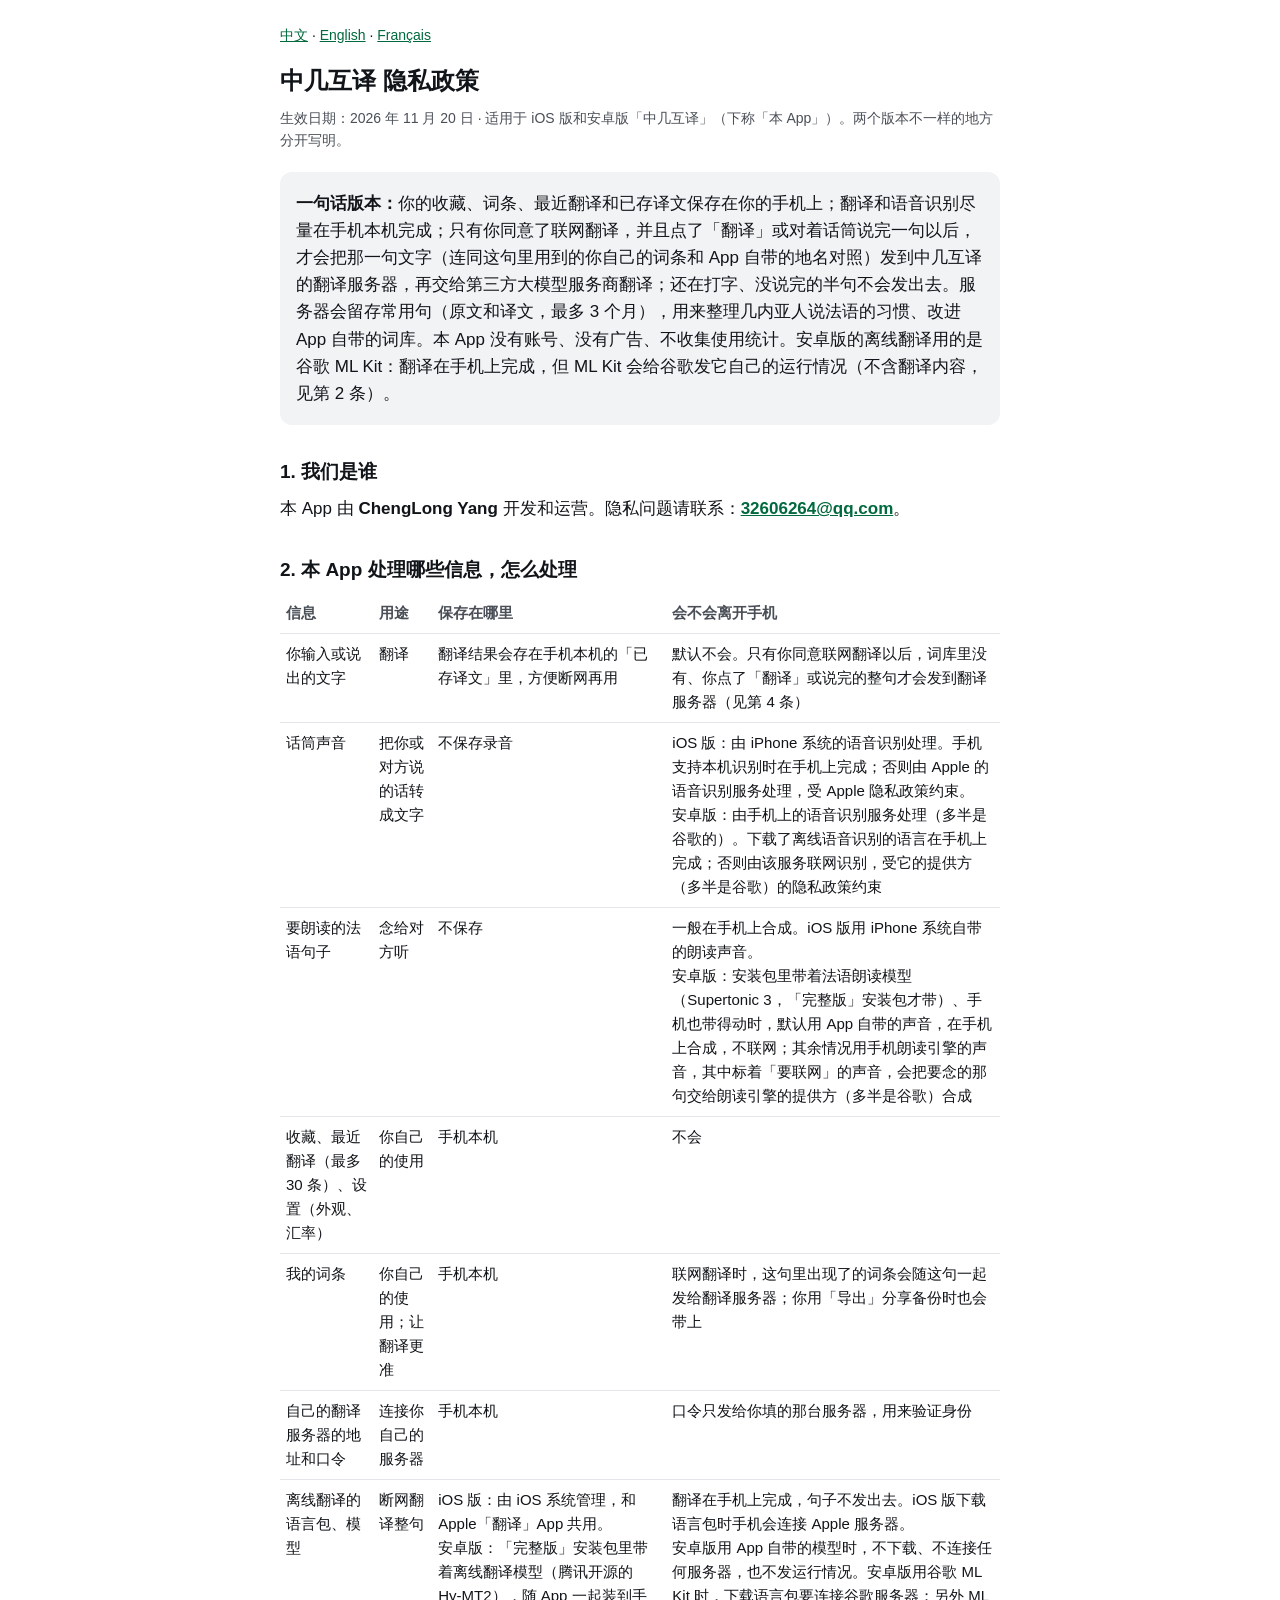
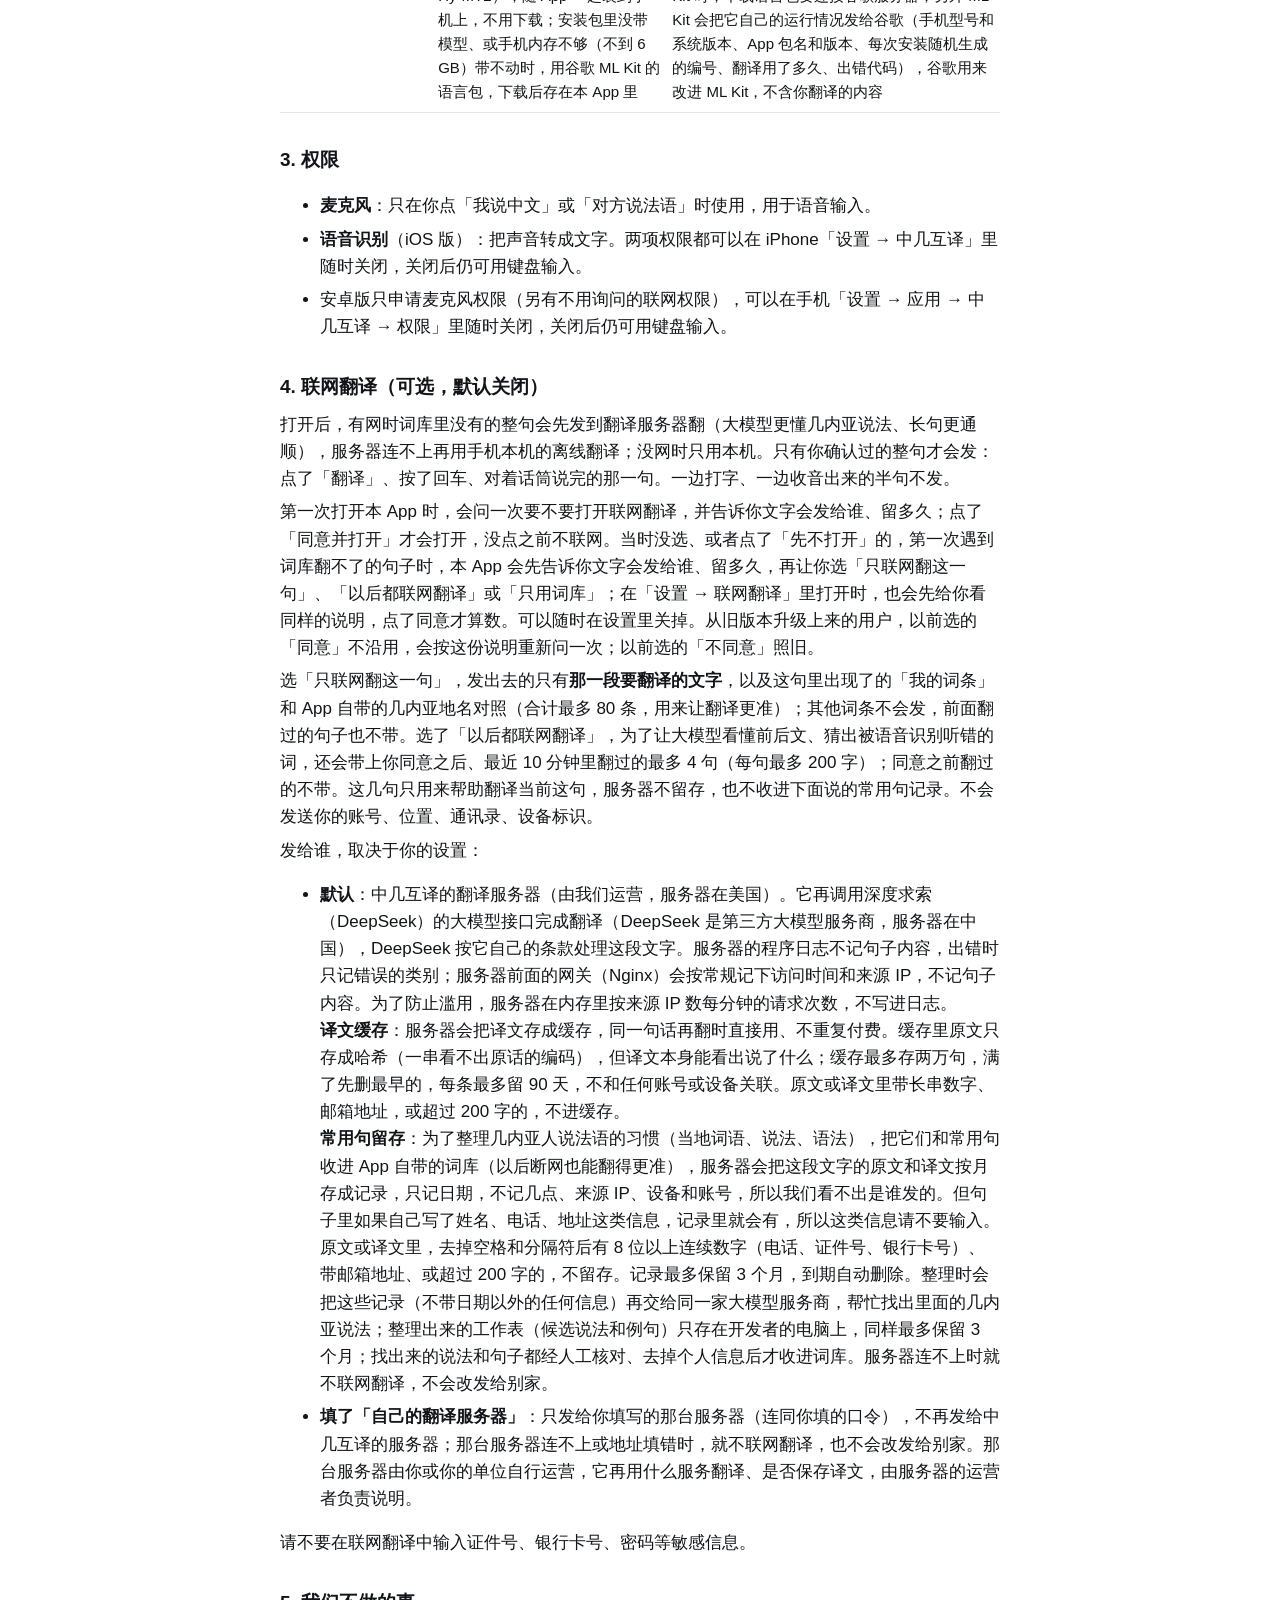
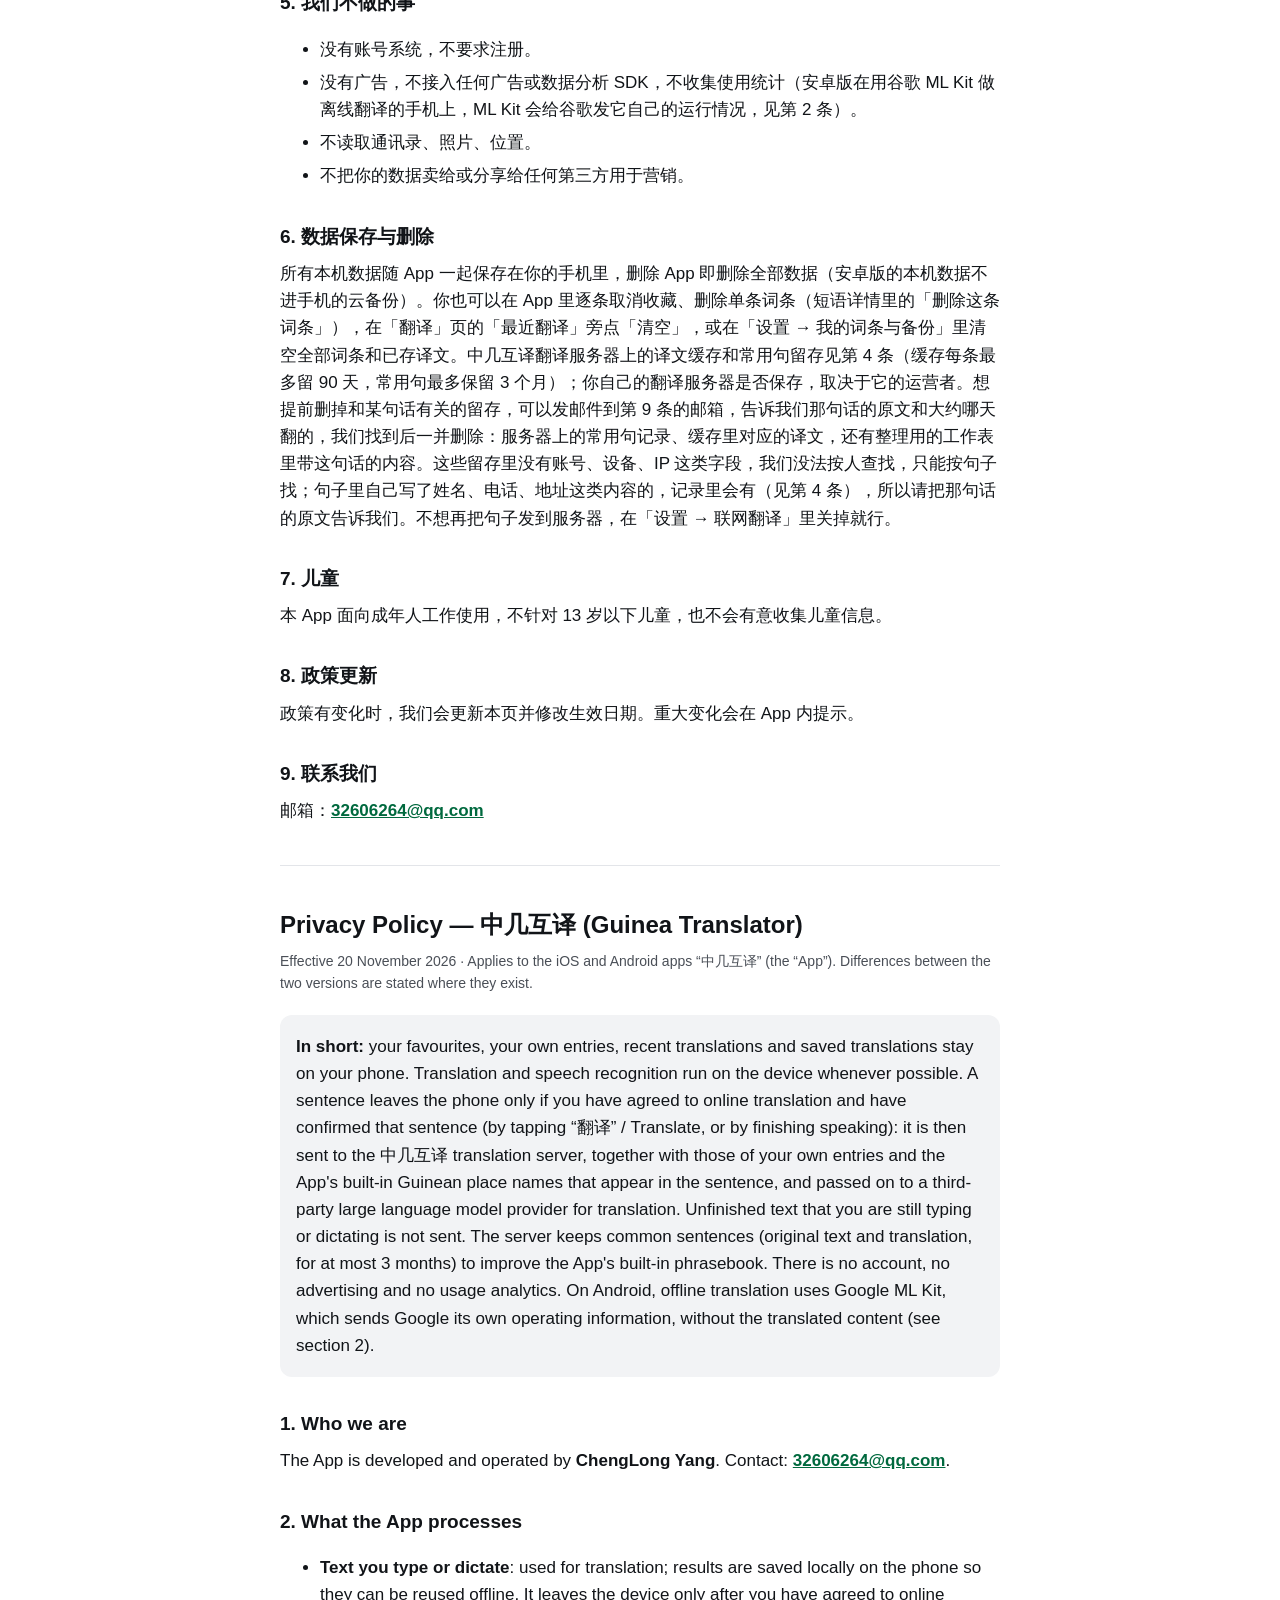
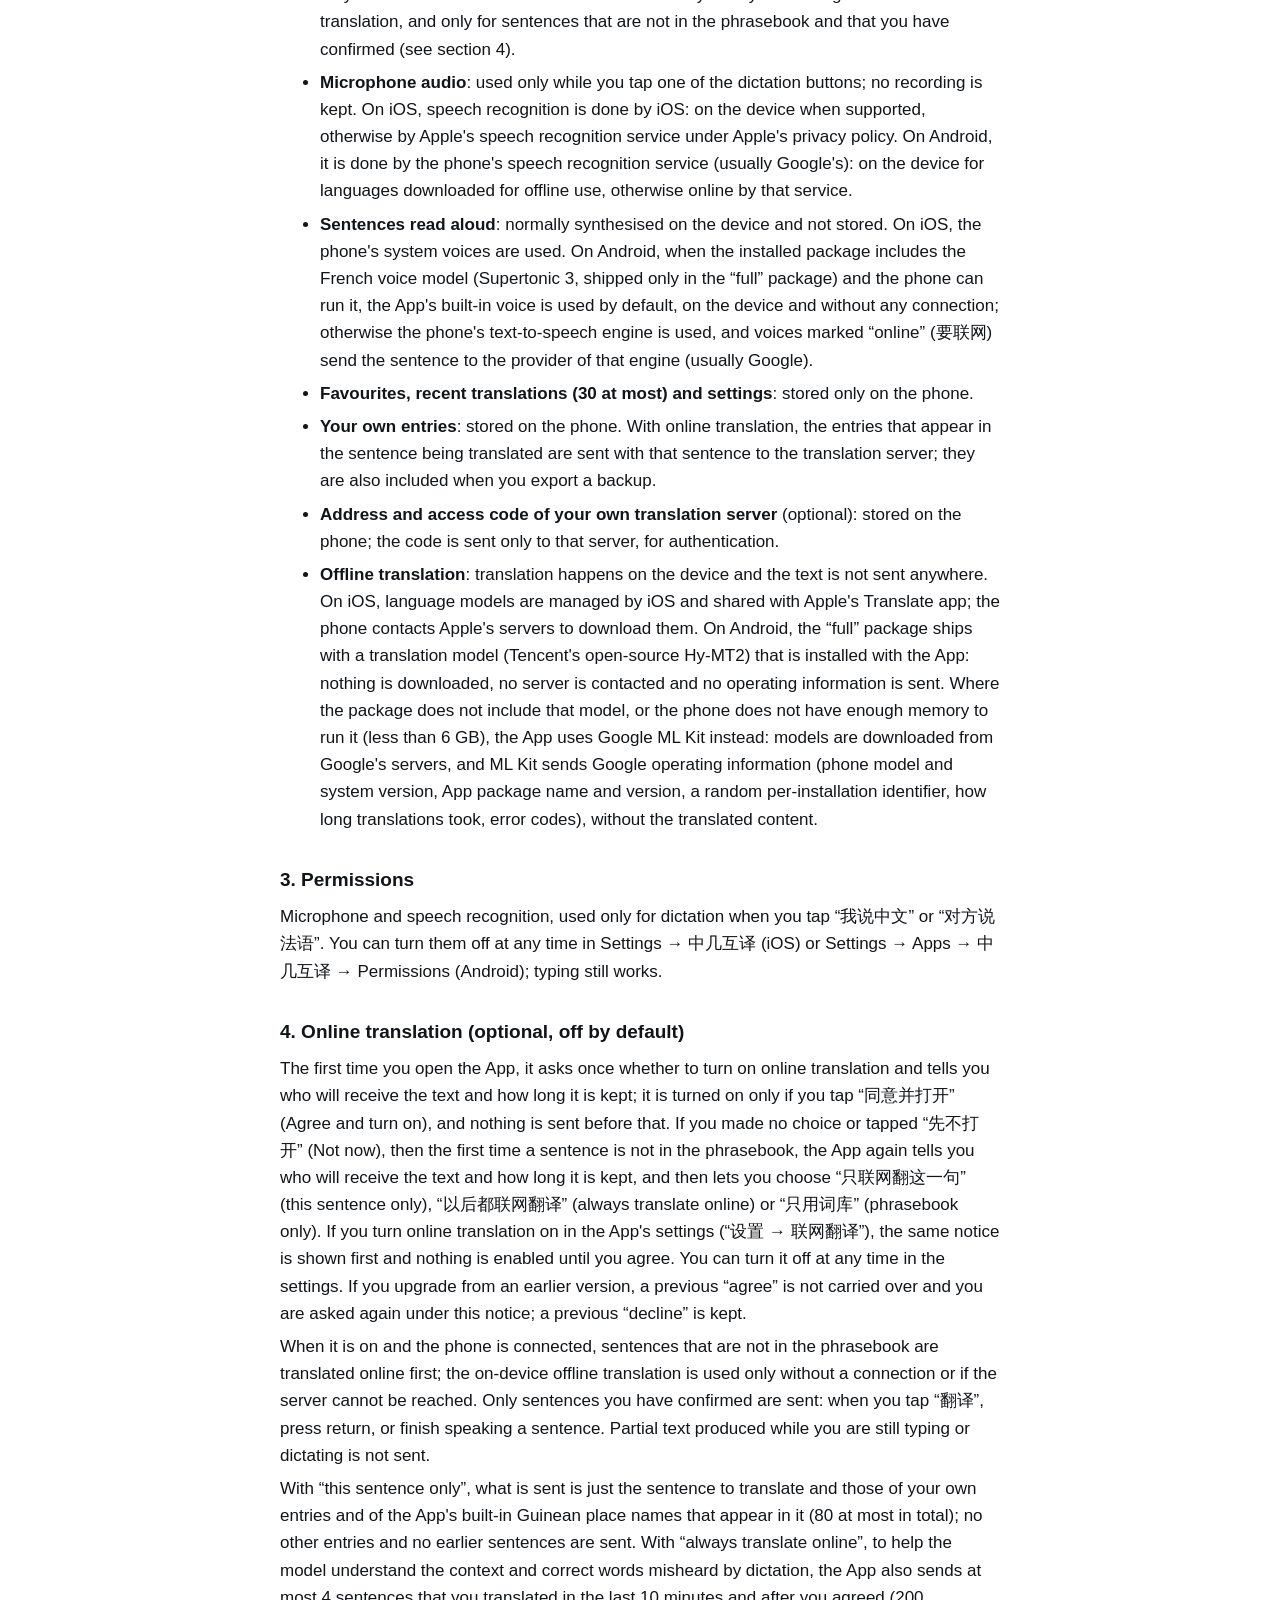
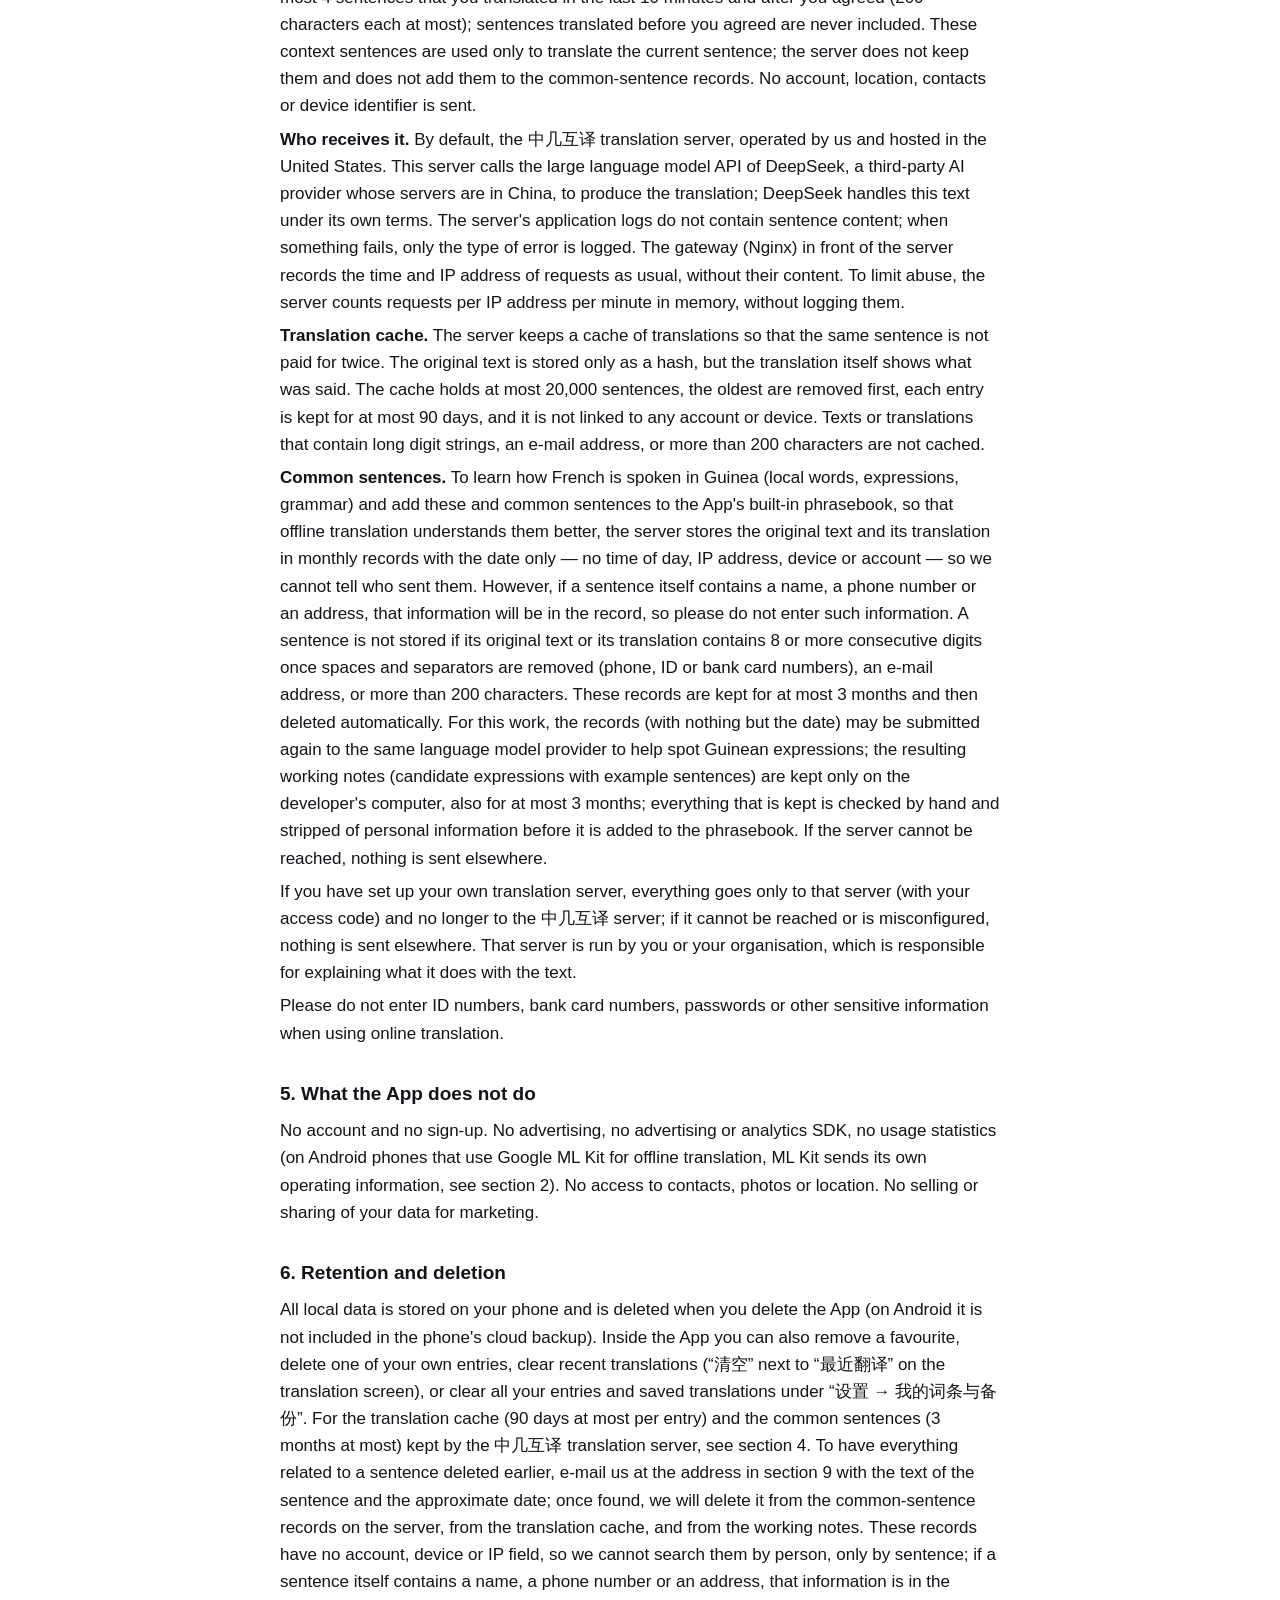
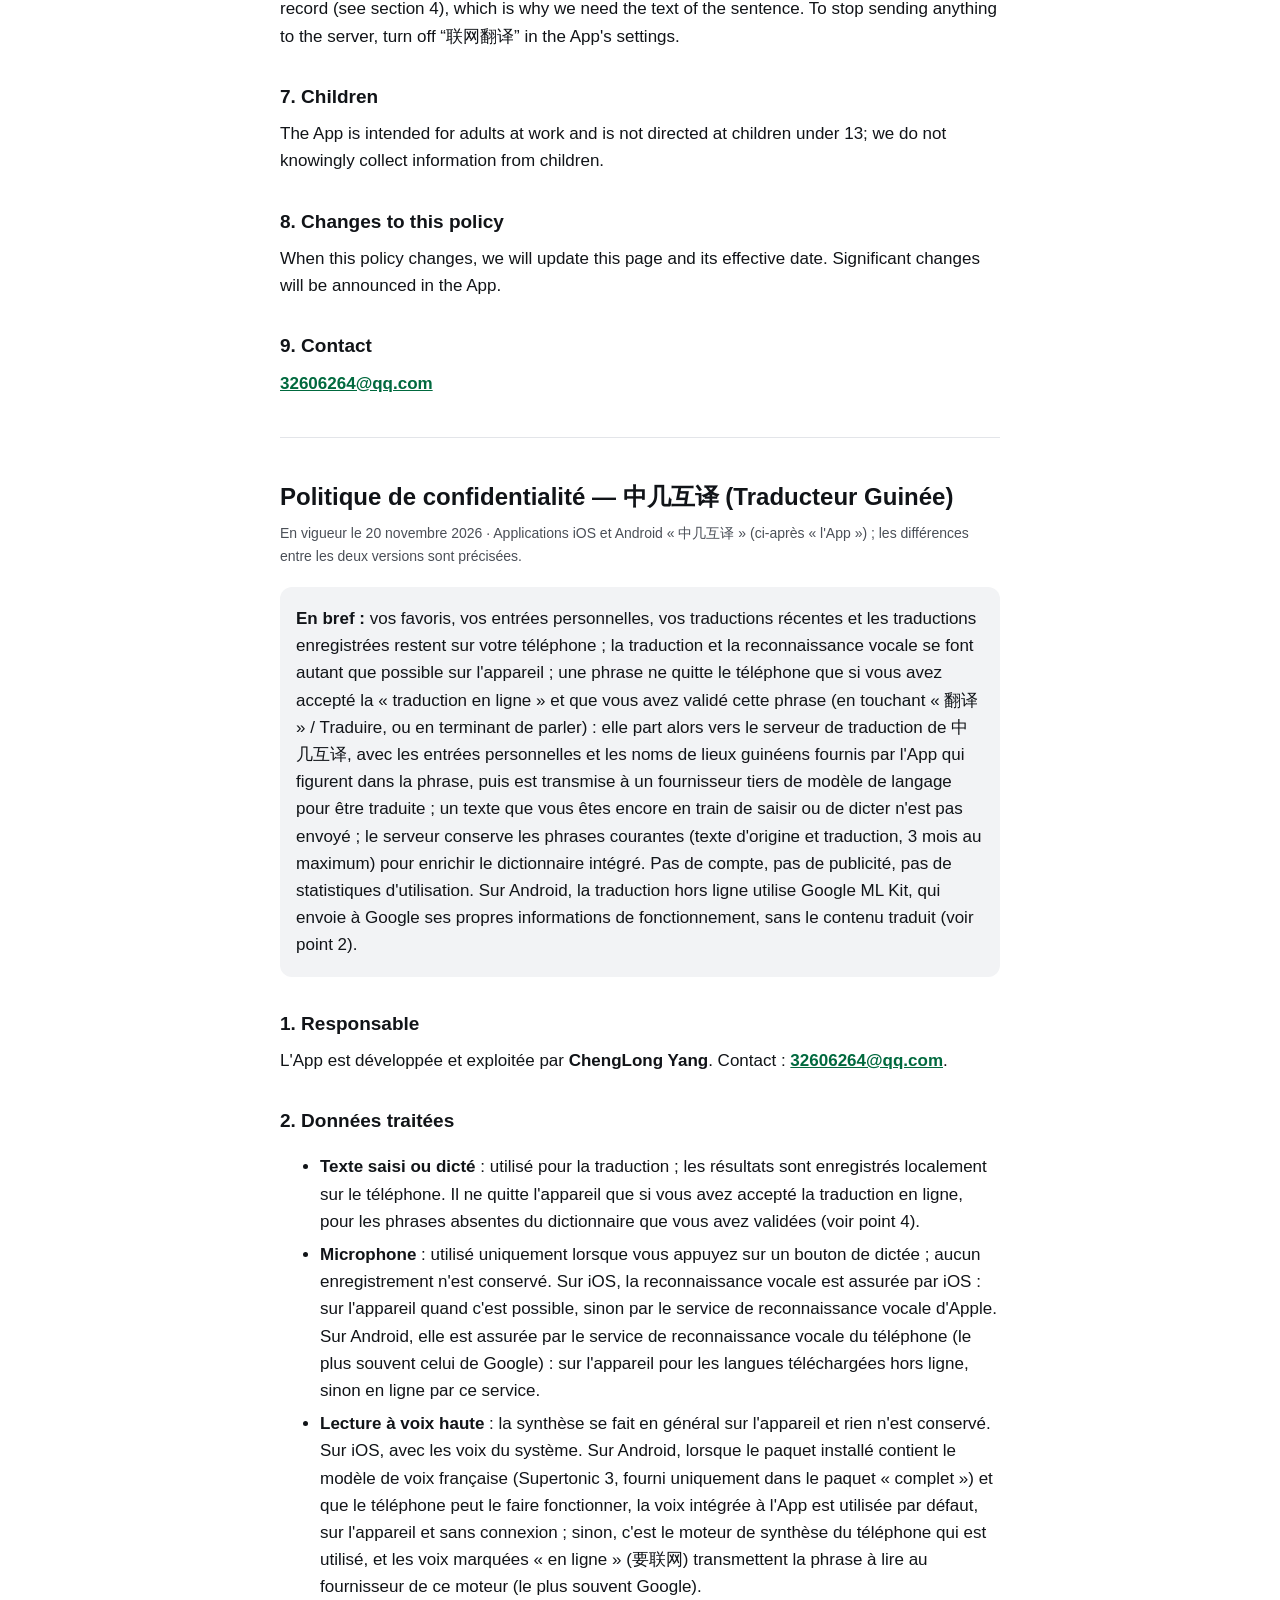
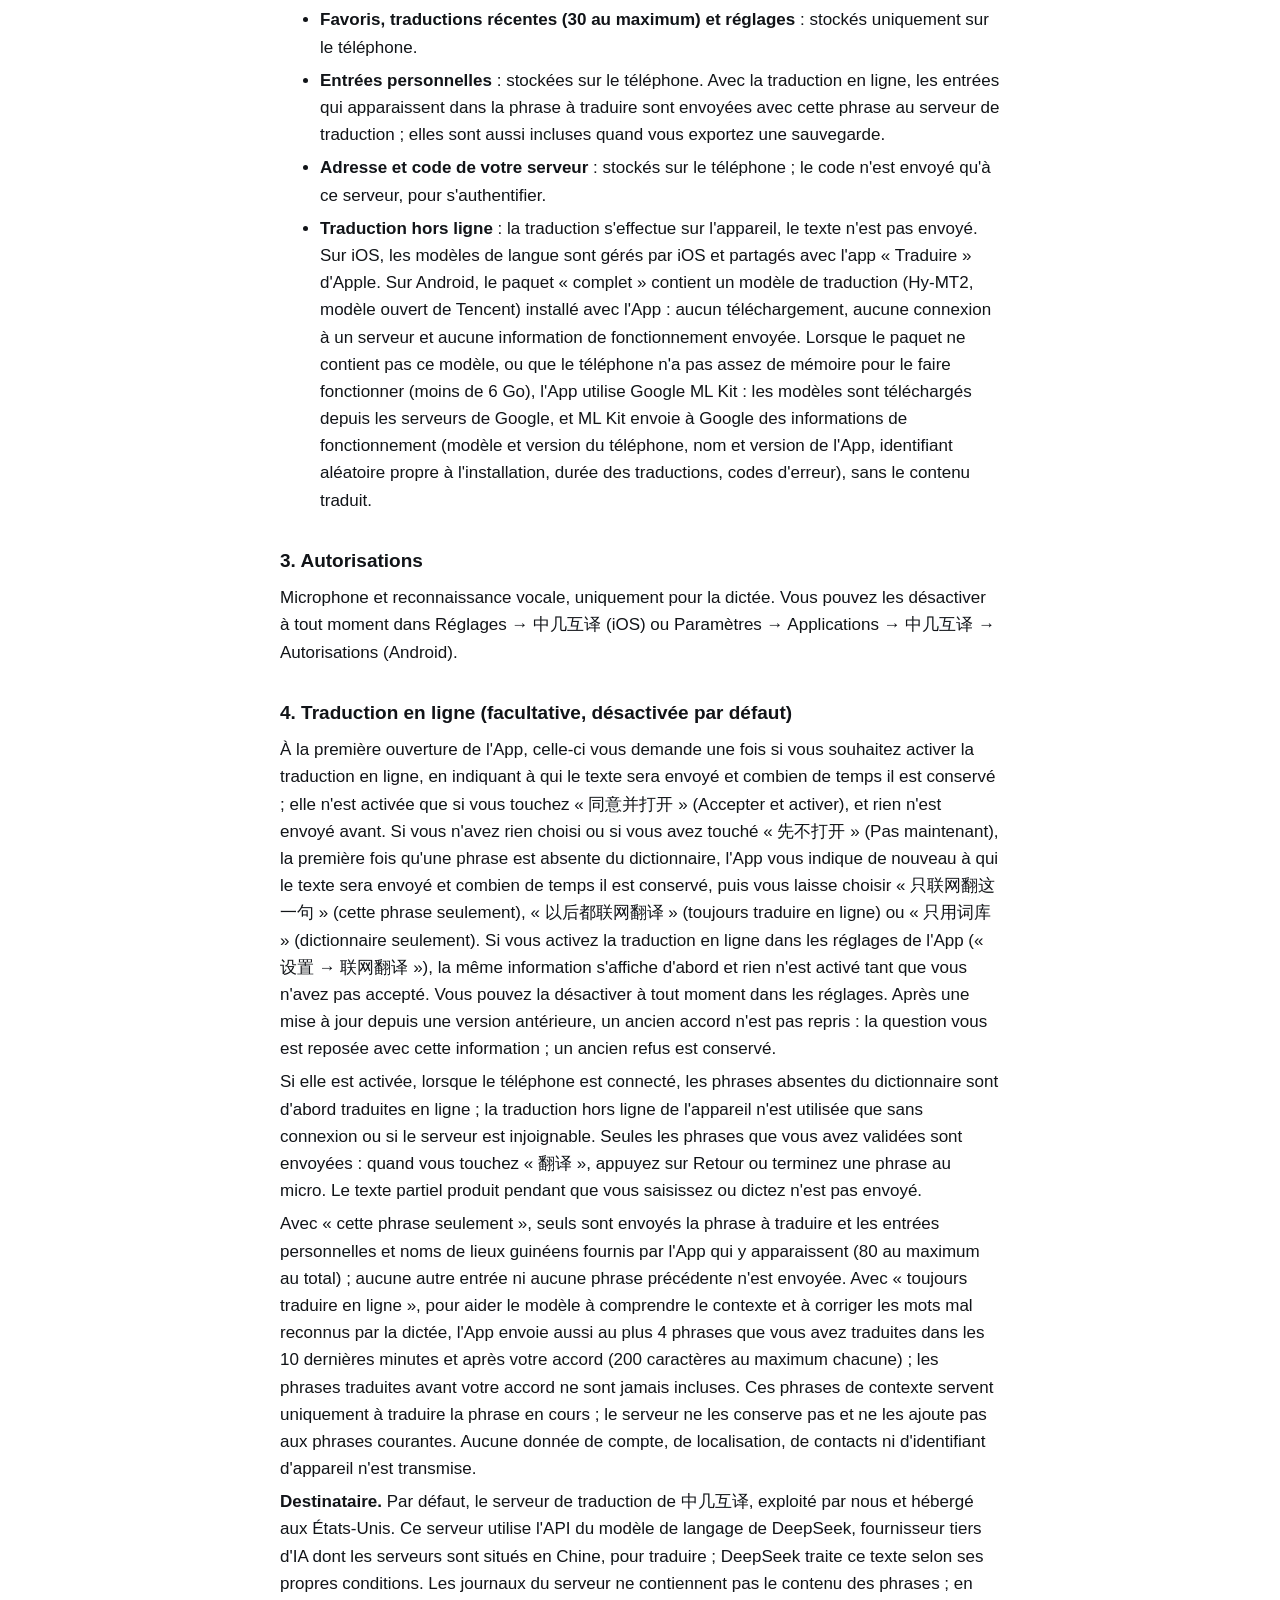
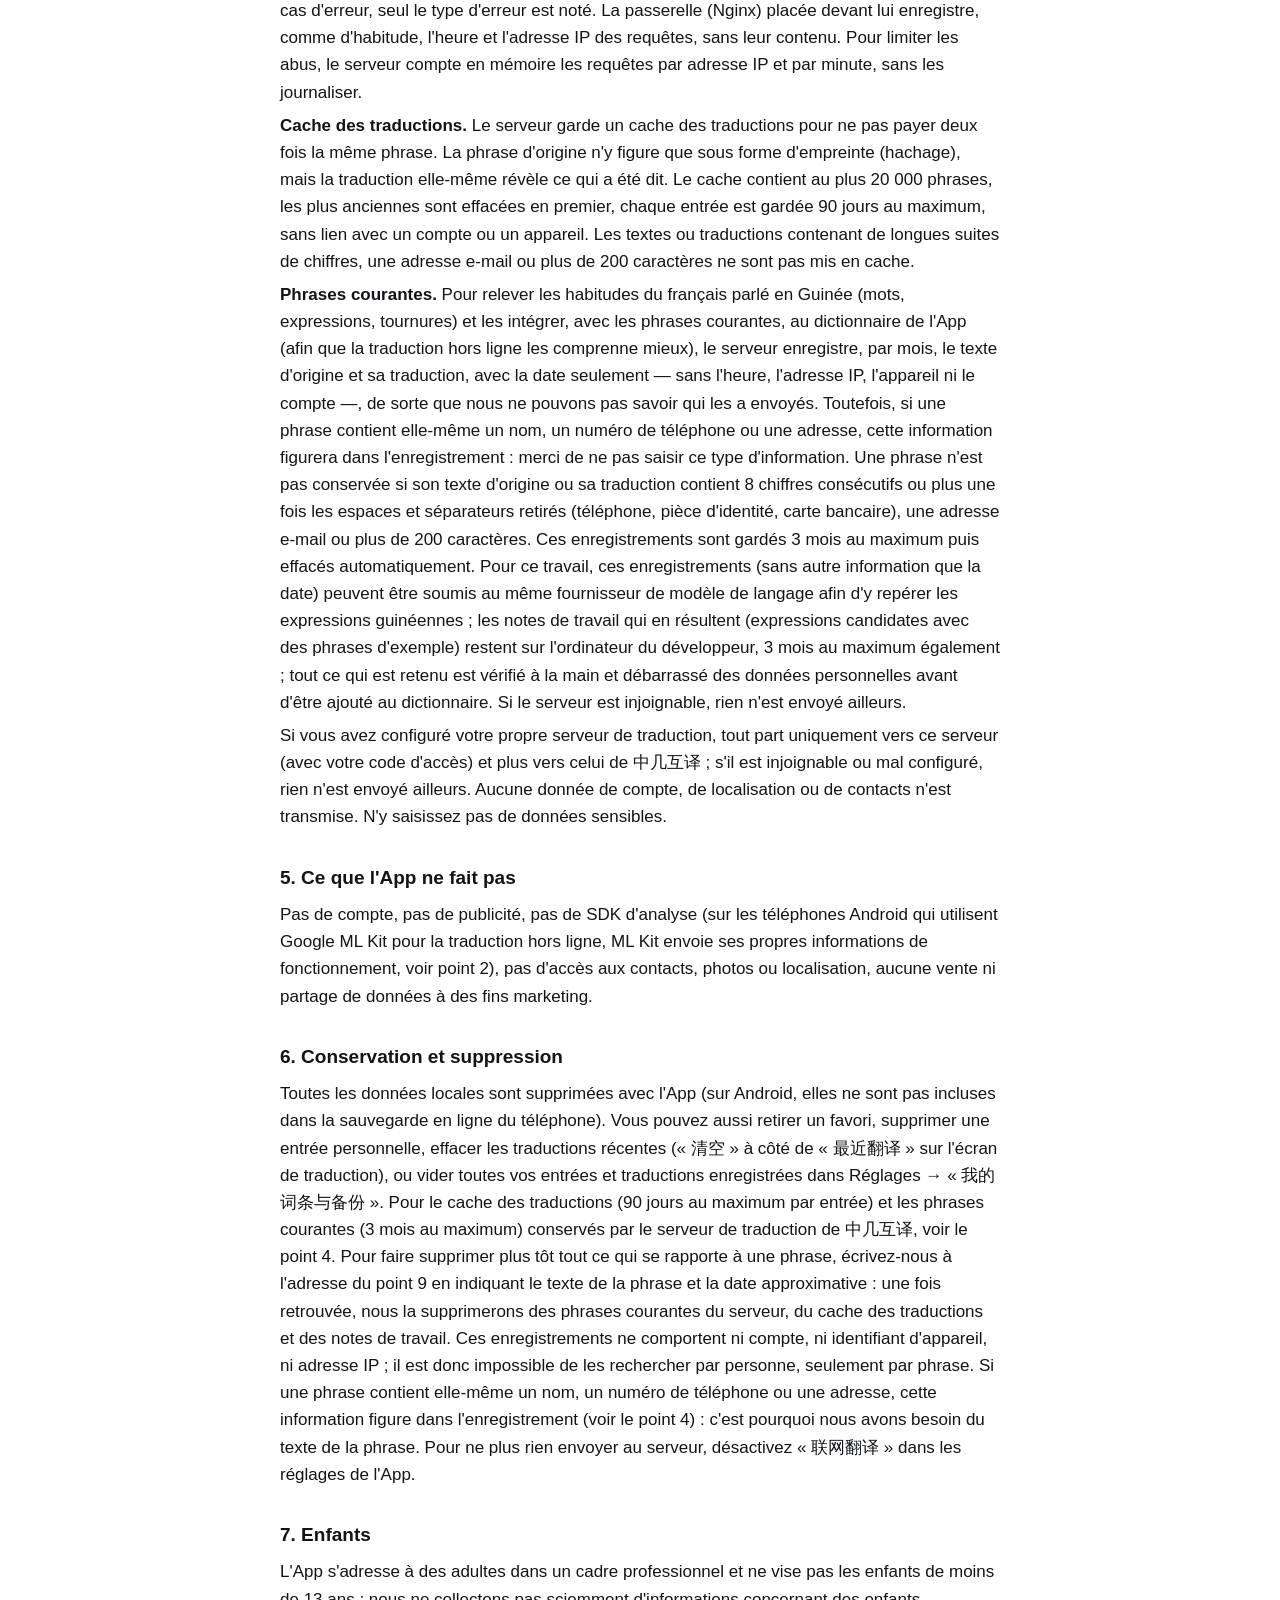
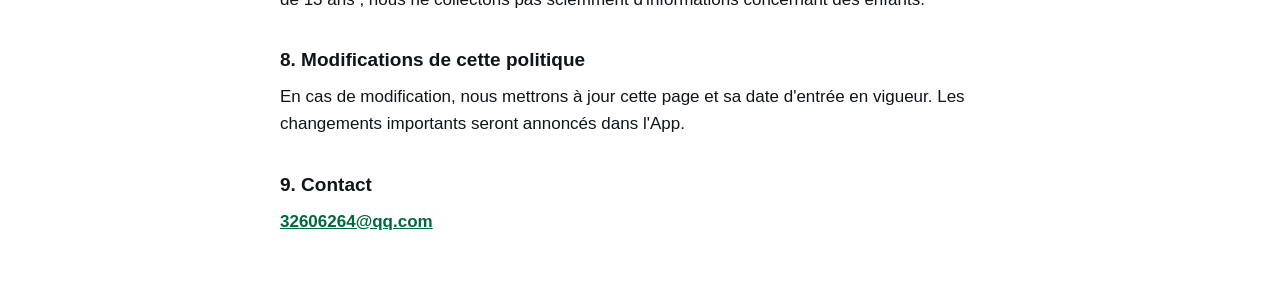
==== privacy.html @ 12523822 "更新网页 2026-11-21" ====
<!DOCTYPE html>
<html lang="zh-CN">
<head>
<meta charset="UTF-8" />
<meta name="viewport" content="width=device-width, initial-scale=1" />
<title>中几互译 · 隐私政策 / Privacy Policy / Politique de confidentialité</title>
<style>
  body { margin: 0; padding: 24px 16px 48px; max-width: 720px; margin: 0 auto; font: 17px/1.6 -apple-system, "PingFang SC", "Helvetica Neue", sans-serif; color: #111418; background: #fff; }
  h1 { font-size: 24px; margin: 0 0 4px; }
  h2 { font-size: 19px; margin: 32px 0 8px; }
  h3 { font-size: 17px; margin: 20px 0 6px; }
  p, li { margin: 6px 0; }
  .meta { color: #4a4f57; font-size: 14px; margin-bottom: 20px; }
  .box { background: #f2f3f5; border-radius: 12px; padding: 12px 16px; margin: 12px 0; }
  table { border-collapse: collapse; width: 100%; font-size: 15px; }
  td, th { text-align: left; vertical-align: top; padding: 8px 6px; border-bottom: 1px solid #e3e5e9; }
  th { color: #4a4f57; font-weight: 600; }
  hr { border: 0; border-top: 1px solid #e3e5e9; margin: 40px 0; }
  a { color: #00693e; }
  .langs { font-size: 14px; margin: 0 0 16px; }
  code { font-family: ui-monospace, Menlo, monospace; font-size: 14px; }
  @media (prefers-color-scheme: dark) { body { background: #000; color: #f8fafc; } .box { background: #1c1c1e; } td, th, hr { border-color: #2f2f33; } .meta, th { color: #d1d5db; } a { color: #4ad395; } }
</style>
</head>
<body>
<p class="langs"><a href="#zh">中文</a> · <a href="#en">English</a> · <a href="#fr">Français</a></p>
<h1 id="zh">中几互译 隐私政策</h1>
<p class="meta">生效日期：2026 年 11 月 20 日 · 适用于 iOS 版和安卓版「中几互译」（下称「本 App」）。两个版本不一样的地方分开写明。</p>

<div class="box">
<p><strong>一句话版本：</strong>你的收藏、词条、最近翻译和已存译文保存在你的手机上；翻译和语音识别尽量在手机本机完成；只有你同意了联网翻译，并且点了「翻译」或对着话筒说完一句以后，才会把那一句文字（连同这句里用到的你自己的词条和 App 自带的地名对照）发到中几互译的翻译服务器，再交给第三方大模型服务商翻译；还在打字、没说完的半句不会发出去。服务器会留存常用句（原文和译文，最多 3 个月），用来整理几内亚人说法语的习惯、改进 App 自带的词库。本 App 没有账号、没有广告、不收集使用统计。安卓版的离线翻译用的是谷歌 ML Kit：翻译在手机上完成，但 ML Kit 会给谷歌发它自己的运行情况（不含翻译内容，见第 2 条）。</p>
</div>

<h2>1. 我们是谁</h2>
<p>本 App 由 <strong>ChengLong Yang</strong> 开发和运营。隐私问题请联系：<strong><a href="mailto:32606264@qq.com">32606264@qq.com</a></strong>。</p>

<h2>2. 本 App 处理哪些信息，怎么处理</h2>
<table>
<tr><th>信息</th><th>用途</th><th>保存在哪里</th><th>会不会离开手机</th></tr>
<tr><td>你输入或说出的文字</td><td>翻译</td><td>翻译结果会存在手机本机的「已存译文」里，方便断网再用</td><td>默认不会。只有你同意联网翻译以后，词库里没有、你点了「翻译」或说完的整句才会发到翻译服务器（见第 4 条）</td></tr>
<tr><td>话筒声音</td><td>把你或对方说的话转成文字</td><td>不保存录音</td><td>iOS 版：由 iPhone 系统的语音识别处理。手机支持本机识别时在手机上完成；否则由 Apple 的语音识别服务处理，受 Apple 隐私政策约束。<br>安卓版：由手机上的语音识别服务处理（多半是谷歌的）。下载了离线语音识别的语言在手机上完成；否则由该服务联网识别，受它的提供方（多半是谷歌）的隐私政策约束</td></tr>
<tr><td>要朗读的法语句子</td><td>念给对方听</td><td>不保存</td><td>一般在手机上合成。iOS 版用 iPhone 系统自带的朗读声音。<br>安卓版：安装包里带着法语朗读模型（Supertonic 3，「完整版」安装包才带）、手机也带得动时，默认用 App 自带的声音，在手机上合成，不联网；其余情况用手机朗读引擎的声音，其中标着「要联网」的声音，会把要念的那句交给朗读引擎的提供方（多半是谷歌）合成</td></tr>
<tr><td>收藏、最近翻译（最多 30 条）、设置（外观、汇率）</td><td>你自己的使用</td><td>手机本机</td><td>不会</td></tr>
<tr><td>我的词条</td><td>你自己的使用；让翻译更准</td><td>手机本机</td><td>联网翻译时，这句里出现了的词条会随这句一起发给翻译服务器；你用「导出」分享备份时也会带上</td></tr>
<tr><td>自己的翻译服务器的地址和口令</td><td>连接你自己的服务器</td><td>手机本机</td><td>口令只发给你填的那台服务器，用来验证身份</td></tr>
<tr><td>离线翻译的语言包、模型</td><td>断网翻译整句</td><td>iOS 版：由 iOS 系统管理，和 Apple「翻译」App 共用。<br>安卓版：「完整版」安装包里带着离线翻译模型（腾讯开源的 Hy-MT2），随 App 一起装到手机上，不用下载；安装包里没带模型、或手机内存不够（不到 6 GB）带不动时，用谷歌 ML Kit 的语言包，下载后存在本 App 里</td><td>翻译在手机上完成，句子不发出去。iOS 版下载语言包时手机会连接 Apple 服务器。<br>安卓版用 App 自带的模型时，不下载、不连接任何服务器，也不发运行情况。安卓版用谷歌 ML Kit 时，下载语言包要连接谷歌服务器；另外 ML Kit 会把它自己的运行情况发给谷歌（手机型号和系统版本、App 包名和版本、每次安装随机生成的编号、翻译用了多久、出错代码），谷歌用来改进 ML Kit，不含你翻译的内容</td></tr>
</table>

<h2>3. 权限</h2>
<ul>
<li><strong>麦克风</strong>：只在你点「我说中文」或「对方说法语」时使用，用于语音输入。</li>
<li><strong>语音识别</strong>（iOS 版）：把声音转成文字。两项权限都可以在 iPhone「设置 → 中几互译」里随时关闭，关闭后仍可用键盘输入。</li>
<li>安卓版只申请麦克风权限（另有不用询问的联网权限），可以在手机「设置 → 应用 → 中几互译 → 权限」里随时关闭，关闭后仍可用键盘输入。</li>
</ul>

<h2>4. 联网翻译（可选，默认关闭）</h2>
<p>打开后，有网时词库里没有的整句会先发到翻译服务器翻（大模型更懂几内亚说法、长句更通顺），服务器连不上再用手机本机的离线翻译；没网时只用本机。只有你确认过的整句才会发：点了「翻译」、按了回车、对着话筒说完的那一句。一边打字、一边收音出来的半句不发。</p>
<p>第一次打开本 App 时，会问一次要不要打开联网翻译，并告诉你文字会发给谁、留多久；点了「同意并打开」才会打开，没点之前不联网。当时没选、或者点了「先不打开」的，第一次遇到词库翻不了的句子时，本 App 会先告诉你文字会发给谁、留多久，再让你选「只联网翻这一句」、「以后都联网翻译」或「只用词库」；在「设置 → 联网翻译」里打开时，也会先给你看同样的说明，点了同意才算数。可以随时在设置里关掉。从旧版本升级上来的用户，以前选的「同意」不沿用，会按这份说明重新问一次；以前选的「不同意」照旧。</p>
<p>选「只联网翻这一句」，发出去的只有<strong>那一段要翻译的文字</strong>，以及这句里出现了的「我的词条」和 App 自带的几内亚地名对照（合计最多 80 条，用来让翻译更准）；其他词条不会发，前面翻过的句子也不带。选了「以后都联网翻译」，为了让大模型看懂前后文、猜出被语音识别听错的词，还会带上你同意之后、最近 10 分钟里翻过的最多 4 句（每句最多 200 字）；同意之前翻过的不带。这几句只用来帮助翻译当前这句，服务器不留存，也不收进下面说的常用句记录。不会发送你的账号、位置、通讯录、设备标识。</p>
<p>发给谁，取决于你的设置：</p>
<ul>
<li><strong>默认</strong>：中几互译的翻译服务器（由我们运营，服务器在美国）。它再调用深度求索（DeepSeek）的大模型接口完成翻译（DeepSeek 是第三方大模型服务商，服务器在中国），DeepSeek 按它自己的条款处理这段文字。服务器的程序日志不记句子内容，出错时只记错误的类别；服务器前面的网关（Nginx）会按常规记下访问时间和来源 IP，不记句子内容。为了防止滥用，服务器在内存里按来源 IP 数每分钟的请求次数，不写进日志。<br><strong>译文缓存</strong>：服务器会把译文存成缓存，同一句话再翻时直接用、不重复付费。缓存里原文只存成哈希（一串看不出原话的编码），但译文本身能看出说了什么；缓存最多存两万句，满了先删最早的，每条最多留 90 天，不和任何账号或设备关联。原文或译文里带长串数字、邮箱地址，或超过 200 字的，不进缓存。<br><strong>常用句留存</strong>：为了整理几内亚人说法语的习惯（当地词语、说法、语法），把它们和常用句收进 App 自带的词库（以后断网也能翻得更准），服务器会把这段文字的原文和译文按月存成记录，只记日期，不记几点、来源 IP、设备和账号，所以我们看不出是谁发的。但句子里如果自己写了姓名、电话、地址这类信息，记录里就会有，所以这类信息请不要输入。原文或译文里，去掉空格和分隔符后有 8 位以上连续数字（电话、证件号、银行卡号）、带邮箱地址、或超过 200 字的，不留存。记录最多保留 3 个月，到期自动删除。整理时会把这些记录（不带日期以外的任何信息）再交给同一家大模型服务商，帮忙找出里面的几内亚说法；整理出来的工作表（候选说法和例句）只存在开发者的电脑上，同样最多保留 3 个月；找出来的说法和句子都经人工核对、去掉个人信息后才收进词库。服务器连不上时就不联网翻译，不会改发给别家。</li>
<li><strong>填了「自己的翻译服务器」</strong>：只发给你填写的那台服务器（连同你填的口令），不再发给中几互译的服务器；那台服务器连不上或地址填错时，就不联网翻译，也不会改发给别家。那台服务器由你或你的单位自行运营，它再用什么服务翻译、是否保存译文，由服务器的运营者负责说明。</li>
</ul>
<p>请不要在联网翻译中输入证件号、银行卡号、密码等敏感信息。</p>

<h2>5. 我们不做的事</h2>
<ul>
<li>没有账号系统，不要求注册。</li>
<li>没有广告，不接入任何广告或数据分析 SDK，不收集使用统计（安卓版在用谷歌 ML Kit 做离线翻译的手机上，ML Kit 会给谷歌发它自己的运行情况，见第 2 条）。</li>
<li>不读取通讯录、照片、位置。</li>
<li>不把你的数据卖给或分享给任何第三方用于营销。</li>
</ul>

<h2>6. 数据保存与删除</h2>
<p>所有本机数据随 App 一起保存在你的手机里，删除 App 即删除全部数据（安卓版的本机数据不进手机的云备份）。你也可以在 App 里逐条取消收藏、删除单条词条（短语详情里的「删除这条词条」），在「翻译」页的「最近翻译」旁点「清空」，或在「设置 → 我的词条与备份」里清空全部词条和已存译文。中几互译翻译服务器上的译文缓存和常用句留存见第 4 条（缓存每条最多留 90 天，常用句最多保留 3 个月）；你自己的翻译服务器是否保存，取决于它的运营者。想提前删掉和某句话有关的留存，可以发邮件到第 9 条的邮箱，告诉我们那句话的原文和大约哪天翻的，我们找到后一并删除：服务器上的常用句记录、缓存里对应的译文，还有整理用的工作表里带这句话的内容。这些留存里没有账号、设备、IP 这类字段，我们没法按人查找，只能按句子找；句子里自己写了姓名、电话、地址这类内容的，记录里会有（见第 4 条），所以请把那句话的原文告诉我们。不想再把句子发到服务器，在「设置 → 联网翻译」里关掉就行。</p>

<h2>7. 儿童</h2>
<p>本 App 面向成年人工作使用，不针对 13 岁以下儿童，也不会有意收集儿童信息。</p>

<h2>8. 政策更新</h2>
<p>政策有变化时，我们会更新本页并修改生效日期。重大变化会在 App 内提示。</p>

<h2>9. 联系我们</h2>
<p>邮箱：<strong><a href="mailto:32606264@qq.com">32606264@qq.com</a></strong></p>

<hr />

<h1 id="en">Privacy Policy — 中几互译 (Guinea Translator)</h1>
<p class="meta">Effective 20 November 2026 · Applies to the iOS and Android apps “中几互译” (the “App”). Differences between the two versions are stated where they exist.</p>
<div class="box"><p><strong>In short:</strong> your favourites, your own entries, recent translations and saved translations stay on your phone. Translation and speech recognition run on the device whenever possible. A sentence leaves the phone only if you have agreed to online translation and have confirmed that sentence (by tapping “翻译” / Translate, or by finishing speaking): it is then sent to the 中几互译 translation server, together with those of your own entries and the App's built-in Guinean place names that appear in the sentence, and passed on to a third-party large language model provider for translation. Unfinished text that you are still typing or dictating is not sent. The server keeps common sentences (original text and translation, for at most 3 months) to improve the App's built-in phrasebook. There is no account, no advertising and no usage analytics. On Android, offline translation uses Google ML Kit, which sends Google its own operating information, without the translated content (see section 2).</p></div>
<h2>1. Who we are</h2>
<p>The App is developed and operated by <strong>ChengLong Yang</strong>. Contact: <strong><a href="mailto:32606264@qq.com">32606264@qq.com</a></strong>.</p>
<h2>2. What the App processes</h2>
<ul>
<li><strong>Text you type or dictate</strong>: used for translation; results are saved locally on the phone so they can be reused offline. It leaves the device only after you have agreed to online translation, and only for sentences that are not in the phrasebook and that you have confirmed (see section 4).</li>
<li><strong>Microphone audio</strong>: used only while you tap one of the dictation buttons; no recording is kept. On iOS, speech recognition is done by iOS: on the device when supported, otherwise by Apple's speech recognition service under Apple's privacy policy. On Android, it is done by the phone's speech recognition service (usually Google's): on the device for languages downloaded for offline use, otherwise online by that service.</li>
<li><strong>Sentences read aloud</strong>: normally synthesised on the device and not stored. On iOS, the phone's system voices are used. On Android, when the installed package includes the French voice model (Supertonic 3, shipped only in the “full” package) and the phone can run it, the App's built-in voice is used by default, on the device and without any connection; otherwise the phone's text-to-speech engine is used, and voices marked “online” (要联网) send the sentence to the provider of that engine (usually Google).</li>
<li><strong>Favourites, recent translations (30 at most) and settings</strong>: stored only on the phone.</li>
<li><strong>Your own entries</strong>: stored on the phone. With online translation, the entries that appear in the sentence being translated are sent with that sentence to the translation server; they are also included when you export a backup.</li>
<li><strong>Address and access code of your own translation server</strong> (optional): stored on the phone; the code is sent only to that server, for authentication.</li>
<li><strong>Offline translation</strong>: translation happens on the device and the text is not sent anywhere. On iOS, language models are managed by iOS and shared with Apple's Translate app; the phone contacts Apple's servers to download them. On Android, the “full” package ships with a translation model (Tencent's open-source Hy-MT2) that is installed with the App: nothing is downloaded, no server is contacted and no operating information is sent. Where the package does not include that model, or the phone does not have enough memory to run it (less than 6 GB), the App uses Google ML Kit instead: models are downloaded from Google's servers, and ML Kit sends Google operating information (phone model and system version, App package name and version, a random per-installation identifier, how long translations took, error codes), without the translated content.</li>
</ul>
<h2>3. Permissions</h2>
<p>Microphone and speech recognition, used only for dictation when you tap “我说中文” or “对方说法语”. You can turn them off at any time in Settings → 中几互译 (iOS) or Settings → Apps → 中几互译 → Permissions (Android); typing still works.</p>
<h2>4. Online translation (optional, off by default)</h2>
<p>The first time you open the App, it asks once whether to turn on online translation and tells you who will receive the text and how long it is kept; it is turned on only if you tap “同意并打开” (Agree and turn on), and nothing is sent before that. If you made no choice or tapped “先不打开” (Not now), then the first time a sentence is not in the phrasebook, the App again tells you who will receive the text and how long it is kept, and then lets you choose “只联网翻这一句” (this sentence only), “以后都联网翻译” (always translate online) or “只用词库” (phrasebook only). If you turn online translation on in the App's settings (“设置 → 联网翻译”), the same notice is shown first and nothing is enabled until you agree. You can turn it off at any time in the settings. If you upgrade from an earlier version, a previous “agree” is not carried over and you are asked again under this notice; a previous “decline” is kept.</p>
<p>When it is on and the phone is connected, sentences that are not in the phrasebook are translated online first; the on-device offline translation is used only without a connection or if the server cannot be reached. Only sentences you have confirmed are sent: when you tap “翻译”, press return, or finish speaking a sentence. Partial text produced while you are still typing or dictating is not sent.</p>
<p>With “this sentence only”, what is sent is just the sentence to translate and those of your own entries and of the App's built-in Guinean place names that appear in it (80 at most in total); no other entries and no earlier sentences are sent. With “always translate online”, to help the model understand the context and correct words misheard by dictation, the App also sends at most 4 sentences that you translated in the last 10 minutes and after you agreed (200 characters each at most); sentences translated before you agreed are never included. These context sentences are used only to translate the current sentence; the server does not keep them and does not add them to the common-sentence records. No account, location, contacts or device identifier is sent.</p>
<p><strong>Who receives it.</strong> By default, the 中几互译 translation server, operated by us and hosted in the United States. This server calls the large language model API of DeepSeek, a third-party AI provider whose servers are in China, to produce the translation; DeepSeek handles this text under its own terms. The server's application logs do not contain sentence content; when something fails, only the type of error is logged. The gateway (Nginx) in front of the server records the time and IP address of requests as usual, without their content. To limit abuse, the server counts requests per IP address per minute in memory, without logging them.</p>
<p><strong>Translation cache.</strong> The server keeps a cache of translations so that the same sentence is not paid for twice. The original text is stored only as a hash, but the translation itself shows what was said. The cache holds at most 20,000 sentences, the oldest are removed first, each entry is kept for at most 90 days, and it is not linked to any account or device. Texts or translations that contain long digit strings, an e-mail address, or more than 200 characters are not cached.</p>
<p><strong>Common sentences.</strong> To learn how French is spoken in Guinea (local words, expressions, grammar) and add these and common sentences to the App's built-in phrasebook, so that offline translation understands them better, the server stores the original text and its translation in monthly records with the date only — no time of day, IP address, device or account — so we cannot tell who sent them. However, if a sentence itself contains a name, a phone number or an address, that information will be in the record, so please do not enter such information. A sentence is not stored if its original text or its translation contains 8 or more consecutive digits once spaces and separators are removed (phone, ID or bank card numbers), an e-mail address, or more than 200 characters. These records are kept for at most 3 months and then deleted automatically. For this work, the records (with nothing but the date) may be submitted again to the same language model provider to help spot Guinean expressions; the resulting working notes (candidate expressions with example sentences) are kept only on the developer's computer, also for at most 3 months; everything that is kept is checked by hand and stripped of personal information before it is added to the phrasebook. If the server cannot be reached, nothing is sent elsewhere.</p>
<p>If you have set up your own translation server, everything goes only to that server (with your access code) and no longer to the 中几互译 server; if it cannot be reached or is misconfigured, nothing is sent elsewhere. That server is run by you or your organisation, which is responsible for explaining what it does with the text.</p>
<p>Please do not enter ID numbers, bank card numbers, passwords or other sensitive information when using online translation.</p>
<h2>5. What the App does not do</h2>
<p>No account and no sign-up. No advertising, no advertising or analytics SDK, no usage statistics (on Android phones that use Google ML Kit for offline translation, ML Kit sends its own operating information, see section 2). No access to contacts, photos or location. No selling or sharing of your data for marketing.</p>
<h2>6. Retention and deletion</h2>
<p>All local data is stored on your phone and is deleted when you delete the App (on Android it is not included in the phone's cloud backup). Inside the App you can also remove a favourite, delete one of your own entries, clear recent translations (“清空” next to “最近翻译” on the translation screen), or clear all your entries and saved translations under “设置 → 我的词条与备份”. For the translation cache (90 days at most per entry) and the common sentences (3 months at most) kept by the 中几互译 translation server, see section 4. To have everything related to a sentence deleted earlier, e-mail us at the address in section 9 with the text of the sentence and the approximate date; once found, we will delete it from the common-sentence records on the server, from the translation cache, and from the working notes. These records have no account, device or IP field, so we cannot search them by person, only by sentence; if a sentence itself contains a name, a phone number or an address, that information is in the record (see section 4), which is why we need the text of the sentence. To stop sending anything to the server, turn off “联网翻译” in the App's settings.</p>
<h2>7. Children</h2>
<p>The App is intended for adults at work and is not directed at children under 13; we do not knowingly collect information from children.</p>
<h2>8. Changes to this policy</h2>
<p>When this policy changes, we will update this page and its effective date. Significant changes will be announced in the App.</p>
<h2>9. Contact</h2>
<p><strong><a href="mailto:32606264@qq.com">32606264@qq.com</a></strong></p>

<hr />

<h1 id="fr">Politique de confidentialité — 中几互译 (Traducteur Guinée)</h1>
<p class="meta">En vigueur le 20 novembre 2026 · Applications iOS et Android « 中几互译 » (ci-après « l'App ») ; les différences entre les deux versions sont précisées.</p>
<div class="box"><p><strong>En bref :</strong> vos favoris, vos entrées personnelles, vos traductions récentes et les traductions enregistrées restent sur votre téléphone ; la traduction et la reconnaissance vocale se font autant que possible sur l'appareil ; une phrase ne quitte le téléphone que si vous avez accepté la « traduction en ligne » et que vous avez validé cette phrase (en touchant « 翻译 » / Traduire, ou en terminant de parler) : elle part alors vers le serveur de traduction de 中几互译, avec les entrées personnelles et les noms de lieux guinéens fournis par l'App qui figurent dans la phrase, puis est transmise à un fournisseur tiers de modèle de langage pour être traduite ; un texte que vous êtes encore en train de saisir ou de dicter n'est pas envoyé ; le serveur conserve les phrases courantes (texte d'origine et traduction, 3 mois au maximum) pour enrichir le dictionnaire intégré. Pas de compte, pas de publicité, pas de statistiques d'utilisation. Sur Android, la traduction hors ligne utilise Google ML Kit, qui envoie à Google ses propres informations de fonctionnement, sans le contenu traduit (voir point 2).</p></div>
<h2>1. Responsable</h2>
<p>L'App est développée et exploitée par <strong>ChengLong Yang</strong>. Contact : <strong><a href="mailto:32606264@qq.com">32606264@qq.com</a></strong>.</p>
<h2>2. Données traitées</h2>
<ul>
<li><strong>Texte saisi ou dicté</strong> : utilisé pour la traduction ; les résultats sont enregistrés localement sur le téléphone. Il ne quitte l'appareil que si vous avez accepté la traduction en ligne, pour les phrases absentes du dictionnaire que vous avez validées (voir point 4).</li>
<li><strong>Microphone</strong> : utilisé uniquement lorsque vous appuyez sur un bouton de dictée ; aucun enregistrement n'est conservé. Sur iOS, la reconnaissance vocale est assurée par iOS : sur l'appareil quand c'est possible, sinon par le service de reconnaissance vocale d'Apple. Sur Android, elle est assurée par le service de reconnaissance vocale du téléphone (le plus souvent celui de Google) : sur l'appareil pour les langues téléchargées hors ligne, sinon en ligne par ce service.</li>
<li><strong>Lecture à voix haute</strong> : la synthèse se fait en général sur l'appareil et rien n'est conservé. Sur iOS, avec les voix du système. Sur Android, lorsque le paquet installé contient le modèle de voix française (Supertonic 3, fourni uniquement dans le paquet « complet ») et que le téléphone peut le faire fonctionner, la voix intégrée à l'App est utilisée par défaut, sur l'appareil et sans connexion ; sinon, c'est le moteur de synthèse du téléphone qui est utilisé, et les voix marquées « en ligne » (要联网) transmettent la phrase à lire au fournisseur de ce moteur (le plus souvent Google).</li>
<li><strong>Favoris, traductions récentes (30 au maximum) et réglages</strong> : stockés uniquement sur le téléphone.</li>
<li><strong>Entrées personnelles</strong> : stockées sur le téléphone. Avec la traduction en ligne, les entrées qui apparaissent dans la phrase à traduire sont envoyées avec cette phrase au serveur de traduction ; elles sont aussi incluses quand vous exportez une sauvegarde.</li>
<li><strong>Adresse et code de votre serveur</strong> : stockés sur le téléphone ; le code n'est envoyé qu'à ce serveur, pour s'authentifier.</li>
<li><strong>Traduction hors ligne</strong> : la traduction s'effectue sur l'appareil, le texte n'est pas envoyé. Sur iOS, les modèles de langue sont gérés par iOS et partagés avec l'app « Traduire » d'Apple. Sur Android, le paquet « complet » contient un modèle de traduction (Hy-MT2, modèle ouvert de Tencent) installé avec l'App : aucun téléchargement, aucune connexion à un serveur et aucune information de fonctionnement envoyée. Lorsque le paquet ne contient pas ce modèle, ou que le téléphone n'a pas assez de mémoire pour le faire fonctionner (moins de 6 Go), l'App utilise Google ML Kit : les modèles sont téléchargés depuis les serveurs de Google, et ML Kit envoie à Google des informations de fonctionnement (modèle et version du téléphone, nom et version de l'App, identifiant aléatoire propre à l'installation, durée des traductions, codes d'erreur), sans le contenu traduit.</li>
</ul>
<h2>3. Autorisations</h2>
<p>Microphone et reconnaissance vocale, uniquement pour la dictée. Vous pouvez les désactiver à tout moment dans Réglages → 中几互译 (iOS) ou Paramètres → Applications → 中几互译 → Autorisations (Android).</p>
<h2>4. Traduction en ligne (facultative, désactivée par défaut)</h2>
<p>À la première ouverture de l'App, celle-ci vous demande une fois si vous souhaitez activer la traduction en ligne, en indiquant à qui le texte sera envoyé et combien de temps il est conservé ; elle n'est activée que si vous touchez « 同意并打开 » (Accepter et activer), et rien n'est envoyé avant. Si vous n'avez rien choisi ou si vous avez touché « 先不打开 » (Pas maintenant), la première fois qu'une phrase est absente du dictionnaire, l'App vous indique de nouveau à qui le texte sera envoyé et combien de temps il est conservé, puis vous laisse choisir « 只联网翻这一句 » (cette phrase seulement), « 以后都联网翻译 » (toujours traduire en ligne) ou « 只用词库 » (dictionnaire seulement). Si vous activez la traduction en ligne dans les réglages de l'App (« 设置 → 联网翻译 »), la même information s'affiche d'abord et rien n'est activé tant que vous n'avez pas accepté. Vous pouvez la désactiver à tout moment dans les réglages. Après une mise à jour depuis une version antérieure, un ancien accord n'est pas repris : la question vous est reposée avec cette information ; un ancien refus est conservé.</p>
<p>Si elle est activée, lorsque le téléphone est connecté, les phrases absentes du dictionnaire sont d'abord traduites en ligne ; la traduction hors ligne de l'appareil n'est utilisée que sans connexion ou si le serveur est injoignable. Seules les phrases que vous avez validées sont envoyées : quand vous touchez « 翻译 », appuyez sur Retour ou terminez une phrase au micro. Le texte partiel produit pendant que vous saisissez ou dictez n'est pas envoyé.</p>
<p>Avec « cette phrase seulement », seuls sont envoyés la phrase à traduire et les entrées personnelles et noms de lieux guinéens fournis par l'App qui y apparaissent (80 au maximum au total) ; aucune autre entrée ni aucune phrase précédente n'est envoyée. Avec « toujours traduire en ligne », pour aider le modèle à comprendre le contexte et à corriger les mots mal reconnus par la dictée, l'App envoie aussi au plus 4 phrases que vous avez traduites dans les 10 dernières minutes et après votre accord (200 caractères au maximum chacune) ; les phrases traduites avant votre accord ne sont jamais incluses. Ces phrases de contexte servent uniquement à traduire la phrase en cours ; le serveur ne les conserve pas et ne les ajoute pas aux phrases courantes. Aucune donnée de compte, de localisation, de contacts ni d'identifiant d'appareil n'est transmise.</p>
<p><strong>Destinataire.</strong> Par défaut, le serveur de traduction de 中几互译, exploité par nous et hébergé aux États-Unis. Ce serveur utilise l'API du modèle de langage de DeepSeek, fournisseur tiers d'IA dont les serveurs sont situés en Chine, pour traduire ; DeepSeek traite ce texte selon ses propres conditions. Les journaux du serveur ne contiennent pas le contenu des phrases ; en cas d'erreur, seul le type d'erreur est noté. La passerelle (Nginx) placée devant lui enregistre, comme d'habitude, l'heure et l'adresse IP des requêtes, sans leur contenu. Pour limiter les abus, le serveur compte en mémoire les requêtes par adresse IP et par minute, sans les journaliser.</p>
<p><strong>Cache des traductions.</strong> Le serveur garde un cache des traductions pour ne pas payer deux fois la même phrase. La phrase d'origine n'y figure que sous forme d'empreinte (hachage), mais la traduction elle-même révèle ce qui a été dit. Le cache contient au plus 20 000 phrases, les plus anciennes sont effacées en premier, chaque entrée est gardée 90 jours au maximum, sans lien avec un compte ou un appareil. Les textes ou traductions contenant de longues suites de chiffres, une adresse e-mail ou plus de 200 caractères ne sont pas mis en cache.</p>
<p><strong>Phrases courantes.</strong> Pour relever les habitudes du français parlé en Guinée (mots, expressions, tournures) et les intégrer, avec les phrases courantes, au dictionnaire de l'App (afin que la traduction hors ligne les comprenne mieux), le serveur enregistre, par mois, le texte d'origine et sa traduction, avec la date seulement — sans l'heure, l'adresse IP, l'appareil ni le compte —, de sorte que nous ne pouvons pas savoir qui les a envoyés. Toutefois, si une phrase contient elle-même un nom, un numéro de téléphone ou une adresse, cette information figurera dans l'enregistrement : merci de ne pas saisir ce type d'information. Une phrase n'est pas conservée si son texte d'origine ou sa traduction contient 8 chiffres consécutifs ou plus une fois les espaces et séparateurs retirés (téléphone, pièce d'identité, carte bancaire), une adresse e-mail ou plus de 200 caractères. Ces enregistrements sont gardés 3 mois au maximum puis effacés automatiquement. Pour ce travail, ces enregistrements (sans autre information que la date) peuvent être soumis au même fournisseur de modèle de langage afin d'y repérer les expressions guinéennes ; les notes de travail qui en résultent (expressions candidates avec des phrases d'exemple) restent sur l'ordinateur du développeur, 3 mois au maximum également ; tout ce qui est retenu est vérifié à la main et débarrassé des données personnelles avant d'être ajouté au dictionnaire. Si le serveur est injoignable, rien n'est envoyé ailleurs.</p>
<p>Si vous avez configuré votre propre serveur de traduction, tout part uniquement vers ce serveur (avec votre code d'accès) et plus vers celui de 中几互译 ; s'il est injoignable ou mal configuré, rien n'est envoyé ailleurs. Aucune donnée de compte, de localisation ou de contacts n'est transmise. N'y saisissez pas de données sensibles.</p>
<h2>5. Ce que l'App ne fait pas</h2>
<p>Pas de compte, pas de publicité, pas de SDK d'analyse (sur les téléphones Android qui utilisent Google ML Kit pour la traduction hors ligne, ML Kit envoie ses propres informations de fonctionnement, voir point 2), pas d'accès aux contacts, photos ou localisation, aucune vente ni partage de données à des fins marketing.</p>
<h2>6. Conservation et suppression</h2>
<p>Toutes les données locales sont supprimées avec l'App (sur Android, elles ne sont pas incluses dans la sauvegarde en ligne du téléphone). Vous pouvez aussi retirer un favori, supprimer une entrée personnelle, effacer les traductions récentes (« 清空 » à côté de « 最近翻译 » sur l'écran de traduction), ou vider toutes vos entrées et traductions enregistrées dans Réglages → « 我的词条与备份 ». Pour le cache des traductions (90 jours au maximum par entrée) et les phrases courantes (3 mois au maximum) conservés par le serveur de traduction de 中几互译, voir le point 4. Pour faire supprimer plus tôt tout ce qui se rapporte à une phrase, écrivez-nous à l'adresse du point 9 en indiquant le texte de la phrase et la date approximative : une fois retrouvée, nous la supprimerons des phrases courantes du serveur, du cache des traductions et des notes de travail. Ces enregistrements ne comportent ni compte, ni identifiant d'appareil, ni adresse IP ; il est donc impossible de les rechercher par personne, seulement par phrase. Si une phrase contient elle-même un nom, un numéro de téléphone ou une adresse, cette information figure dans l'enregistrement (voir le point 4) : c'est pourquoi nous avons besoin du texte de la phrase. Pour ne plus rien envoyer au serveur, désactivez « 联网翻译 » dans les réglages de l'App.</p>
<h2>7. Enfants</h2>
<p>L'App s'adresse à des adultes dans un cadre professionnel et ne vise pas les enfants de moins de 13 ans ; nous ne collectons pas sciemment d'informations concernant des enfants.</p>
<h2>8. Modifications de cette politique</h2>
<p>En cas de modification, nous mettrons à jour cette page et sa date d'entrée en vigueur. Les changements importants seront annoncés dans l'App.</p>
<h2>9. Contact</h2>
<p><strong><a href="mailto:32606264@qq.com">32606264@qq.com</a></strong></p>
</body>
</html>
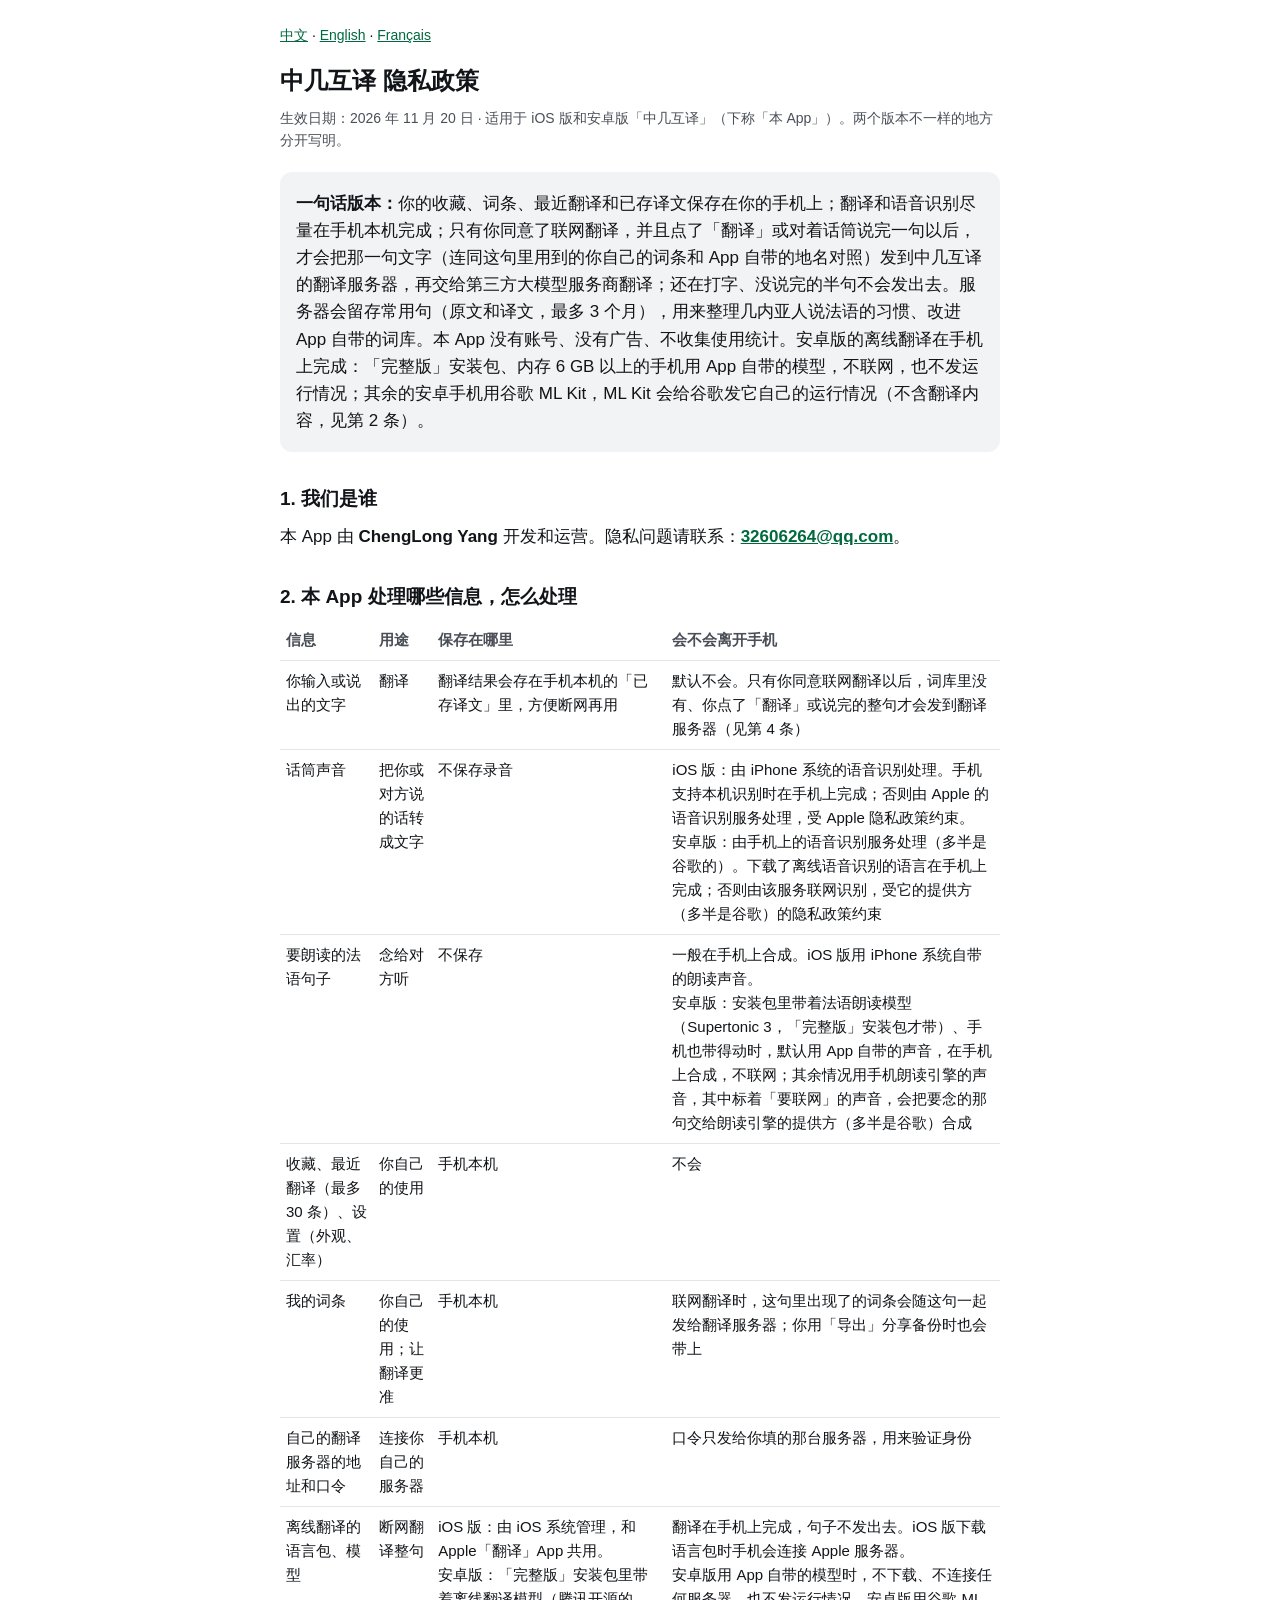
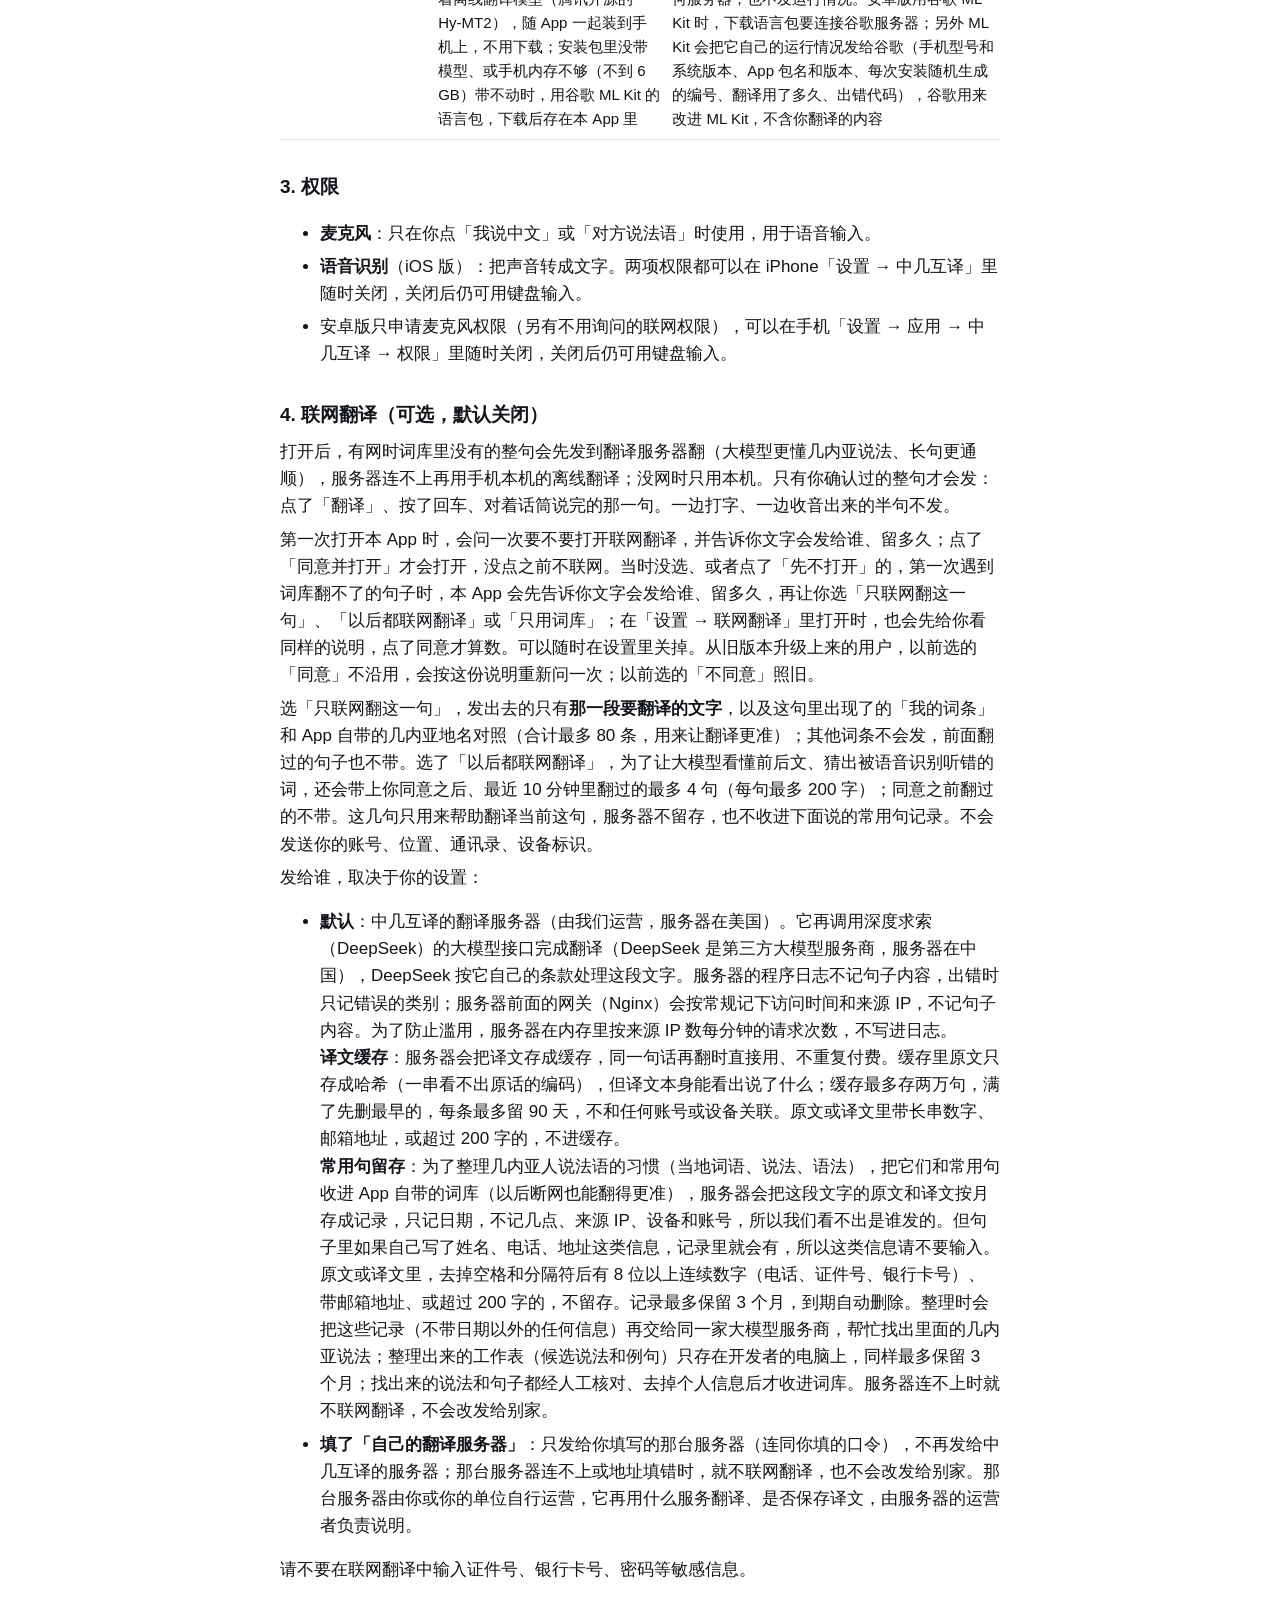
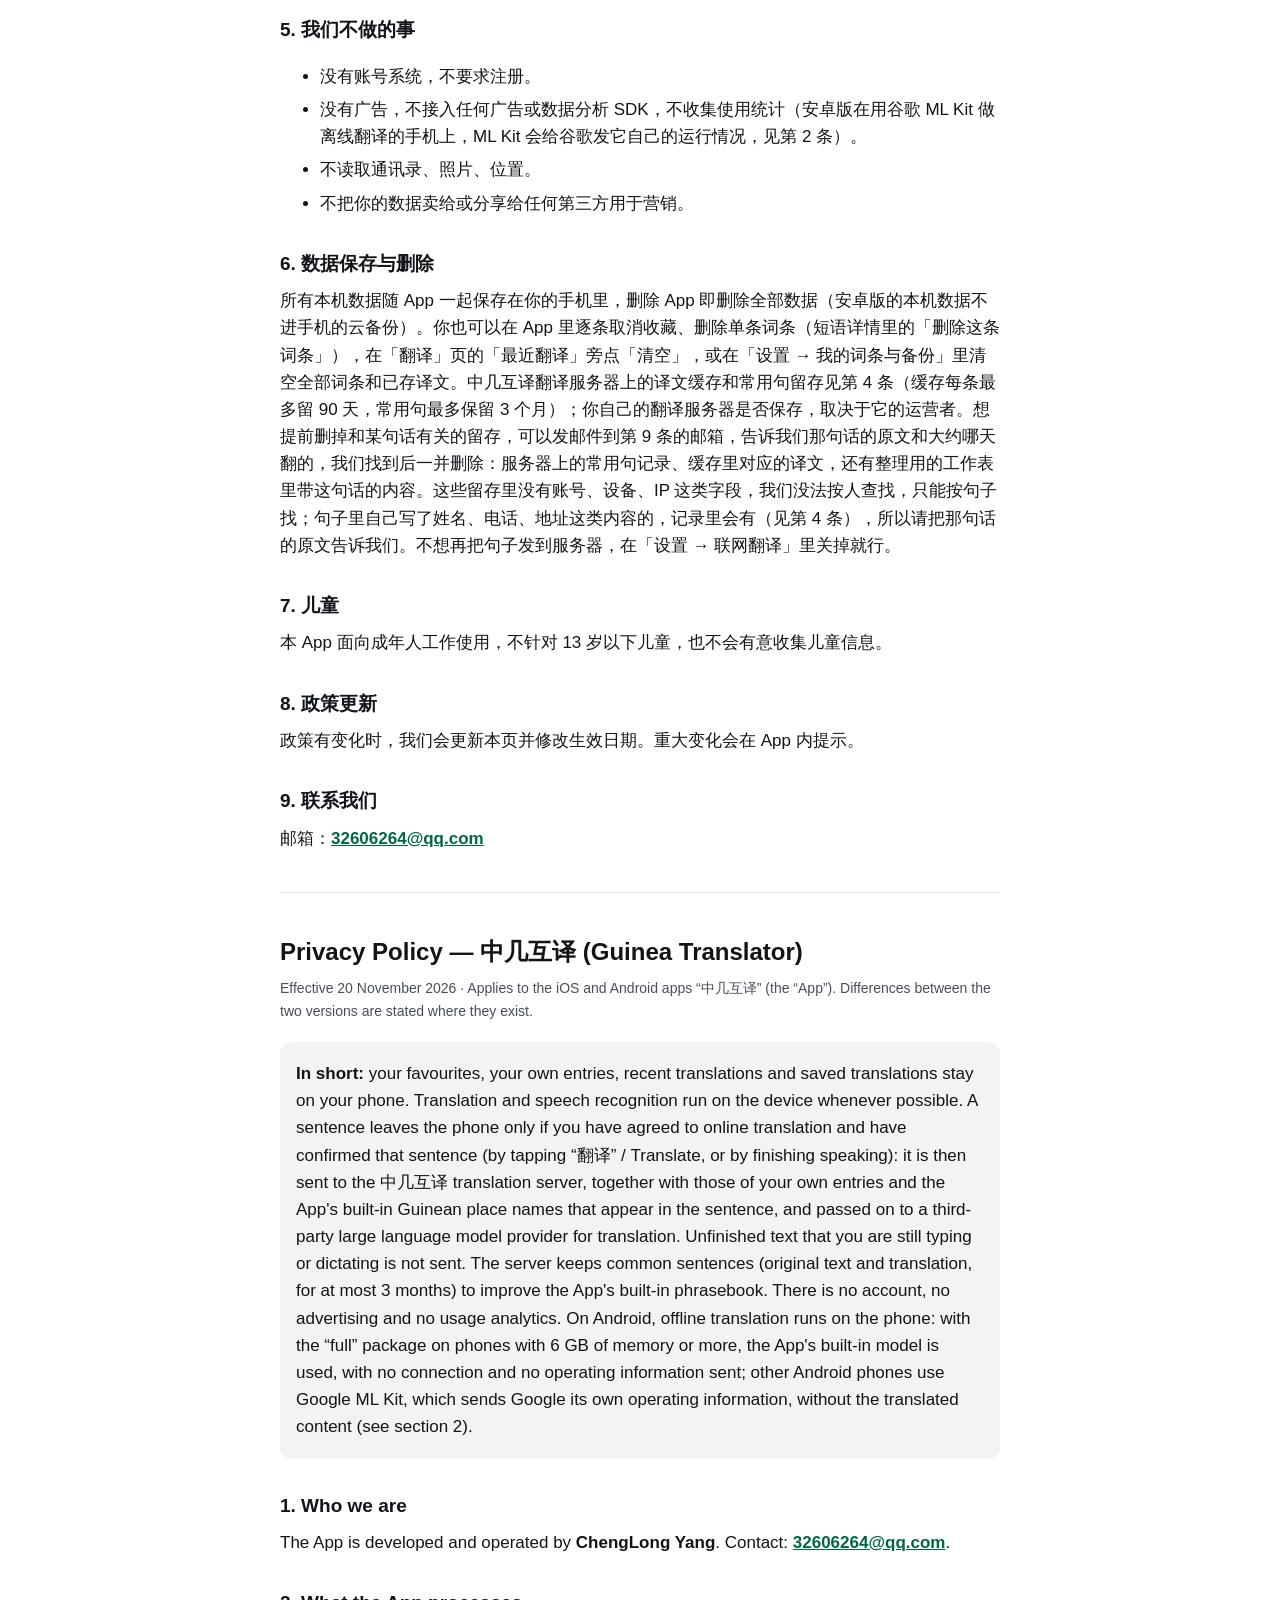
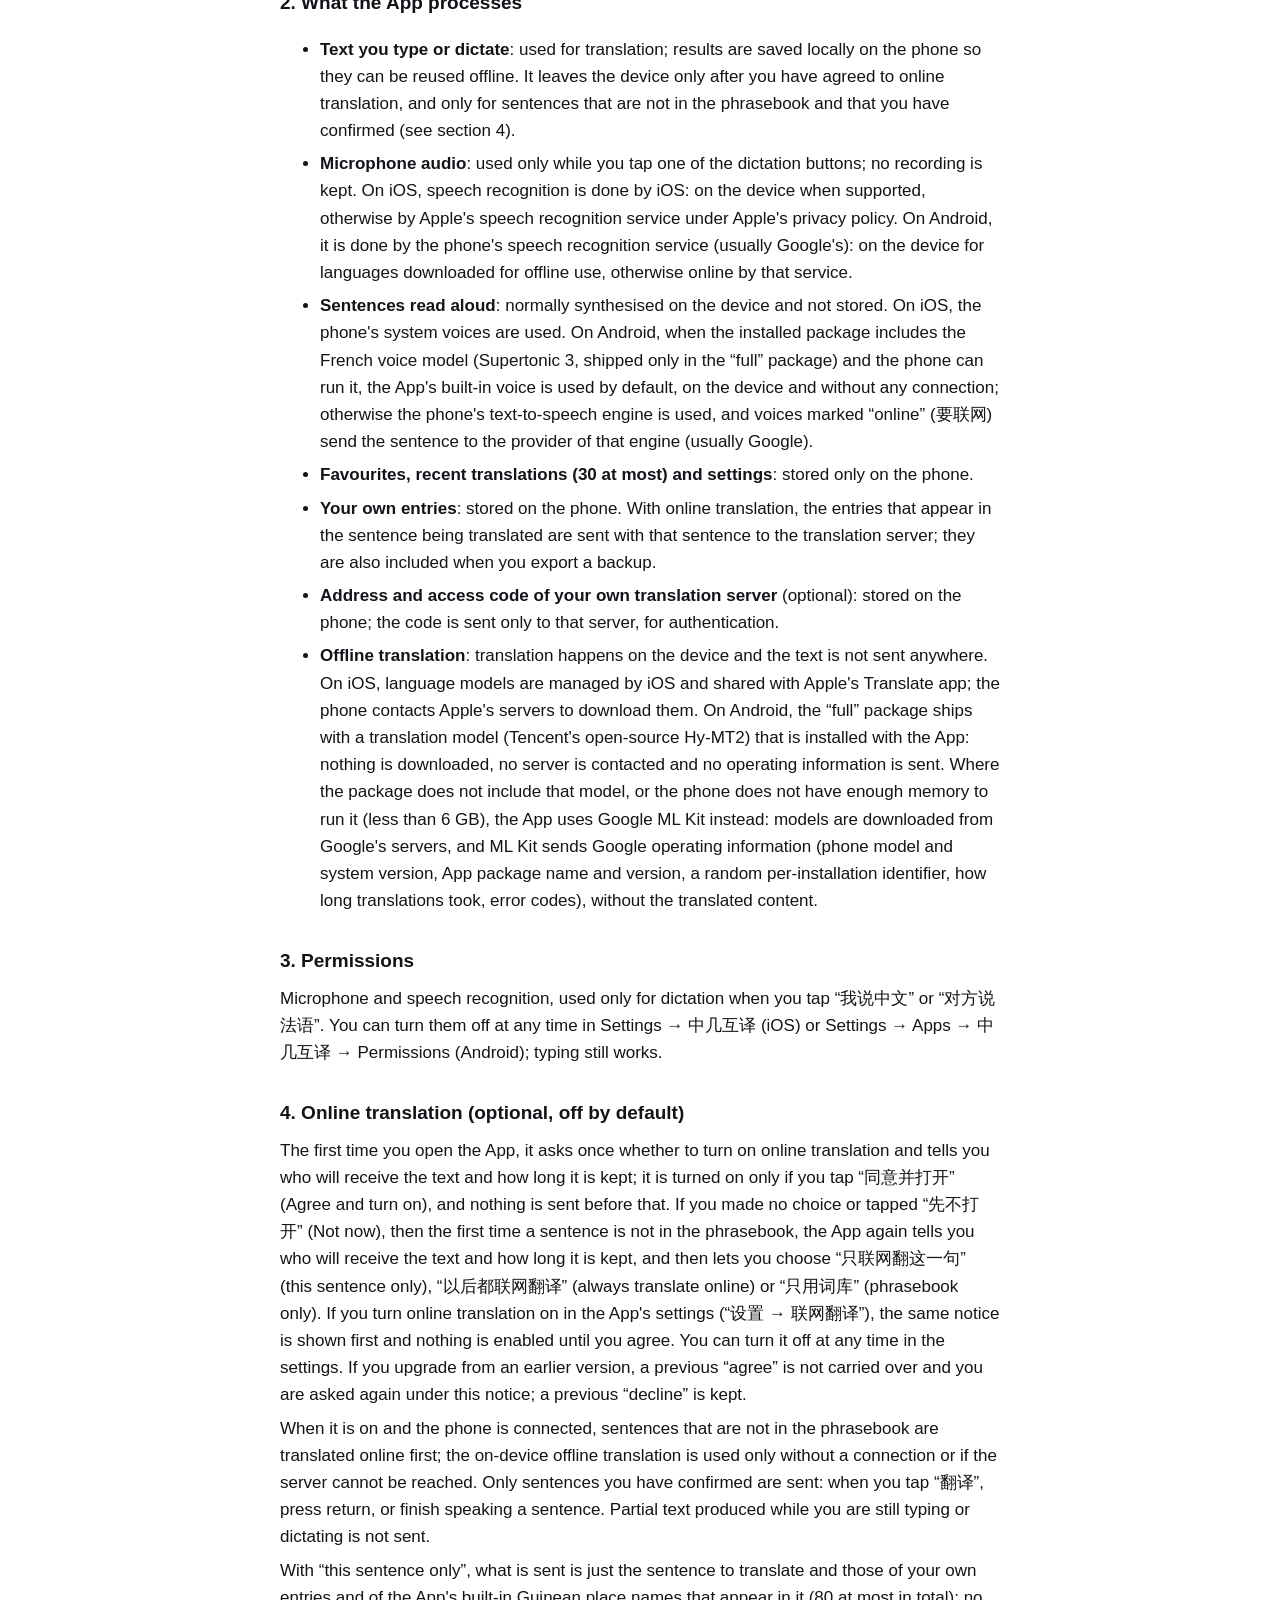
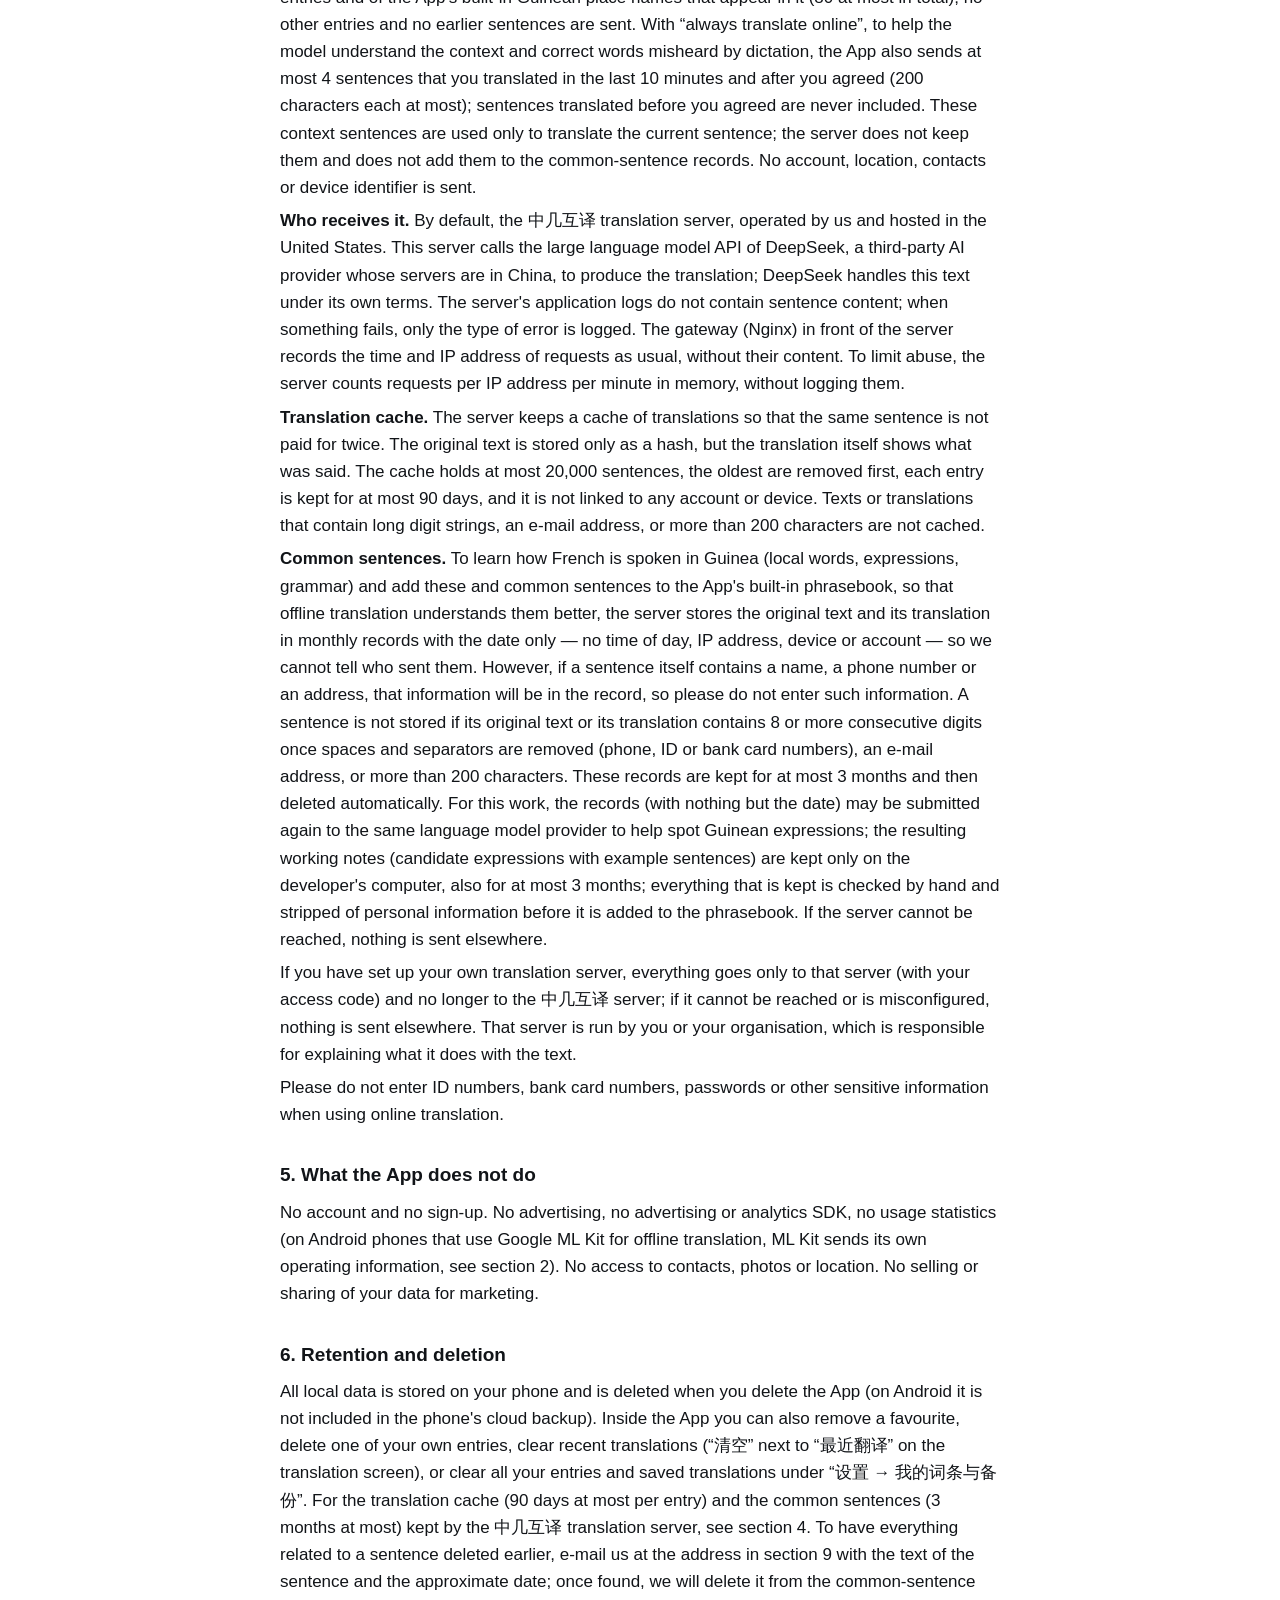
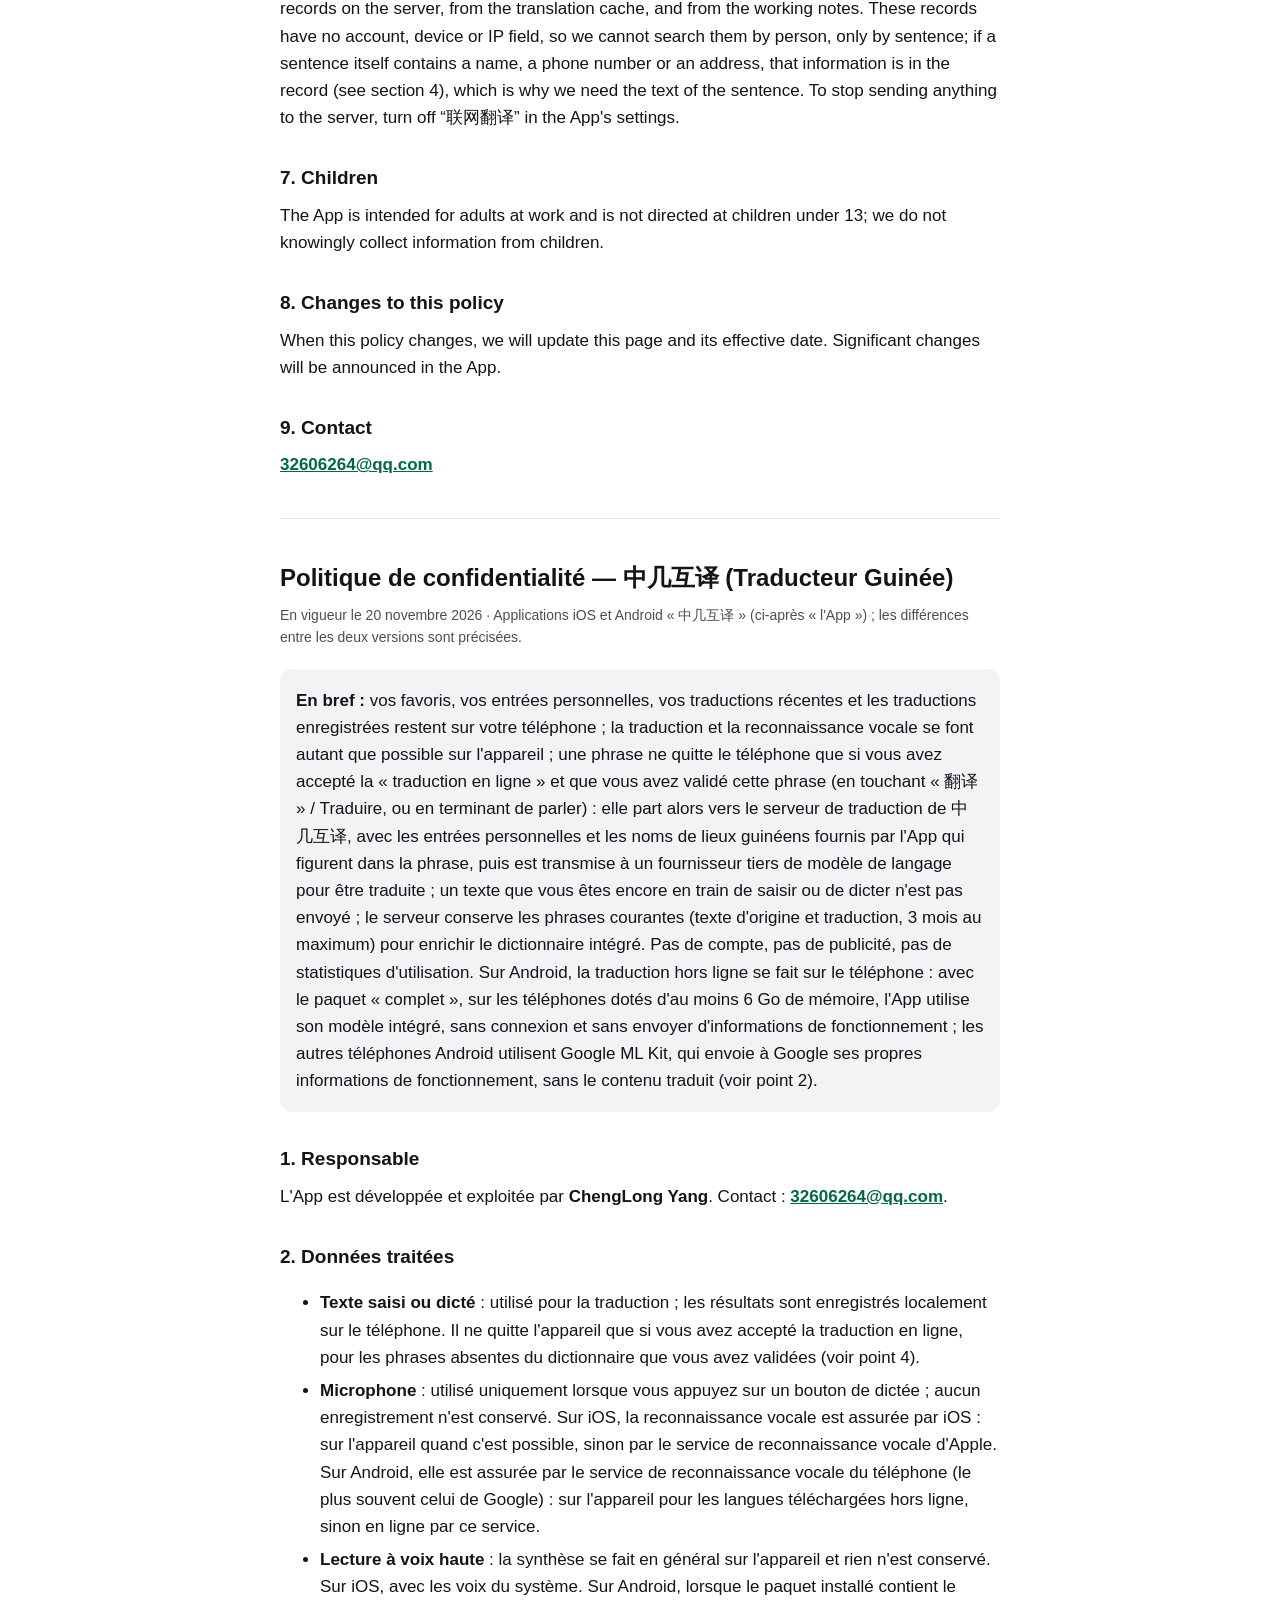
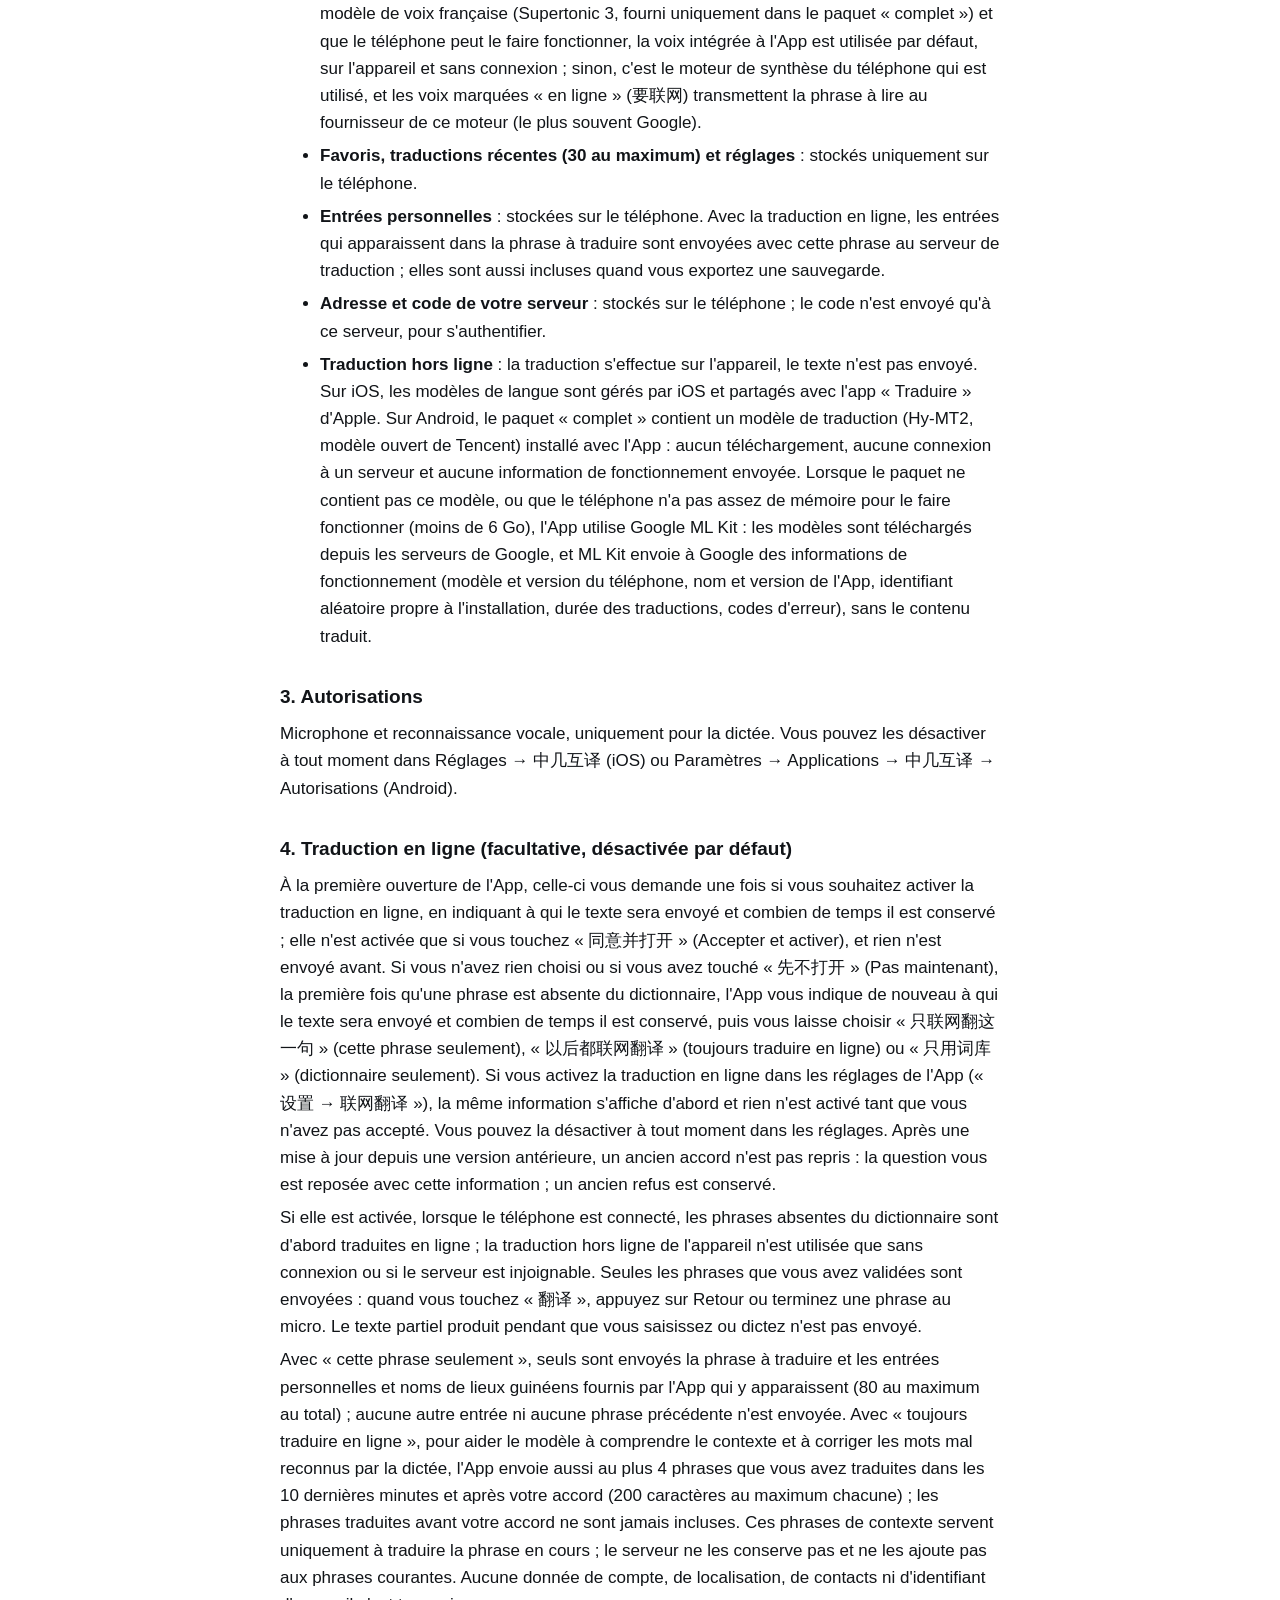
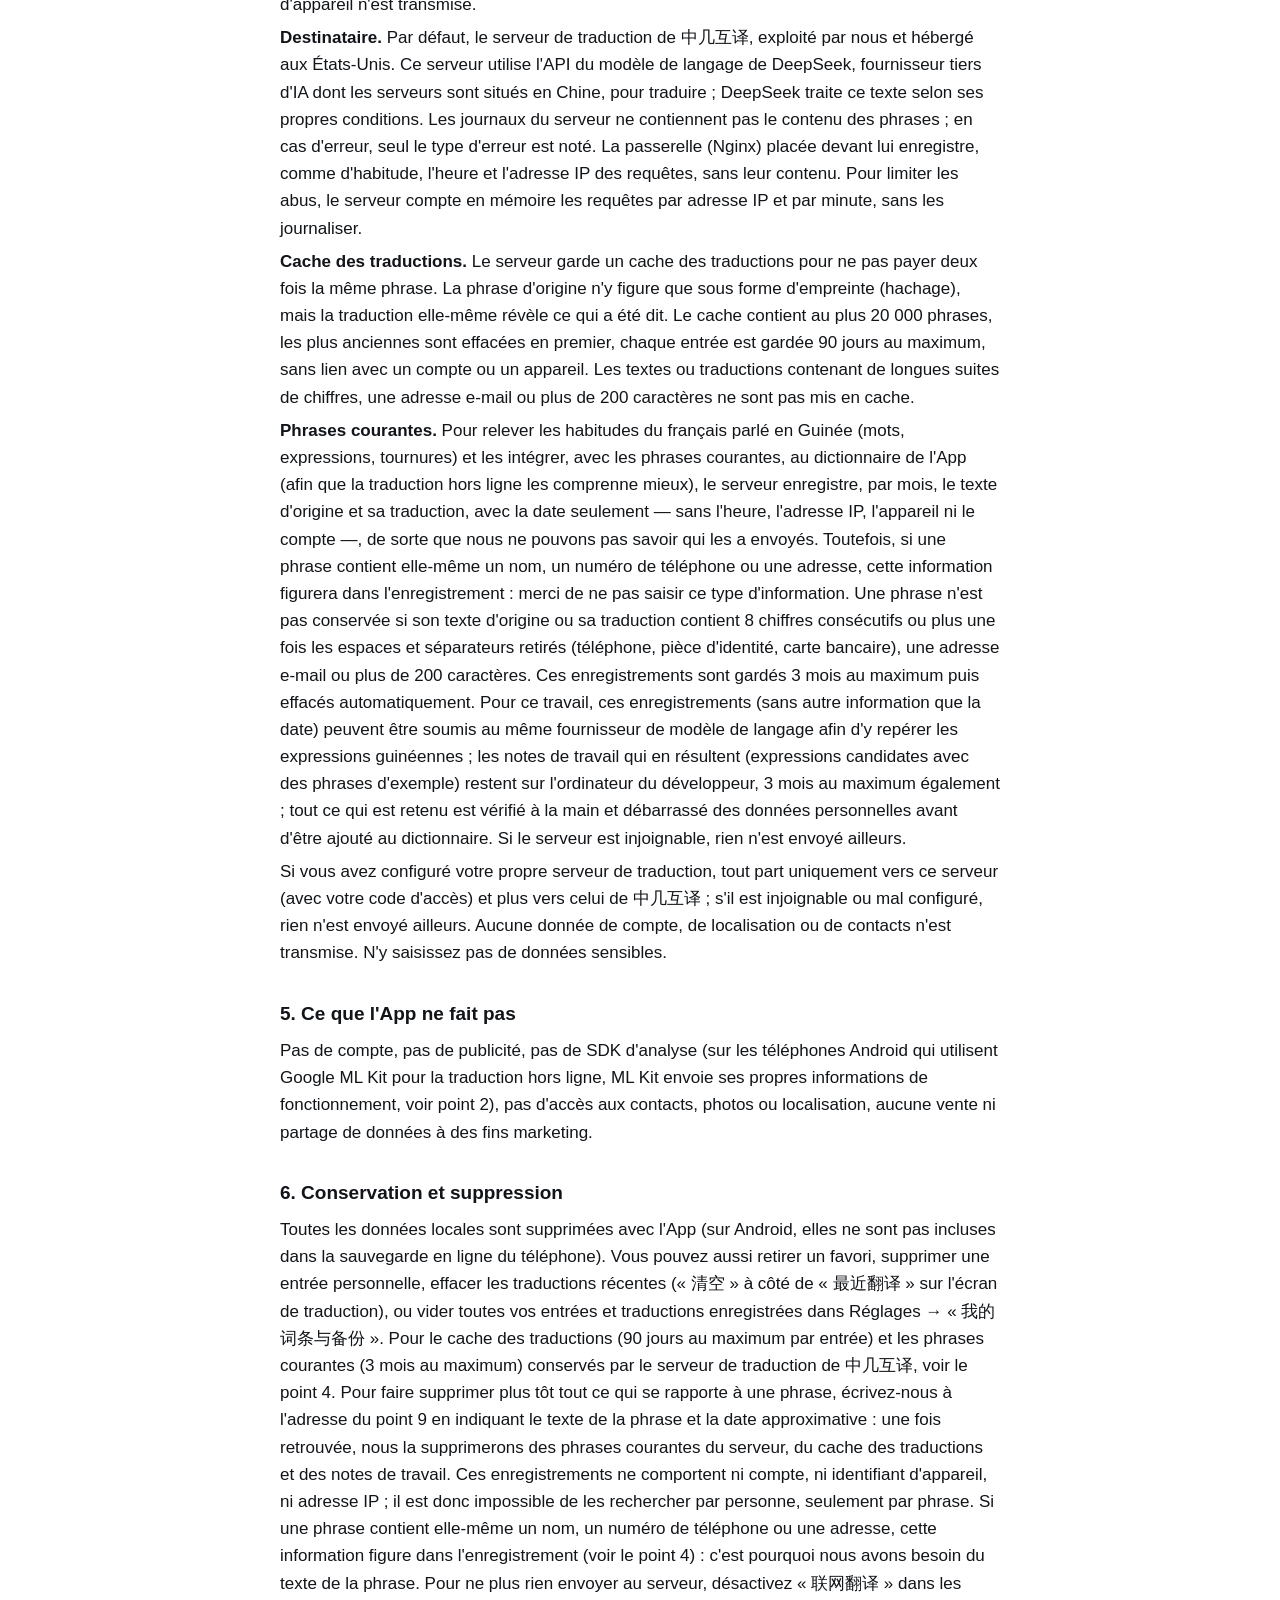
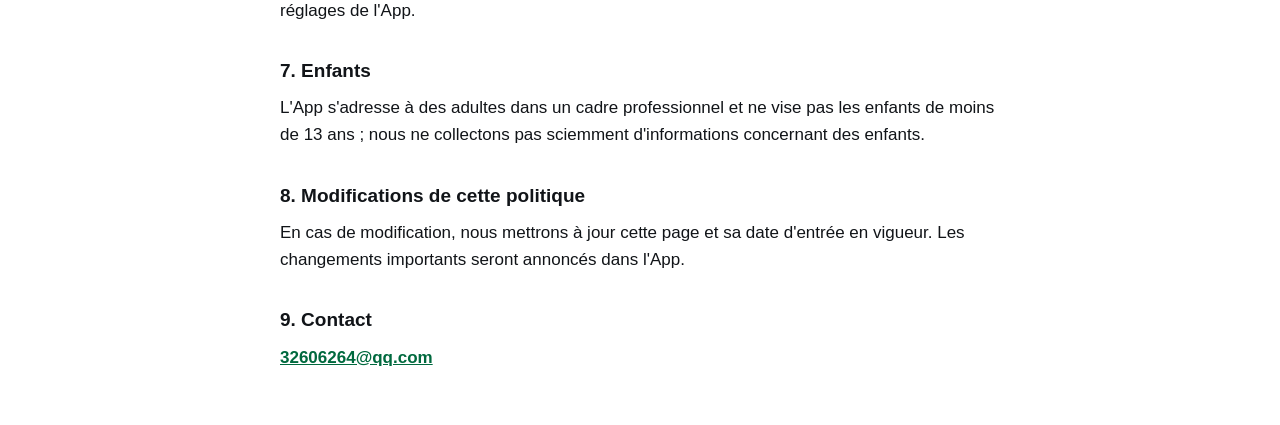
==== commit fa6783e4: "更新网页 2026-11-21" ====
--- a/privacy.html
+++ b/privacy.html
@@ -28,7 +28,7 @@
 <p class="meta">生效日期：2026 年 11 月 20 日 · 适用于 iOS 版和安卓版「中几互译」（下称「本 App」）。两个版本不一样的地方分开写明。</p>
 
 <div class="box">
-<p><strong>一句话版本：</strong>你的收藏、词条、最近翻译和已存译文保存在你的手机上；翻译和语音识别尽量在手机本机完成；只有你同意了联网翻译，并且点了「翻译」或对着话筒说完一句以后，才会把那一句文字（连同这句里用到的你自己的词条和 App 自带的地名对照）发到中几互译的翻译服务器，再交给第三方大模型服务商翻译；还在打字、没说完的半句不会发出去。服务器会留存常用句（原文和译文，最多 3 个月），用来整理几内亚人说法语的习惯、改进 App 自带的词库。本 App 没有账号、没有广告、不收集使用统计。安卓版的离线翻译用的是谷歌 ML Kit：翻译在手机上完成，但 ML Kit 会给谷歌发它自己的运行情况（不含翻译内容，见第 2 条）。</p>
+<p><strong>一句话版本：</strong>你的收藏、词条、最近翻译和已存译文保存在你的手机上；翻译和语音识别尽量在手机本机完成；只有你同意了联网翻译，并且点了「翻译」或对着话筒说完一句以后，才会把那一句文字（连同这句里用到的你自己的词条和 App 自带的地名对照）发到中几互译的翻译服务器，再交给第三方大模型服务商翻译；还在打字、没说完的半句不会发出去。服务器会留存常用句（原文和译文，最多 3 个月），用来整理几内亚人说法语的习惯、改进 App 自带的词库。本 App 没有账号、没有广告、不收集使用统计。安卓版的离线翻译在手机上完成：「完整版」安装包、内存 6 GB 以上的手机用 App 自带的模型，不联网，也不发运行情况；其余的安卓手机用谷歌 ML Kit，ML Kit 会给谷歌发它自己的运行情况（不含翻译内容，见第 2 条）。</p>
 </div>
 
 <h2>1. 我们是谁</h2>
@@ -88,7 +88,7 @@
 
 <h1 id="en">Privacy Policy — 中几互译 (Guinea Translator)</h1>
 <p class="meta">Effective 20 November 2026 · Applies to the iOS and Android apps “中几互译” (the “App”). Differences between the two versions are stated where they exist.</p>
-<div class="box"><p><strong>In short:</strong> your favourites, your own entries, recent translations and saved translations stay on your phone. Translation and speech recognition run on the device whenever possible. A sentence leaves the phone only if you have agreed to online translation and have confirmed that sentence (by tapping “翻译” / Translate, or by finishing speaking): it is then sent to the 中几互译 translation server, together with those of your own entries and the App's built-in Guinean place names that appear in the sentence, and passed on to a third-party large language model provider for translation. Unfinished text that you are still typing or dictating is not sent. The server keeps common sentences (original text and translation, for at most 3 months) to improve the App's built-in phrasebook. There is no account, no advertising and no usage analytics. On Android, offline translation uses Google ML Kit, which sends Google its own operating information, without the translated content (see section 2).</p></div>
+<div class="box"><p><strong>In short:</strong> your favourites, your own entries, recent translations and saved translations stay on your phone. Translation and speech recognition run on the device whenever possible. A sentence leaves the phone only if you have agreed to online translation and have confirmed that sentence (by tapping “翻译” / Translate, or by finishing speaking): it is then sent to the 中几互译 translation server, together with those of your own entries and the App's built-in Guinean place names that appear in the sentence, and passed on to a third-party large language model provider for translation. Unfinished text that you are still typing or dictating is not sent. The server keeps common sentences (original text and translation, for at most 3 months) to improve the App's built-in phrasebook. There is no account, no advertising and no usage analytics. On Android, offline translation runs on the phone: with the “full” package on phones with 6 GB of memory or more, the App's built-in model is used, with no connection and no operating information sent; other Android phones use Google ML Kit, which sends Google its own operating information, without the translated content (see section 2).</p></div>
 <h2>1. Who we are</h2>
 <p>The App is developed and operated by <strong>ChengLong Yang</strong>. Contact: <strong><a href="mailto:32606264@qq.com">32606264@qq.com</a></strong>.</p>
 <h2>2. What the App processes</h2>
@@ -127,7 +127,7 @@
 
 <h1 id="fr">Politique de confidentialité — 中几互译 (Traducteur Guinée)</h1>
 <p class="meta">En vigueur le 20 novembre 2026 · Applications iOS et Android « 中几互译 » (ci-après « l'App ») ; les différences entre les deux versions sont précisées.</p>
-<div class="box"><p><strong>En bref :</strong> vos favoris, vos entrées personnelles, vos traductions récentes et les traductions enregistrées restent sur votre téléphone ; la traduction et la reconnaissance vocale se font autant que possible sur l'appareil ; une phrase ne quitte le téléphone que si vous avez accepté la « traduction en ligne » et que vous avez validé cette phrase (en touchant « 翻译 » / Traduire, ou en terminant de parler) : elle part alors vers le serveur de traduction de 中几互译, avec les entrées personnelles et les noms de lieux guinéens fournis par l'App qui figurent dans la phrase, puis est transmise à un fournisseur tiers de modèle de langage pour être traduite ; un texte que vous êtes encore en train de saisir ou de dicter n'est pas envoyé ; le serveur conserve les phrases courantes (texte d'origine et traduction, 3 mois au maximum) pour enrichir le dictionnaire intégré. Pas de compte, pas de publicité, pas de statistiques d'utilisation. Sur Android, la traduction hors ligne utilise Google ML Kit, qui envoie à Google ses propres informations de fonctionnement, sans le contenu traduit (voir point 2).</p></div>
+<div class="box"><p><strong>En bref :</strong> vos favoris, vos entrées personnelles, vos traductions récentes et les traductions enregistrées restent sur votre téléphone ; la traduction et la reconnaissance vocale se font autant que possible sur l'appareil ; une phrase ne quitte le téléphone que si vous avez accepté la « traduction en ligne » et que vous avez validé cette phrase (en touchant « 翻译 » / Traduire, ou en terminant de parler) : elle part alors vers le serveur de traduction de 中几互译, avec les entrées personnelles et les noms de lieux guinéens fournis par l'App qui figurent dans la phrase, puis est transmise à un fournisseur tiers de modèle de langage pour être traduite ; un texte que vous êtes encore en train de saisir ou de dicter n'est pas envoyé ; le serveur conserve les phrases courantes (texte d'origine et traduction, 3 mois au maximum) pour enrichir le dictionnaire intégré. Pas de compte, pas de publicité, pas de statistiques d'utilisation. Sur Android, la traduction hors ligne se fait sur le téléphone : avec le paquet « complet », sur les téléphones dotés d'au moins 6 Go de mémoire, l'App utilise son modèle intégré, sans connexion et sans envoyer d'informations de fonctionnement ; les autres téléphones Android utilisent Google ML Kit, qui envoie à Google ses propres informations de fonctionnement, sans le contenu traduit (voir point 2).</p></div>
 <h2>1. Responsable</h2>
 <p>L'App est développée et exploitée par <strong>ChengLong Yang</strong>. Contact : <strong><a href="mailto:32606264@qq.com">32606264@qq.com</a></strong>.</p>
 <h2>2. Données traitées</h2>
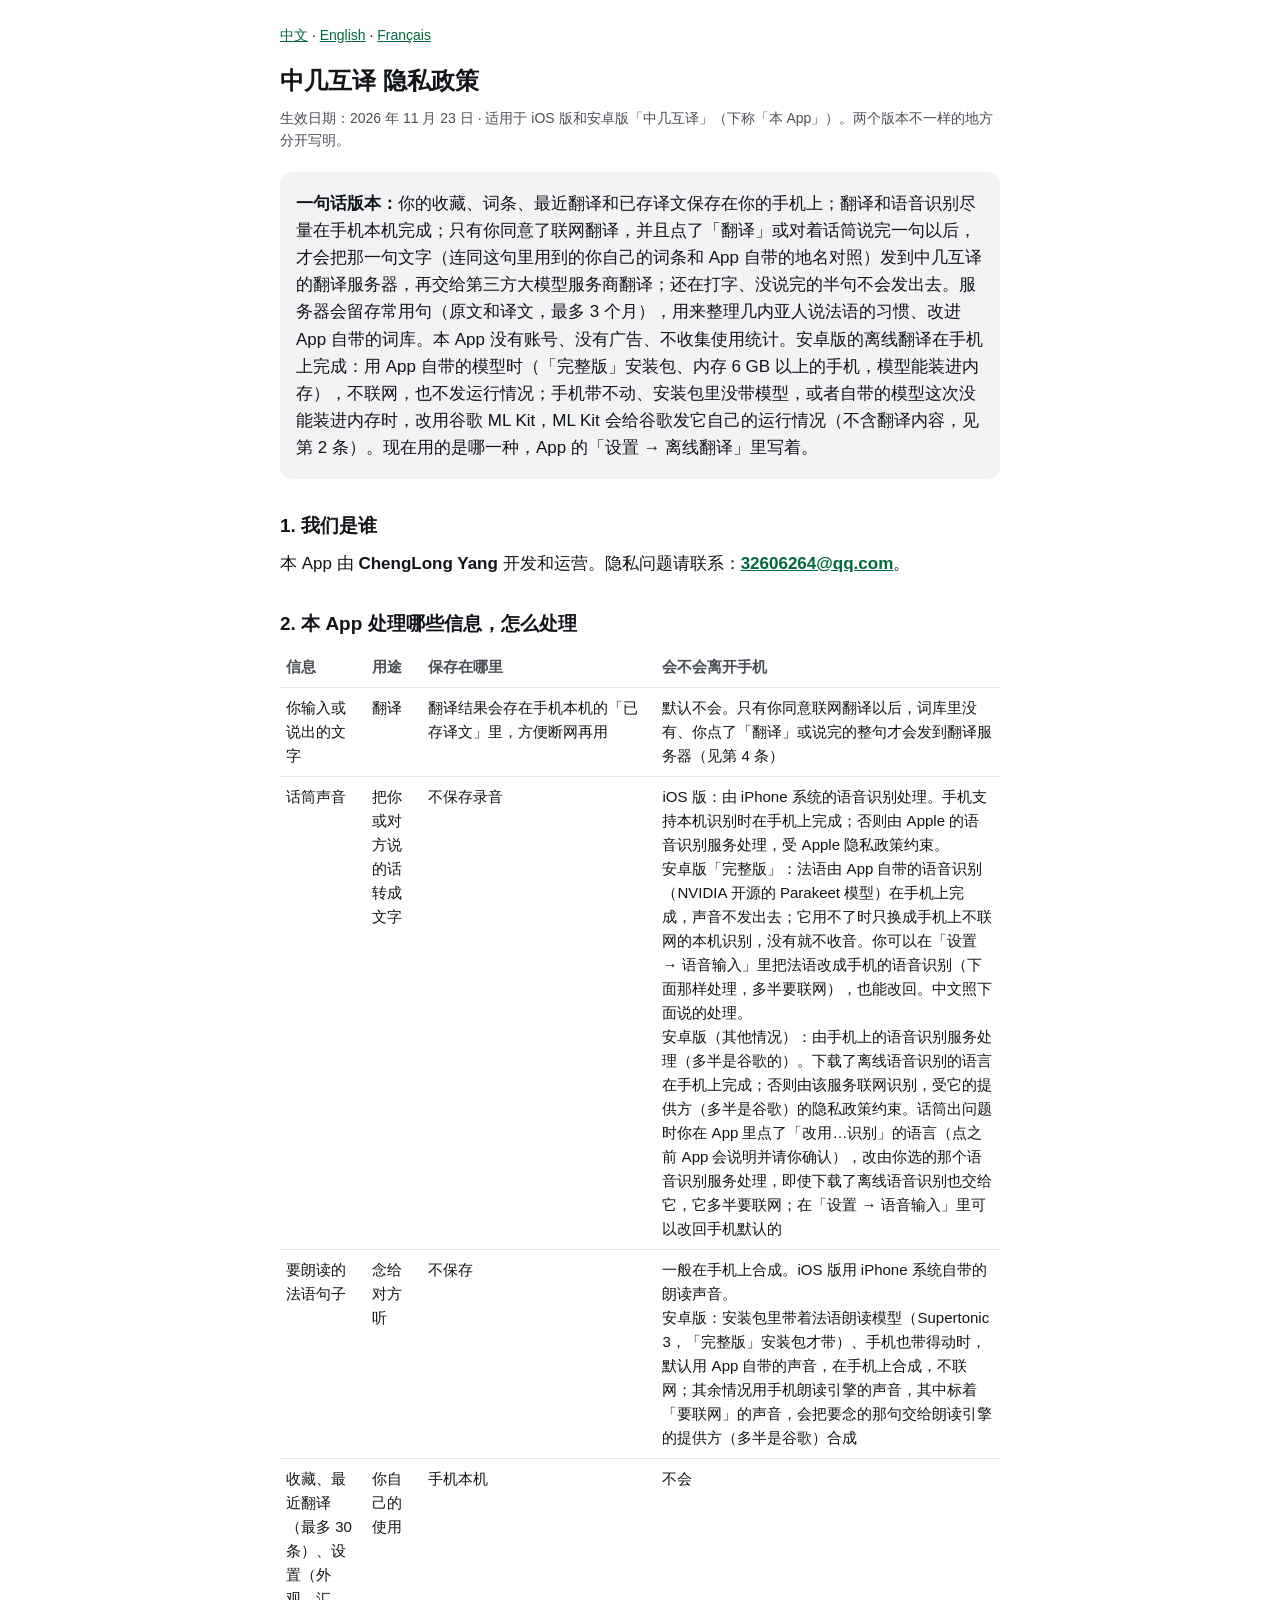
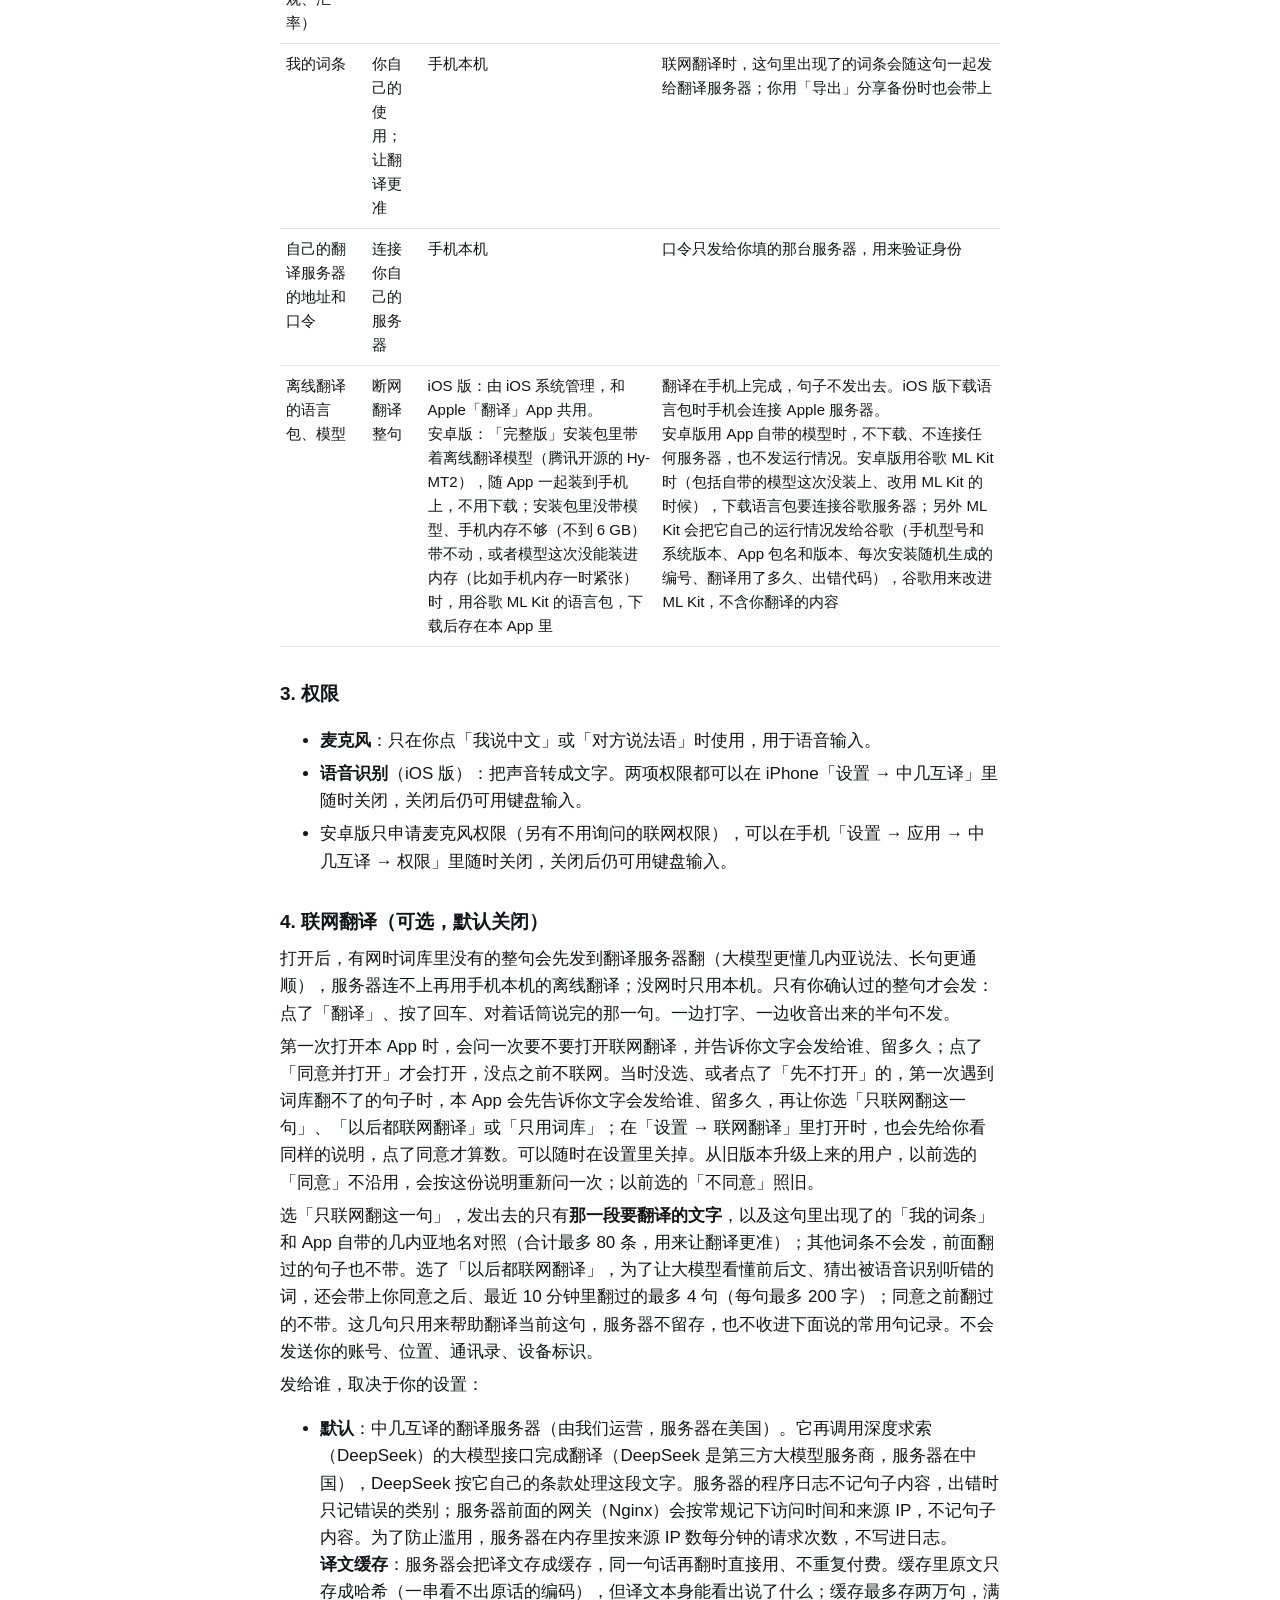
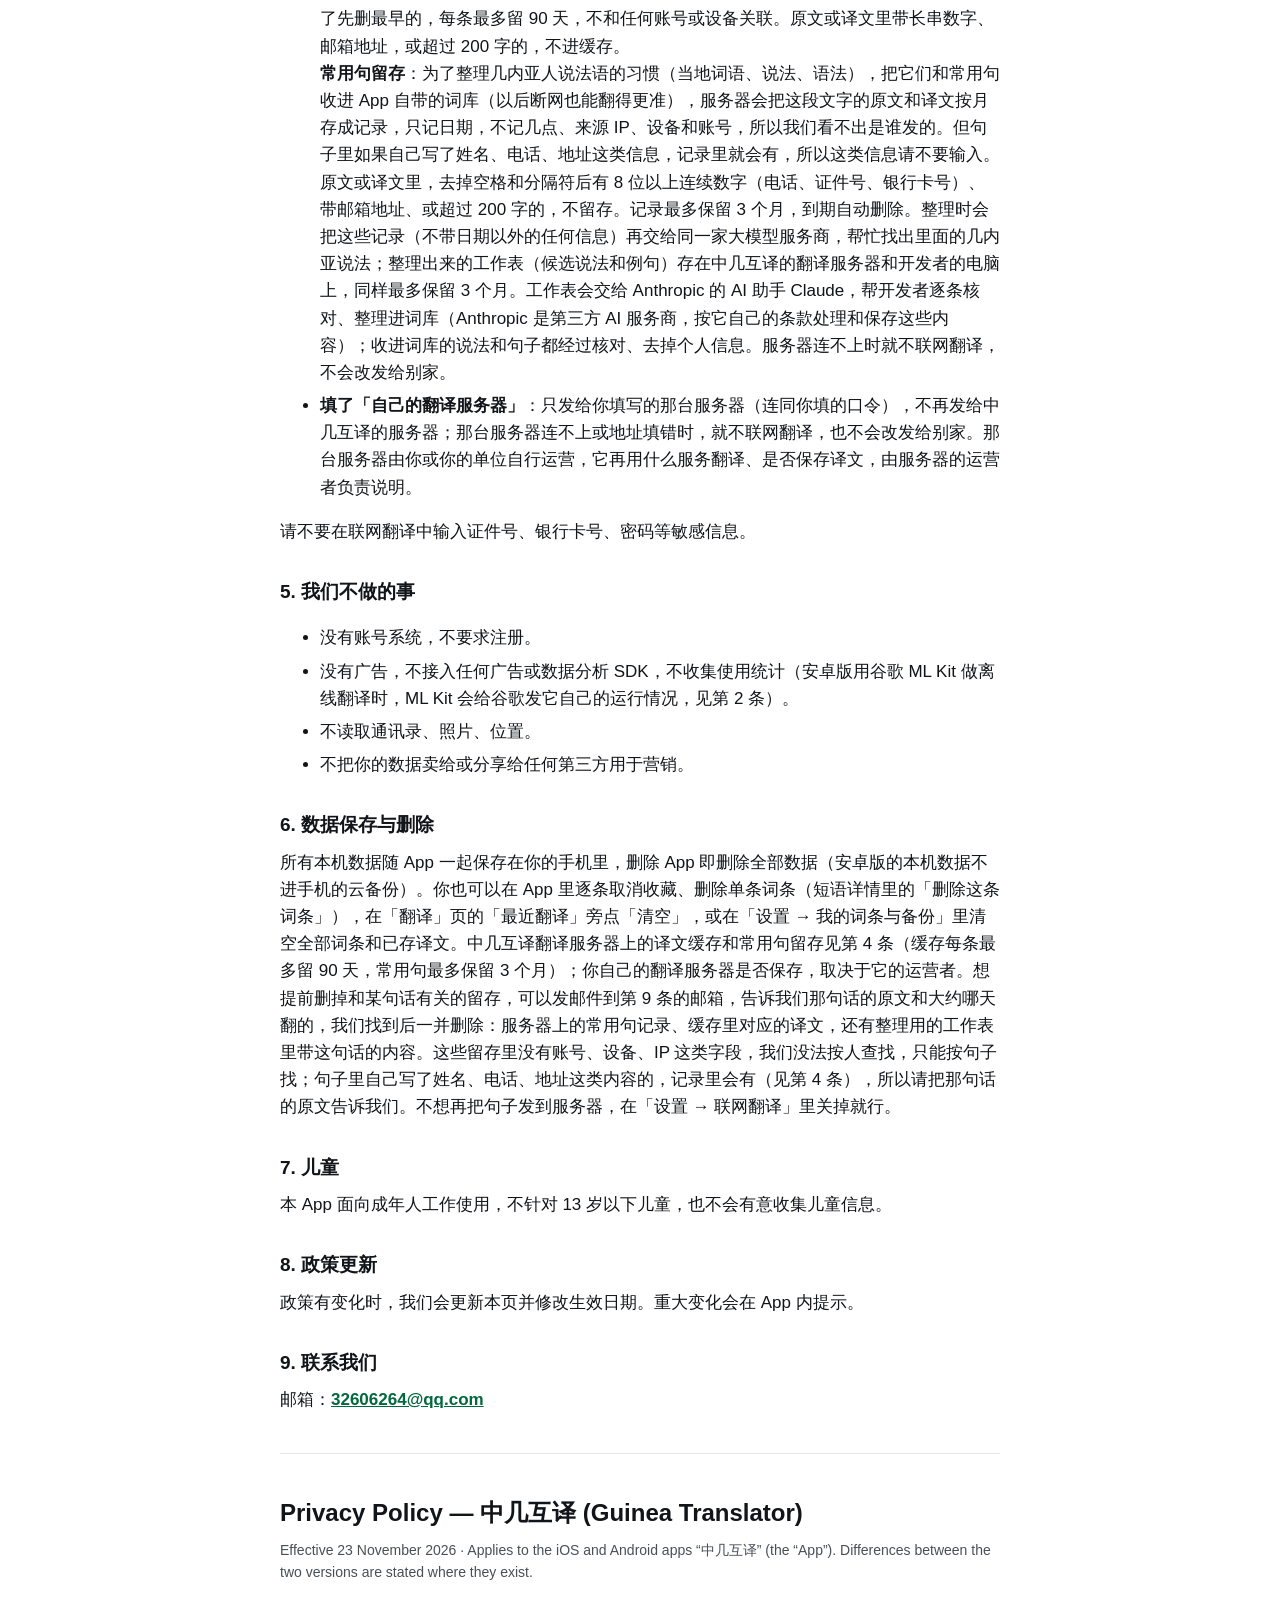
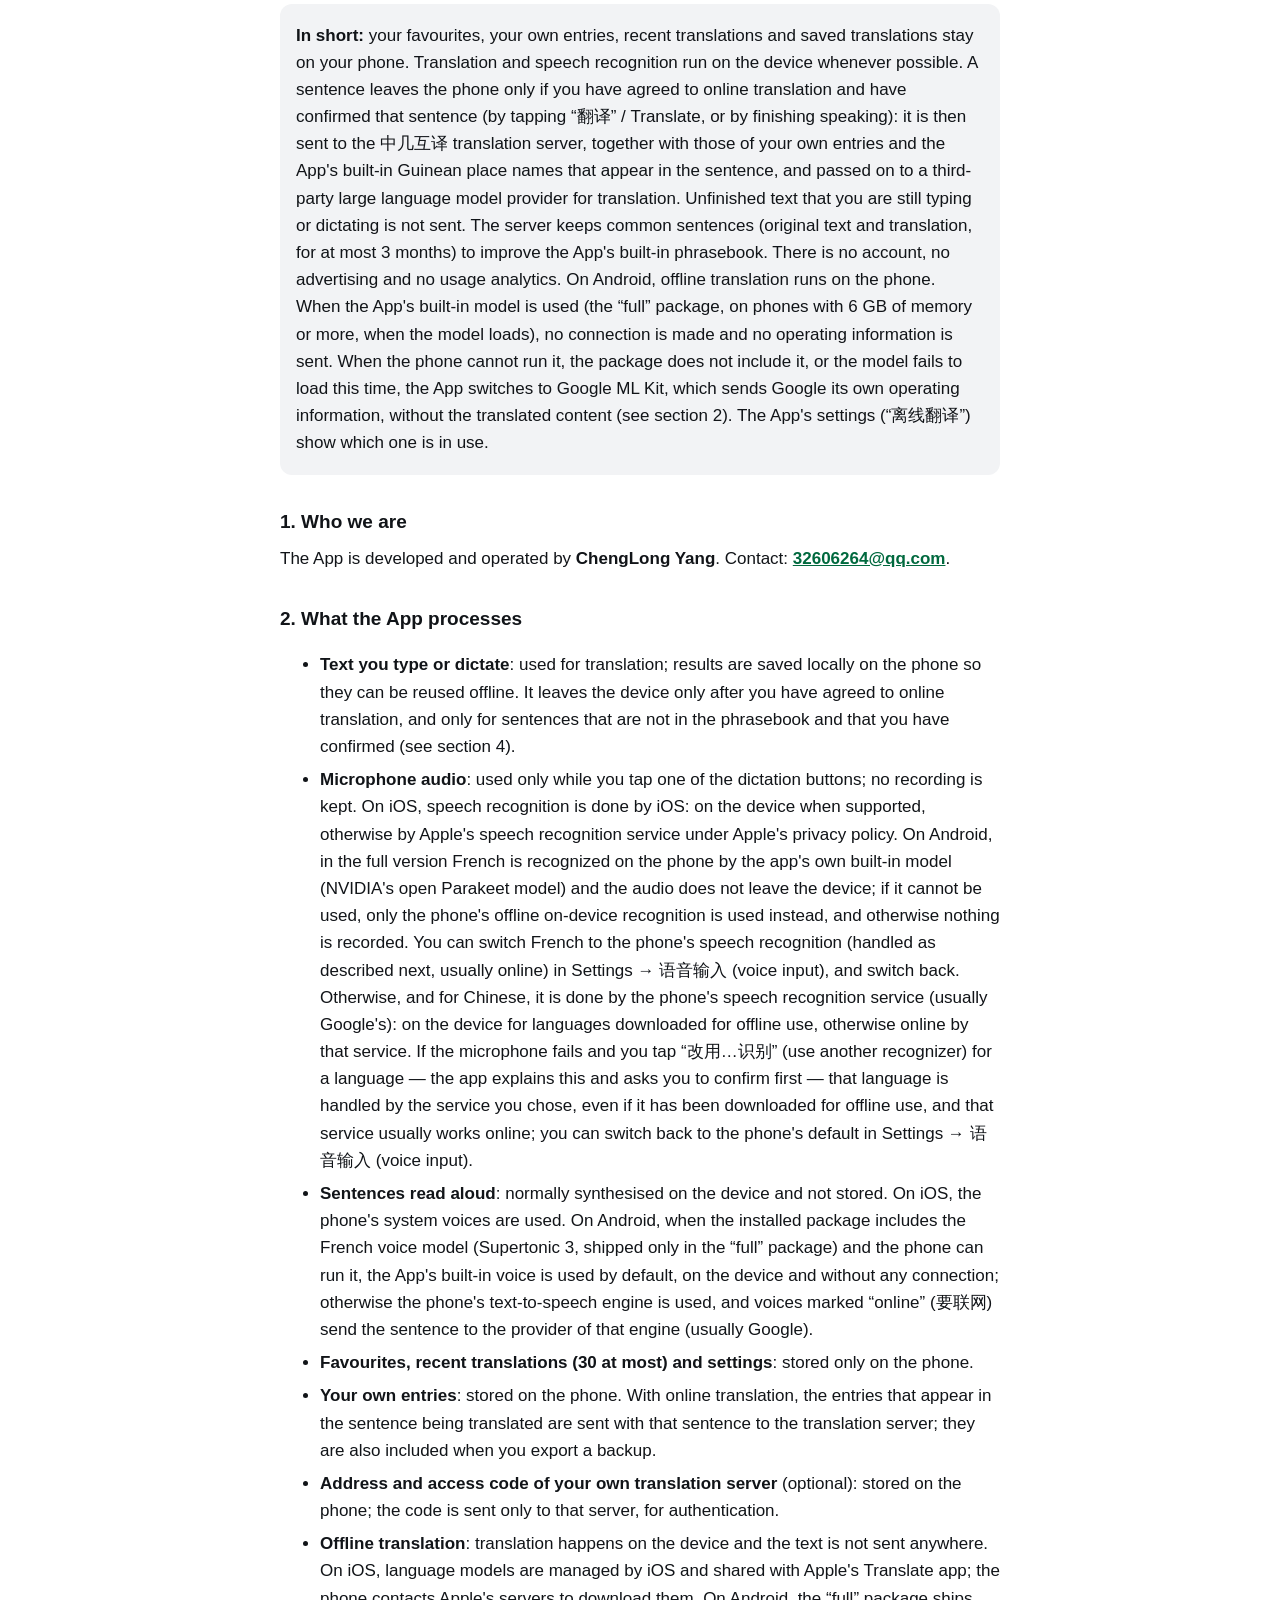
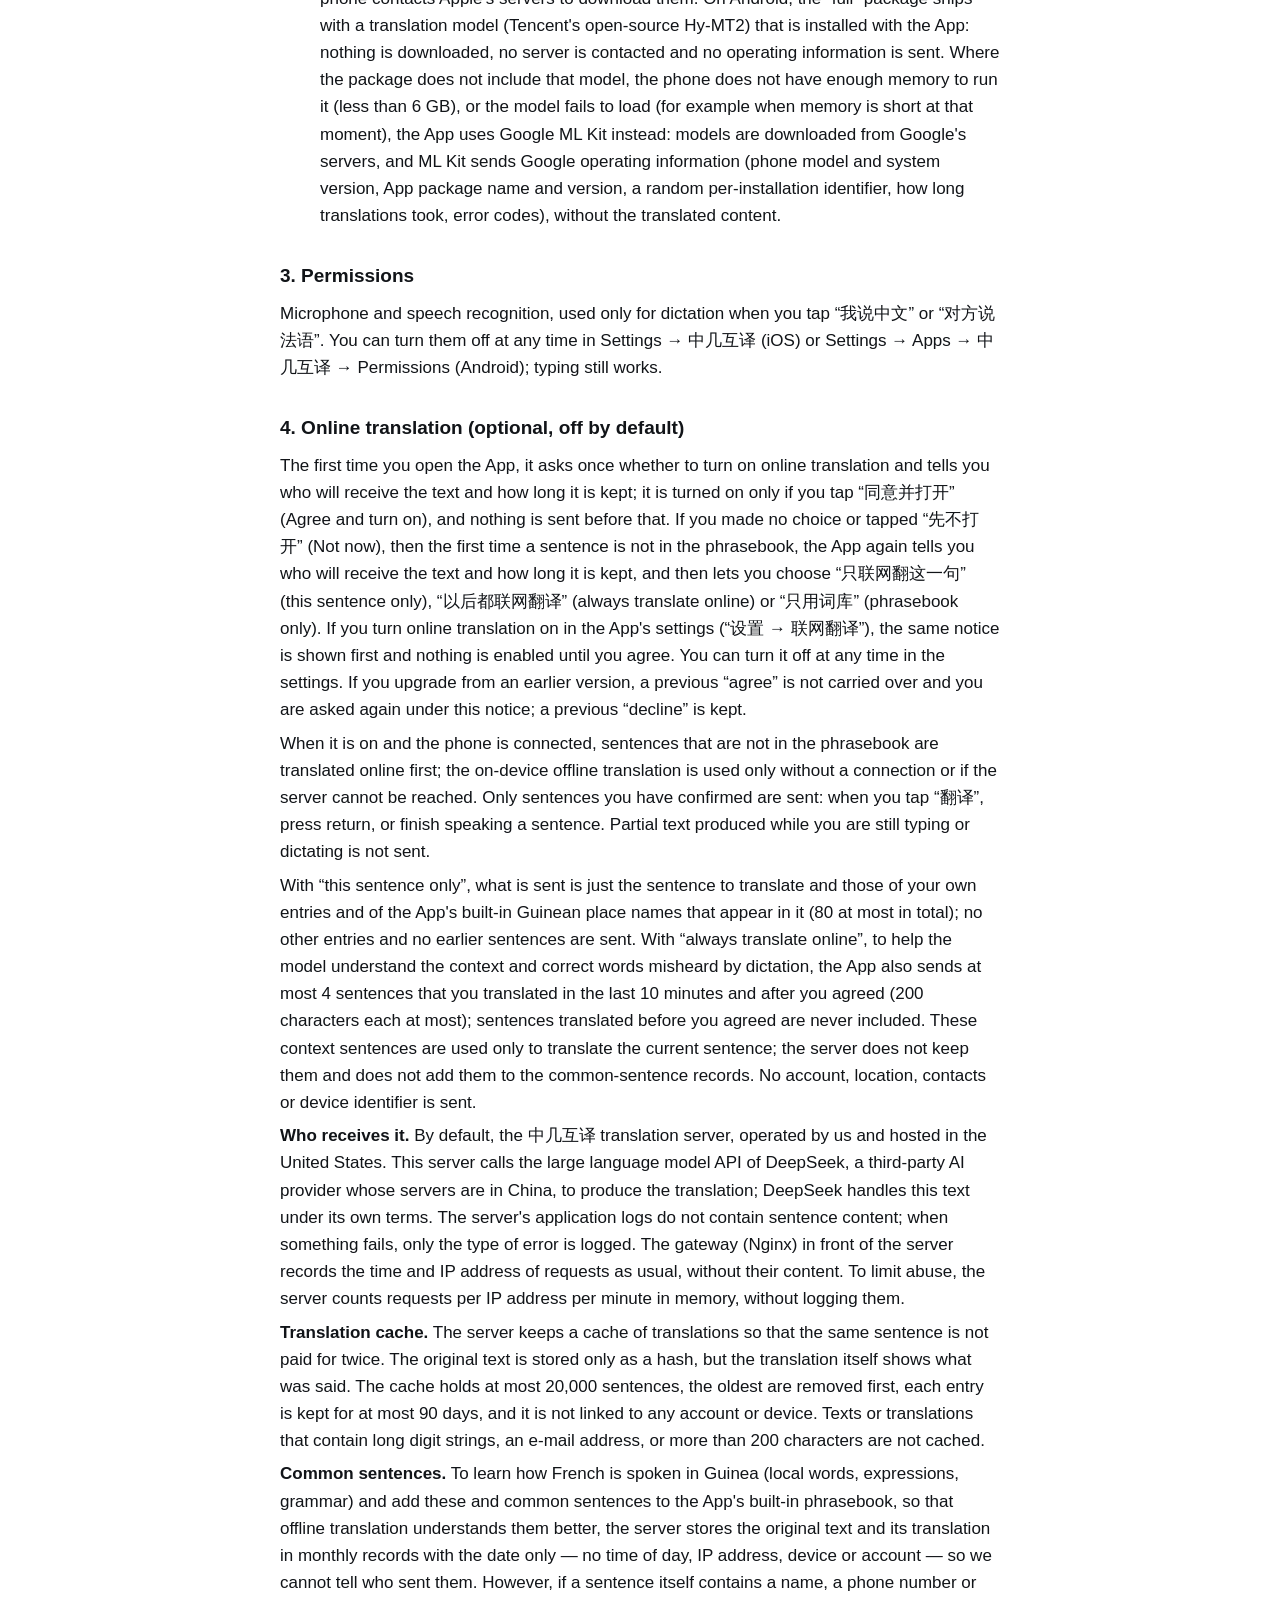
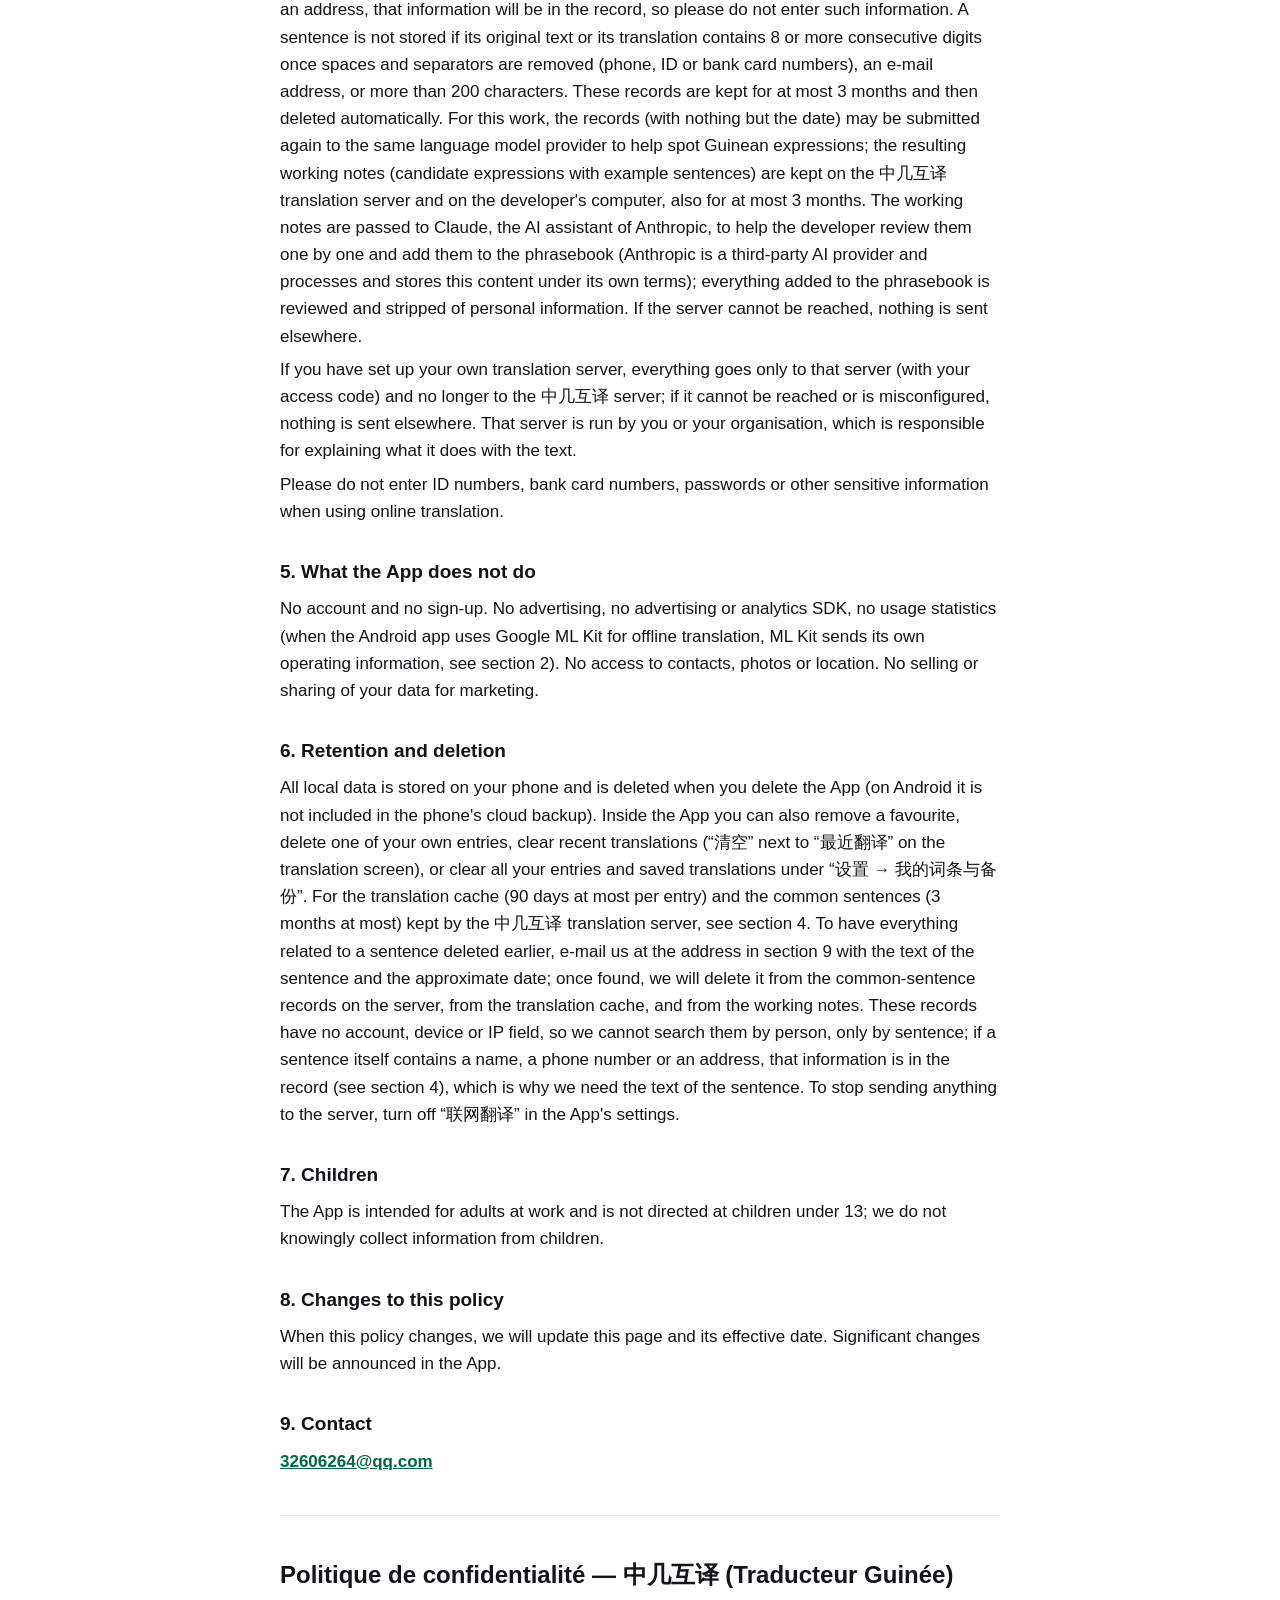
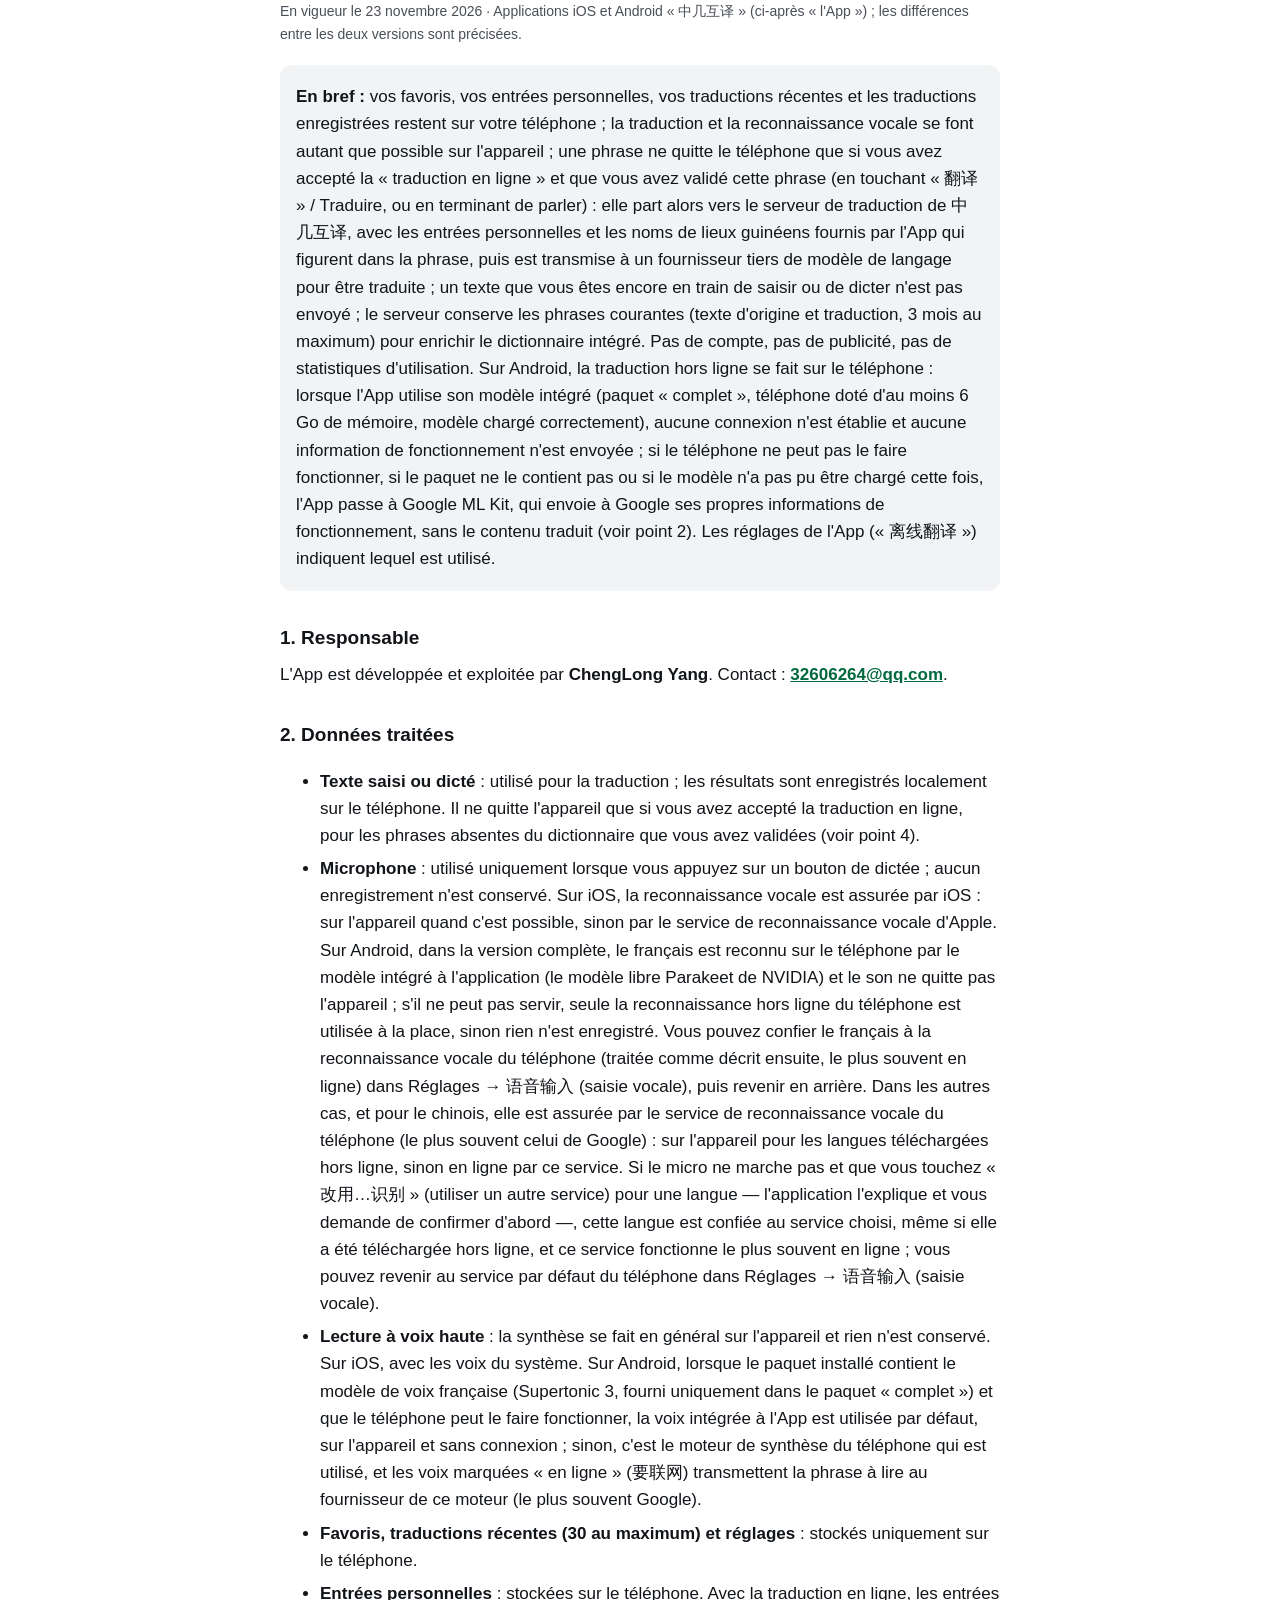
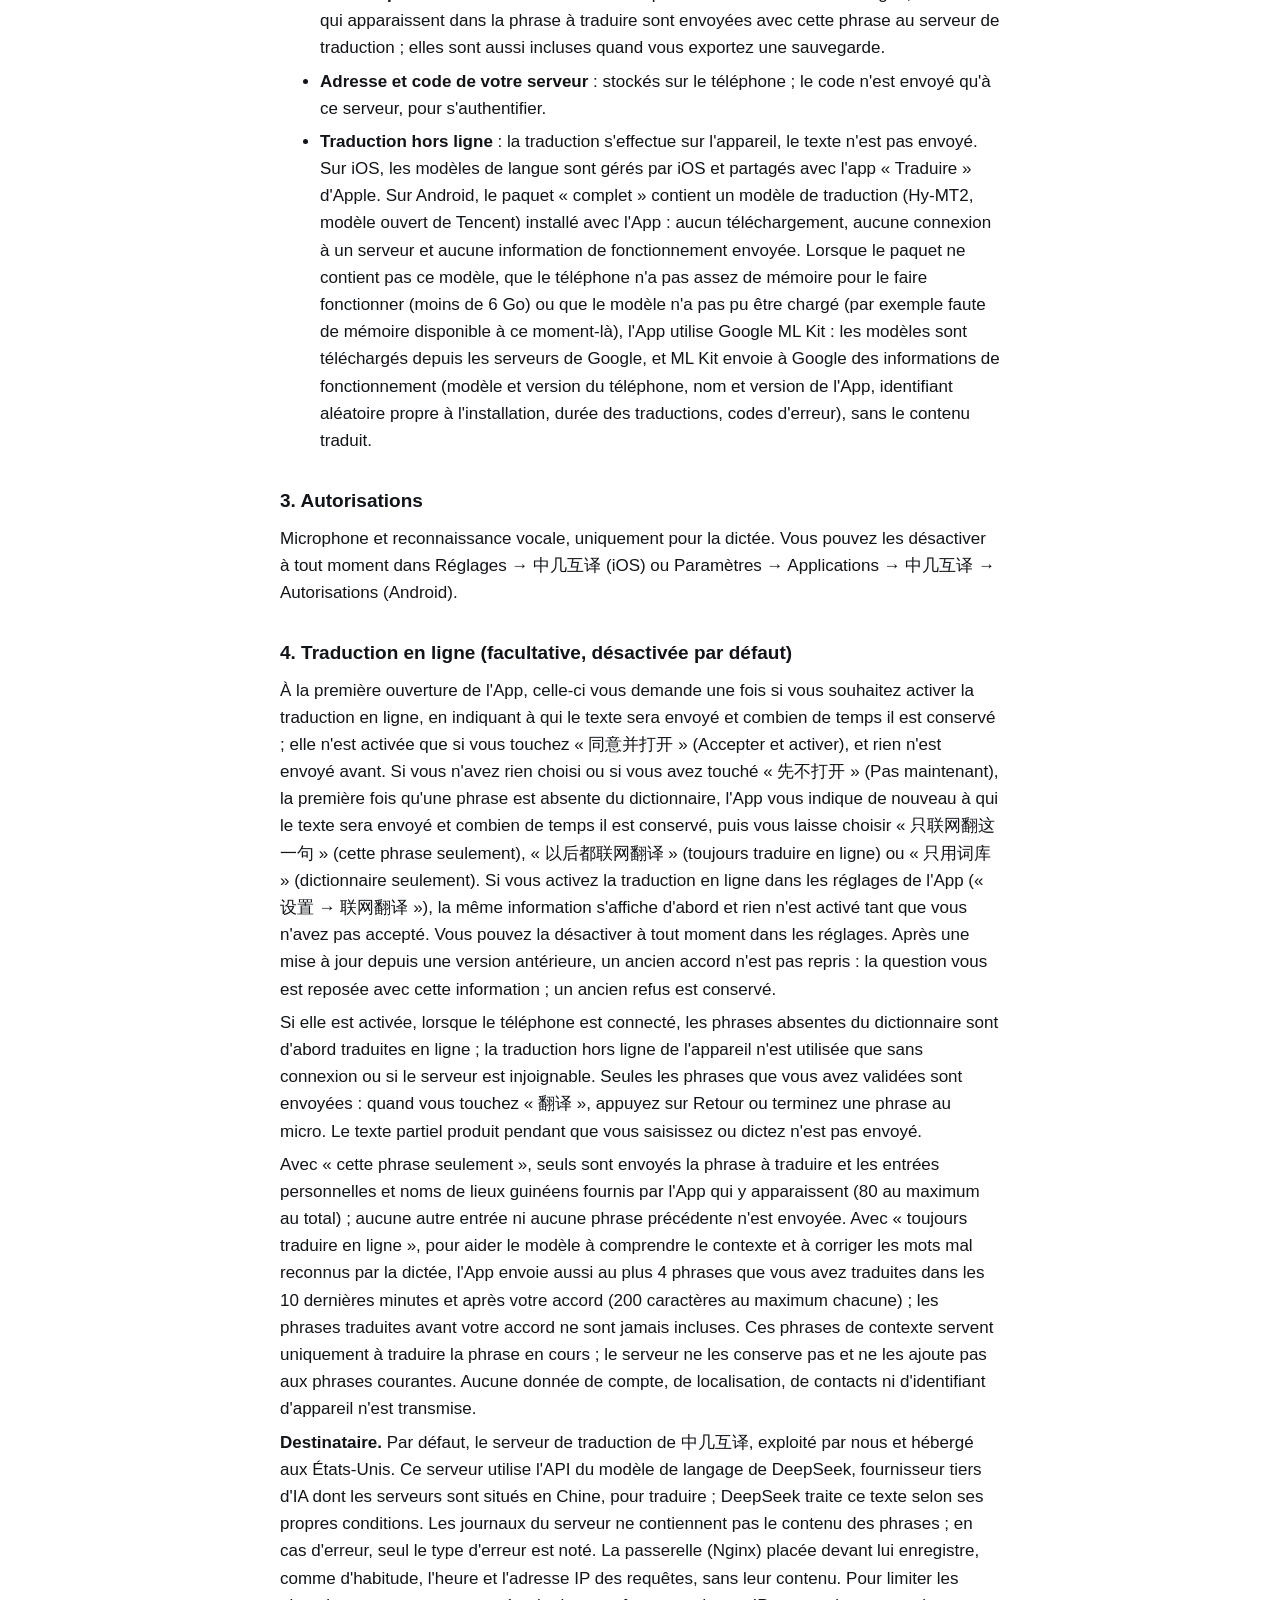
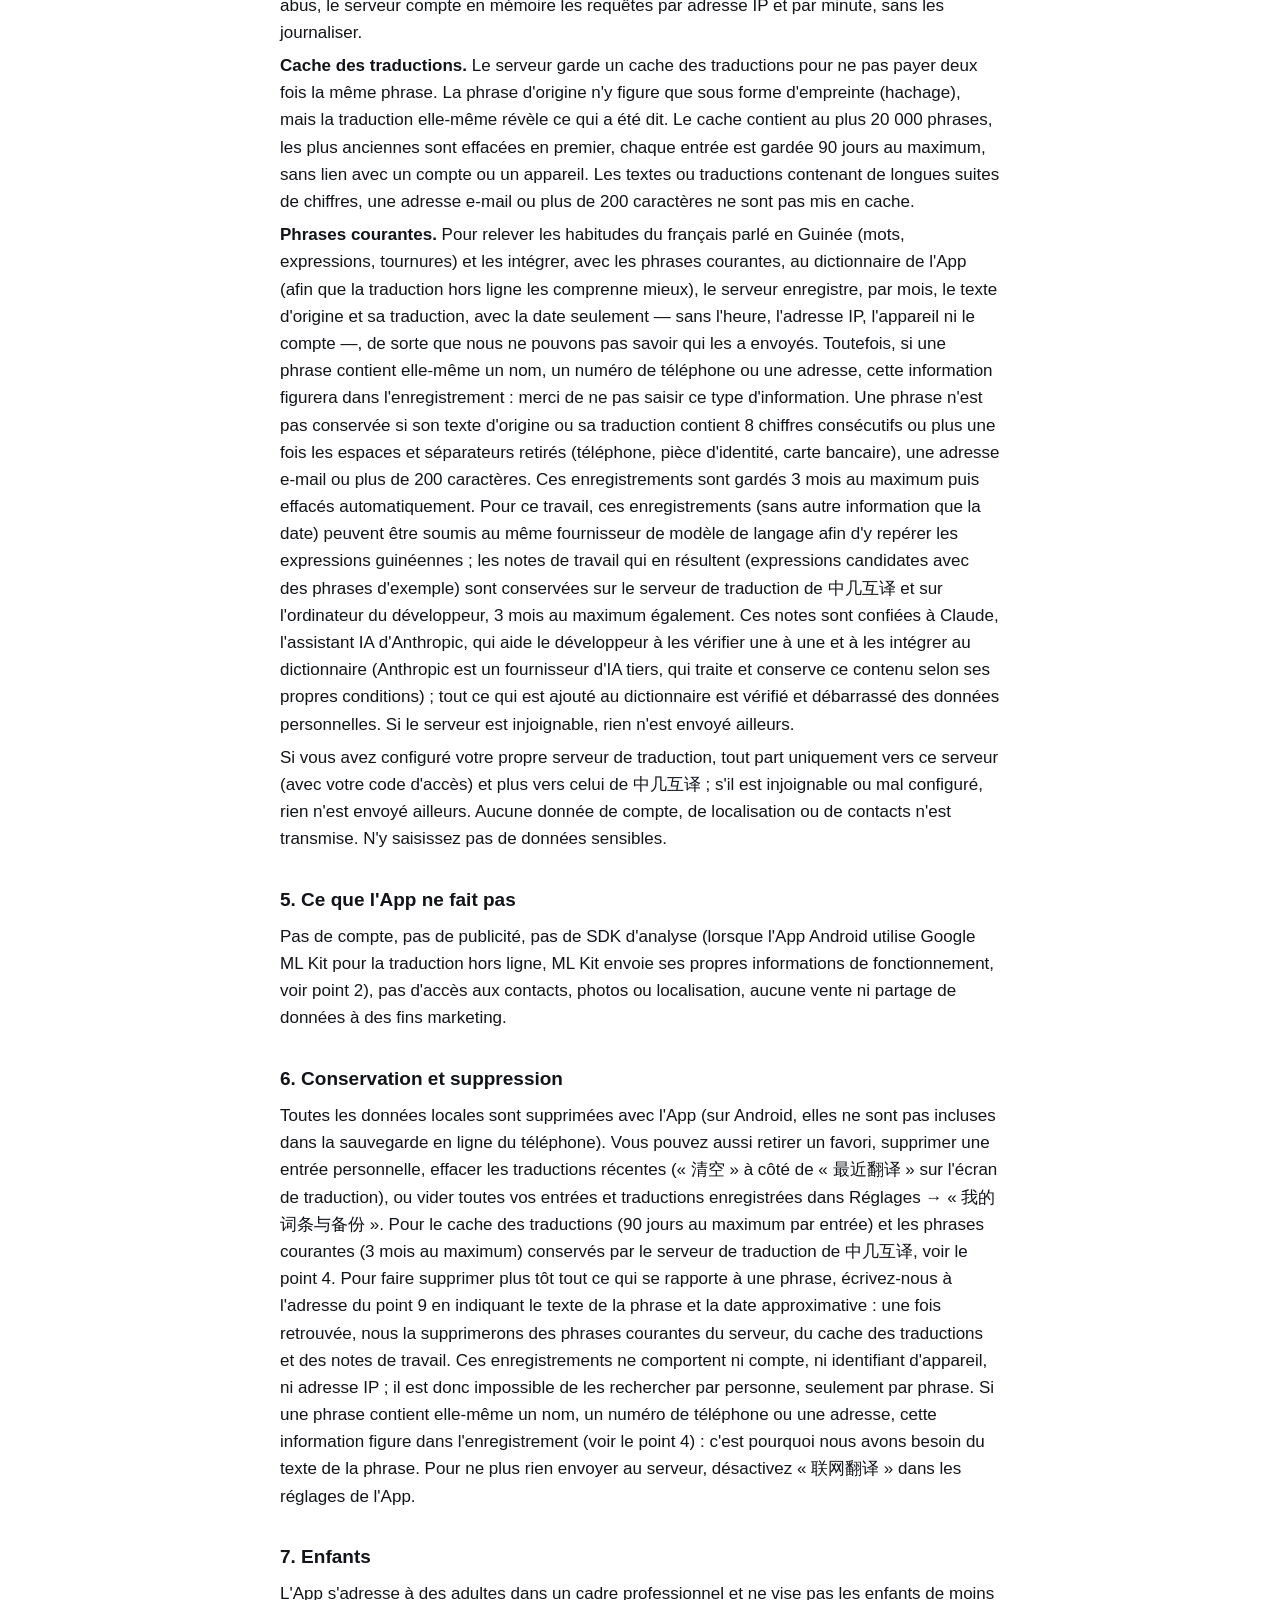
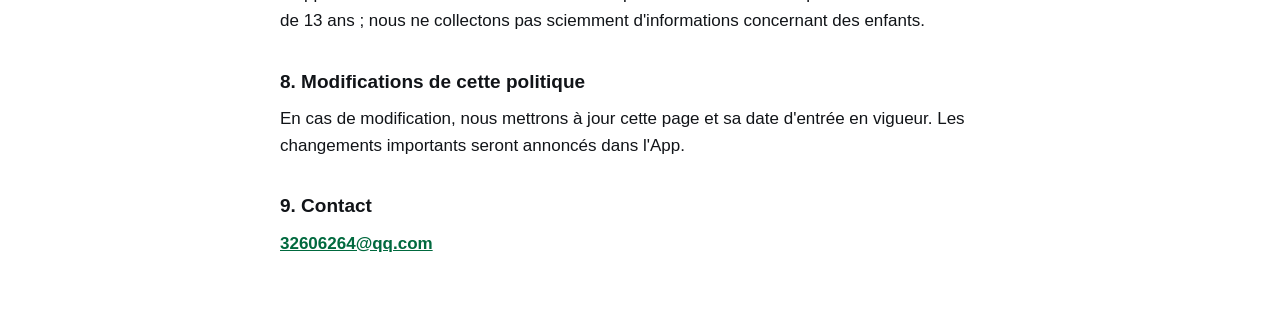
==== commit cc2bed34: "更新网页 2026-11-23" ====
--- a/privacy.html
+++ b/privacy.html
@@ -25,10 +25,10 @@
 <body>
 <p class="langs"><a href="#zh">中文</a> · <a href="#en">English</a> · <a href="#fr">Français</a></p>
 <h1 id="zh">中几互译 隐私政策</h1>
-<p class="meta">生效日期：2026 年 11 月 20 日 · 适用于 iOS 版和安卓版「中几互译」（下称「本 App」）。两个版本不一样的地方分开写明。</p>
+<p class="meta">生效日期：2026 年 11 月 23 日 · 适用于 iOS 版和安卓版「中几互译」（下称「本 App」）。两个版本不一样的地方分开写明。</p>
 
 <div class="box">
-<p><strong>一句话版本：</strong>你的收藏、词条、最近翻译和已存译文保存在你的手机上；翻译和语音识别尽量在手机本机完成；只有你同意了联网翻译，并且点了「翻译」或对着话筒说完一句以后，才会把那一句文字（连同这句里用到的你自己的词条和 App 自带的地名对照）发到中几互译的翻译服务器，再交给第三方大模型服务商翻译；还在打字、没说完的半句不会发出去。服务器会留存常用句（原文和译文，最多 3 个月），用来整理几内亚人说法语的习惯、改进 App 自带的词库。本 App 没有账号、没有广告、不收集使用统计。安卓版的离线翻译在手机上完成：「完整版」安装包、内存 6 GB 以上的手机用 App 自带的模型，不联网，也不发运行情况；其余的安卓手机用谷歌 ML Kit，ML Kit 会给谷歌发它自己的运行情况（不含翻译内容，见第 2 条）。</p>
+<p><strong>一句话版本：</strong>你的收藏、词条、最近翻译和已存译文保存在你的手机上；翻译和语音识别尽量在手机本机完成；只有你同意了联网翻译，并且点了「翻译」或对着话筒说完一句以后，才会把那一句文字（连同这句里用到的你自己的词条和 App 自带的地名对照）发到中几互译的翻译服务器，再交给第三方大模型服务商翻译；还在打字、没说完的半句不会发出去。服务器会留存常用句（原文和译文，最多 3 个月），用来整理几内亚人说法语的习惯、改进 App 自带的词库。本 App 没有账号、没有广告、不收集使用统计。安卓版的离线翻译在手机上完成：用 App 自带的模型时（「完整版」安装包、内存 6 GB 以上的手机，模型能装进内存），不联网，也不发运行情况；手机带不动、安装包里没带模型，或者自带的模型这次没能装进内存时，改用谷歌 ML Kit，ML Kit 会给谷歌发它自己的运行情况（不含翻译内容，见第 2 条）。现在用的是哪一种，App 的「设置 → 离线翻译」里写着。</p>
 </div>
 
 <h2>1. 我们是谁</h2>
@@ -38,12 +38,12 @@
 <table>
 <tr><th>信息</th><th>用途</th><th>保存在哪里</th><th>会不会离开手机</th></tr>
 <tr><td>你输入或说出的文字</td><td>翻译</td><td>翻译结果会存在手机本机的「已存译文」里，方便断网再用</td><td>默认不会。只有你同意联网翻译以后，词库里没有、你点了「翻译」或说完的整句才会发到翻译服务器（见第 4 条）</td></tr>
-<tr><td>话筒声音</td><td>把你或对方说的话转成文字</td><td>不保存录音</td><td>iOS 版：由 iPhone 系统的语音识别处理。手机支持本机识别时在手机上完成；否则由 Apple 的语音识别服务处理，受 Apple 隐私政策约束。<br>安卓版：由手机上的语音识别服务处理（多半是谷歌的）。下载了离线语音识别的语言在手机上完成；否则由该服务联网识别，受它的提供方（多半是谷歌）的隐私政策约束</td></tr>
+<tr><td>话筒声音</td><td>把你或对方说的话转成文字</td><td>不保存录音</td><td>iOS 版：由 iPhone 系统的语音识别处理。手机支持本机识别时在手机上完成；否则由 Apple 的语音识别服务处理，受 Apple 隐私政策约束。<br>安卓版「完整版」：法语由 App 自带的语音识别（NVIDIA 开源的 Parakeet 模型）在手机上完成，声音不发出去；它用不了时只换成手机上不联网的本机识别，没有就不收音。你可以在「设置 → 语音输入」里把法语改成手机的语音识别（下面那样处理，多半要联网），也能改回。中文照下面说的处理。<br>安卓版（其他情况）：由手机上的语音识别服务处理（多半是谷歌的）。下载了离线语音识别的语言在手机上完成；否则由该服务联网识别，受它的提供方（多半是谷歌）的隐私政策约束。话筒出问题时你在 App 里点了「改用…识别」的语言（点之前 App 会说明并请你确认），改由你选的那个语音识别服务处理，即使下载了离线语音识别也交给它，它多半要联网；在「设置 → 语音输入」里可以改回手机默认的</td></tr>
 <tr><td>要朗读的法语句子</td><td>念给对方听</td><td>不保存</td><td>一般在手机上合成。iOS 版用 iPhone 系统自带的朗读声音。<br>安卓版：安装包里带着法语朗读模型（Supertonic 3，「完整版」安装包才带）、手机也带得动时，默认用 App 自带的声音，在手机上合成，不联网；其余情况用手机朗读引擎的声音，其中标着「要联网」的声音，会把要念的那句交给朗读引擎的提供方（多半是谷歌）合成</td></tr>
 <tr><td>收藏、最近翻译（最多 30 条）、设置（外观、汇率）</td><td>你自己的使用</td><td>手机本机</td><td>不会</td></tr>
 <tr><td>我的词条</td><td>你自己的使用；让翻译更准</td><td>手机本机</td><td>联网翻译时，这句里出现了的词条会随这句一起发给翻译服务器；你用「导出」分享备份时也会带上</td></tr>
 <tr><td>自己的翻译服务器的地址和口令</td><td>连接你自己的服务器</td><td>手机本机</td><td>口令只发给你填的那台服务器，用来验证身份</td></tr>
-<tr><td>离线翻译的语言包、模型</td><td>断网翻译整句</td><td>iOS 版：由 iOS 系统管理，和 Apple「翻译」App 共用。<br>安卓版：「完整版」安装包里带着离线翻译模型（腾讯开源的 Hy-MT2），随 App 一起装到手机上，不用下载；安装包里没带模型、或手机内存不够（不到 6 GB）带不动时，用谷歌 ML Kit 的语言包，下载后存在本 App 里</td><td>翻译在手机上完成，句子不发出去。iOS 版下载语言包时手机会连接 Apple 服务器。<br>安卓版用 App 自带的模型时，不下载、不连接任何服务器，也不发运行情况。安卓版用谷歌 ML Kit 时，下载语言包要连接谷歌服务器；另外 ML Kit 会把它自己的运行情况发给谷歌（手机型号和系统版本、App 包名和版本、每次安装随机生成的编号、翻译用了多久、出错代码），谷歌用来改进 ML Kit，不含你翻译的内容</td></tr>
+<tr><td>离线翻译的语言包、模型</td><td>断网翻译整句</td><td>iOS 版：由 iOS 系统管理，和 Apple「翻译」App 共用。<br>安卓版：「完整版」安装包里带着离线翻译模型（腾讯开源的 Hy-MT2），随 App 一起装到手机上，不用下载；安装包里没带模型、手机内存不够（不到 6 GB）带不动，或者模型这次没能装进内存（比如手机内存一时紧张）时，用谷歌 ML Kit 的语言包，下载后存在本 App 里</td><td>翻译在手机上完成，句子不发出去。iOS 版下载语言包时手机会连接 Apple 服务器。<br>安卓版用 App 自带的模型时，不下载、不连接任何服务器，也不发运行情况。安卓版用谷歌 ML Kit 时（包括自带的模型这次没装上、改用 ML Kit 的时候），下载语言包要连接谷歌服务器；另外 ML Kit 会把它自己的运行情况发给谷歌（手机型号和系统版本、App 包名和版本、每次安装随机生成的编号、翻译用了多久、出错代码），谷歌用来改进 ML Kit，不含你翻译的内容</td></tr>
 </table>
 
 <h2>3. 权限</h2>
@@ -59,7 +59,7 @@
 <p>选「只联网翻这一句」，发出去的只有<strong>那一段要翻译的文字</strong>，以及这句里出现了的「我的词条」和 App 自带的几内亚地名对照（合计最多 80 条，用来让翻译更准）；其他词条不会发，前面翻过的句子也不带。选了「以后都联网翻译」，为了让大模型看懂前后文、猜出被语音识别听错的词，还会带上你同意之后、最近 10 分钟里翻过的最多 4 句（每句最多 200 字）；同意之前翻过的不带。这几句只用来帮助翻译当前这句，服务器不留存，也不收进下面说的常用句记录。不会发送你的账号、位置、通讯录、设备标识。</p>
 <p>发给谁，取决于你的设置：</p>
 <ul>
-<li><strong>默认</strong>：中几互译的翻译服务器（由我们运营，服务器在美国）。它再调用深度求索（DeepSeek）的大模型接口完成翻译（DeepSeek 是第三方大模型服务商，服务器在中国），DeepSeek 按它自己的条款处理这段文字。服务器的程序日志不记句子内容，出错时只记错误的类别；服务器前面的网关（Nginx）会按常规记下访问时间和来源 IP，不记句子内容。为了防止滥用，服务器在内存里按来源 IP 数每分钟的请求次数，不写进日志。<br><strong>译文缓存</strong>：服务器会把译文存成缓存，同一句话再翻时直接用、不重复付费。缓存里原文只存成哈希（一串看不出原话的编码），但译文本身能看出说了什么；缓存最多存两万句，满了先删最早的，每条最多留 90 天，不和任何账号或设备关联。原文或译文里带长串数字、邮箱地址，或超过 200 字的，不进缓存。<br><strong>常用句留存</strong>：为了整理几内亚人说法语的习惯（当地词语、说法、语法），把它们和常用句收进 App 自带的词库（以后断网也能翻得更准），服务器会把这段文字的原文和译文按月存成记录，只记日期，不记几点、来源 IP、设备和账号，所以我们看不出是谁发的。但句子里如果自己写了姓名、电话、地址这类信息，记录里就会有，所以这类信息请不要输入。原文或译文里，去掉空格和分隔符后有 8 位以上连续数字（电话、证件号、银行卡号）、带邮箱地址、或超过 200 字的，不留存。记录最多保留 3 个月，到期自动删除。整理时会把这些记录（不带日期以外的任何信息）再交给同一家大模型服务商，帮忙找出里面的几内亚说法；整理出来的工作表（候选说法和例句）只存在开发者的电脑上，同样最多保留 3 个月；找出来的说法和句子都经人工核对、去掉个人信息后才收进词库。服务器连不上时就不联网翻译，不会改发给别家。</li>
+<li><strong>默认</strong>：中几互译的翻译服务器（由我们运营，服务器在美国）。它再调用深度求索（DeepSeek）的大模型接口完成翻译（DeepSeek 是第三方大模型服务商，服务器在中国），DeepSeek 按它自己的条款处理这段文字。服务器的程序日志不记句子内容，出错时只记错误的类别；服务器前面的网关（Nginx）会按常规记下访问时间和来源 IP，不记句子内容。为了防止滥用，服务器在内存里按来源 IP 数每分钟的请求次数，不写进日志。<br><strong>译文缓存</strong>：服务器会把译文存成缓存，同一句话再翻时直接用、不重复付费。缓存里原文只存成哈希（一串看不出原话的编码），但译文本身能看出说了什么；缓存最多存两万句，满了先删最早的，每条最多留 90 天，不和任何账号或设备关联。原文或译文里带长串数字、邮箱地址，或超过 200 字的，不进缓存。<br><strong>常用句留存</strong>：为了整理几内亚人说法语的习惯（当地词语、说法、语法），把它们和常用句收进 App 自带的词库（以后断网也能翻得更准），服务器会把这段文字的原文和译文按月存成记录，只记日期，不记几点、来源 IP、设备和账号，所以我们看不出是谁发的。但句子里如果自己写了姓名、电话、地址这类信息，记录里就会有，所以这类信息请不要输入。原文或译文里，去掉空格和分隔符后有 8 位以上连续数字（电话、证件号、银行卡号）、带邮箱地址、或超过 200 字的，不留存。记录最多保留 3 个月，到期自动删除。整理时会把这些记录（不带日期以外的任何信息）再交给同一家大模型服务商，帮忙找出里面的几内亚说法；整理出来的工作表（候选说法和例句）存在中几互译的翻译服务器和开发者的电脑上，同样最多保留 3 个月。工作表会交给 Anthropic 的 AI 助手 Claude，帮开发者逐条核对、整理进词库（Anthropic 是第三方 AI 服务商，按它自己的条款处理和保存这些内容）；收进词库的说法和句子都经过核对、去掉个人信息。服务器连不上时就不联网翻译，不会改发给别家。</li>
 <li><strong>填了「自己的翻译服务器」</strong>：只发给你填写的那台服务器（连同你填的口令），不再发给中几互译的服务器；那台服务器连不上或地址填错时，就不联网翻译，也不会改发给别家。那台服务器由你或你的单位自行运营，它再用什么服务翻译、是否保存译文，由服务器的运营者负责说明。</li>
 </ul>
 <p>请不要在联网翻译中输入证件号、银行卡号、密码等敏感信息。</p>
@@ -67,7 +67,7 @@
 <h2>5. 我们不做的事</h2>
 <ul>
 <li>没有账号系统，不要求注册。</li>
-<li>没有广告，不接入任何广告或数据分析 SDK，不收集使用统计（安卓版在用谷歌 ML Kit 做离线翻译的手机上，ML Kit 会给谷歌发它自己的运行情况，见第 2 条）。</li>
+<li>没有广告，不接入任何广告或数据分析 SDK，不收集使用统计（安卓版用谷歌 ML Kit 做离线翻译时，ML Kit 会给谷歌发它自己的运行情况，见第 2 条）。</li>
 <li>不读取通讯录、照片、位置。</li>
 <li>不把你的数据卖给或分享给任何第三方用于营销。</li>
 </ul>
@@ -87,19 +87,19 @@
 <hr />
 
 <h1 id="en">Privacy Policy — 中几互译 (Guinea Translator)</h1>
-<p class="meta">Effective 20 November 2026 · Applies to the iOS and Android apps “中几互译” (the “App”). Differences between the two versions are stated where they exist.</p>
-<div class="box"><p><strong>In short:</strong> your favourites, your own entries, recent translations and saved translations stay on your phone. Translation and speech recognition run on the device whenever possible. A sentence leaves the phone only if you have agreed to online translation and have confirmed that sentence (by tapping “翻译” / Translate, or by finishing speaking): it is then sent to the 中几互译 translation server, together with those of your own entries and the App's built-in Guinean place names that appear in the sentence, and passed on to a third-party large language model provider for translation. Unfinished text that you are still typing or dictating is not sent. The server keeps common sentences (original text and translation, for at most 3 months) to improve the App's built-in phrasebook. There is no account, no advertising and no usage analytics. On Android, offline translation runs on the phone: with the “full” package on phones with 6 GB of memory or more, the App's built-in model is used, with no connection and no operating information sent; other Android phones use Google ML Kit, which sends Google its own operating information, without the translated content (see section 2).</p></div>
+<p class="meta">Effective 23 November 2026 · Applies to the iOS and Android apps “中几互译” (the “App”). Differences between the two versions are stated where they exist.</p>
+<div class="box"><p><strong>In short:</strong> your favourites, your own entries, recent translations and saved translations stay on your phone. Translation and speech recognition run on the device whenever possible. A sentence leaves the phone only if you have agreed to online translation and have confirmed that sentence (by tapping “翻译” / Translate, or by finishing speaking): it is then sent to the 中几互译 translation server, together with those of your own entries and the App's built-in Guinean place names that appear in the sentence, and passed on to a third-party large language model provider for translation. Unfinished text that you are still typing or dictating is not sent. The server keeps common sentences (original text and translation, for at most 3 months) to improve the App's built-in phrasebook. There is no account, no advertising and no usage analytics. On Android, offline translation runs on the phone. When the App's built-in model is used (the “full” package, on phones with 6 GB of memory or more, when the model loads), no connection is made and no operating information is sent. When the phone cannot run it, the package does not include it, or the model fails to load this time, the App switches to Google ML Kit, which sends Google its own operating information, without the translated content (see section 2). The App's settings (“离线翻译”) show which one is in use.</p></div>
 <h2>1. Who we are</h2>
 <p>The App is developed and operated by <strong>ChengLong Yang</strong>. Contact: <strong><a href="mailto:32606264@qq.com">32606264@qq.com</a></strong>.</p>
 <h2>2. What the App processes</h2>
 <ul>
 <li><strong>Text you type or dictate</strong>: used for translation; results are saved locally on the phone so they can be reused offline. It leaves the device only after you have agreed to online translation, and only for sentences that are not in the phrasebook and that you have confirmed (see section 4).</li>
-<li><strong>Microphone audio</strong>: used only while you tap one of the dictation buttons; no recording is kept. On iOS, speech recognition is done by iOS: on the device when supported, otherwise by Apple's speech recognition service under Apple's privacy policy. On Android, it is done by the phone's speech recognition service (usually Google's): on the device for languages downloaded for offline use, otherwise online by that service.</li>
+<li><strong>Microphone audio</strong>: used only while you tap one of the dictation buttons; no recording is kept. On iOS, speech recognition is done by iOS: on the device when supported, otherwise by Apple's speech recognition service under Apple's privacy policy. On Android, in the full version French is recognized on the phone by the app's own built-in model (NVIDIA's open Parakeet model) and the audio does not leave the device; if it cannot be used, only the phone's offline on-device recognition is used instead, and otherwise nothing is recorded. You can switch French to the phone's speech recognition (handled as described next, usually online) in Settings → 语音输入 (voice input), and switch back. Otherwise, and for Chinese, it is done by the phone's speech recognition service (usually Google's): on the device for languages downloaded for offline use, otherwise online by that service. If the microphone fails and you tap “改用…识别” (use another recognizer) for a language — the app explains this and asks you to confirm first — that language is handled by the service you chose, even if it has been downloaded for offline use, and that service usually works online; you can switch back to the phone's default in Settings → 语音输入 (voice input).</li>
 <li><strong>Sentences read aloud</strong>: normally synthesised on the device and not stored. On iOS, the phone's system voices are used. On Android, when the installed package includes the French voice model (Supertonic 3, shipped only in the “full” package) and the phone can run it, the App's built-in voice is used by default, on the device and without any connection; otherwise the phone's text-to-speech engine is used, and voices marked “online” (要联网) send the sentence to the provider of that engine (usually Google).</li>
 <li><strong>Favourites, recent translations (30 at most) and settings</strong>: stored only on the phone.</li>
 <li><strong>Your own entries</strong>: stored on the phone. With online translation, the entries that appear in the sentence being translated are sent with that sentence to the translation server; they are also included when you export a backup.</li>
 <li><strong>Address and access code of your own translation server</strong> (optional): stored on the phone; the code is sent only to that server, for authentication.</li>
-<li><strong>Offline translation</strong>: translation happens on the device and the text is not sent anywhere. On iOS, language models are managed by iOS and shared with Apple's Translate app; the phone contacts Apple's servers to download them. On Android, the “full” package ships with a translation model (Tencent's open-source Hy-MT2) that is installed with the App: nothing is downloaded, no server is contacted and no operating information is sent. Where the package does not include that model, or the phone does not have enough memory to run it (less than 6 GB), the App uses Google ML Kit instead: models are downloaded from Google's servers, and ML Kit sends Google operating information (phone model and system version, App package name and version, a random per-installation identifier, how long translations took, error codes), without the translated content.</li>
+<li><strong>Offline translation</strong>: translation happens on the device and the text is not sent anywhere. On iOS, language models are managed by iOS and shared with Apple's Translate app; the phone contacts Apple's servers to download them. On Android, the “full” package ships with a translation model (Tencent's open-source Hy-MT2) that is installed with the App: nothing is downloaded, no server is contacted and no operating information is sent. Where the package does not include that model, the phone does not have enough memory to run it (less than 6 GB), or the model fails to load (for example when memory is short at that moment), the App uses Google ML Kit instead: models are downloaded from Google's servers, and ML Kit sends Google operating information (phone model and system version, App package name and version, a random per-installation identifier, how long translations took, error codes), without the translated content.</li>
 </ul>
 <h2>3. Permissions</h2>
 <p>Microphone and speech recognition, used only for dictation when you tap “我说中文” or “对方说法语”. You can turn them off at any time in Settings → 中几互译 (iOS) or Settings → Apps → 中几互译 → Permissions (Android); typing still works.</p>
@@ -109,11 +109,11 @@
 <p>With “this sentence only”, what is sent is just the sentence to translate and those of your own entries and of the App's built-in Guinean place names that appear in it (80 at most in total); no other entries and no earlier sentences are sent. With “always translate online”, to help the model understand the context and correct words misheard by dictation, the App also sends at most 4 sentences that you translated in the last 10 minutes and after you agreed (200 characters each at most); sentences translated before you agreed are never included. These context sentences are used only to translate the current sentence; the server does not keep them and does not add them to the common-sentence records. No account, location, contacts or device identifier is sent.</p>
 <p><strong>Who receives it.</strong> By default, the 中几互译 translation server, operated by us and hosted in the United States. This server calls the large language model API of DeepSeek, a third-party AI provider whose servers are in China, to produce the translation; DeepSeek handles this text under its own terms. The server's application logs do not contain sentence content; when something fails, only the type of error is logged. The gateway (Nginx) in front of the server records the time and IP address of requests as usual, without their content. To limit abuse, the server counts requests per IP address per minute in memory, without logging them.</p>
 <p><strong>Translation cache.</strong> The server keeps a cache of translations so that the same sentence is not paid for twice. The original text is stored only as a hash, but the translation itself shows what was said. The cache holds at most 20,000 sentences, the oldest are removed first, each entry is kept for at most 90 days, and it is not linked to any account or device. Texts or translations that contain long digit strings, an e-mail address, or more than 200 characters are not cached.</p>
-<p><strong>Common sentences.</strong> To learn how French is spoken in Guinea (local words, expressions, grammar) and add these and common sentences to the App's built-in phrasebook, so that offline translation understands them better, the server stores the original text and its translation in monthly records with the date only — no time of day, IP address, device or account — so we cannot tell who sent them. However, if a sentence itself contains a name, a phone number or an address, that information will be in the record, so please do not enter such information. A sentence is not stored if its original text or its translation contains 8 or more consecutive digits once spaces and separators are removed (phone, ID or bank card numbers), an e-mail address, or more than 200 characters. These records are kept for at most 3 months and then deleted automatically. For this work, the records (with nothing but the date) may be submitted again to the same language model provider to help spot Guinean expressions; the resulting working notes (candidate expressions with example sentences) are kept only on the developer's computer, also for at most 3 months; everything that is kept is checked by hand and stripped of personal information before it is added to the phrasebook. If the server cannot be reached, nothing is sent elsewhere.</p>
+<p><strong>Common sentences.</strong> To learn how French is spoken in Guinea (local words, expressions, grammar) and add these and common sentences to the App's built-in phrasebook, so that offline translation understands them better, the server stores the original text and its translation in monthly records with the date only — no time of day, IP address, device or account — so we cannot tell who sent them. However, if a sentence itself contains a name, a phone number or an address, that information will be in the record, so please do not enter such information. A sentence is not stored if its original text or its translation contains 8 or more consecutive digits once spaces and separators are removed (phone, ID or bank card numbers), an e-mail address, or more than 200 characters. These records are kept for at most 3 months and then deleted automatically. For this work, the records (with nothing but the date) may be submitted again to the same language model provider to help spot Guinean expressions; the resulting working notes (candidate expressions with example sentences) are kept on the 中几互译 translation server and on the developer's computer, also for at most 3 months. The working notes are passed to Claude, the AI assistant of Anthropic, to help the developer review them one by one and add them to the phrasebook (Anthropic is a third-party AI provider and processes and stores this content under its own terms); everything added to the phrasebook is reviewed and stripped of personal information. If the server cannot be reached, nothing is sent elsewhere.</p>
 <p>If you have set up your own translation server, everything goes only to that server (with your access code) and no longer to the 中几互译 server; if it cannot be reached or is misconfigured, nothing is sent elsewhere. That server is run by you or your organisation, which is responsible for explaining what it does with the text.</p>
 <p>Please do not enter ID numbers, bank card numbers, passwords or other sensitive information when using online translation.</p>
 <h2>5. What the App does not do</h2>
-<p>No account and no sign-up. No advertising, no advertising or analytics SDK, no usage statistics (on Android phones that use Google ML Kit for offline translation, ML Kit sends its own operating information, see section 2). No access to contacts, photos or location. No selling or sharing of your data for marketing.</p>
+<p>No account and no sign-up. No advertising, no advertising or analytics SDK, no usage statistics (when the Android app uses Google ML Kit for offline translation, ML Kit sends its own operating information, see section 2). No access to contacts, photos or location. No selling or sharing of your data for marketing.</p>
 <h2>6. Retention and deletion</h2>
 <p>All local data is stored on your phone and is deleted when you delete the App (on Android it is not included in the phone's cloud backup). Inside the App you can also remove a favourite, delete one of your own entries, clear recent translations (“清空” next to “最近翻译” on the translation screen), or clear all your entries and saved translations under “设置 → 我的词条与备份”. For the translation cache (90 days at most per entry) and the common sentences (3 months at most) kept by the 中几互译 translation server, see section 4. To have everything related to a sentence deleted earlier, e-mail us at the address in section 9 with the text of the sentence and the approximate date; once found, we will delete it from the common-sentence records on the server, from the translation cache, and from the working notes. These records have no account, device or IP field, so we cannot search them by person, only by sentence; if a sentence itself contains a name, a phone number or an address, that information is in the record (see section 4), which is why we need the text of the sentence. To stop sending anything to the server, turn off “联网翻译” in the App's settings.</p>
 <h2>7. Children</h2>
@@ -126,19 +126,19 @@
 <hr />
 
 <h1 id="fr">Politique de confidentialité — 中几互译 (Traducteur Guinée)</h1>
-<p class="meta">En vigueur le 20 novembre 2026 · Applications iOS et Android « 中几互译 » (ci-après « l'App ») ; les différences entre les deux versions sont précisées.</p>
-<div class="box"><p><strong>En bref :</strong> vos favoris, vos entrées personnelles, vos traductions récentes et les traductions enregistrées restent sur votre téléphone ; la traduction et la reconnaissance vocale se font autant que possible sur l'appareil ; une phrase ne quitte le téléphone que si vous avez accepté la « traduction en ligne » et que vous avez validé cette phrase (en touchant « 翻译 » / Traduire, ou en terminant de parler) : elle part alors vers le serveur de traduction de 中几互译, avec les entrées personnelles et les noms de lieux guinéens fournis par l'App qui figurent dans la phrase, puis est transmise à un fournisseur tiers de modèle de langage pour être traduite ; un texte que vous êtes encore en train de saisir ou de dicter n'est pas envoyé ; le serveur conserve les phrases courantes (texte d'origine et traduction, 3 mois au maximum) pour enrichir le dictionnaire intégré. Pas de compte, pas de publicité, pas de statistiques d'utilisation. Sur Android, la traduction hors ligne se fait sur le téléphone : avec le paquet « complet », sur les téléphones dotés d'au moins 6 Go de mémoire, l'App utilise son modèle intégré, sans connexion et sans envoyer d'informations de fonctionnement ; les autres téléphones Android utilisent Google ML Kit, qui envoie à Google ses propres informations de fonctionnement, sans le contenu traduit (voir point 2).</p></div>
+<p class="meta">En vigueur le 23 novembre 2026 · Applications iOS et Android « 中几互译 » (ci-après « l'App ») ; les différences entre les deux versions sont précisées.</p>
+<div class="box"><p><strong>En bref :</strong> vos favoris, vos entrées personnelles, vos traductions récentes et les traductions enregistrées restent sur votre téléphone ; la traduction et la reconnaissance vocale se font autant que possible sur l'appareil ; une phrase ne quitte le téléphone que si vous avez accepté la « traduction en ligne » et que vous avez validé cette phrase (en touchant « 翻译 » / Traduire, ou en terminant de parler) : elle part alors vers le serveur de traduction de 中几互译, avec les entrées personnelles et les noms de lieux guinéens fournis par l'App qui figurent dans la phrase, puis est transmise à un fournisseur tiers de modèle de langage pour être traduite ; un texte que vous êtes encore en train de saisir ou de dicter n'est pas envoyé ; le serveur conserve les phrases courantes (texte d'origine et traduction, 3 mois au maximum) pour enrichir le dictionnaire intégré. Pas de compte, pas de publicité, pas de statistiques d'utilisation. Sur Android, la traduction hors ligne se fait sur le téléphone : lorsque l'App utilise son modèle intégré (paquet « complet », téléphone doté d'au moins 6 Go de mémoire, modèle chargé correctement), aucune connexion n'est établie et aucune information de fonctionnement n'est envoyée ; si le téléphone ne peut pas le faire fonctionner, si le paquet ne le contient pas ou si le modèle n'a pas pu être chargé cette fois, l'App passe à Google ML Kit, qui envoie à Google ses propres informations de fonctionnement, sans le contenu traduit (voir point 2). Les réglages de l'App (« 离线翻译 ») indiquent lequel est utilisé.</p></div>
 <h2>1. Responsable</h2>
 <p>L'App est développée et exploitée par <strong>ChengLong Yang</strong>. Contact : <strong><a href="mailto:32606264@qq.com">32606264@qq.com</a></strong>.</p>
 <h2>2. Données traitées</h2>
 <ul>
 <li><strong>Texte saisi ou dicté</strong> : utilisé pour la traduction ; les résultats sont enregistrés localement sur le téléphone. Il ne quitte l'appareil que si vous avez accepté la traduction en ligne, pour les phrases absentes du dictionnaire que vous avez validées (voir point 4).</li>
-<li><strong>Microphone</strong> : utilisé uniquement lorsque vous appuyez sur un bouton de dictée ; aucun enregistrement n'est conservé. Sur iOS, la reconnaissance vocale est assurée par iOS : sur l'appareil quand c'est possible, sinon par le service de reconnaissance vocale d'Apple. Sur Android, elle est assurée par le service de reconnaissance vocale du téléphone (le plus souvent celui de Google) : sur l'appareil pour les langues téléchargées hors ligne, sinon en ligne par ce service.</li>
+<li><strong>Microphone</strong> : utilisé uniquement lorsque vous appuyez sur un bouton de dictée ; aucun enregistrement n'est conservé. Sur iOS, la reconnaissance vocale est assurée par iOS : sur l'appareil quand c'est possible, sinon par le service de reconnaissance vocale d'Apple. Sur Android, dans la version complète, le français est reconnu sur le téléphone par le modèle intégré à l'application (le modèle libre Parakeet de NVIDIA) et le son ne quitte pas l'appareil ; s'il ne peut pas servir, seule la reconnaissance hors ligne du téléphone est utilisée à la place, sinon rien n'est enregistré. Vous pouvez confier le français à la reconnaissance vocale du téléphone (traitée comme décrit ensuite, le plus souvent en ligne) dans Réglages → 语音输入 (saisie vocale), puis revenir en arrière. Dans les autres cas, et pour le chinois, elle est assurée par le service de reconnaissance vocale du téléphone (le plus souvent celui de Google) : sur l'appareil pour les langues téléchargées hors ligne, sinon en ligne par ce service. Si le micro ne marche pas et que vous touchez « 改用…识别 » (utiliser un autre service) pour une langue — l'application l'explique et vous demande de confirmer d'abord —, cette langue est confiée au service choisi, même si elle a été téléchargée hors ligne, et ce service fonctionne le plus souvent en ligne ; vous pouvez revenir au service par défaut du téléphone dans Réglages → 语音输入 (saisie vocale).</li>
 <li><strong>Lecture à voix haute</strong> : la synthèse se fait en général sur l'appareil et rien n'est conservé. Sur iOS, avec les voix du système. Sur Android, lorsque le paquet installé contient le modèle de voix française (Supertonic 3, fourni uniquement dans le paquet « complet ») et que le téléphone peut le faire fonctionner, la voix intégrée à l'App est utilisée par défaut, sur l'appareil et sans connexion ; sinon, c'est le moteur de synthèse du téléphone qui est utilisé, et les voix marquées « en ligne » (要联网) transmettent la phrase à lire au fournisseur de ce moteur (le plus souvent Google).</li>
 <li><strong>Favoris, traductions récentes (30 au maximum) et réglages</strong> : stockés uniquement sur le téléphone.</li>
 <li><strong>Entrées personnelles</strong> : stockées sur le téléphone. Avec la traduction en ligne, les entrées qui apparaissent dans la phrase à traduire sont envoyées avec cette phrase au serveur de traduction ; elles sont aussi incluses quand vous exportez une sauvegarde.</li>
 <li><strong>Adresse et code de votre serveur</strong> : stockés sur le téléphone ; le code n'est envoyé qu'à ce serveur, pour s'authentifier.</li>
-<li><strong>Traduction hors ligne</strong> : la traduction s'effectue sur l'appareil, le texte n'est pas envoyé. Sur iOS, les modèles de langue sont gérés par iOS et partagés avec l'app « Traduire » d'Apple. Sur Android, le paquet « complet » contient un modèle de traduction (Hy-MT2, modèle ouvert de Tencent) installé avec l'App : aucun téléchargement, aucune connexion à un serveur et aucune information de fonctionnement envoyée. Lorsque le paquet ne contient pas ce modèle, ou que le téléphone n'a pas assez de mémoire pour le faire fonctionner (moins de 6 Go), l'App utilise Google ML Kit : les modèles sont téléchargés depuis les serveurs de Google, et ML Kit envoie à Google des informations de fonctionnement (modèle et version du téléphone, nom et version de l'App, identifiant aléatoire propre à l'installation, durée des traductions, codes d'erreur), sans le contenu traduit.</li>
+<li><strong>Traduction hors ligne</strong> : la traduction s'effectue sur l'appareil, le texte n'est pas envoyé. Sur iOS, les modèles de langue sont gérés par iOS et partagés avec l'app « Traduire » d'Apple. Sur Android, le paquet « complet » contient un modèle de traduction (Hy-MT2, modèle ouvert de Tencent) installé avec l'App : aucun téléchargement, aucune connexion à un serveur et aucune information de fonctionnement envoyée. Lorsque le paquet ne contient pas ce modèle, que le téléphone n'a pas assez de mémoire pour le faire fonctionner (moins de 6 Go) ou que le modèle n'a pas pu être chargé (par exemple faute de mémoire disponible à ce moment-là), l'App utilise Google ML Kit : les modèles sont téléchargés depuis les serveurs de Google, et ML Kit envoie à Google des informations de fonctionnement (modèle et version du téléphone, nom et version de l'App, identifiant aléatoire propre à l'installation, durée des traductions, codes d'erreur), sans le contenu traduit.</li>
 </ul>
 <h2>3. Autorisations</h2>
 <p>Microphone et reconnaissance vocale, uniquement pour la dictée. Vous pouvez les désactiver à tout moment dans Réglages → 中几互译 (iOS) ou Paramètres → Applications → 中几互译 → Autorisations (Android).</p>
@@ -148,10 +148,10 @@
 <p>Avec « cette phrase seulement », seuls sont envoyés la phrase à traduire et les entrées personnelles et noms de lieux guinéens fournis par l'App qui y apparaissent (80 au maximum au total) ; aucune autre entrée ni aucune phrase précédente n'est envoyée. Avec « toujours traduire en ligne », pour aider le modèle à comprendre le contexte et à corriger les mots mal reconnus par la dictée, l'App envoie aussi au plus 4 phrases que vous avez traduites dans les 10 dernières minutes et après votre accord (200 caractères au maximum chacune) ; les phrases traduites avant votre accord ne sont jamais incluses. Ces phrases de contexte servent uniquement à traduire la phrase en cours ; le serveur ne les conserve pas et ne les ajoute pas aux phrases courantes. Aucune donnée de compte, de localisation, de contacts ni d'identifiant d'appareil n'est transmise.</p>
 <p><strong>Destinataire.</strong> Par défaut, le serveur de traduction de 中几互译, exploité par nous et hébergé aux États-Unis. Ce serveur utilise l'API du modèle de langage de DeepSeek, fournisseur tiers d'IA dont les serveurs sont situés en Chine, pour traduire ; DeepSeek traite ce texte selon ses propres conditions. Les journaux du serveur ne contiennent pas le contenu des phrases ; en cas d'erreur, seul le type d'erreur est noté. La passerelle (Nginx) placée devant lui enregistre, comme d'habitude, l'heure et l'adresse IP des requêtes, sans leur contenu. Pour limiter les abus, le serveur compte en mémoire les requêtes par adresse IP et par minute, sans les journaliser.</p>
 <p><strong>Cache des traductions.</strong> Le serveur garde un cache des traductions pour ne pas payer deux fois la même phrase. La phrase d'origine n'y figure que sous forme d'empreinte (hachage), mais la traduction elle-même révèle ce qui a été dit. Le cache contient au plus 20 000 phrases, les plus anciennes sont effacées en premier, chaque entrée est gardée 90 jours au maximum, sans lien avec un compte ou un appareil. Les textes ou traductions contenant de longues suites de chiffres, une adresse e-mail ou plus de 200 caractères ne sont pas mis en cache.</p>
-<p><strong>Phrases courantes.</strong> Pour relever les habitudes du français parlé en Guinée (mots, expressions, tournures) et les intégrer, avec les phrases courantes, au dictionnaire de l'App (afin que la traduction hors ligne les comprenne mieux), le serveur enregistre, par mois, le texte d'origine et sa traduction, avec la date seulement — sans l'heure, l'adresse IP, l'appareil ni le compte —, de sorte que nous ne pouvons pas savoir qui les a envoyés. Toutefois, si une phrase contient elle-même un nom, un numéro de téléphone ou une adresse, cette information figurera dans l'enregistrement : merci de ne pas saisir ce type d'information. Une phrase n'est pas conservée si son texte d'origine ou sa traduction contient 8 chiffres consécutifs ou plus une fois les espaces et séparateurs retirés (téléphone, pièce d'identité, carte bancaire), une adresse e-mail ou plus de 200 caractères. Ces enregistrements sont gardés 3 mois au maximum puis effacés automatiquement. Pour ce travail, ces enregistrements (sans autre information que la date) peuvent être soumis au même fournisseur de modèle de langage afin d'y repérer les expressions guinéennes ; les notes de travail qui en résultent (expressions candidates avec des phrases d'exemple) restent sur l'ordinateur du développeur, 3 mois au maximum également ; tout ce qui est retenu est vérifié à la main et débarrassé des données personnelles avant d'être ajouté au dictionnaire. Si le serveur est injoignable, rien n'est envoyé ailleurs.</p>
+<p><strong>Phrases courantes.</strong> Pour relever les habitudes du français parlé en Guinée (mots, expressions, tournures) et les intégrer, avec les phrases courantes, au dictionnaire de l'App (afin que la traduction hors ligne les comprenne mieux), le serveur enregistre, par mois, le texte d'origine et sa traduction, avec la date seulement — sans l'heure, l'adresse IP, l'appareil ni le compte —, de sorte que nous ne pouvons pas savoir qui les a envoyés. Toutefois, si une phrase contient elle-même un nom, un numéro de téléphone ou une adresse, cette information figurera dans l'enregistrement : merci de ne pas saisir ce type d'information. Une phrase n'est pas conservée si son texte d'origine ou sa traduction contient 8 chiffres consécutifs ou plus une fois les espaces et séparateurs retirés (téléphone, pièce d'identité, carte bancaire), une adresse e-mail ou plus de 200 caractères. Ces enregistrements sont gardés 3 mois au maximum puis effacés automatiquement. Pour ce travail, ces enregistrements (sans autre information que la date) peuvent être soumis au même fournisseur de modèle de langage afin d'y repérer les expressions guinéennes ; les notes de travail qui en résultent (expressions candidates avec des phrases d'exemple) sont conservées sur le serveur de traduction de 中几互译 et sur l'ordinateur du développeur, 3 mois au maximum également. Ces notes sont confiées à Claude, l'assistant IA d'Anthropic, qui aide le développeur à les vérifier une à une et à les intégrer au dictionnaire (Anthropic est un fournisseur d'IA tiers, qui traite et conserve ce contenu selon ses propres conditions) ; tout ce qui est ajouté au dictionnaire est vérifié et débarrassé des données personnelles. Si le serveur est injoignable, rien n'est envoyé ailleurs.</p>
 <p>Si vous avez configuré votre propre serveur de traduction, tout part uniquement vers ce serveur (avec votre code d'accès) et plus vers celui de 中几互译 ; s'il est injoignable ou mal configuré, rien n'est envoyé ailleurs. Aucune donnée de compte, de localisation ou de contacts n'est transmise. N'y saisissez pas de données sensibles.</p>
 <h2>5. Ce que l'App ne fait pas</h2>
-<p>Pas de compte, pas de publicité, pas de SDK d'analyse (sur les téléphones Android qui utilisent Google ML Kit pour la traduction hors ligne, ML Kit envoie ses propres informations de fonctionnement, voir point 2), pas d'accès aux contacts, photos ou localisation, aucune vente ni partage de données à des fins marketing.</p>
+<p>Pas de compte, pas de publicité, pas de SDK d'analyse (lorsque l'App Android utilise Google ML Kit pour la traduction hors ligne, ML Kit envoie ses propres informations de fonctionnement, voir point 2), pas d'accès aux contacts, photos ou localisation, aucune vente ni partage de données à des fins marketing.</p>
 <h2>6. Conservation et suppression</h2>
 <p>Toutes les données locales sont supprimées avec l'App (sur Android, elles ne sont pas incluses dans la sauvegarde en ligne du téléphone). Vous pouvez aussi retirer un favori, supprimer une entrée personnelle, effacer les traductions récentes (« 清空 » à côté de « 最近翻译 » sur l'écran de traduction), ou vider toutes vos entrées et traductions enregistrées dans Réglages → « 我的词条与备份 ». Pour le cache des traductions (90 jours au maximum par entrée) et les phrases courantes (3 mois au maximum) conservés par le serveur de traduction de 中几互译, voir le point 4. Pour faire supprimer plus tôt tout ce qui se rapporte à une phrase, écrivez-nous à l'adresse du point 9 en indiquant le texte de la phrase et la date approximative : une fois retrouvée, nous la supprimerons des phrases courantes du serveur, du cache des traductions et des notes de travail. Ces enregistrements ne comportent ni compte, ni identifiant d'appareil, ni adresse IP ; il est donc impossible de les rechercher par personne, seulement par phrase. Si une phrase contient elle-même un nom, un numéro de téléphone ou une adresse, cette information figure dans l'enregistrement (voir le point 4) : c'est pourquoi nous avons besoin du texte de la phrase. Pour ne plus rien envoyer au serveur, désactivez « 联网翻译 » dans les réglages de l'App.</p>
 <h2>7. Enfants</h2>
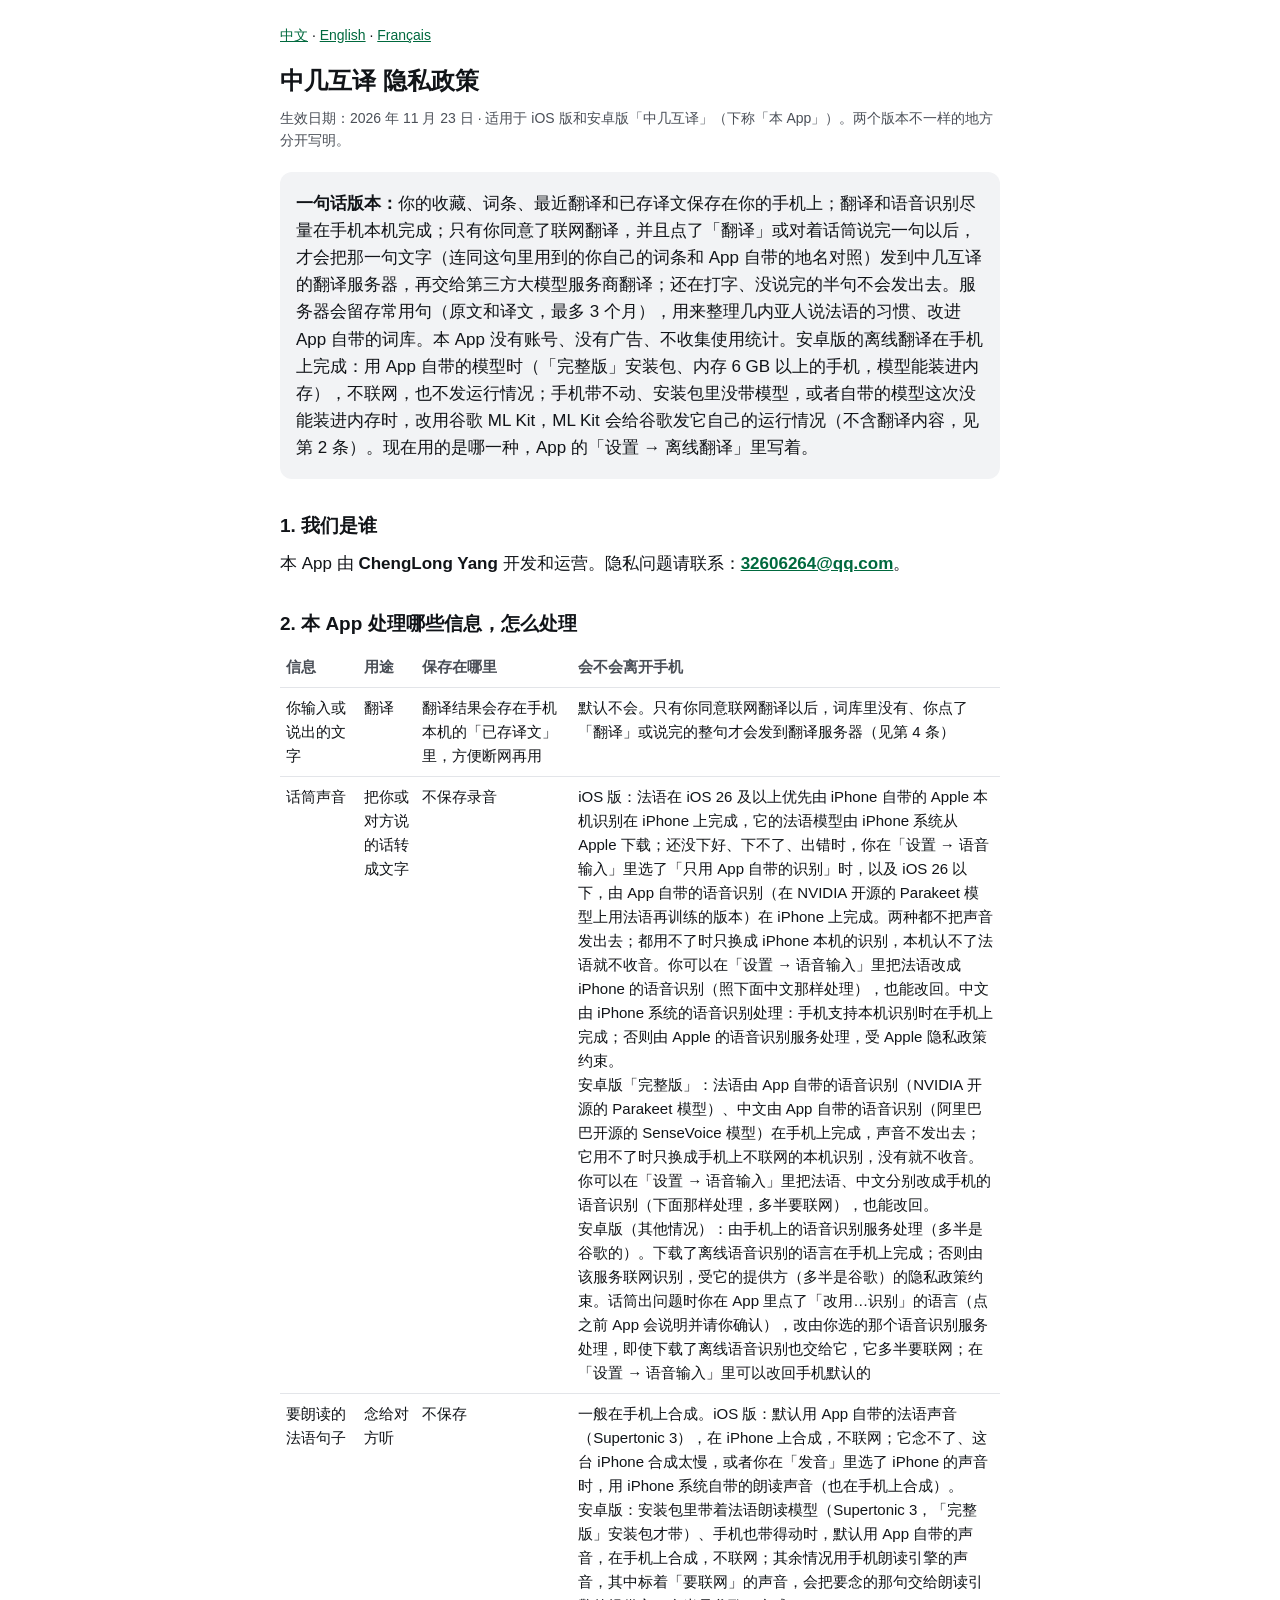
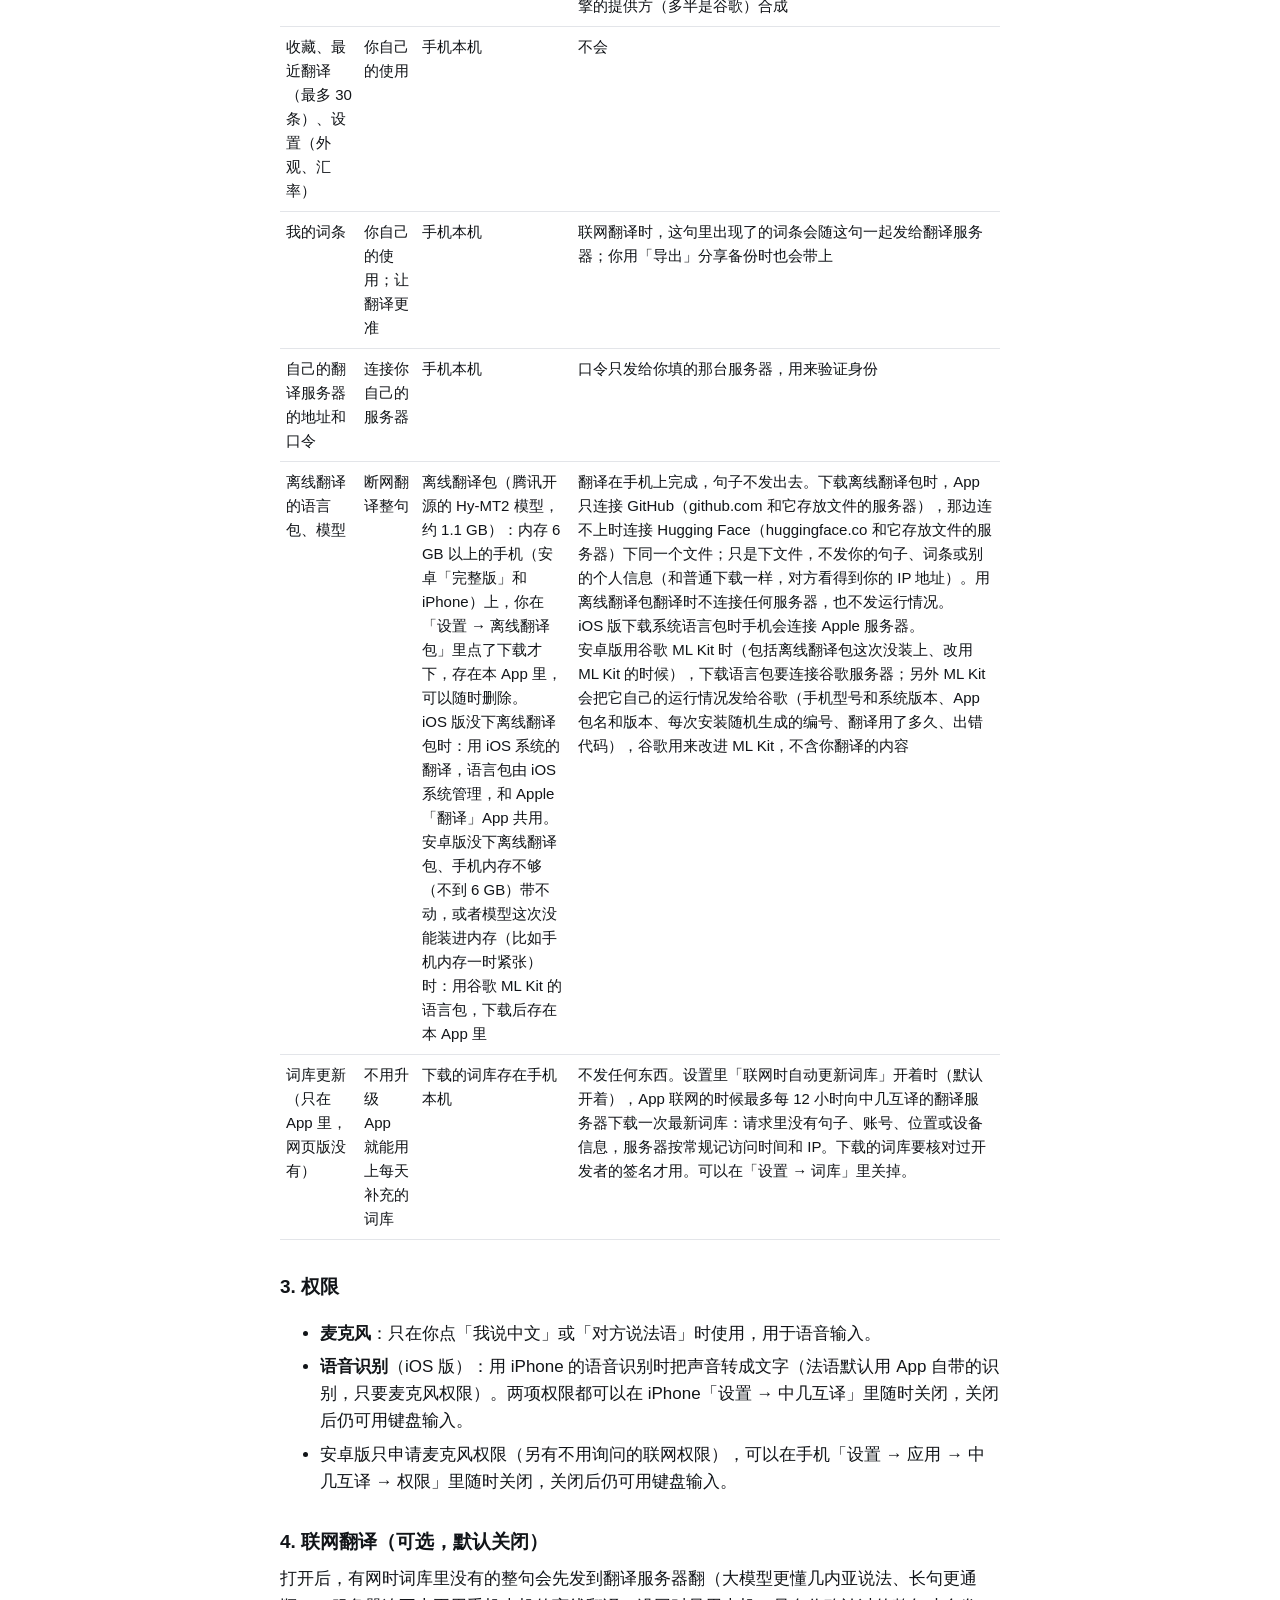
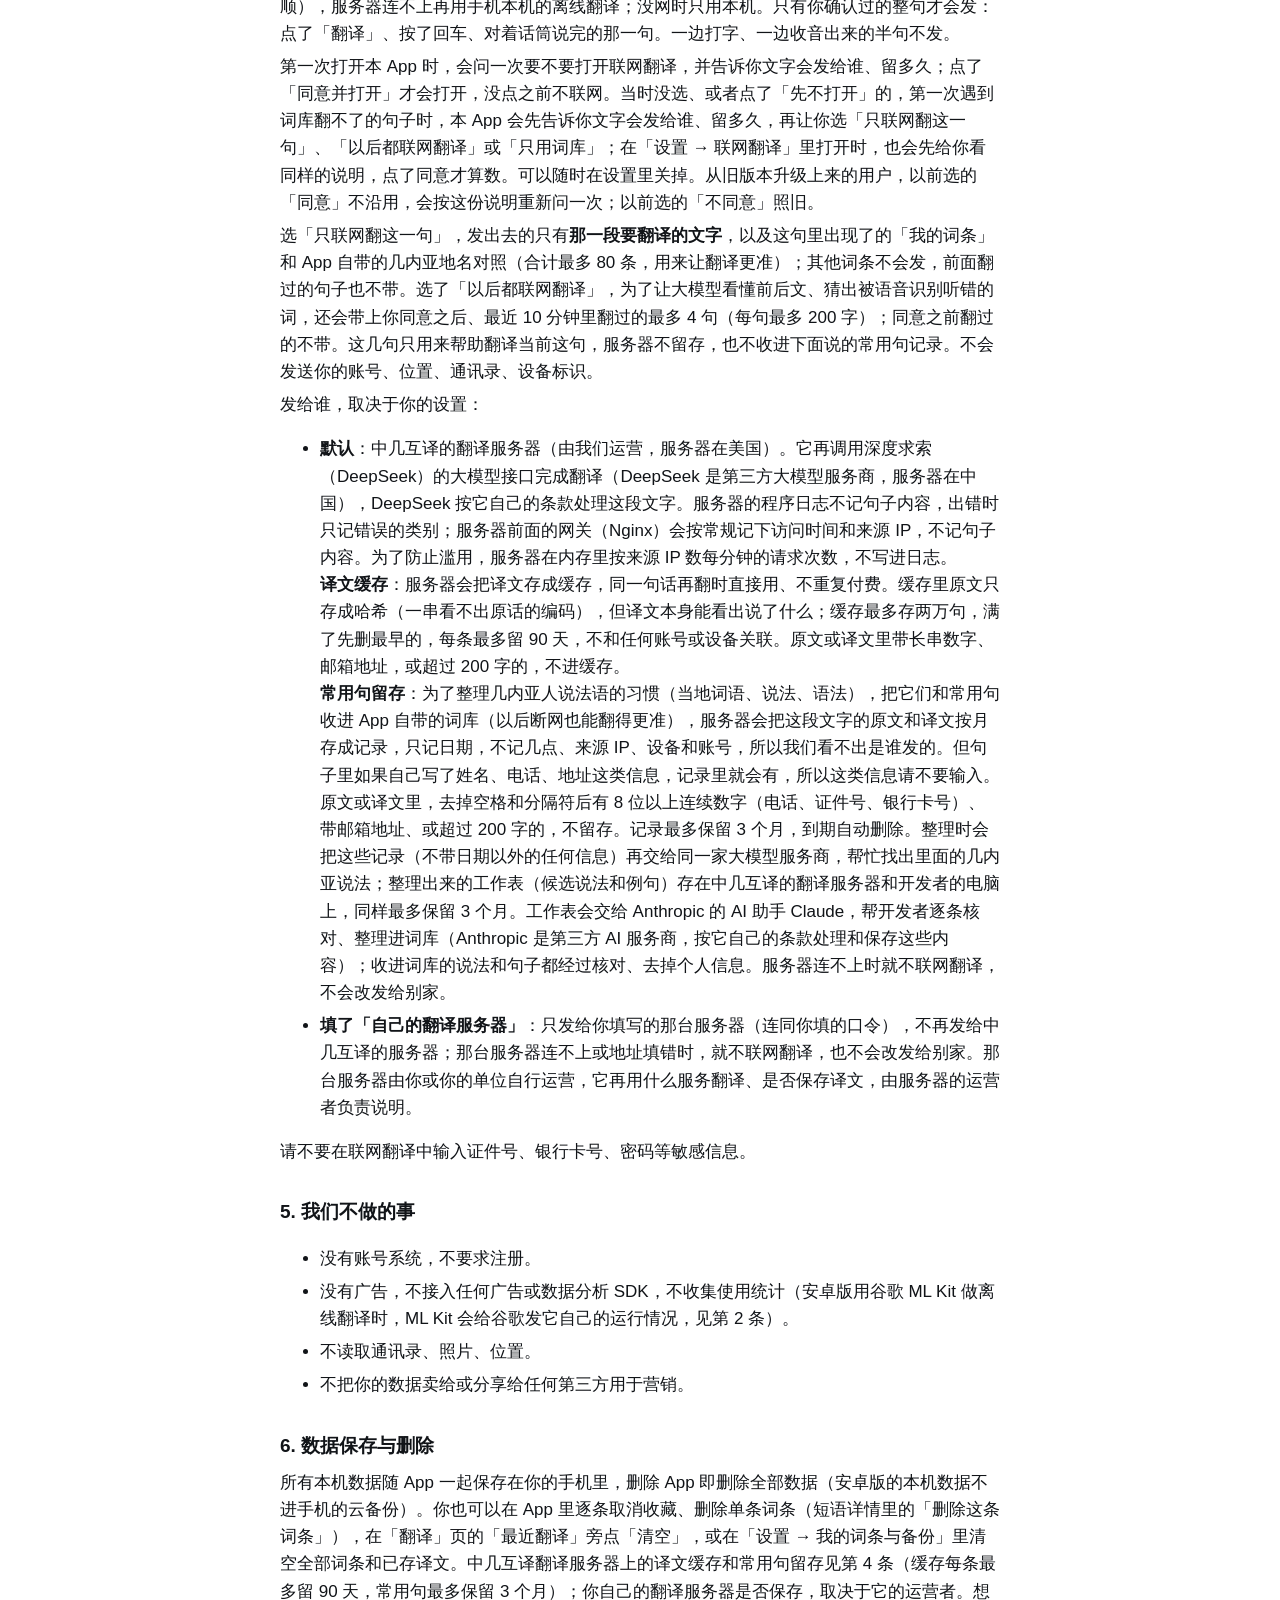
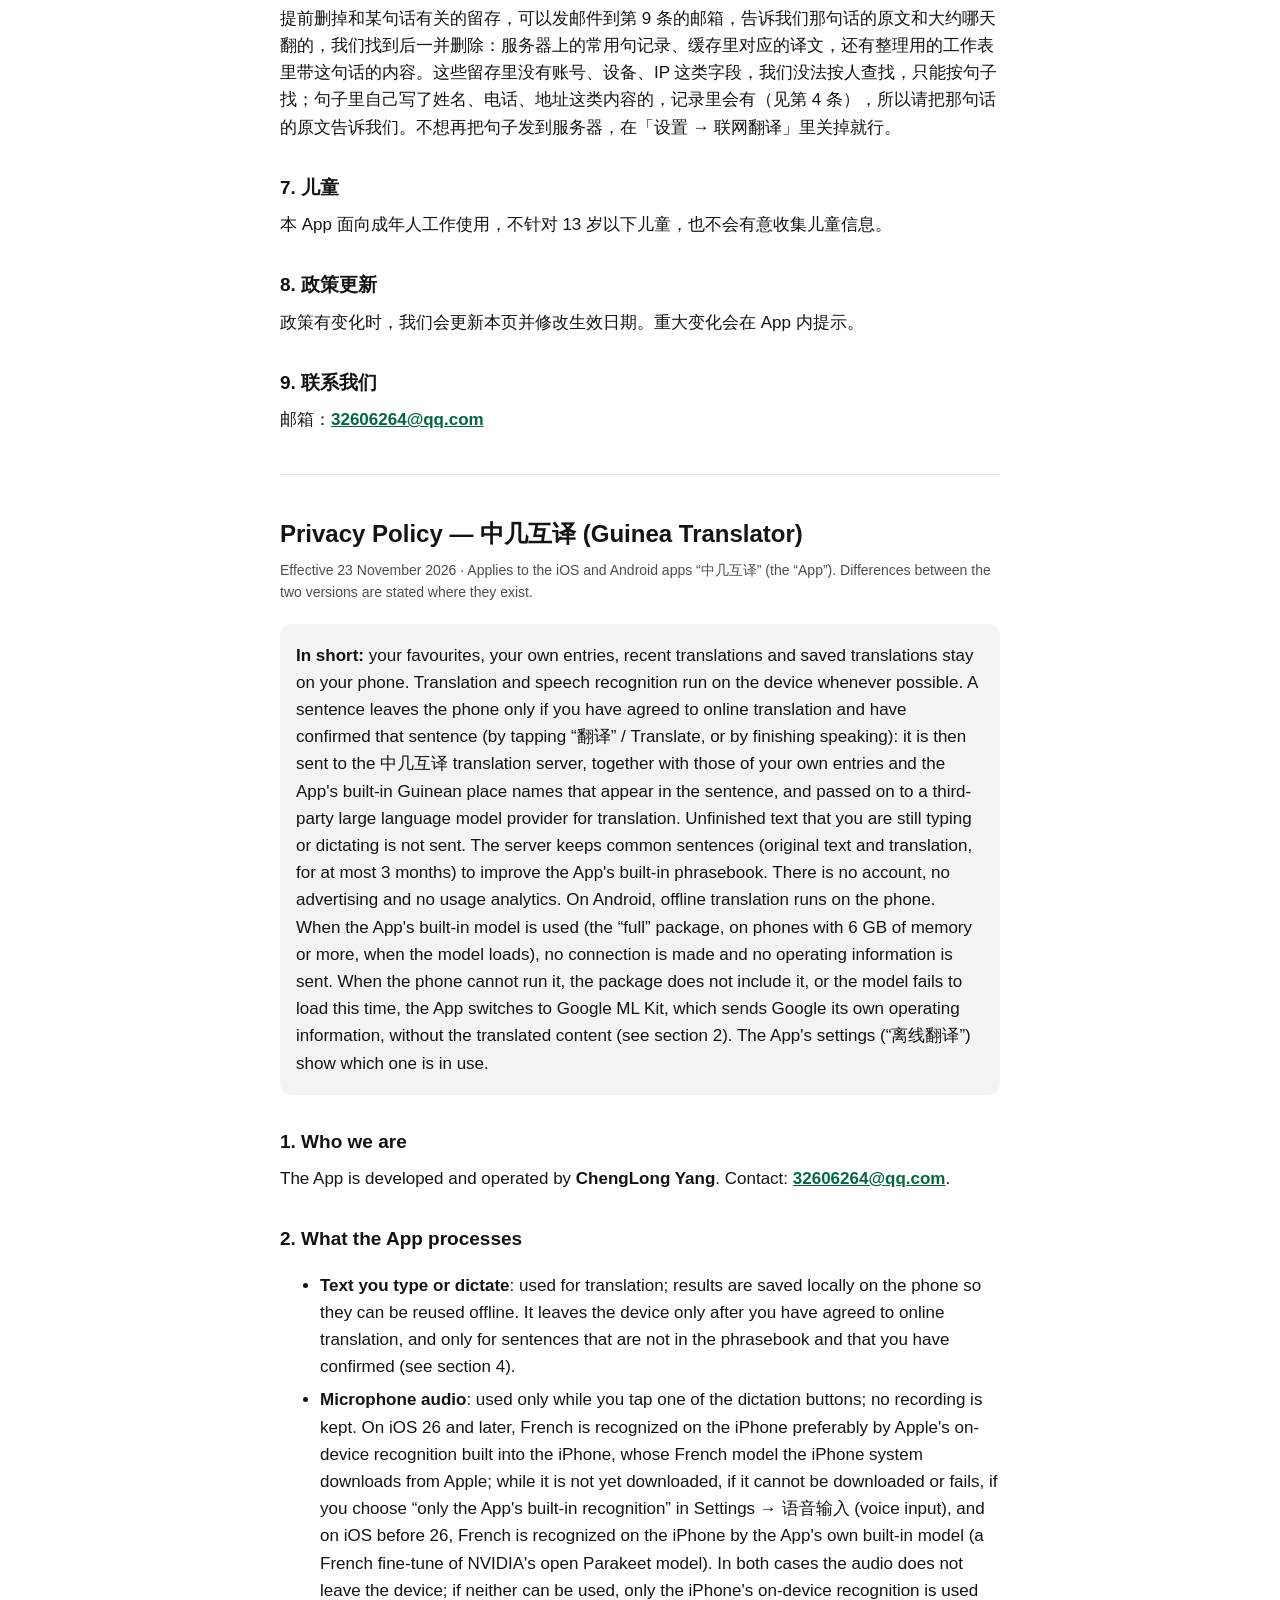
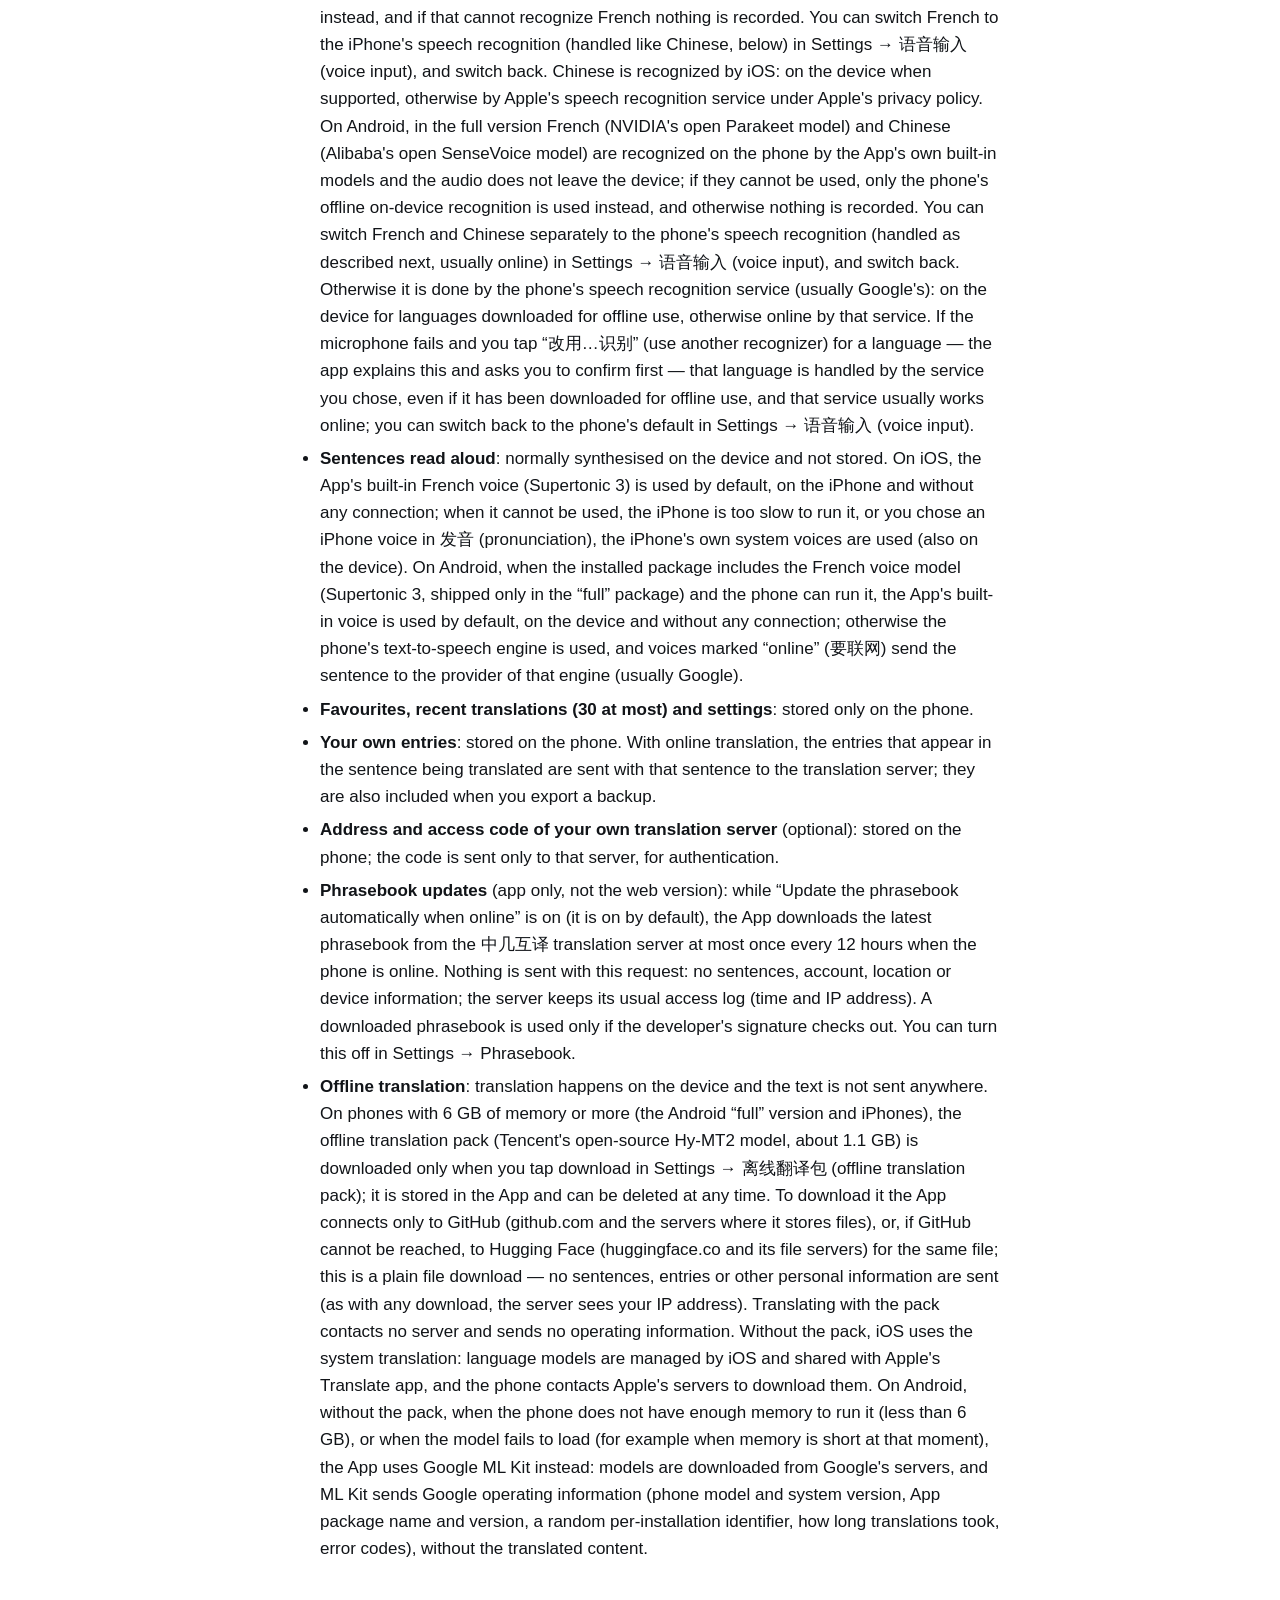
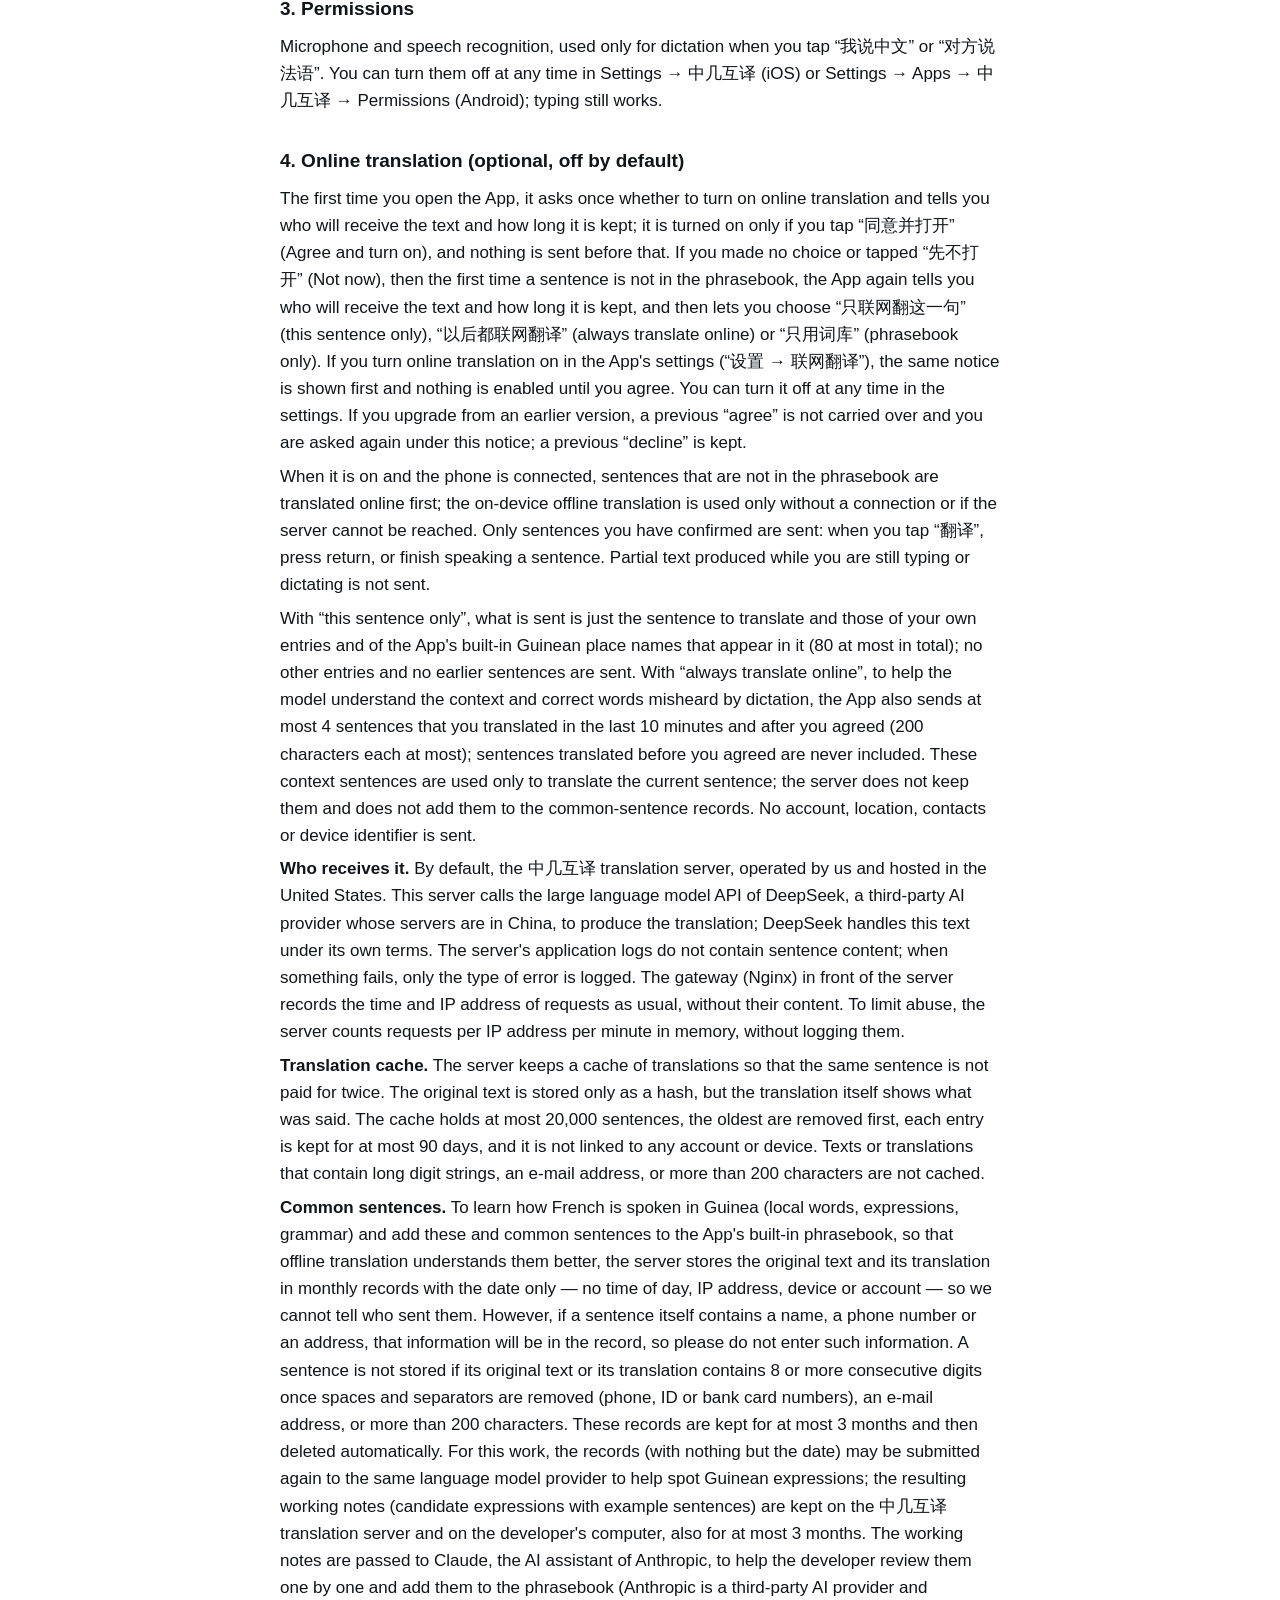
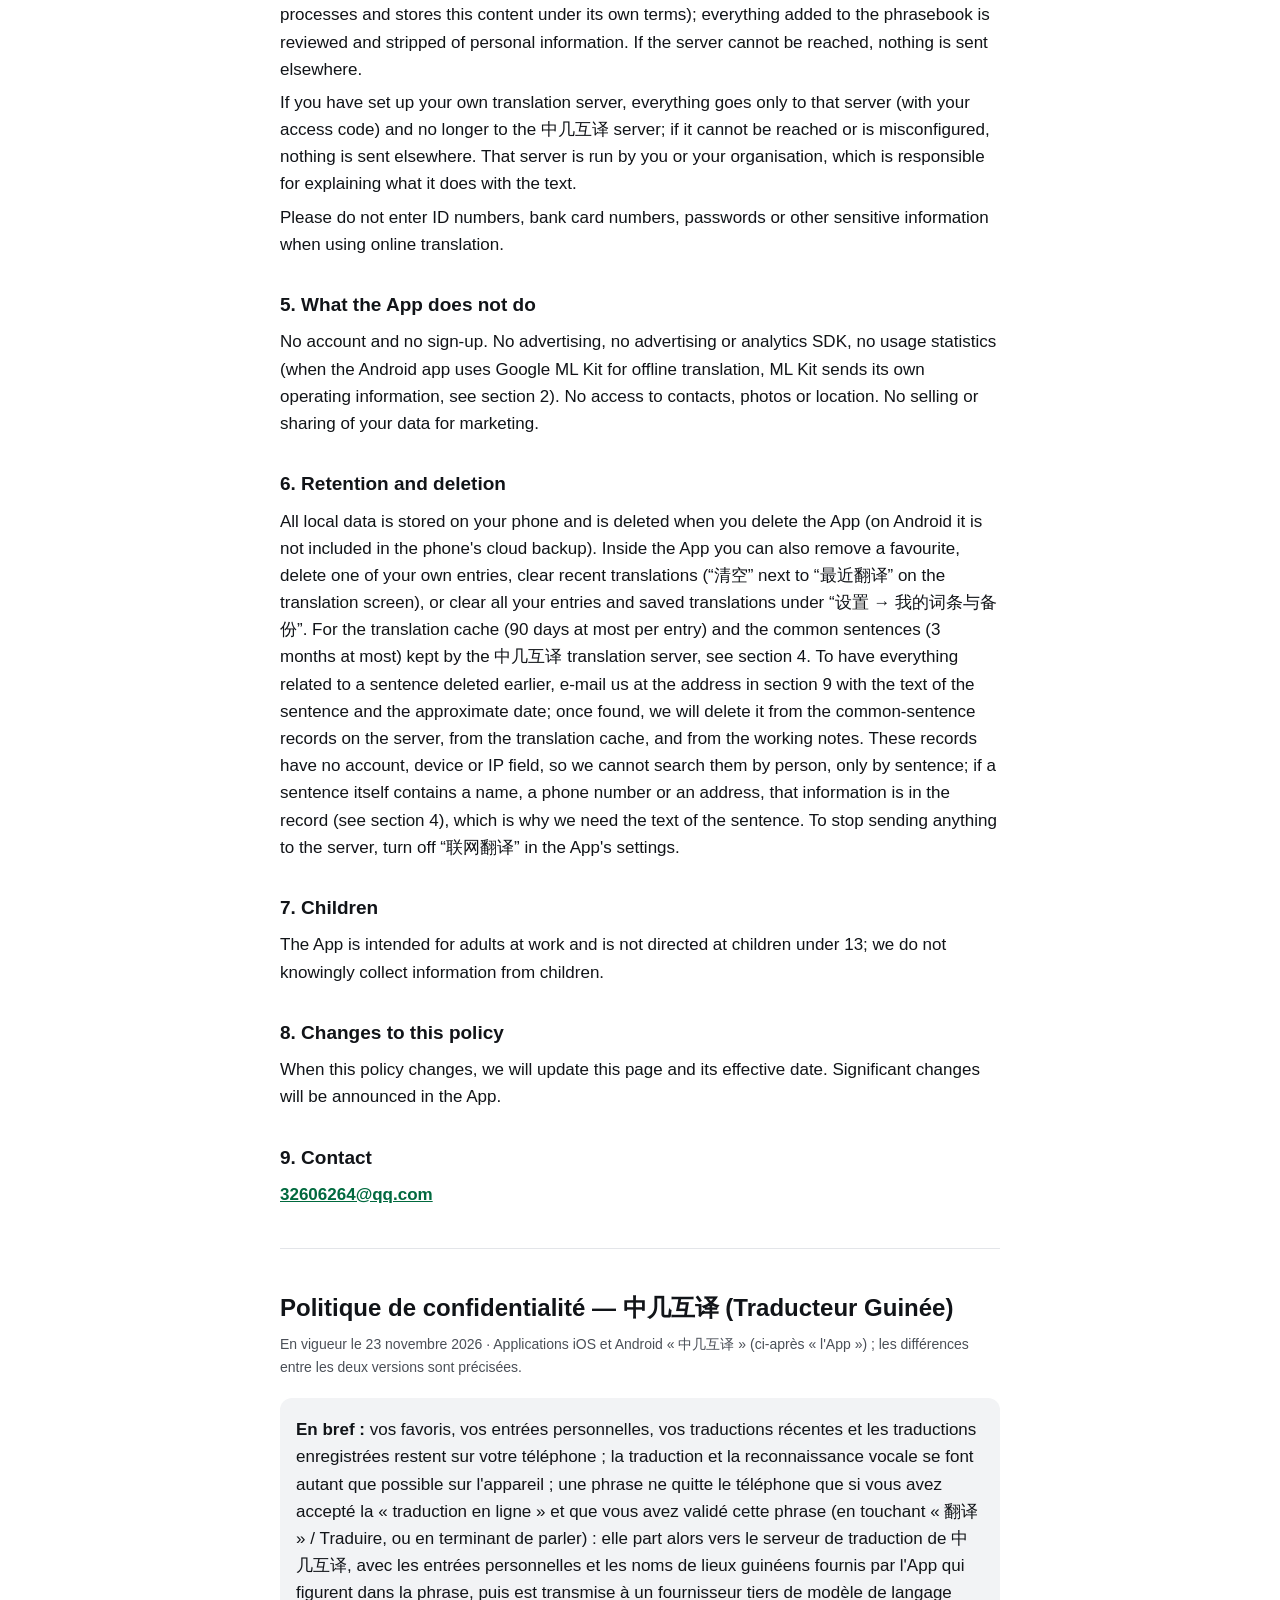
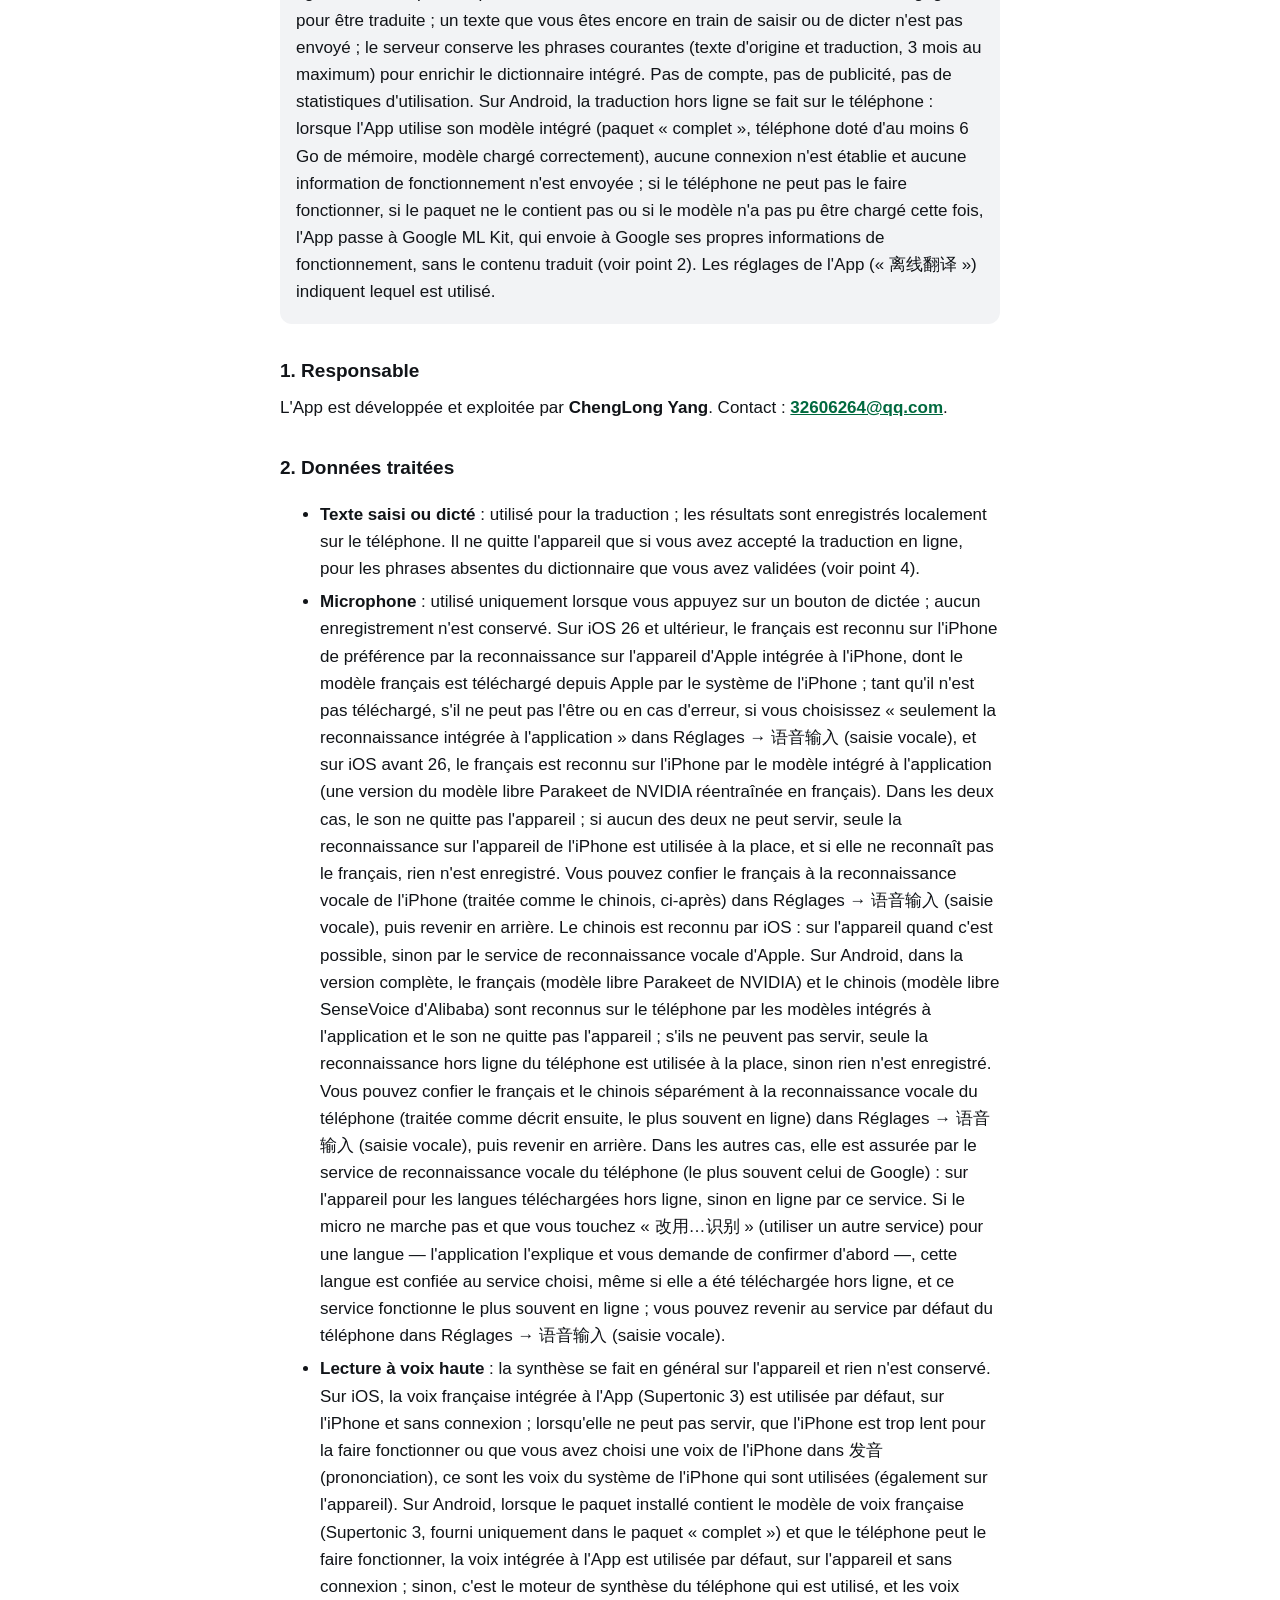
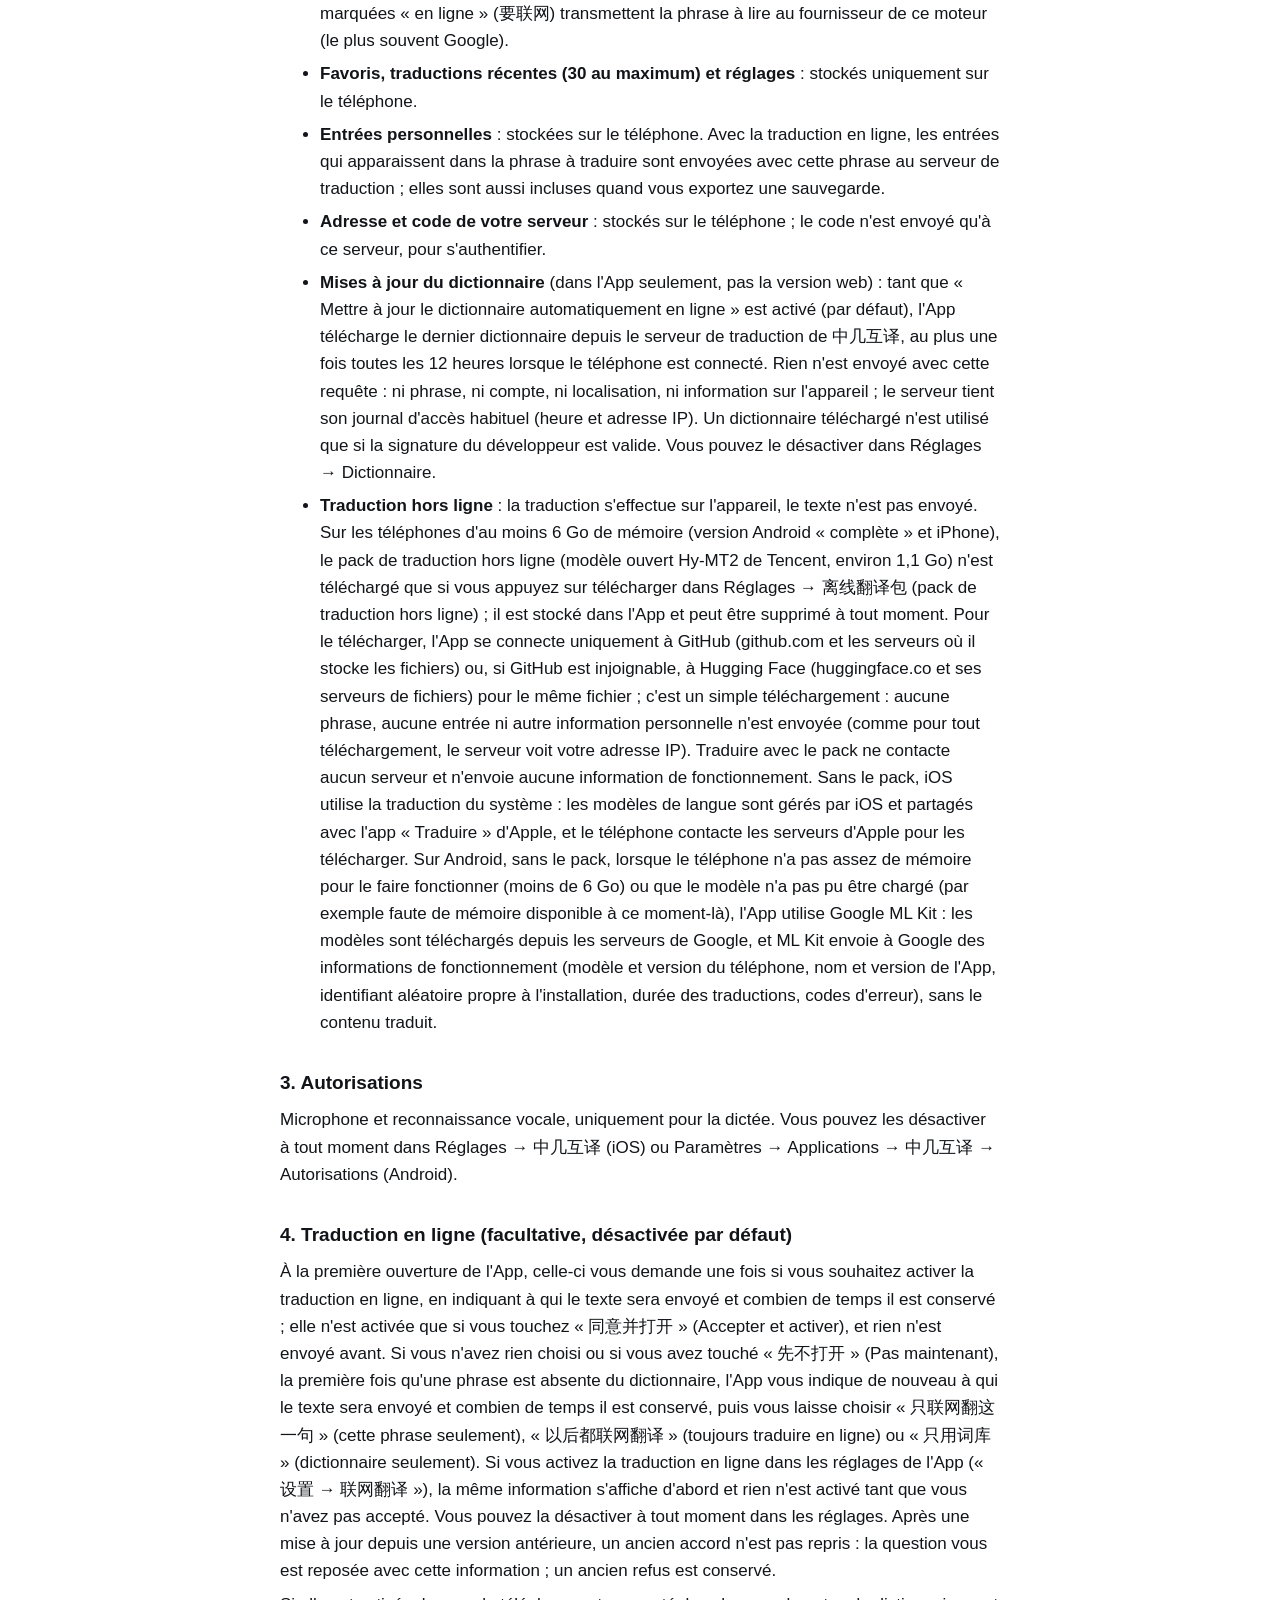
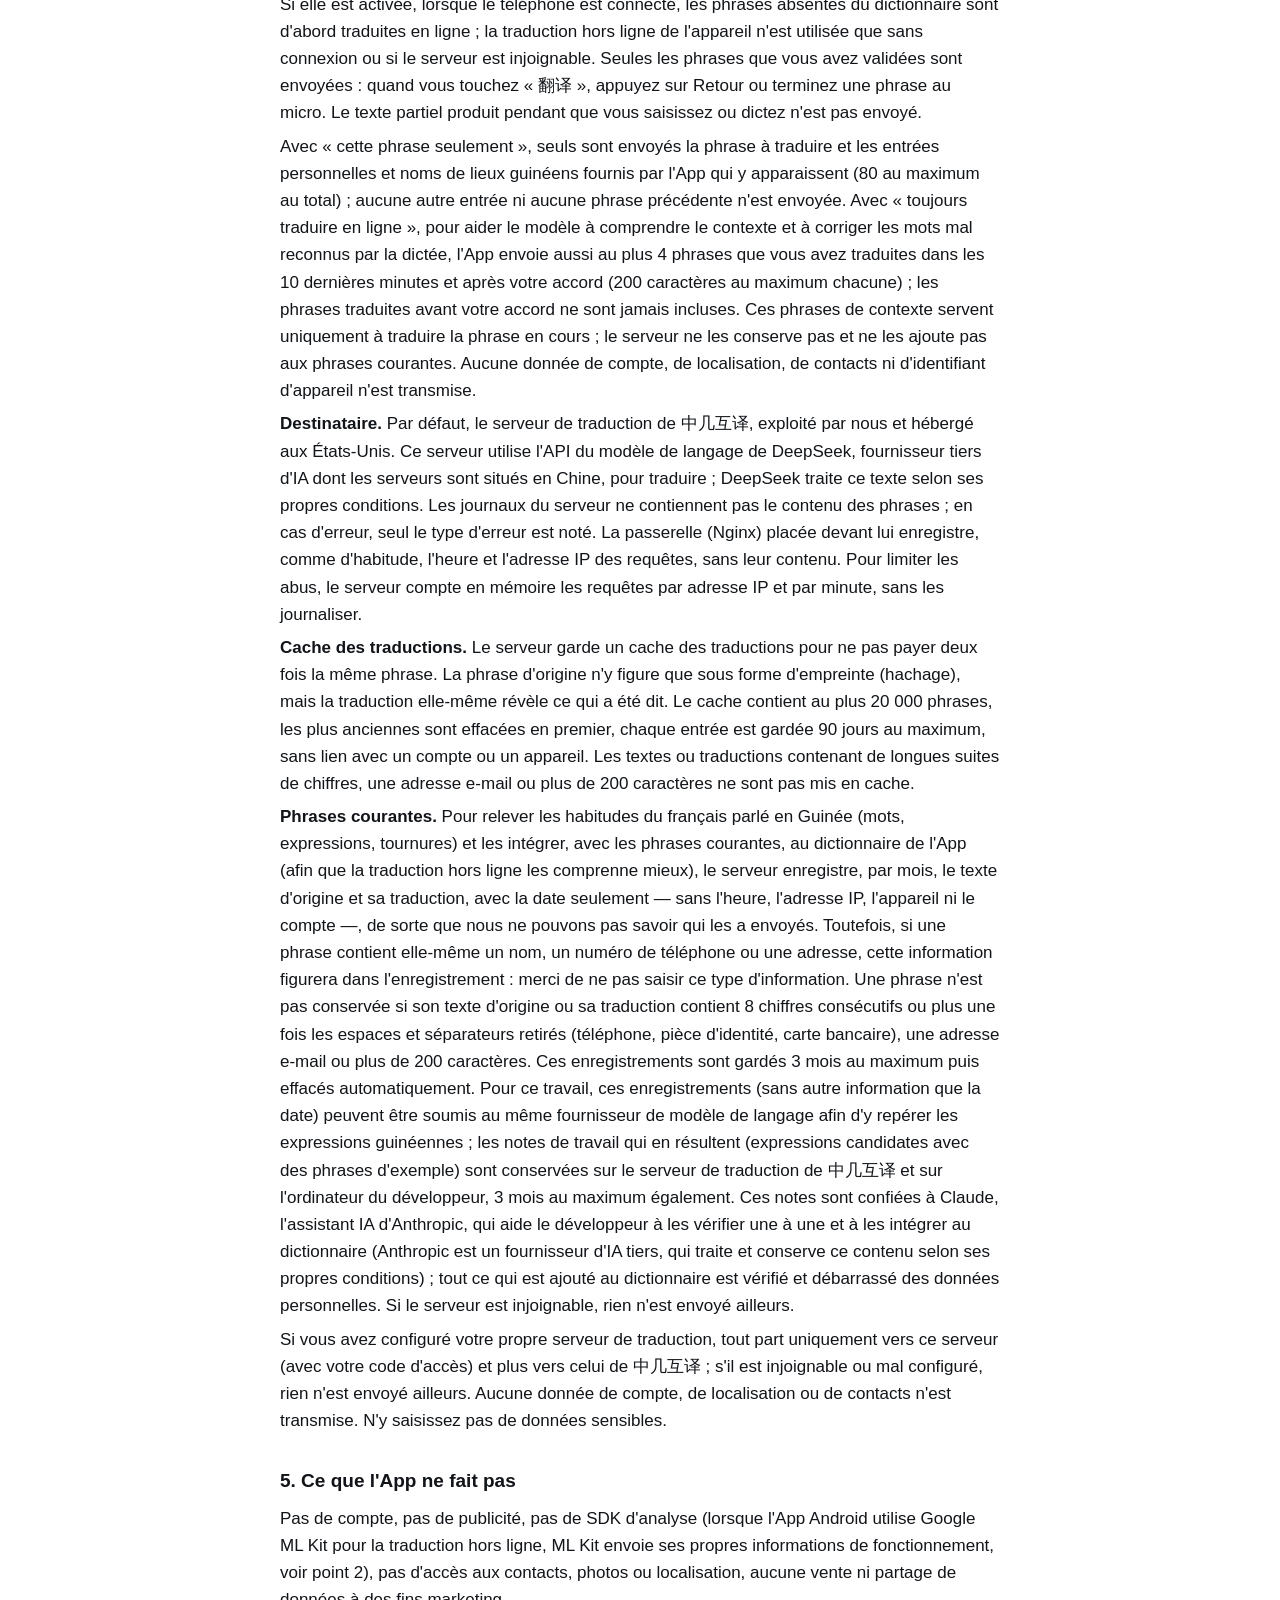
==== commit b6f9ddaf: "更新网页 2026-11-24" ====
--- a/privacy.html
+++ b/privacy.html
@@ -38,18 +38,19 @@
 <table>
 <tr><th>信息</th><th>用途</th><th>保存在哪里</th><th>会不会离开手机</th></tr>
 <tr><td>你输入或说出的文字</td><td>翻译</td><td>翻译结果会存在手机本机的「已存译文」里，方便断网再用</td><td>默认不会。只有你同意联网翻译以后，词库里没有、你点了「翻译」或说完的整句才会发到翻译服务器（见第 4 条）</td></tr>
-<tr><td>话筒声音</td><td>把你或对方说的话转成文字</td><td>不保存录音</td><td>iOS 版：由 iPhone 系统的语音识别处理。手机支持本机识别时在手机上完成；否则由 Apple 的语音识别服务处理，受 Apple 隐私政策约束。<br>安卓版「完整版」：法语由 App 自带的语音识别（NVIDIA 开源的 Parakeet 模型）在手机上完成，声音不发出去；它用不了时只换成手机上不联网的本机识别，没有就不收音。你可以在「设置 → 语音输入」里把法语改成手机的语音识别（下面那样处理，多半要联网），也能改回。中文照下面说的处理。<br>安卓版（其他情况）：由手机上的语音识别服务处理（多半是谷歌的）。下载了离线语音识别的语言在手机上完成；否则由该服务联网识别，受它的提供方（多半是谷歌）的隐私政策约束。话筒出问题时你在 App 里点了「改用…识别」的语言（点之前 App 会说明并请你确认），改由你选的那个语音识别服务处理，即使下载了离线语音识别也交给它，它多半要联网；在「设置 → 语音输入」里可以改回手机默认的</td></tr>
-<tr><td>要朗读的法语句子</td><td>念给对方听</td><td>不保存</td><td>一般在手机上合成。iOS 版用 iPhone 系统自带的朗读声音。<br>安卓版：安装包里带着法语朗读模型（Supertonic 3，「完整版」安装包才带）、手机也带得动时，默认用 App 自带的声音，在手机上合成，不联网；其余情况用手机朗读引擎的声音，其中标着「要联网」的声音，会把要念的那句交给朗读引擎的提供方（多半是谷歌）合成</td></tr>
+<tr><td>话筒声音</td><td>把你或对方说的话转成文字</td><td>不保存录音</td><td>iOS 版：法语在 iOS 26 及以上优先由 iPhone 自带的 Apple 本机识别在 iPhone 上完成，它的法语模型由 iPhone 系统从 Apple 下载；还没下好、下不了、出错时，你在「设置 → 语音输入」里选了「只用 App 自带的识别」时，以及 iOS 26 以下，由 App 自带的语音识别（在 NVIDIA 开源的 Parakeet 模型上用法语再训练的版本）在 iPhone 上完成。两种都不把声音发出去；都用不了时只换成 iPhone 本机的识别，本机认不了法语就不收音。你可以在「设置 → 语音输入」里把法语改成 iPhone 的语音识别（照下面中文那样处理），也能改回。中文由 iPhone 系统的语音识别处理：手机支持本机识别时在手机上完成；否则由 Apple 的语音识别服务处理，受 Apple 隐私政策约束。<br>安卓版「完整版」：法语由 App 自带的语音识别（NVIDIA 开源的 Parakeet 模型）、中文由 App 自带的语音识别（阿里巴巴开源的 SenseVoice 模型）在手机上完成，声音不发出去；它用不了时只换成手机上不联网的本机识别，没有就不收音。你可以在「设置 → 语音输入」里把法语、中文分别改成手机的语音识别（下面那样处理，多半要联网），也能改回。<br>安卓版（其他情况）：由手机上的语音识别服务处理（多半是谷歌的）。下载了离线语音识别的语言在手机上完成；否则由该服务联网识别，受它的提供方（多半是谷歌）的隐私政策约束。话筒出问题时你在 App 里点了「改用…识别」的语言（点之前 App 会说明并请你确认），改由你选的那个语音识别服务处理，即使下载了离线语音识别也交给它，它多半要联网；在「设置 → 语音输入」里可以改回手机默认的</td></tr>
+<tr><td>要朗读的法语句子</td><td>念给对方听</td><td>不保存</td><td>一般在手机上合成。iOS 版：默认用 App 自带的法语声音（Supertonic 3），在 iPhone 上合成，不联网；它念不了、这台 iPhone 合成太慢，或者你在「发音」里选了 iPhone 的声音时，用 iPhone 系统自带的朗读声音（也在手机上合成）。<br>安卓版：安装包里带着法语朗读模型（Supertonic 3，「完整版」安装包才带）、手机也带得动时，默认用 App 自带的声音，在手机上合成，不联网；其余情况用手机朗读引擎的声音，其中标着「要联网」的声音，会把要念的那句交给朗读引擎的提供方（多半是谷歌）合成</td></tr>
 <tr><td>收藏、最近翻译（最多 30 条）、设置（外观、汇率）</td><td>你自己的使用</td><td>手机本机</td><td>不会</td></tr>
 <tr><td>我的词条</td><td>你自己的使用；让翻译更准</td><td>手机本机</td><td>联网翻译时，这句里出现了的词条会随这句一起发给翻译服务器；你用「导出」分享备份时也会带上</td></tr>
 <tr><td>自己的翻译服务器的地址和口令</td><td>连接你自己的服务器</td><td>手机本机</td><td>口令只发给你填的那台服务器，用来验证身份</td></tr>
-<tr><td>离线翻译的语言包、模型</td><td>断网翻译整句</td><td>iOS 版：由 iOS 系统管理，和 Apple「翻译」App 共用。<br>安卓版：「完整版」安装包里带着离线翻译模型（腾讯开源的 Hy-MT2），随 App 一起装到手机上，不用下载；安装包里没带模型、手机内存不够（不到 6 GB）带不动，或者模型这次没能装进内存（比如手机内存一时紧张）时，用谷歌 ML Kit 的语言包，下载后存在本 App 里</td><td>翻译在手机上完成，句子不发出去。iOS 版下载语言包时手机会连接 Apple 服务器。<br>安卓版用 App 自带的模型时，不下载、不连接任何服务器，也不发运行情况。安卓版用谷歌 ML Kit 时（包括自带的模型这次没装上、改用 ML Kit 的时候），下载语言包要连接谷歌服务器；另外 ML Kit 会把它自己的运行情况发给谷歌（手机型号和系统版本、App 包名和版本、每次安装随机生成的编号、翻译用了多久、出错代码），谷歌用来改进 ML Kit，不含你翻译的内容</td></tr>
+<tr><td>离线翻译的语言包、模型</td><td>断网翻译整句</td><td>离线翻译包（腾讯开源的 Hy-MT2 模型，约 1.1 GB）：内存 6 GB 以上的手机（安卓「完整版」和 iPhone）上，你在「设置 → 离线翻译包」里点了下载才下，存在本 App 里，可以随时删除。<br>iOS 版没下离线翻译包时：用 iOS 系统的翻译，语言包由 iOS 系统管理，和 Apple「翻译」App 共用。<br>安卓版没下离线翻译包、手机内存不够（不到 6 GB）带不动，或者模型这次没能装进内存（比如手机内存一时紧张）时：用谷歌 ML Kit 的语言包，下载后存在本 App 里</td><td>翻译在手机上完成，句子不发出去。下载离线翻译包时，App 只连接 GitHub（github.com 和它存放文件的服务器），那边连不上时连接 Hugging Face（huggingface.co 和它存放文件的服务器）下同一个文件；只是下文件，不发你的句子、词条或别的个人信息（和普通下载一样，对方看得到你的 IP 地址）。用离线翻译包翻译时不连接任何服务器，也不发运行情况。<br>iOS 版下载系统语言包时手机会连接 Apple 服务器。<br>安卓版用谷歌 ML Kit 时（包括离线翻译包这次没装上、改用 ML Kit 的时候），下载语言包要连接谷歌服务器；另外 ML Kit 会把它自己的运行情况发给谷歌（手机型号和系统版本、App 包名和版本、每次安装随机生成的编号、翻译用了多久、出错代码），谷歌用来改进 ML Kit，不含你翻译的内容</td></tr>
+<tr><td>词库更新（只在 App 里，网页版没有）</td><td>不用升级 App 就能用上每天补充的词库</td><td>下载的词库存在手机本机</td><td>不发任何东西。设置里「联网时自动更新词库」开着时（默认开着），App 联网的时候最多每 12 小时向中几互译的翻译服务器下载一次最新词库：请求里没有句子、账号、位置或设备信息，服务器按常规记访问时间和 IP。下载的词库要核对过开发者的签名才用。可以在「设置 → 词库」里关掉。</td></tr>
 </table>
 
 <h2>3. 权限</h2>
 <ul>
 <li><strong>麦克风</strong>：只在你点「我说中文」或「对方说法语」时使用，用于语音输入。</li>
-<li><strong>语音识别</strong>（iOS 版）：把声音转成文字。两项权限都可以在 iPhone「设置 → 中几互译」里随时关闭，关闭后仍可用键盘输入。</li>
+<li><strong>语音识别</strong>（iOS 版）：用 iPhone 的语音识别时把声音转成文字（法语默认用 App 自带的识别，只要麦克风权限）。两项权限都可以在 iPhone「设置 → 中几互译」里随时关闭，关闭后仍可用键盘输入。</li>
 <li>安卓版只申请麦克风权限（另有不用询问的联网权限），可以在手机「设置 → 应用 → 中几互译 → 权限」里随时关闭，关闭后仍可用键盘输入。</li>
 </ul>
 
@@ -94,12 +95,13 @@
 <h2>2. What the App processes</h2>
 <ul>
 <li><strong>Text you type or dictate</strong>: used for translation; results are saved locally on the phone so they can be reused offline. It leaves the device only after you have agreed to online translation, and only for sentences that are not in the phrasebook and that you have confirmed (see section 4).</li>
-<li><strong>Microphone audio</strong>: used only while you tap one of the dictation buttons; no recording is kept. On iOS, speech recognition is done by iOS: on the device when supported, otherwise by Apple's speech recognition service under Apple's privacy policy. On Android, in the full version French is recognized on the phone by the app's own built-in model (NVIDIA's open Parakeet model) and the audio does not leave the device; if it cannot be used, only the phone's offline on-device recognition is used instead, and otherwise nothing is recorded. You can switch French to the phone's speech recognition (handled as described next, usually online) in Settings → 语音输入 (voice input), and switch back. Otherwise, and for Chinese, it is done by the phone's speech recognition service (usually Google's): on the device for languages downloaded for offline use, otherwise online by that service. If the microphone fails and you tap “改用…识别” (use another recognizer) for a language — the app explains this and asks you to confirm first — that language is handled by the service you chose, even if it has been downloaded for offline use, and that service usually works online; you can switch back to the phone's default in Settings → 语音输入 (voice input).</li>
-<li><strong>Sentences read aloud</strong>: normally synthesised on the device and not stored. On iOS, the phone's system voices are used. On Android, when the installed package includes the French voice model (Supertonic 3, shipped only in the “full” package) and the phone can run it, the App's built-in voice is used by default, on the device and without any connection; otherwise the phone's text-to-speech engine is used, and voices marked “online” (要联网) send the sentence to the provider of that engine (usually Google).</li>
+<li><strong>Microphone audio</strong>: used only while you tap one of the dictation buttons; no recording is kept. On iOS 26 and later, French is recognized on the iPhone preferably by Apple's on-device recognition built into the iPhone, whose French model the iPhone system downloads from Apple; while it is not yet downloaded, if it cannot be downloaded or fails, if you choose “only the App's built-in recognition” in Settings → 语音输入 (voice input), and on iOS before 26, French is recognized on the iPhone by the App's own built-in model (a French fine-tune of NVIDIA's open Parakeet model). In both cases the audio does not leave the device; if neither can be used, only the iPhone's on-device recognition is used instead, and if that cannot recognize French nothing is recorded. You can switch French to the iPhone's speech recognition (handled like Chinese, below) in Settings → 语音输入 (voice input), and switch back. Chinese is recognized by iOS: on the device when supported, otherwise by Apple's speech recognition service under Apple's privacy policy. On Android, in the full version French (NVIDIA's open Parakeet model) and Chinese (Alibaba's open SenseVoice model) are recognized on the phone by the App's own built-in models and the audio does not leave the device; if they cannot be used, only the phone's offline on-device recognition is used instead, and otherwise nothing is recorded. You can switch French and Chinese separately to the phone's speech recognition (handled as described next, usually online) in Settings → 语音输入 (voice input), and switch back. Otherwise it is done by the phone's speech recognition service (usually Google's): on the device for languages downloaded for offline use, otherwise online by that service. If the microphone fails and you tap “改用…识别” (use another recognizer) for a language — the app explains this and asks you to confirm first — that language is handled by the service you chose, even if it has been downloaded for offline use, and that service usually works online; you can switch back to the phone's default in Settings → 语音输入 (voice input).</li>
+<li><strong>Sentences read aloud</strong>: normally synthesised on the device and not stored. On iOS, the App's built-in French voice (Supertonic 3) is used by default, on the iPhone and without any connection; when it cannot be used, the iPhone is too slow to run it, or you chose an iPhone voice in 发音 (pronunciation), the iPhone's own system voices are used (also on the device). On Android, when the installed package includes the French voice model (Supertonic 3, shipped only in the “full” package) and the phone can run it, the App's built-in voice is used by default, on the device and without any connection; otherwise the phone's text-to-speech engine is used, and voices marked “online” (要联网) send the sentence to the provider of that engine (usually Google).</li>
 <li><strong>Favourites, recent translations (30 at most) and settings</strong>: stored only on the phone.</li>
 <li><strong>Your own entries</strong>: stored on the phone. With online translation, the entries that appear in the sentence being translated are sent with that sentence to the translation server; they are also included when you export a backup.</li>
 <li><strong>Address and access code of your own translation server</strong> (optional): stored on the phone; the code is sent only to that server, for authentication.</li>
-<li><strong>Offline translation</strong>: translation happens on the device and the text is not sent anywhere. On iOS, language models are managed by iOS and shared with Apple's Translate app; the phone contacts Apple's servers to download them. On Android, the “full” package ships with a translation model (Tencent's open-source Hy-MT2) that is installed with the App: nothing is downloaded, no server is contacted and no operating information is sent. Where the package does not include that model, the phone does not have enough memory to run it (less than 6 GB), or the model fails to load (for example when memory is short at that moment), the App uses Google ML Kit instead: models are downloaded from Google's servers, and ML Kit sends Google operating information (phone model and system version, App package name and version, a random per-installation identifier, how long translations took, error codes), without the translated content.</li>
+<li><strong>Phrasebook updates</strong> (app only, not the web version): while “Update the phrasebook automatically when online” is on (it is on by default), the App downloads the latest phrasebook from the 中几互译 translation server at most once every 12 hours when the phone is online. Nothing is sent with this request: no sentences, account, location or device information; the server keeps its usual access log (time and IP address). A downloaded phrasebook is used only if the developer's signature checks out. You can turn this off in Settings → Phrasebook.</li>
+<li><strong>Offline translation</strong>: translation happens on the device and the text is not sent anywhere. On phones with 6 GB of memory or more (the Android “full” version and iPhones), the offline translation pack (Tencent's open-source Hy-MT2 model, about 1.1 GB) is downloaded only when you tap download in Settings → 离线翻译包 (offline translation pack); it is stored in the App and can be deleted at any time. To download it the App connects only to GitHub (github.com and the servers where it stores files), or, if GitHub cannot be reached, to Hugging Face (huggingface.co and its file servers) for the same file; this is a plain file download — no sentences, entries or other personal information are sent (as with any download, the server sees your IP address). Translating with the pack contacts no server and sends no operating information. Without the pack, iOS uses the system translation: language models are managed by iOS and shared with Apple's Translate app, and the phone contacts Apple's servers to download them. On Android, without the pack, when the phone does not have enough memory to run it (less than 6 GB), or when the model fails to load (for example when memory is short at that moment), the App uses Google ML Kit instead: models are downloaded from Google's servers, and ML Kit sends Google operating information (phone model and system version, App package name and version, a random per-installation identifier, how long translations took, error codes), without the translated content.</li>
 </ul>
 <h2>3. Permissions</h2>
 <p>Microphone and speech recognition, used only for dictation when you tap “我说中文” or “对方说法语”. You can turn them off at any time in Settings → 中几互译 (iOS) or Settings → Apps → 中几互译 → Permissions (Android); typing still works.</p>
@@ -133,12 +135,13 @@
 <h2>2. Données traitées</h2>
 <ul>
 <li><strong>Texte saisi ou dicté</strong> : utilisé pour la traduction ; les résultats sont enregistrés localement sur le téléphone. Il ne quitte l'appareil que si vous avez accepté la traduction en ligne, pour les phrases absentes du dictionnaire que vous avez validées (voir point 4).</li>
-<li><strong>Microphone</strong> : utilisé uniquement lorsque vous appuyez sur un bouton de dictée ; aucun enregistrement n'est conservé. Sur iOS, la reconnaissance vocale est assurée par iOS : sur l'appareil quand c'est possible, sinon par le service de reconnaissance vocale d'Apple. Sur Android, dans la version complète, le français est reconnu sur le téléphone par le modèle intégré à l'application (le modèle libre Parakeet de NVIDIA) et le son ne quitte pas l'appareil ; s'il ne peut pas servir, seule la reconnaissance hors ligne du téléphone est utilisée à la place, sinon rien n'est enregistré. Vous pouvez confier le français à la reconnaissance vocale du téléphone (traitée comme décrit ensuite, le plus souvent en ligne) dans Réglages → 语音输入 (saisie vocale), puis revenir en arrière. Dans les autres cas, et pour le chinois, elle est assurée par le service de reconnaissance vocale du téléphone (le plus souvent celui de Google) : sur l'appareil pour les langues téléchargées hors ligne, sinon en ligne par ce service. Si le micro ne marche pas et que vous touchez « 改用…识别 » (utiliser un autre service) pour une langue — l'application l'explique et vous demande de confirmer d'abord —, cette langue est confiée au service choisi, même si elle a été téléchargée hors ligne, et ce service fonctionne le plus souvent en ligne ; vous pouvez revenir au service par défaut du téléphone dans Réglages → 语音输入 (saisie vocale).</li>
-<li><strong>Lecture à voix haute</strong> : la synthèse se fait en général sur l'appareil et rien n'est conservé. Sur iOS, avec les voix du système. Sur Android, lorsque le paquet installé contient le modèle de voix française (Supertonic 3, fourni uniquement dans le paquet « complet ») et que le téléphone peut le faire fonctionner, la voix intégrée à l'App est utilisée par défaut, sur l'appareil et sans connexion ; sinon, c'est le moteur de synthèse du téléphone qui est utilisé, et les voix marquées « en ligne » (要联网) transmettent la phrase à lire au fournisseur de ce moteur (le plus souvent Google).</li>
+<li><strong>Microphone</strong> : utilisé uniquement lorsque vous appuyez sur un bouton de dictée ; aucun enregistrement n'est conservé. Sur iOS 26 et ultérieur, le français est reconnu sur l'iPhone de préférence par la reconnaissance sur l'appareil d'Apple intégrée à l'iPhone, dont le modèle français est téléchargé depuis Apple par le système de l'iPhone ; tant qu'il n'est pas téléchargé, s'il ne peut pas l'être ou en cas d'erreur, si vous choisissez « seulement la reconnaissance intégrée à l'application » dans Réglages → 语音输入 (saisie vocale), et sur iOS avant 26, le français est reconnu sur l'iPhone par le modèle intégré à l'application (une version du modèle libre Parakeet de NVIDIA réentraînée en français). Dans les deux cas, le son ne quitte pas l'appareil ; si aucun des deux ne peut servir, seule la reconnaissance sur l'appareil de l'iPhone est utilisée à la place, et si elle ne reconnaît pas le français, rien n'est enregistré. Vous pouvez confier le français à la reconnaissance vocale de l'iPhone (traitée comme le chinois, ci-après) dans Réglages → 语音输入 (saisie vocale), puis revenir en arrière. Le chinois est reconnu par iOS : sur l'appareil quand c'est possible, sinon par le service de reconnaissance vocale d'Apple. Sur Android, dans la version complète, le français (modèle libre Parakeet de NVIDIA) et le chinois (modèle libre SenseVoice d'Alibaba) sont reconnus sur le téléphone par les modèles intégrés à l'application et le son ne quitte pas l'appareil ; s'ils ne peuvent pas servir, seule la reconnaissance hors ligne du téléphone est utilisée à la place, sinon rien n'est enregistré. Vous pouvez confier le français et le chinois séparément à la reconnaissance vocale du téléphone (traitée comme décrit ensuite, le plus souvent en ligne) dans Réglages → 语音输入 (saisie vocale), puis revenir en arrière. Dans les autres cas, elle est assurée par le service de reconnaissance vocale du téléphone (le plus souvent celui de Google) : sur l'appareil pour les langues téléchargées hors ligne, sinon en ligne par ce service. Si le micro ne marche pas et que vous touchez « 改用…识别 » (utiliser un autre service) pour une langue — l'application l'explique et vous demande de confirmer d'abord —, cette langue est confiée au service choisi, même si elle a été téléchargée hors ligne, et ce service fonctionne le plus souvent en ligne ; vous pouvez revenir au service par défaut du téléphone dans Réglages → 语音输入 (saisie vocale).</li>
+<li><strong>Lecture à voix haute</strong> : la synthèse se fait en général sur l'appareil et rien n'est conservé. Sur iOS, la voix française intégrée à l'App (Supertonic 3) est utilisée par défaut, sur l'iPhone et sans connexion ; lorsqu'elle ne peut pas servir, que l'iPhone est trop lent pour la faire fonctionner ou que vous avez choisi une voix de l'iPhone dans 发音 (prononciation), ce sont les voix du système de l'iPhone qui sont utilisées (également sur l'appareil). Sur Android, lorsque le paquet installé contient le modèle de voix française (Supertonic 3, fourni uniquement dans le paquet « complet ») et que le téléphone peut le faire fonctionner, la voix intégrée à l'App est utilisée par défaut, sur l'appareil et sans connexion ; sinon, c'est le moteur de synthèse du téléphone qui est utilisé, et les voix marquées « en ligne » (要联网) transmettent la phrase à lire au fournisseur de ce moteur (le plus souvent Google).</li>
 <li><strong>Favoris, traductions récentes (30 au maximum) et réglages</strong> : stockés uniquement sur le téléphone.</li>
 <li><strong>Entrées personnelles</strong> : stockées sur le téléphone. Avec la traduction en ligne, les entrées qui apparaissent dans la phrase à traduire sont envoyées avec cette phrase au serveur de traduction ; elles sont aussi incluses quand vous exportez une sauvegarde.</li>
 <li><strong>Adresse et code de votre serveur</strong> : stockés sur le téléphone ; le code n'est envoyé qu'à ce serveur, pour s'authentifier.</li>
-<li><strong>Traduction hors ligne</strong> : la traduction s'effectue sur l'appareil, le texte n'est pas envoyé. Sur iOS, les modèles de langue sont gérés par iOS et partagés avec l'app « Traduire » d'Apple. Sur Android, le paquet « complet » contient un modèle de traduction (Hy-MT2, modèle ouvert de Tencent) installé avec l'App : aucun téléchargement, aucune connexion à un serveur et aucune information de fonctionnement envoyée. Lorsque le paquet ne contient pas ce modèle, que le téléphone n'a pas assez de mémoire pour le faire fonctionner (moins de 6 Go) ou que le modèle n'a pas pu être chargé (par exemple faute de mémoire disponible à ce moment-là), l'App utilise Google ML Kit : les modèles sont téléchargés depuis les serveurs de Google, et ML Kit envoie à Google des informations de fonctionnement (modèle et version du téléphone, nom et version de l'App, identifiant aléatoire propre à l'installation, durée des traductions, codes d'erreur), sans le contenu traduit.</li>
+<li><strong>Mises à jour du dictionnaire</strong> (dans l'App seulement, pas la version web) : tant que « Mettre à jour le dictionnaire automatiquement en ligne » est activé (par défaut), l'App télécharge le dernier dictionnaire depuis le serveur de traduction de 中几互译, au plus une fois toutes les 12 heures lorsque le téléphone est connecté. Rien n'est envoyé avec cette requête : ni phrase, ni compte, ni localisation, ni information sur l'appareil ; le serveur tient son journal d'accès habituel (heure et adresse IP). Un dictionnaire téléchargé n'est utilisé que si la signature du développeur est valide. Vous pouvez le désactiver dans Réglages → Dictionnaire.</li>
+<li><strong>Traduction hors ligne</strong> : la traduction s'effectue sur l'appareil, le texte n'est pas envoyé. Sur les téléphones d'au moins 6 Go de mémoire (version Android « complète » et iPhone), le pack de traduction hors ligne (modèle ouvert Hy-MT2 de Tencent, environ 1,1 Go) n'est téléchargé que si vous appuyez sur télécharger dans Réglages → 离线翻译包 (pack de traduction hors ligne) ; il est stocké dans l'App et peut être supprimé à tout moment. Pour le télécharger, l'App se connecte uniquement à GitHub (github.com et les serveurs où il stocke les fichiers) ou, si GitHub est injoignable, à Hugging Face (huggingface.co et ses serveurs de fichiers) pour le même fichier ; c'est un simple téléchargement : aucune phrase, aucune entrée ni autre information personnelle n'est envoyée (comme pour tout téléchargement, le serveur voit votre adresse IP). Traduire avec le pack ne contacte aucun serveur et n'envoie aucune information de fonctionnement. Sans le pack, iOS utilise la traduction du système : les modèles de langue sont gérés par iOS et partagés avec l'app « Traduire » d'Apple, et le téléphone contacte les serveurs d'Apple pour les télécharger. Sur Android, sans le pack, lorsque le téléphone n'a pas assez de mémoire pour le faire fonctionner (moins de 6 Go) ou que le modèle n'a pas pu être chargé (par exemple faute de mémoire disponible à ce moment-là), l'App utilise Google ML Kit : les modèles sont téléchargés depuis les serveurs de Google, et ML Kit envoie à Google des informations de fonctionnement (modèle et version du téléphone, nom et version de l'App, identifiant aléatoire propre à l'installation, durée des traductions, codes d'erreur), sans le contenu traduit.</li>
 </ul>
 <h2>3. Autorisations</h2>
 <p>Microphone et reconnaissance vocale, uniquement pour la dictée. Vous pouvez les désactiver à tout moment dans Réglages → 中几互译 (iOS) ou Paramètres → Applications → 中几互译 → Autorisations (Android).</p>
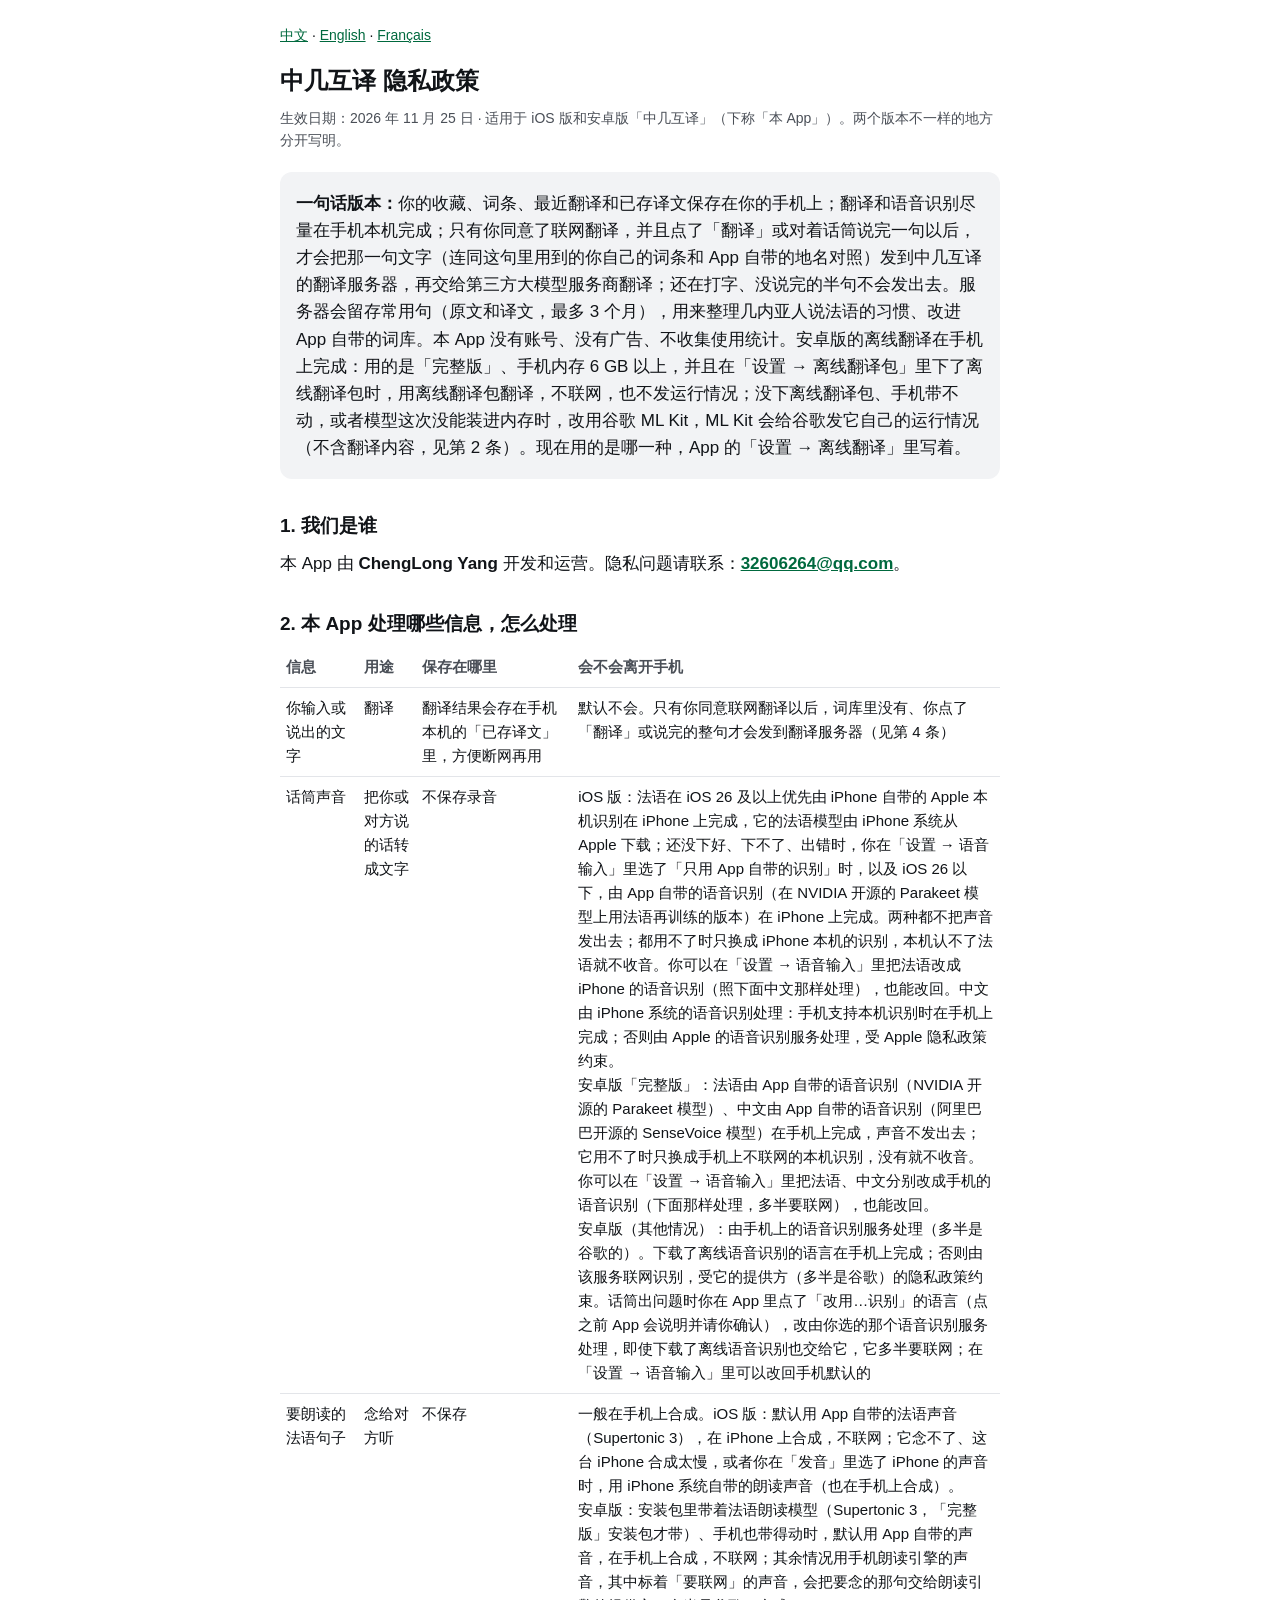
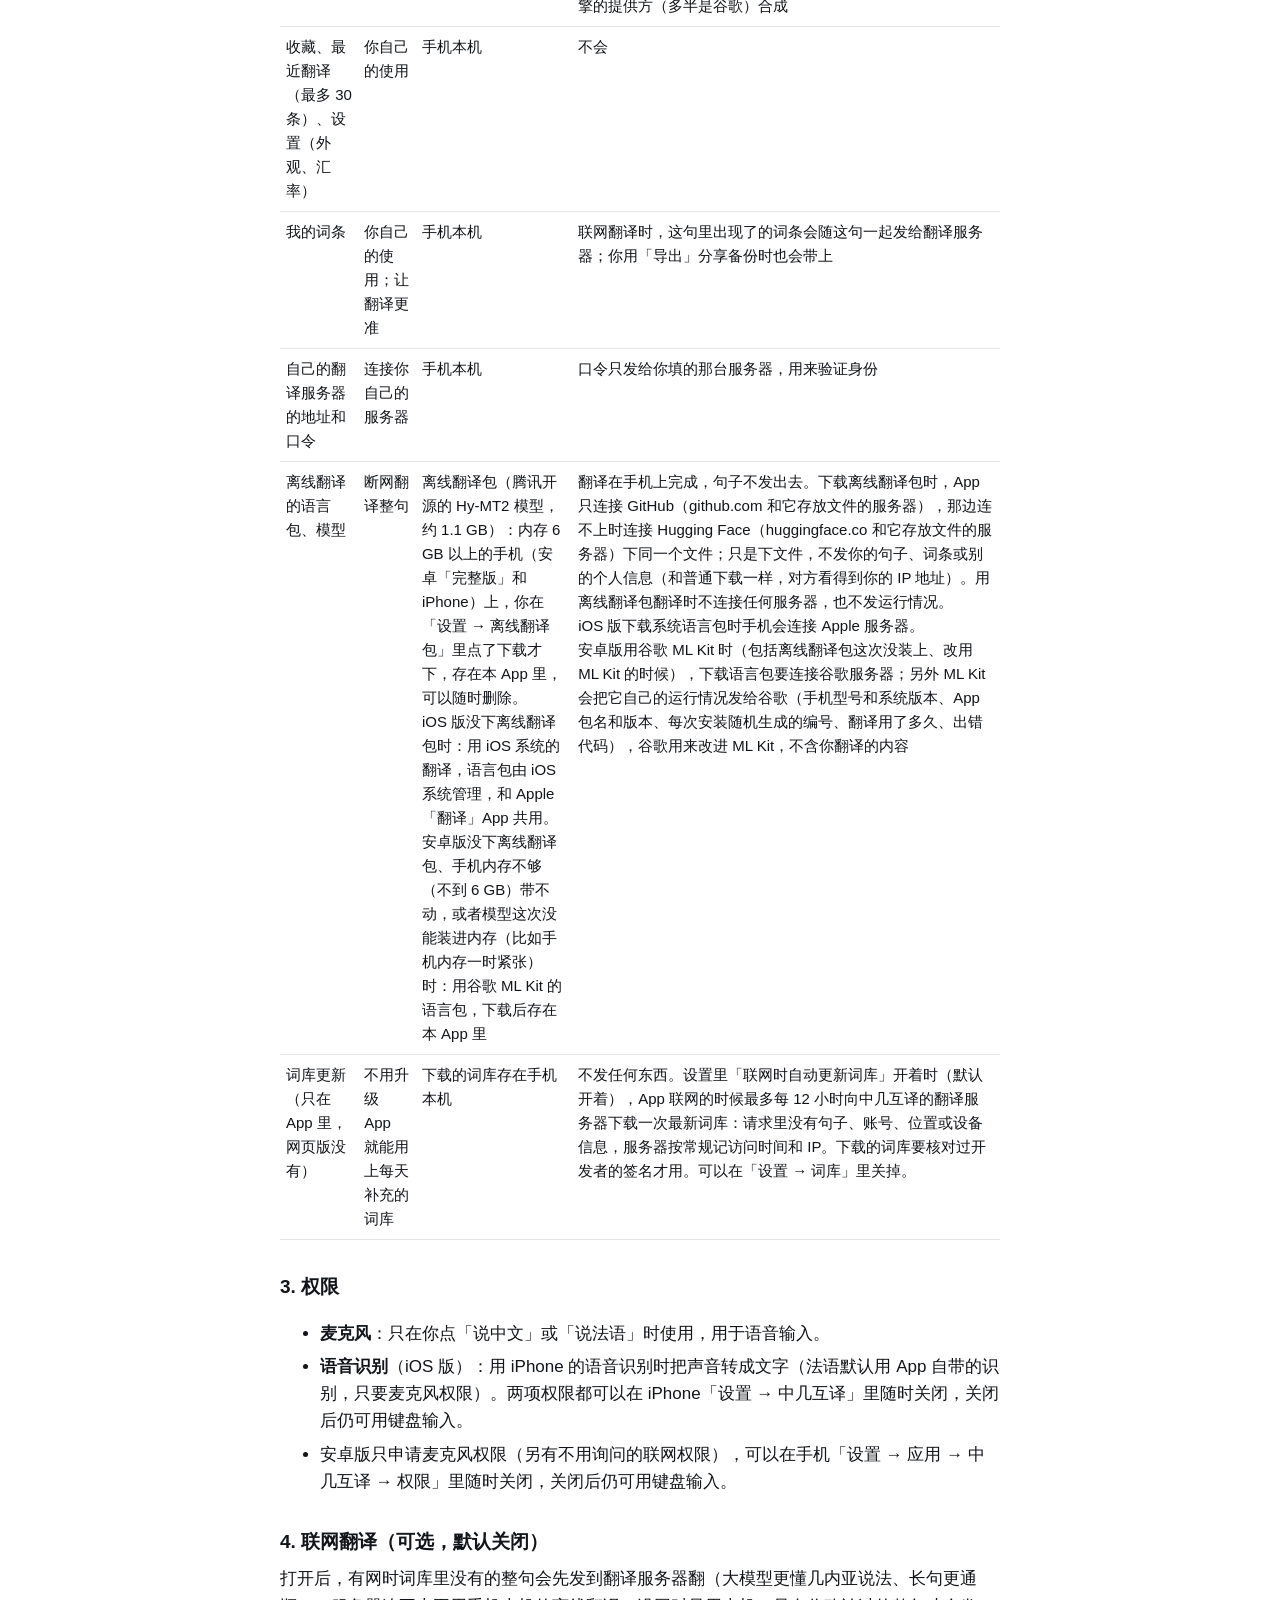
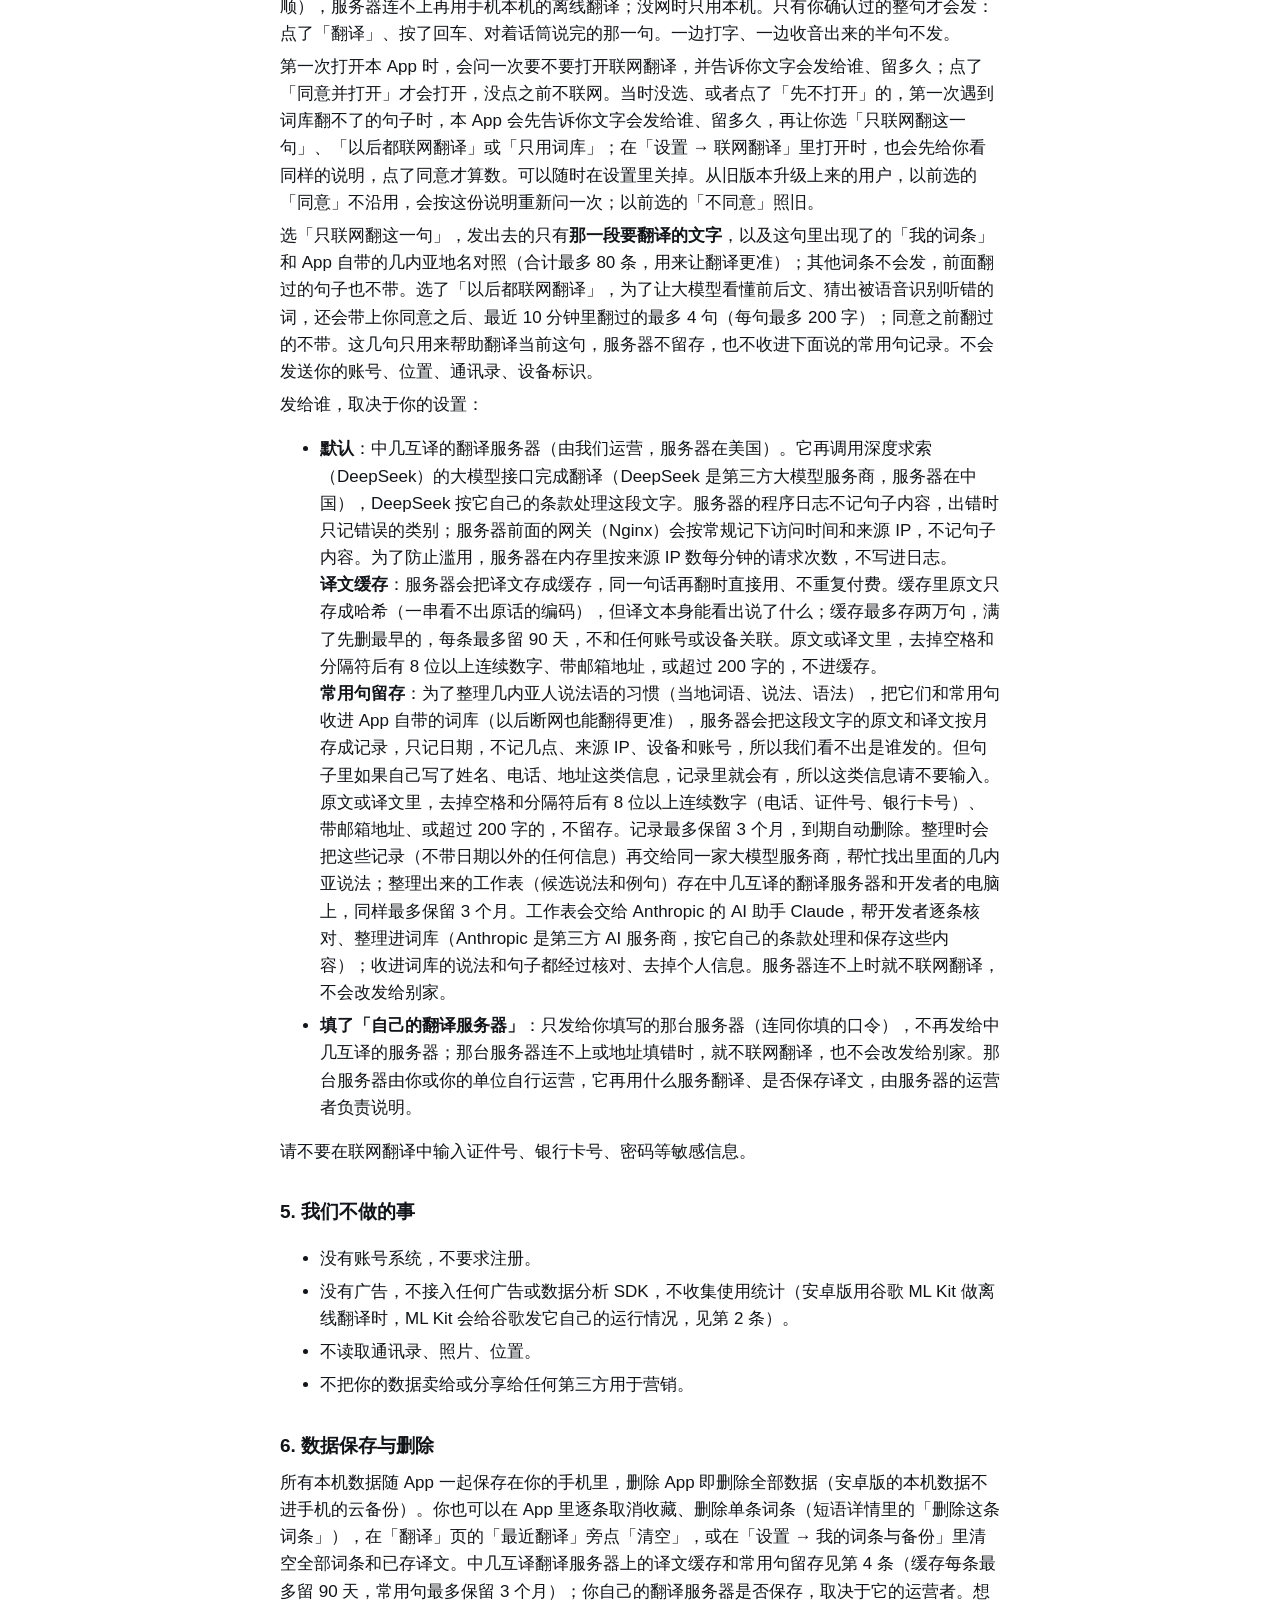
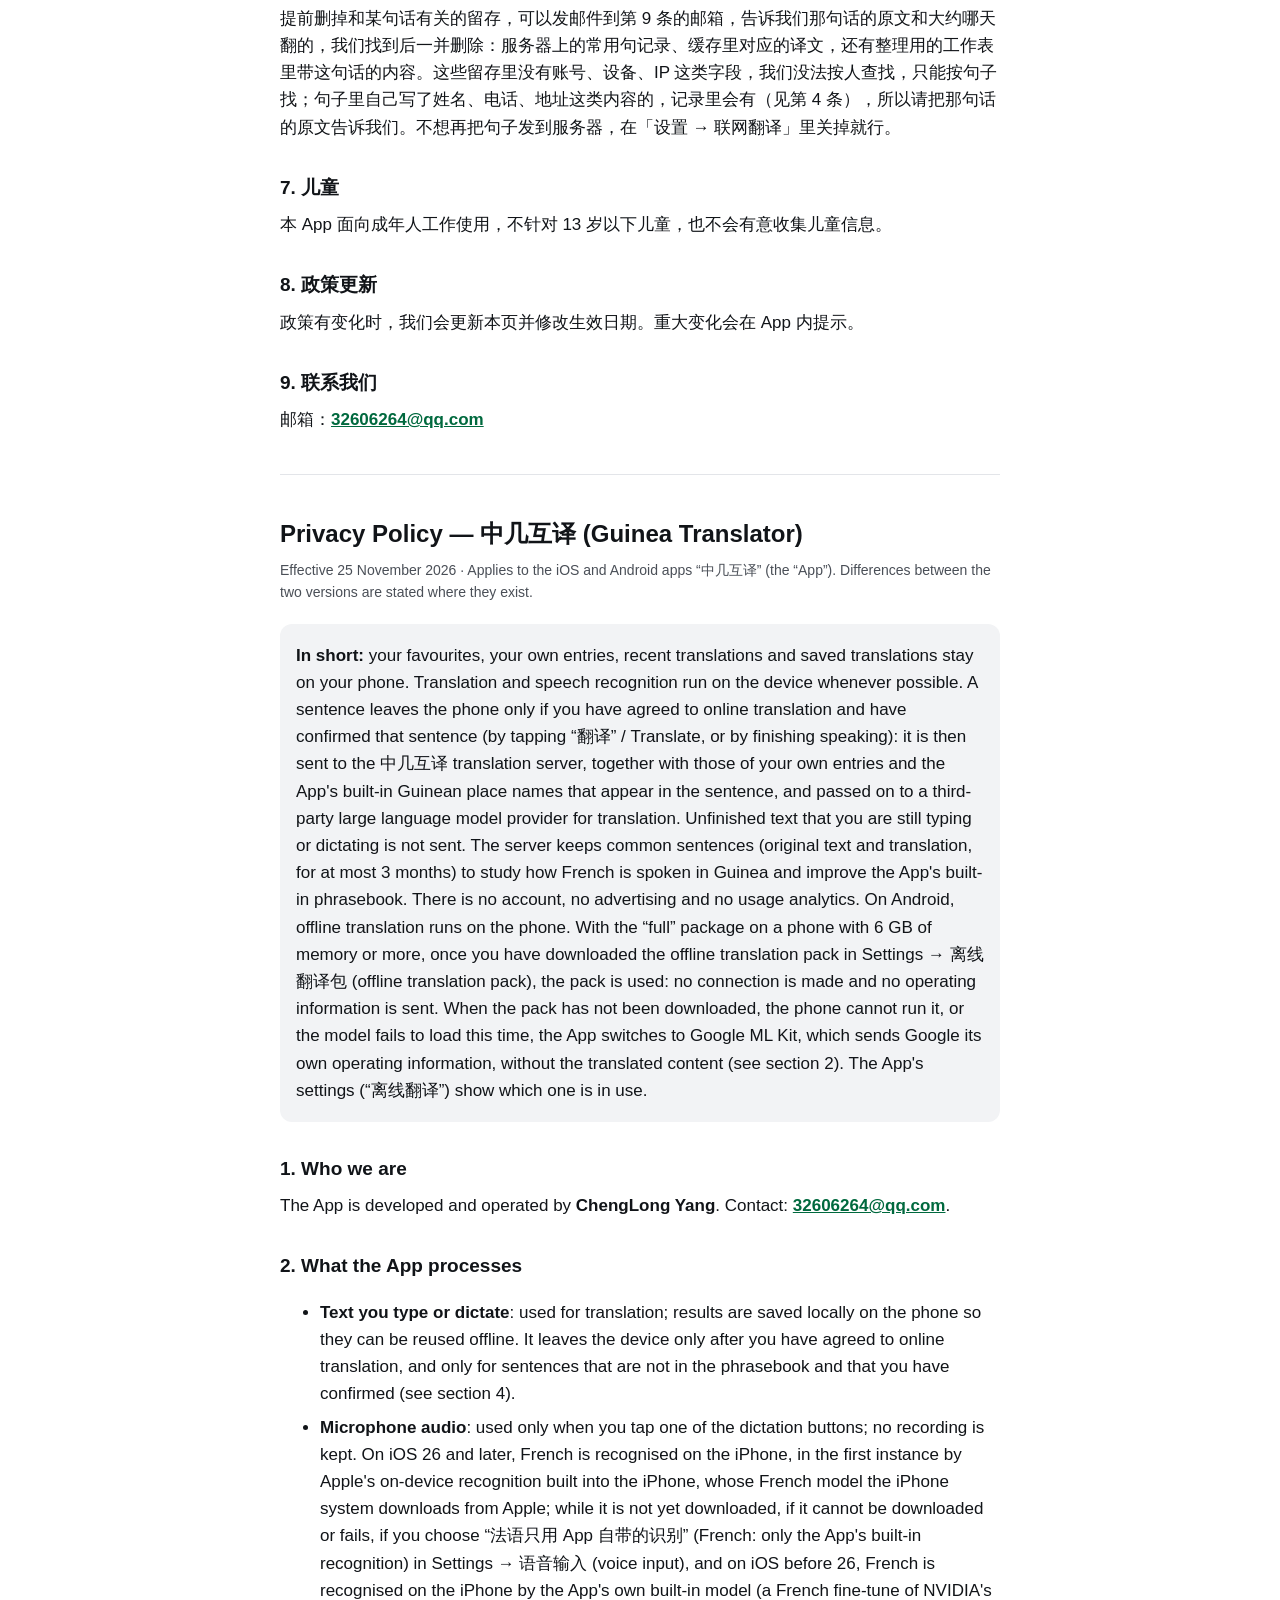
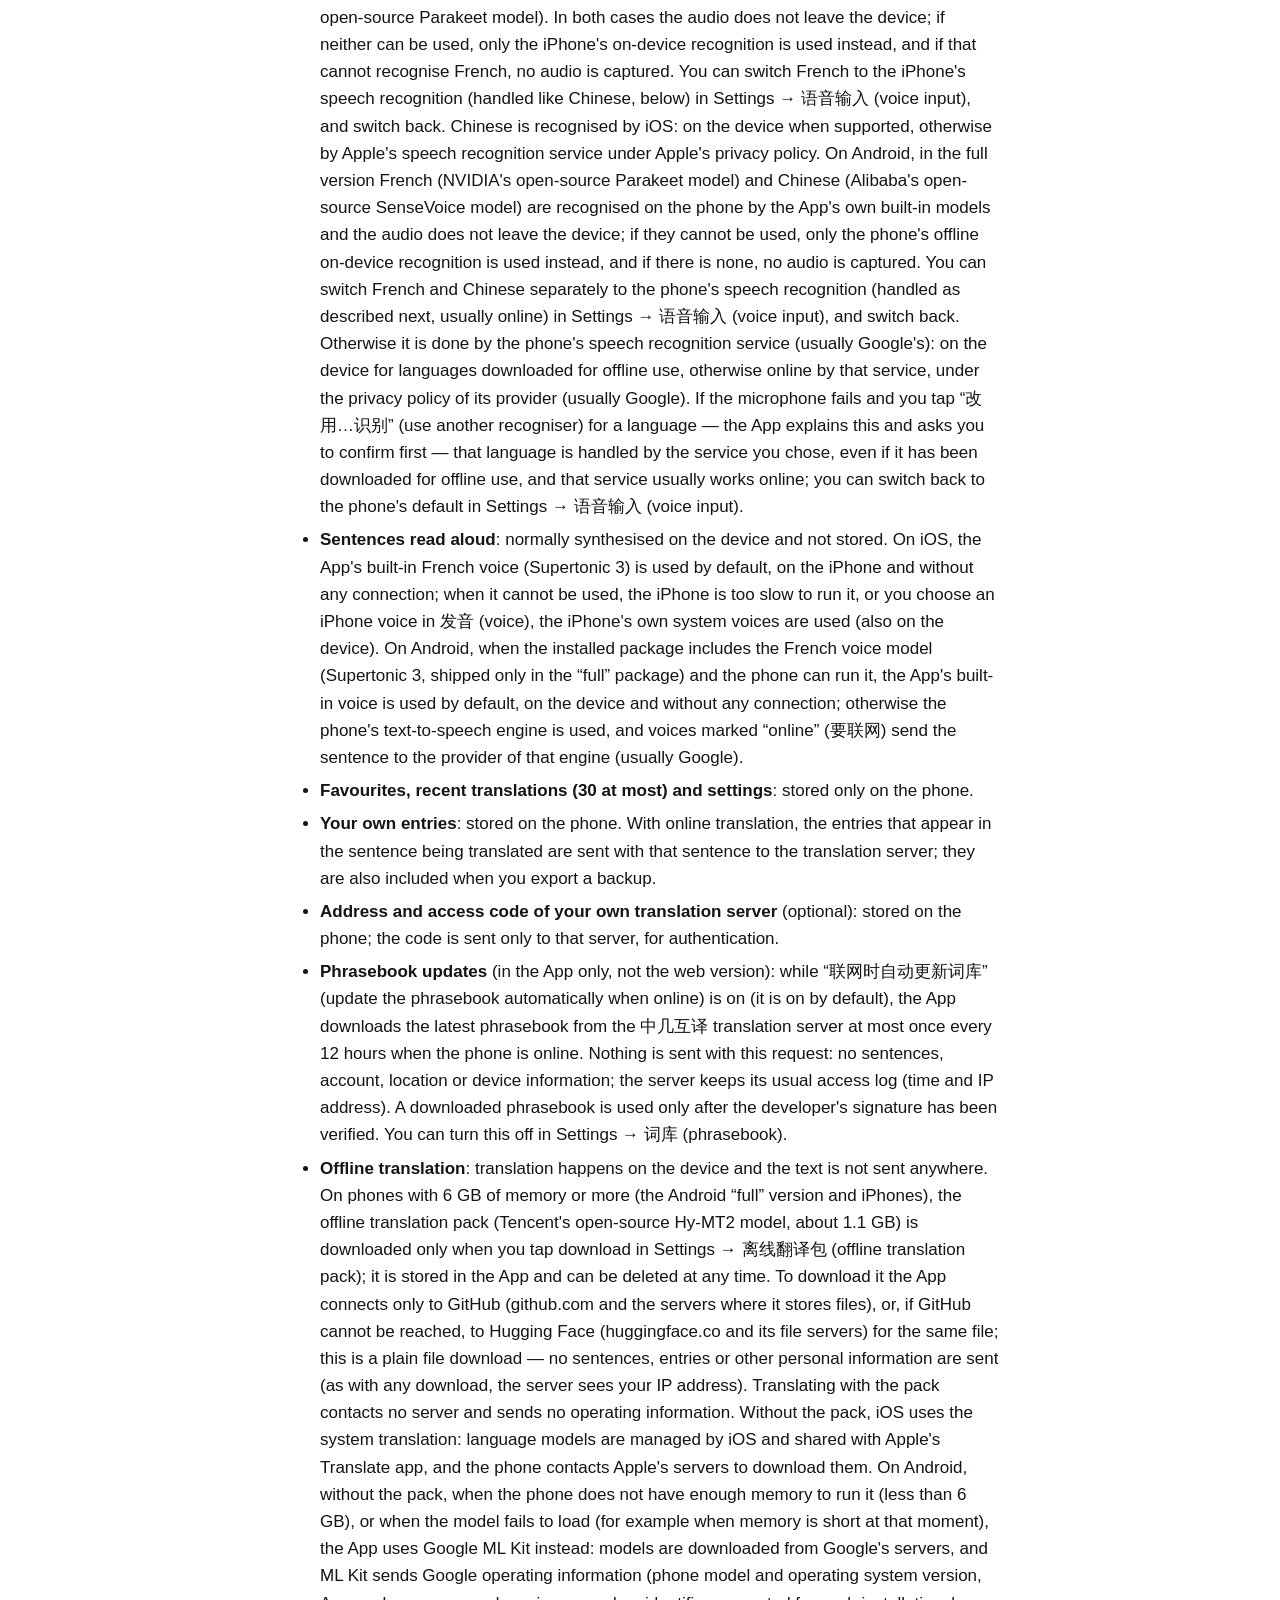
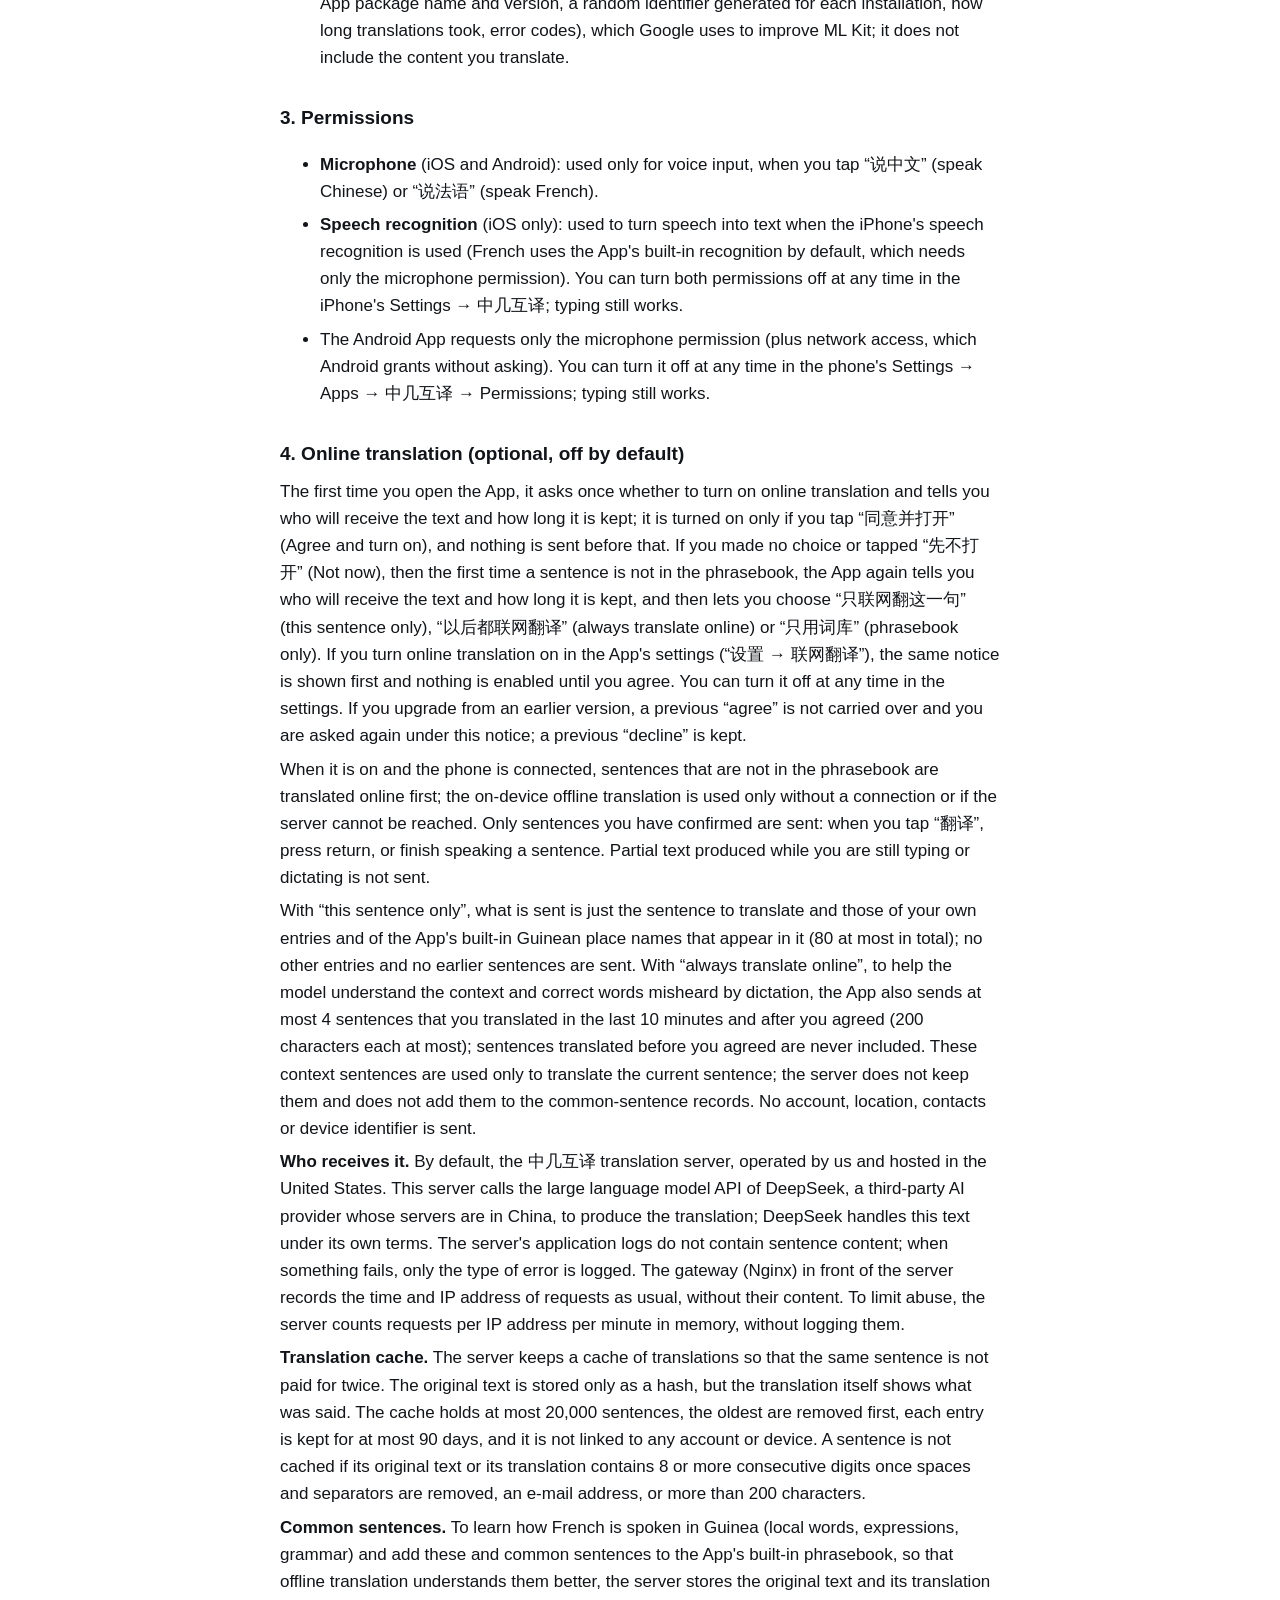
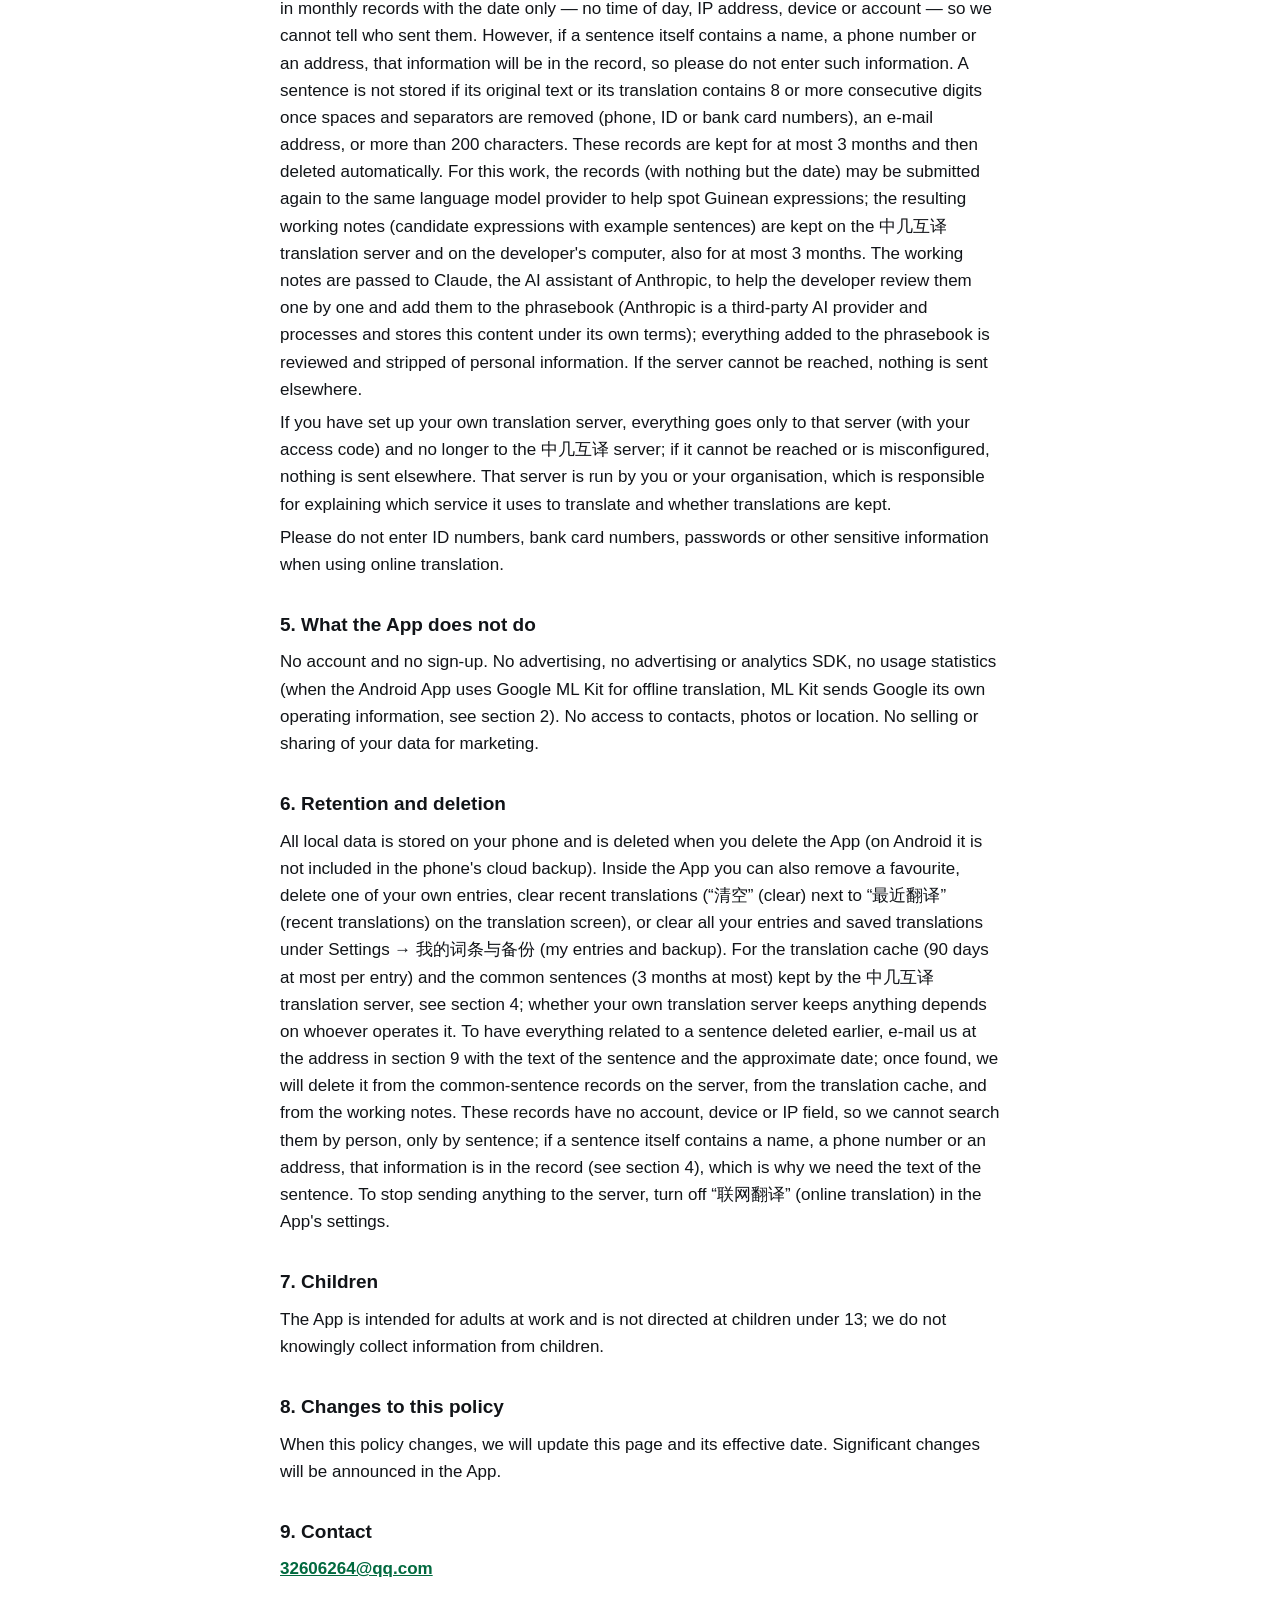
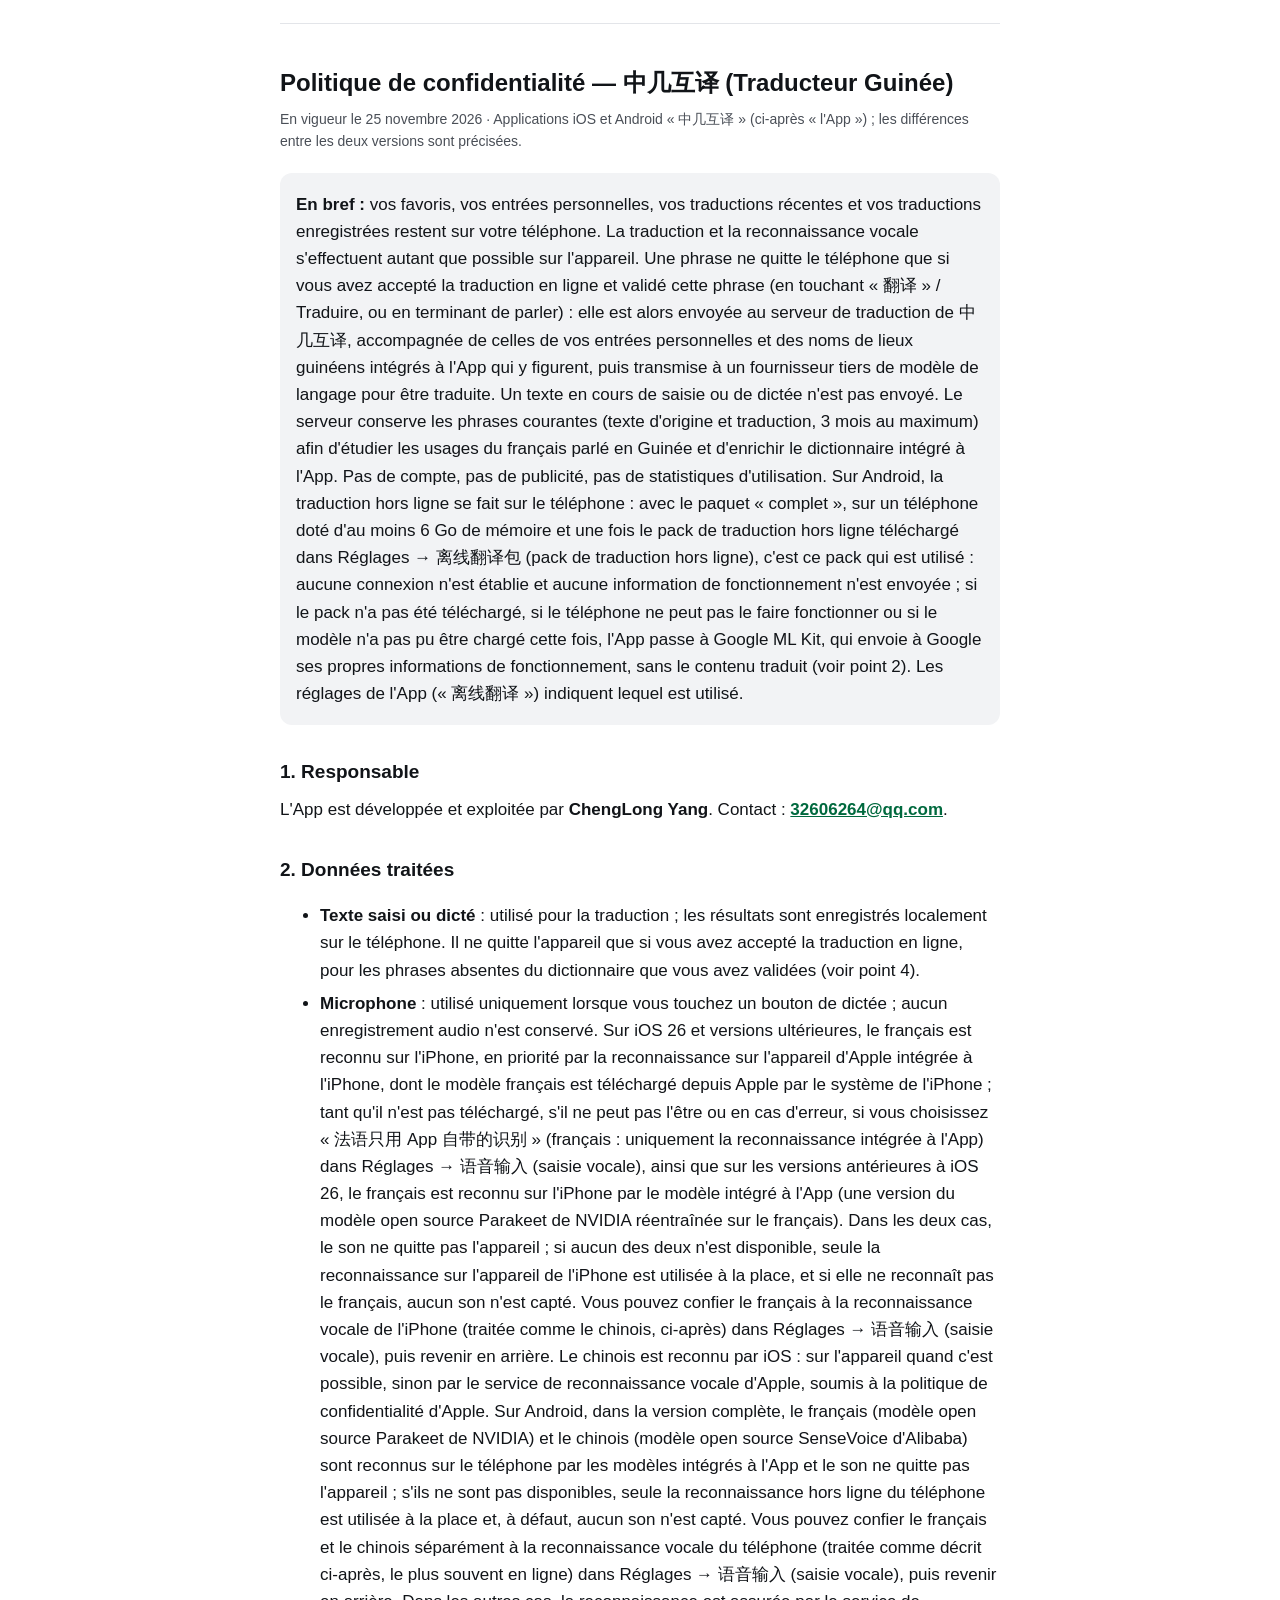
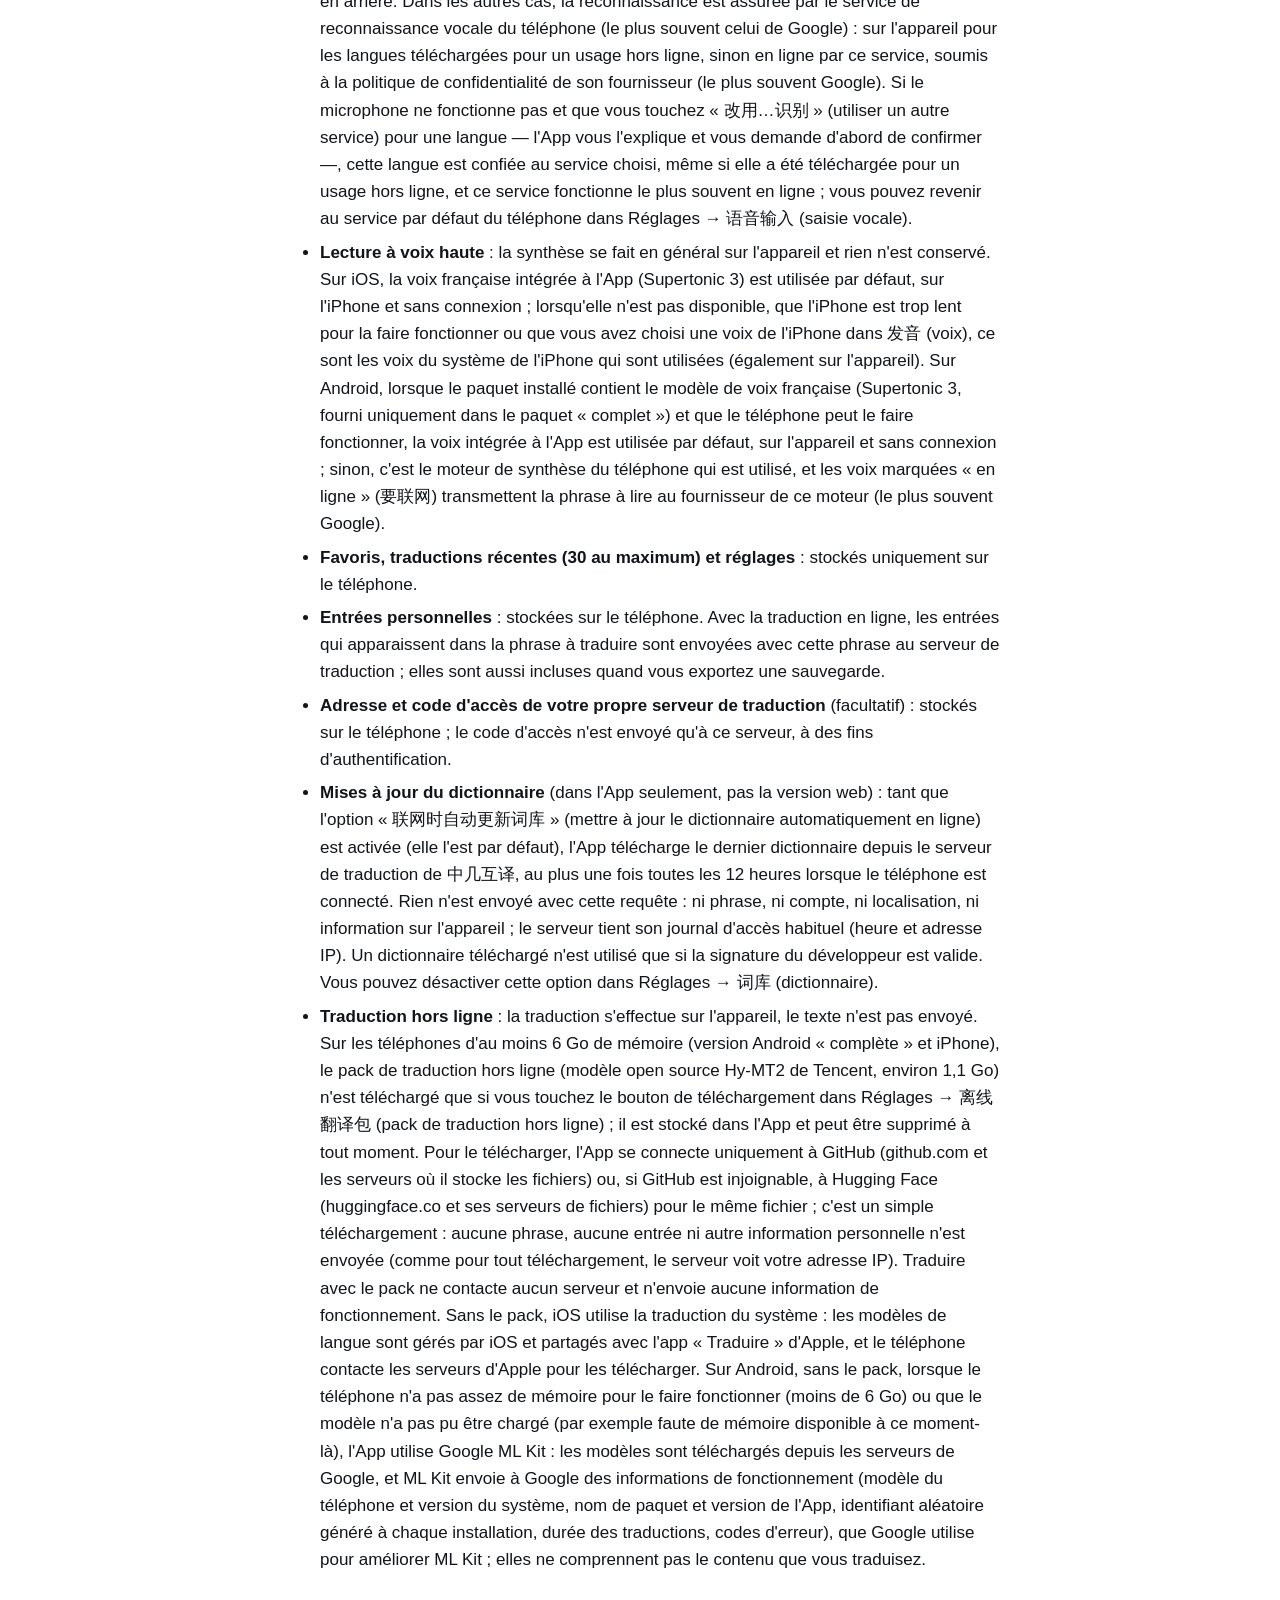
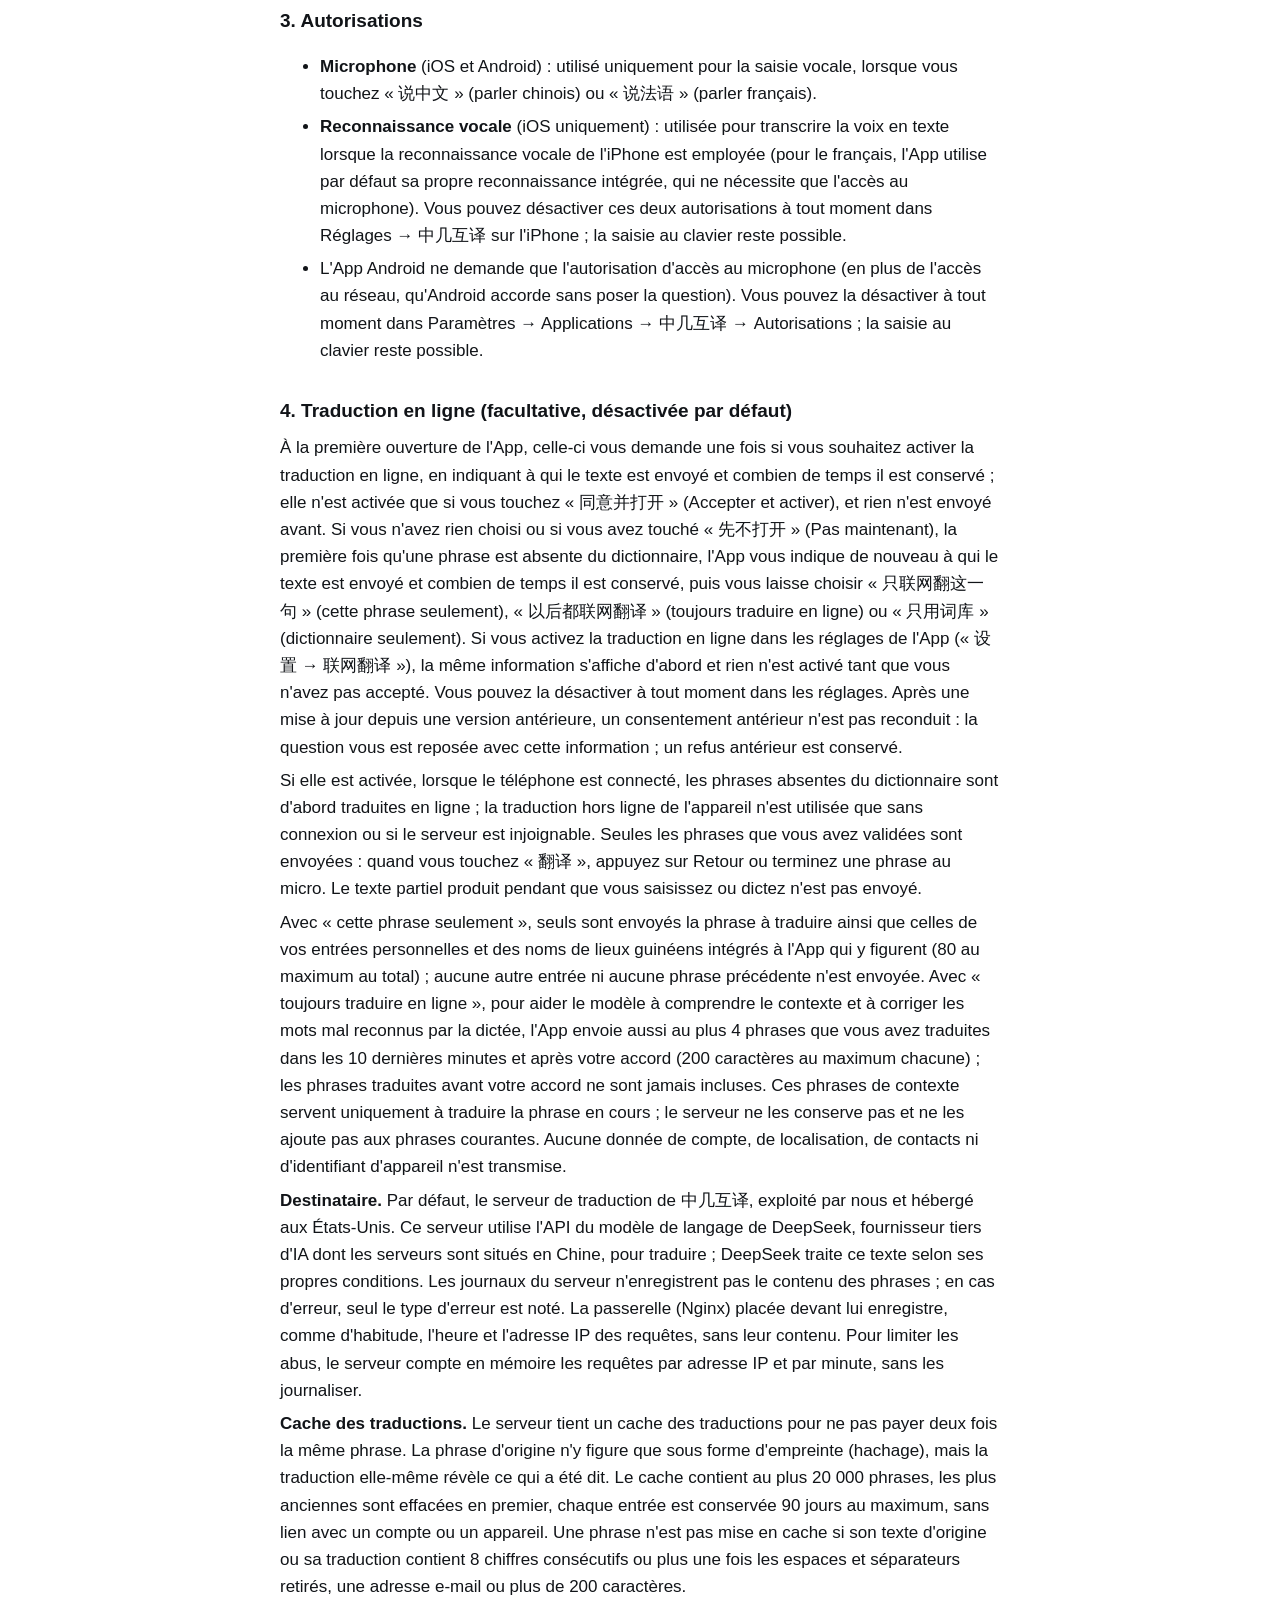
==== commit 850cdcac: "更新网页 2026-11-25" ====
--- a/privacy.html
+++ b/privacy.html
@@ -4,6 +4,7 @@
 <meta charset="UTF-8" />
 <meta name="viewport" content="width=device-width, initial-scale=1" />
 <title>中几互译 · 隐私政策 / Privacy Policy / Politique de confidentialité</title>
+<link rel="icon" type="image/png" href="icon.png?v=20261124" />
 <style>
   body { margin: 0; padding: 24px 16px 48px; max-width: 720px; margin: 0 auto; font: 17px/1.6 -apple-system, "PingFang SC", "Helvetica Neue", sans-serif; color: #111418; background: #fff; }
   h1 { font-size: 24px; margin: 0 0 4px; }
@@ -25,10 +26,10 @@
 <body>
 <p class="langs"><a href="#zh">中文</a> · <a href="#en">English</a> · <a href="#fr">Français</a></p>
 <h1 id="zh">中几互译 隐私政策</h1>
-<p class="meta">生效日期：2026 年 11 月 23 日 · 适用于 iOS 版和安卓版「中几互译」（下称「本 App」）。两个版本不一样的地方分开写明。</p>
+<p class="meta">生效日期：2026 年 11 月 25 日 · 适用于 iOS 版和安卓版「中几互译」（下称「本 App」）。两个版本不一样的地方分开写明。</p>
 
 <div class="box">
-<p><strong>一句话版本：</strong>你的收藏、词条、最近翻译和已存译文保存在你的手机上；翻译和语音识别尽量在手机本机完成；只有你同意了联网翻译，并且点了「翻译」或对着话筒说完一句以后，才会把那一句文字（连同这句里用到的你自己的词条和 App 自带的地名对照）发到中几互译的翻译服务器，再交给第三方大模型服务商翻译；还在打字、没说完的半句不会发出去。服务器会留存常用句（原文和译文，最多 3 个月），用来整理几内亚人说法语的习惯、改进 App 自带的词库。本 App 没有账号、没有广告、不收集使用统计。安卓版的离线翻译在手机上完成：用 App 自带的模型时（「完整版」安装包、内存 6 GB 以上的手机，模型能装进内存），不联网，也不发运行情况；手机带不动、安装包里没带模型，或者自带的模型这次没能装进内存时，改用谷歌 ML Kit，ML Kit 会给谷歌发它自己的运行情况（不含翻译内容，见第 2 条）。现在用的是哪一种，App 的「设置 → 离线翻译」里写着。</p>
+<p><strong>一句话版本：</strong>你的收藏、词条、最近翻译和已存译文保存在你的手机上；翻译和语音识别尽量在手机本机完成；只有你同意了联网翻译，并且点了「翻译」或对着话筒说完一句以后，才会把那一句文字（连同这句里用到的你自己的词条和 App 自带的地名对照）发到中几互译的翻译服务器，再交给第三方大模型服务商翻译；还在打字、没说完的半句不会发出去。服务器会留存常用句（原文和译文，最多 3 个月），用来整理几内亚人说法语的习惯、改进 App 自带的词库。本 App 没有账号、没有广告、不收集使用统计。安卓版的离线翻译在手机上完成：用的是「完整版」、手机内存 6 GB 以上，并且在「设置 → 离线翻译包」里下了离线翻译包时，用离线翻译包翻译，不联网，也不发运行情况；没下离线翻译包、手机带不动，或者模型这次没能装进内存时，改用谷歌 ML Kit，ML Kit 会给谷歌发它自己的运行情况（不含翻译内容，见第 2 条）。现在用的是哪一种，App 的「设置 → 离线翻译」里写着。</p>
 </div>
 
 <h2>1. 我们是谁</h2>
@@ -49,7 +50,7 @@
 
 <h2>3. 权限</h2>
 <ul>
-<li><strong>麦克风</strong>：只在你点「我说中文」或「对方说法语」时使用，用于语音输入。</li>
+<li><strong>麦克风</strong>：只在你点「说中文」或「说法语」时使用，用于语音输入。</li>
 <li><strong>语音识别</strong>（iOS 版）：用 iPhone 的语音识别时把声音转成文字（法语默认用 App 自带的识别，只要麦克风权限）。两项权限都可以在 iPhone「设置 → 中几互译」里随时关闭，关闭后仍可用键盘输入。</li>
 <li>安卓版只申请麦克风权限（另有不用询问的联网权限），可以在手机「设置 → 应用 → 中几互译 → 权限」里随时关闭，关闭后仍可用键盘输入。</li>
 </ul>
@@ -60,7 +61,7 @@
 <p>选「只联网翻这一句」，发出去的只有<strong>那一段要翻译的文字</strong>，以及这句里出现了的「我的词条」和 App 自带的几内亚地名对照（合计最多 80 条，用来让翻译更准）；其他词条不会发，前面翻过的句子也不带。选了「以后都联网翻译」，为了让大模型看懂前后文、猜出被语音识别听错的词，还会带上你同意之后、最近 10 分钟里翻过的最多 4 句（每句最多 200 字）；同意之前翻过的不带。这几句只用来帮助翻译当前这句，服务器不留存，也不收进下面说的常用句记录。不会发送你的账号、位置、通讯录、设备标识。</p>
 <p>发给谁，取决于你的设置：</p>
 <ul>
-<li><strong>默认</strong>：中几互译的翻译服务器（由我们运营，服务器在美国）。它再调用深度求索（DeepSeek）的大模型接口完成翻译（DeepSeek 是第三方大模型服务商，服务器在中国），DeepSeek 按它自己的条款处理这段文字。服务器的程序日志不记句子内容，出错时只记错误的类别；服务器前面的网关（Nginx）会按常规记下访问时间和来源 IP，不记句子内容。为了防止滥用，服务器在内存里按来源 IP 数每分钟的请求次数，不写进日志。<br><strong>译文缓存</strong>：服务器会把译文存成缓存，同一句话再翻时直接用、不重复付费。缓存里原文只存成哈希（一串看不出原话的编码），但译文本身能看出说了什么；缓存最多存两万句，满了先删最早的，每条最多留 90 天，不和任何账号或设备关联。原文或译文里带长串数字、邮箱地址，或超过 200 字的，不进缓存。<br><strong>常用句留存</strong>：为了整理几内亚人说法语的习惯（当地词语、说法、语法），把它们和常用句收进 App 自带的词库（以后断网也能翻得更准），服务器会把这段文字的原文和译文按月存成记录，只记日期，不记几点、来源 IP、设备和账号，所以我们看不出是谁发的。但句子里如果自己写了姓名、电话、地址这类信息，记录里就会有，所以这类信息请不要输入。原文或译文里，去掉空格和分隔符后有 8 位以上连续数字（电话、证件号、银行卡号）、带邮箱地址、或超过 200 字的，不留存。记录最多保留 3 个月，到期自动删除。整理时会把这些记录（不带日期以外的任何信息）再交给同一家大模型服务商，帮忙找出里面的几内亚说法；整理出来的工作表（候选说法和例句）存在中几互译的翻译服务器和开发者的电脑上，同样最多保留 3 个月。工作表会交给 Anthropic 的 AI 助手 Claude，帮开发者逐条核对、整理进词库（Anthropic 是第三方 AI 服务商，按它自己的条款处理和保存这些内容）；收进词库的说法和句子都经过核对、去掉个人信息。服务器连不上时就不联网翻译，不会改发给别家。</li>
+<li><strong>默认</strong>：中几互译的翻译服务器（由我们运营，服务器在美国）。它再调用深度求索（DeepSeek）的大模型接口完成翻译（DeepSeek 是第三方大模型服务商，服务器在中国），DeepSeek 按它自己的条款处理这段文字。服务器的程序日志不记句子内容，出错时只记错误的类别；服务器前面的网关（Nginx）会按常规记下访问时间和来源 IP，不记句子内容。为了防止滥用，服务器在内存里按来源 IP 数每分钟的请求次数，不写进日志。<br><strong>译文缓存</strong>：服务器会把译文存成缓存，同一句话再翻时直接用、不重复付费。缓存里原文只存成哈希（一串看不出原话的编码），但译文本身能看出说了什么；缓存最多存两万句，满了先删最早的，每条最多留 90 天，不和任何账号或设备关联。原文或译文里，去掉空格和分隔符后有 8 位以上连续数字、带邮箱地址，或超过 200 字的，不进缓存。<br><strong>常用句留存</strong>：为了整理几内亚人说法语的习惯（当地词语、说法、语法），把它们和常用句收进 App 自带的词库（以后断网也能翻得更准），服务器会把这段文字的原文和译文按月存成记录，只记日期，不记几点、来源 IP、设备和账号，所以我们看不出是谁发的。但句子里如果自己写了姓名、电话、地址这类信息，记录里就会有，所以这类信息请不要输入。原文或译文里，去掉空格和分隔符后有 8 位以上连续数字（电话、证件号、银行卡号）、带邮箱地址、或超过 200 字的，不留存。记录最多保留 3 个月，到期自动删除。整理时会把这些记录（不带日期以外的任何信息）再交给同一家大模型服务商，帮忙找出里面的几内亚说法；整理出来的工作表（候选说法和例句）存在中几互译的翻译服务器和开发者的电脑上，同样最多保留 3 个月。工作表会交给 Anthropic 的 AI 助手 Claude，帮开发者逐条核对、整理进词库（Anthropic 是第三方 AI 服务商，按它自己的条款处理和保存这些内容）；收进词库的说法和句子都经过核对、去掉个人信息。服务器连不上时就不联网翻译，不会改发给别家。</li>
 <li><strong>填了「自己的翻译服务器」</strong>：只发给你填写的那台服务器（连同你填的口令），不再发给中几互译的服务器；那台服务器连不上或地址填错时，就不联网翻译，也不会改发给别家。那台服务器由你或你的单位自行运营，它再用什么服务翻译、是否保存译文，由服务器的运营者负责说明。</li>
 </ul>
 <p>请不要在联网翻译中输入证件号、银行卡号、密码等敏感信息。</p>
@@ -88,36 +89,40 @@
 <hr />
 
 <h1 id="en">Privacy Policy — 中几互译 (Guinea Translator)</h1>
-<p class="meta">Effective 23 November 2026 · Applies to the iOS and Android apps “中几互译” (the “App”). Differences between the two versions are stated where they exist.</p>
-<div class="box"><p><strong>In short:</strong> your favourites, your own entries, recent translations and saved translations stay on your phone. Translation and speech recognition run on the device whenever possible. A sentence leaves the phone only if you have agreed to online translation and have confirmed that sentence (by tapping “翻译” / Translate, or by finishing speaking): it is then sent to the 中几互译 translation server, together with those of your own entries and the App's built-in Guinean place names that appear in the sentence, and passed on to a third-party large language model provider for translation. Unfinished text that you are still typing or dictating is not sent. The server keeps common sentences (original text and translation, for at most 3 months) to improve the App's built-in phrasebook. There is no account, no advertising and no usage analytics. On Android, offline translation runs on the phone. When the App's built-in model is used (the “full” package, on phones with 6 GB of memory or more, when the model loads), no connection is made and no operating information is sent. When the phone cannot run it, the package does not include it, or the model fails to load this time, the App switches to Google ML Kit, which sends Google its own operating information, without the translated content (see section 2). The App's settings (“离线翻译”) show which one is in use.</p></div>
+<p class="meta">Effective 25 November 2026 · Applies to the iOS and Android apps “中几互译” (the “App”). Differences between the two versions are stated where they exist.</p>
+<div class="box"><p><strong>In short:</strong> your favourites, your own entries, recent translations and saved translations stay on your phone. Translation and speech recognition run on the device whenever possible. A sentence leaves the phone only if you have agreed to online translation and have confirmed that sentence (by tapping “翻译” / Translate, or by finishing speaking): it is then sent to the 中几互译 translation server, together with those of your own entries and the App's built-in Guinean place names that appear in the sentence, and passed on to a third-party large language model provider for translation. Unfinished text that you are still typing or dictating is not sent. The server keeps common sentences (original text and translation, for at most 3 months) to study how French is spoken in Guinea and improve the App's built-in phrasebook. There is no account, no advertising and no usage analytics. On Android, offline translation runs on the phone. With the “full” package on a phone with 6 GB of memory or more, once you have downloaded the offline translation pack in Settings → 离线翻译包 (offline translation pack), the pack is used: no connection is made and no operating information is sent. When the pack has not been downloaded, the phone cannot run it, or the model fails to load this time, the App switches to Google ML Kit, which sends Google its own operating information, without the translated content (see section 2). The App's settings (“离线翻译”) show which one is in use.</p></div>
 <h2>1. Who we are</h2>
 <p>The App is developed and operated by <strong>ChengLong Yang</strong>. Contact: <strong><a href="mailto:32606264@qq.com">32606264@qq.com</a></strong>.</p>
 <h2>2. What the App processes</h2>
 <ul>
 <li><strong>Text you type or dictate</strong>: used for translation; results are saved locally on the phone so they can be reused offline. It leaves the device only after you have agreed to online translation, and only for sentences that are not in the phrasebook and that you have confirmed (see section 4).</li>
-<li><strong>Microphone audio</strong>: used only while you tap one of the dictation buttons; no recording is kept. On iOS 26 and later, French is recognized on the iPhone preferably by Apple's on-device recognition built into the iPhone, whose French model the iPhone system downloads from Apple; while it is not yet downloaded, if it cannot be downloaded or fails, if you choose “only the App's built-in recognition” in Settings → 语音输入 (voice input), and on iOS before 26, French is recognized on the iPhone by the App's own built-in model (a French fine-tune of NVIDIA's open Parakeet model). In both cases the audio does not leave the device; if neither can be used, only the iPhone's on-device recognition is used instead, and if that cannot recognize French nothing is recorded. You can switch French to the iPhone's speech recognition (handled like Chinese, below) in Settings → 语音输入 (voice input), and switch back. Chinese is recognized by iOS: on the device when supported, otherwise by Apple's speech recognition service under Apple's privacy policy. On Android, in the full version French (NVIDIA's open Parakeet model) and Chinese (Alibaba's open SenseVoice model) are recognized on the phone by the App's own built-in models and the audio does not leave the device; if they cannot be used, only the phone's offline on-device recognition is used instead, and otherwise nothing is recorded. You can switch French and Chinese separately to the phone's speech recognition (handled as described next, usually online) in Settings → 语音输入 (voice input), and switch back. Otherwise it is done by the phone's speech recognition service (usually Google's): on the device for languages downloaded for offline use, otherwise online by that service. If the microphone fails and you tap “改用…识别” (use another recognizer) for a language — the app explains this and asks you to confirm first — that language is handled by the service you chose, even if it has been downloaded for offline use, and that service usually works online; you can switch back to the phone's default in Settings → 语音输入 (voice input).</li>
-<li><strong>Sentences read aloud</strong>: normally synthesised on the device and not stored. On iOS, the App's built-in French voice (Supertonic 3) is used by default, on the iPhone and without any connection; when it cannot be used, the iPhone is too slow to run it, or you chose an iPhone voice in 发音 (pronunciation), the iPhone's own system voices are used (also on the device). On Android, when the installed package includes the French voice model (Supertonic 3, shipped only in the “full” package) and the phone can run it, the App's built-in voice is used by default, on the device and without any connection; otherwise the phone's text-to-speech engine is used, and voices marked “online” (要联网) send the sentence to the provider of that engine (usually Google).</li>
+<li><strong>Microphone audio</strong>: used only when you tap one of the dictation buttons; no recording is kept. On iOS 26 and later, French is recognised on the iPhone, in the first instance by Apple's on-device recognition built into the iPhone, whose French model the iPhone system downloads from Apple; while it is not yet downloaded, if it cannot be downloaded or fails, if you choose “法语只用 App 自带的识别” (French: only the App's built-in recognition) in Settings → 语音输入 (voice input), and on iOS before 26, French is recognised on the iPhone by the App's own built-in model (a French fine-tune of NVIDIA's open-source Parakeet model). In both cases the audio does not leave the device; if neither can be used, only the iPhone's on-device recognition is used instead, and if that cannot recognise French, no audio is captured. You can switch French to the iPhone's speech recognition (handled like Chinese, below) in Settings → 语音输入 (voice input), and switch back. Chinese is recognised by iOS: on the device when supported, otherwise by Apple's speech recognition service under Apple's privacy policy. On Android, in the full version French (NVIDIA's open-source Parakeet model) and Chinese (Alibaba's open-source SenseVoice model) are recognised on the phone by the App's own built-in models and the audio does not leave the device; if they cannot be used, only the phone's offline on-device recognition is used instead, and if there is none, no audio is captured. You can switch French and Chinese separately to the phone's speech recognition (handled as described next, usually online) in Settings → 语音输入 (voice input), and switch back. Otherwise it is done by the phone's speech recognition service (usually Google's): on the device for languages downloaded for offline use, otherwise online by that service, under the privacy policy of its provider (usually Google). If the microphone fails and you tap “改用…识别” (use another recogniser) for a language — the App explains this and asks you to confirm first — that language is handled by the service you chose, even if it has been downloaded for offline use, and that service usually works online; you can switch back to the phone's default in Settings → 语音输入 (voice input).</li>
+<li><strong>Sentences read aloud</strong>: normally synthesised on the device and not stored. On iOS, the App's built-in French voice (Supertonic 3) is used by default, on the iPhone and without any connection; when it cannot be used, the iPhone is too slow to run it, or you choose an iPhone voice in 发音 (voice), the iPhone's own system voices are used (also on the device). On Android, when the installed package includes the French voice model (Supertonic 3, shipped only in the “full” package) and the phone can run it, the App's built-in voice is used by default, on the device and without any connection; otherwise the phone's text-to-speech engine is used, and voices marked “online” (要联网) send the sentence to the provider of that engine (usually Google).</li>
 <li><strong>Favourites, recent translations (30 at most) and settings</strong>: stored only on the phone.</li>
 <li><strong>Your own entries</strong>: stored on the phone. With online translation, the entries that appear in the sentence being translated are sent with that sentence to the translation server; they are also included when you export a backup.</li>
 <li><strong>Address and access code of your own translation server</strong> (optional): stored on the phone; the code is sent only to that server, for authentication.</li>
-<li><strong>Phrasebook updates</strong> (app only, not the web version): while “Update the phrasebook automatically when online” is on (it is on by default), the App downloads the latest phrasebook from the 中几互译 translation server at most once every 12 hours when the phone is online. Nothing is sent with this request: no sentences, account, location or device information; the server keeps its usual access log (time and IP address). A downloaded phrasebook is used only if the developer's signature checks out. You can turn this off in Settings → Phrasebook.</li>
-<li><strong>Offline translation</strong>: translation happens on the device and the text is not sent anywhere. On phones with 6 GB of memory or more (the Android “full” version and iPhones), the offline translation pack (Tencent's open-source Hy-MT2 model, about 1.1 GB) is downloaded only when you tap download in Settings → 离线翻译包 (offline translation pack); it is stored in the App and can be deleted at any time. To download it the App connects only to GitHub (github.com and the servers where it stores files), or, if GitHub cannot be reached, to Hugging Face (huggingface.co and its file servers) for the same file; this is a plain file download — no sentences, entries or other personal information are sent (as with any download, the server sees your IP address). Translating with the pack contacts no server and sends no operating information. Without the pack, iOS uses the system translation: language models are managed by iOS and shared with Apple's Translate app, and the phone contacts Apple's servers to download them. On Android, without the pack, when the phone does not have enough memory to run it (less than 6 GB), or when the model fails to load (for example when memory is short at that moment), the App uses Google ML Kit instead: models are downloaded from Google's servers, and ML Kit sends Google operating information (phone model and system version, App package name and version, a random per-installation identifier, how long translations took, error codes), without the translated content.</li>
+<li><strong>Phrasebook updates</strong> (in the App only, not the web version): while “联网时自动更新词库” (update the phrasebook automatically when online) is on (it is on by default), the App downloads the latest phrasebook from the 中几互译 translation server at most once every 12 hours when the phone is online. Nothing is sent with this request: no sentences, account, location or device information; the server keeps its usual access log (time and IP address). A downloaded phrasebook is used only after the developer's signature has been verified. You can turn this off in Settings → 词库 (phrasebook).</li>
+<li><strong>Offline translation</strong>: translation happens on the device and the text is not sent anywhere. On phones with 6 GB of memory or more (the Android “full” version and iPhones), the offline translation pack (Tencent's open-source Hy-MT2 model, about 1.1 GB) is downloaded only when you tap download in Settings → 离线翻译包 (offline translation pack); it is stored in the App and can be deleted at any time. To download it the App connects only to GitHub (github.com and the servers where it stores files), or, if GitHub cannot be reached, to Hugging Face (huggingface.co and its file servers) for the same file; this is a plain file download — no sentences, entries or other personal information are sent (as with any download, the server sees your IP address). Translating with the pack contacts no server and sends no operating information. Without the pack, iOS uses the system translation: language models are managed by iOS and shared with Apple's Translate app, and the phone contacts Apple's servers to download them. On Android, without the pack, when the phone does not have enough memory to run it (less than 6 GB), or when the model fails to load (for example when memory is short at that moment), the App uses Google ML Kit instead: models are downloaded from Google's servers, and ML Kit sends Google operating information (phone model and operating system version, App package name and version, a random identifier generated for each installation, how long translations took, error codes), which Google uses to improve ML Kit; it does not include the content you translate.</li>
 </ul>
 <h2>3. Permissions</h2>
-<p>Microphone and speech recognition, used only for dictation when you tap “我说中文” or “对方说法语”. You can turn them off at any time in Settings → 中几互译 (iOS) or Settings → Apps → 中几互译 → Permissions (Android); typing still works.</p>
+<ul>
+<li><strong>Microphone</strong> (iOS and Android): used only for voice input, when you tap “说中文” (speak Chinese) or “说法语” (speak French).</li>
+<li><strong>Speech recognition</strong> (iOS only): used to turn speech into text when the iPhone's speech recognition is used (French uses the App's built-in recognition by default, which needs only the microphone permission). You can turn both permissions off at any time in the iPhone's Settings → 中几互译; typing still works.</li>
+<li>The Android App requests only the microphone permission (plus network access, which Android grants without asking). You can turn it off at any time in the phone's Settings → Apps → 中几互译 → Permissions; typing still works.</li>
+</ul>
 <h2>4. Online translation (optional, off by default)</h2>
 <p>The first time you open the App, it asks once whether to turn on online translation and tells you who will receive the text and how long it is kept; it is turned on only if you tap “同意并打开” (Agree and turn on), and nothing is sent before that. If you made no choice or tapped “先不打开” (Not now), then the first time a sentence is not in the phrasebook, the App again tells you who will receive the text and how long it is kept, and then lets you choose “只联网翻这一句” (this sentence only), “以后都联网翻译” (always translate online) or “只用词库” (phrasebook only). If you turn online translation on in the App's settings (“设置 → 联网翻译”), the same notice is shown first and nothing is enabled until you agree. You can turn it off at any time in the settings. If you upgrade from an earlier version, a previous “agree” is not carried over and you are asked again under this notice; a previous “decline” is kept.</p>
 <p>When it is on and the phone is connected, sentences that are not in the phrasebook are translated online first; the on-device offline translation is used only without a connection or if the server cannot be reached. Only sentences you have confirmed are sent: when you tap “翻译”, press return, or finish speaking a sentence. Partial text produced while you are still typing or dictating is not sent.</p>
 <p>With “this sentence only”, what is sent is just the sentence to translate and those of your own entries and of the App's built-in Guinean place names that appear in it (80 at most in total); no other entries and no earlier sentences are sent. With “always translate online”, to help the model understand the context and correct words misheard by dictation, the App also sends at most 4 sentences that you translated in the last 10 minutes and after you agreed (200 characters each at most); sentences translated before you agreed are never included. These context sentences are used only to translate the current sentence; the server does not keep them and does not add them to the common-sentence records. No account, location, contacts or device identifier is sent.</p>
 <p><strong>Who receives it.</strong> By default, the 中几互译 translation server, operated by us and hosted in the United States. This server calls the large language model API of DeepSeek, a third-party AI provider whose servers are in China, to produce the translation; DeepSeek handles this text under its own terms. The server's application logs do not contain sentence content; when something fails, only the type of error is logged. The gateway (Nginx) in front of the server records the time and IP address of requests as usual, without their content. To limit abuse, the server counts requests per IP address per minute in memory, without logging them.</p>
-<p><strong>Translation cache.</strong> The server keeps a cache of translations so that the same sentence is not paid for twice. The original text is stored only as a hash, but the translation itself shows what was said. The cache holds at most 20,000 sentences, the oldest are removed first, each entry is kept for at most 90 days, and it is not linked to any account or device. Texts or translations that contain long digit strings, an e-mail address, or more than 200 characters are not cached.</p>
+<p><strong>Translation cache.</strong> The server keeps a cache of translations so that the same sentence is not paid for twice. The original text is stored only as a hash, but the translation itself shows what was said. The cache holds at most 20,000 sentences, the oldest are removed first, each entry is kept for at most 90 days, and it is not linked to any account or device. A sentence is not cached if its original text or its translation contains 8 or more consecutive digits once spaces and separators are removed, an e-mail address, or more than 200 characters.</p>
 <p><strong>Common sentences.</strong> To learn how French is spoken in Guinea (local words, expressions, grammar) and add these and common sentences to the App's built-in phrasebook, so that offline translation understands them better, the server stores the original text and its translation in monthly records with the date only — no time of day, IP address, device or account — so we cannot tell who sent them. However, if a sentence itself contains a name, a phone number or an address, that information will be in the record, so please do not enter such information. A sentence is not stored if its original text or its translation contains 8 or more consecutive digits once spaces and separators are removed (phone, ID or bank card numbers), an e-mail address, or more than 200 characters. These records are kept for at most 3 months and then deleted automatically. For this work, the records (with nothing but the date) may be submitted again to the same language model provider to help spot Guinean expressions; the resulting working notes (candidate expressions with example sentences) are kept on the 中几互译 translation server and on the developer's computer, also for at most 3 months. The working notes are passed to Claude, the AI assistant of Anthropic, to help the developer review them one by one and add them to the phrasebook (Anthropic is a third-party AI provider and processes and stores this content under its own terms); everything added to the phrasebook is reviewed and stripped of personal information. If the server cannot be reached, nothing is sent elsewhere.</p>
-<p>If you have set up your own translation server, everything goes only to that server (with your access code) and no longer to the 中几互译 server; if it cannot be reached or is misconfigured, nothing is sent elsewhere. That server is run by you or your organisation, which is responsible for explaining what it does with the text.</p>
+<p>If you have set up your own translation server, everything goes only to that server (with your access code) and no longer to the 中几互译 server; if it cannot be reached or is misconfigured, nothing is sent elsewhere. That server is run by you or your organisation, which is responsible for explaining which service it uses to translate and whether translations are kept.</p>
 <p>Please do not enter ID numbers, bank card numbers, passwords or other sensitive information when using online translation.</p>
 <h2>5. What the App does not do</h2>
-<p>No account and no sign-up. No advertising, no advertising or analytics SDK, no usage statistics (when the Android app uses Google ML Kit for offline translation, ML Kit sends its own operating information, see section 2). No access to contacts, photos or location. No selling or sharing of your data for marketing.</p>
+<p>No account and no sign-up. No advertising, no advertising or analytics SDK, no usage statistics (when the Android App uses Google ML Kit for offline translation, ML Kit sends Google its own operating information, see section 2). No access to contacts, photos or location. No selling or sharing of your data for marketing.</p>
 <h2>6. Retention and deletion</h2>
-<p>All local data is stored on your phone and is deleted when you delete the App (on Android it is not included in the phone's cloud backup). Inside the App you can also remove a favourite, delete one of your own entries, clear recent translations (“清空” next to “最近翻译” on the translation screen), or clear all your entries and saved translations under “设置 → 我的词条与备份”. For the translation cache (90 days at most per entry) and the common sentences (3 months at most) kept by the 中几互译 translation server, see section 4. To have everything related to a sentence deleted earlier, e-mail us at the address in section 9 with the text of the sentence and the approximate date; once found, we will delete it from the common-sentence records on the server, from the translation cache, and from the working notes. These records have no account, device or IP field, so we cannot search them by person, only by sentence; if a sentence itself contains a name, a phone number or an address, that information is in the record (see section 4), which is why we need the text of the sentence. To stop sending anything to the server, turn off “联网翻译” in the App's settings.</p>
+<p>All local data is stored on your phone and is deleted when you delete the App (on Android it is not included in the phone's cloud backup). Inside the App you can also remove a favourite, delete one of your own entries, clear recent translations (“清空” (clear) next to “最近翻译” (recent translations) on the translation screen), or clear all your entries and saved translations under Settings → 我的词条与备份 (my entries and backup). For the translation cache (90 days at most per entry) and the common sentences (3 months at most) kept by the 中几互译 translation server, see section 4; whether your own translation server keeps anything depends on whoever operates it. To have everything related to a sentence deleted earlier, e-mail us at the address in section 9 with the text of the sentence and the approximate date; once found, we will delete it from the common-sentence records on the server, from the translation cache, and from the working notes. These records have no account, device or IP field, so we cannot search them by person, only by sentence; if a sentence itself contains a name, a phone number or an address, that information is in the record (see section 4), which is why we need the text of the sentence. To stop sending anything to the server, turn off “联网翻译” (online translation) in the App's settings.</p>
 <h2>7. Children</h2>
 <p>The App is intended for adults at work and is not directed at children under 13; we do not knowingly collect information from children.</p>
 <h2>8. Changes to this policy</h2>
@@ -128,35 +133,40 @@
 <hr />
 
 <h1 id="fr">Politique de confidentialité — 中几互译 (Traducteur Guinée)</h1>
-<p class="meta">En vigueur le 23 novembre 2026 · Applications iOS et Android « 中几互译 » (ci-après « l'App ») ; les différences entre les deux versions sont précisées.</p>
-<div class="box"><p><strong>En bref :</strong> vos favoris, vos entrées personnelles, vos traductions récentes et les traductions enregistrées restent sur votre téléphone ; la traduction et la reconnaissance vocale se font autant que possible sur l'appareil ; une phrase ne quitte le téléphone que si vous avez accepté la « traduction en ligne » et que vous avez validé cette phrase (en touchant « 翻译 » / Traduire, ou en terminant de parler) : elle part alors vers le serveur de traduction de 中几互译, avec les entrées personnelles et les noms de lieux guinéens fournis par l'App qui figurent dans la phrase, puis est transmise à un fournisseur tiers de modèle de langage pour être traduite ; un texte que vous êtes encore en train de saisir ou de dicter n'est pas envoyé ; le serveur conserve les phrases courantes (texte d'origine et traduction, 3 mois au maximum) pour enrichir le dictionnaire intégré. Pas de compte, pas de publicité, pas de statistiques d'utilisation. Sur Android, la traduction hors ligne se fait sur le téléphone : lorsque l'App utilise son modèle intégré (paquet « complet », téléphone doté d'au moins 6 Go de mémoire, modèle chargé correctement), aucune connexion n'est établie et aucune information de fonctionnement n'est envoyée ; si le téléphone ne peut pas le faire fonctionner, si le paquet ne le contient pas ou si le modèle n'a pas pu être chargé cette fois, l'App passe à Google ML Kit, qui envoie à Google ses propres informations de fonctionnement, sans le contenu traduit (voir point 2). Les réglages de l'App (« 离线翻译 ») indiquent lequel est utilisé.</p></div>
+<p class="meta">En vigueur le 25 novembre 2026 · Applications iOS et Android « 中几互译 » (ci-après « l'App ») ; les différences entre les deux versions sont précisées.</p>
+<div class="box"><p><strong>En bref :</strong> vos favoris, vos entrées personnelles, vos traductions récentes et vos traductions enregistrées restent sur votre téléphone. La traduction et la reconnaissance vocale s'effectuent autant que possible sur l'appareil. Une phrase ne quitte le téléphone que si vous avez accepté la traduction en ligne et validé cette phrase (en touchant « 翻译 » / Traduire, ou en terminant de parler) : elle est alors envoyée au serveur de traduction de 中几互译, accompagnée de celles de vos entrées personnelles et des noms de lieux guinéens intégrés à l'App qui y figurent, puis transmise à un fournisseur tiers de modèle de langage pour être traduite. Un texte en cours de saisie ou de dictée n'est pas envoyé. Le serveur conserve les phrases courantes (texte d'origine et traduction, 3 mois au maximum) afin d'étudier les usages du français parlé en Guinée et d'enrichir le dictionnaire intégré à l'App. Pas de compte, pas de publicité, pas de statistiques d'utilisation. Sur Android, la traduction hors ligne se fait sur le téléphone : avec le paquet « complet », sur un téléphone doté d'au moins 6 Go de mémoire et une fois le pack de traduction hors ligne téléchargé dans Réglages → 离线翻译包 (pack de traduction hors ligne), c'est ce pack qui est utilisé : aucune connexion n'est établie et aucune information de fonctionnement n'est envoyée ; si le pack n'a pas été téléchargé, si le téléphone ne peut pas le faire fonctionner ou si le modèle n'a pas pu être chargé cette fois, l'App passe à Google ML Kit, qui envoie à Google ses propres informations de fonctionnement, sans le contenu traduit (voir point 2). Les réglages de l'App (« 离线翻译 ») indiquent lequel est utilisé.</p></div>
 <h2>1. Responsable</h2>
 <p>L'App est développée et exploitée par <strong>ChengLong Yang</strong>. Contact : <strong><a href="mailto:32606264@qq.com">32606264@qq.com</a></strong>.</p>
 <h2>2. Données traitées</h2>
 <ul>
 <li><strong>Texte saisi ou dicté</strong> : utilisé pour la traduction ; les résultats sont enregistrés localement sur le téléphone. Il ne quitte l'appareil que si vous avez accepté la traduction en ligne, pour les phrases absentes du dictionnaire que vous avez validées (voir point 4).</li>
-<li><strong>Microphone</strong> : utilisé uniquement lorsque vous appuyez sur un bouton de dictée ; aucun enregistrement n'est conservé. Sur iOS 26 et ultérieur, le français est reconnu sur l'iPhone de préférence par la reconnaissance sur l'appareil d'Apple intégrée à l'iPhone, dont le modèle français est téléchargé depuis Apple par le système de l'iPhone ; tant qu'il n'est pas téléchargé, s'il ne peut pas l'être ou en cas d'erreur, si vous choisissez « seulement la reconnaissance intégrée à l'application » dans Réglages → 语音输入 (saisie vocale), et sur iOS avant 26, le français est reconnu sur l'iPhone par le modèle intégré à l'application (une version du modèle libre Parakeet de NVIDIA réentraînée en français). Dans les deux cas, le son ne quitte pas l'appareil ; si aucun des deux ne peut servir, seule la reconnaissance sur l'appareil de l'iPhone est utilisée à la place, et si elle ne reconnaît pas le français, rien n'est enregistré. Vous pouvez confier le français à la reconnaissance vocale de l'iPhone (traitée comme le chinois, ci-après) dans Réglages → 语音输入 (saisie vocale), puis revenir en arrière. Le chinois est reconnu par iOS : sur l'appareil quand c'est possible, sinon par le service de reconnaissance vocale d'Apple. Sur Android, dans la version complète, le français (modèle libre Parakeet de NVIDIA) et le chinois (modèle libre SenseVoice d'Alibaba) sont reconnus sur le téléphone par les modèles intégrés à l'application et le son ne quitte pas l'appareil ; s'ils ne peuvent pas servir, seule la reconnaissance hors ligne du téléphone est utilisée à la place, sinon rien n'est enregistré. Vous pouvez confier le français et le chinois séparément à la reconnaissance vocale du téléphone (traitée comme décrit ensuite, le plus souvent en ligne) dans Réglages → 语音输入 (saisie vocale), puis revenir en arrière. Dans les autres cas, elle est assurée par le service de reconnaissance vocale du téléphone (le plus souvent celui de Google) : sur l'appareil pour les langues téléchargées hors ligne, sinon en ligne par ce service. Si le micro ne marche pas et que vous touchez « 改用…识别 » (utiliser un autre service) pour une langue — l'application l'explique et vous demande de confirmer d'abord —, cette langue est confiée au service choisi, même si elle a été téléchargée hors ligne, et ce service fonctionne le plus souvent en ligne ; vous pouvez revenir au service par défaut du téléphone dans Réglages → 语音输入 (saisie vocale).</li>
-<li><strong>Lecture à voix haute</strong> : la synthèse se fait en général sur l'appareil et rien n'est conservé. Sur iOS, la voix française intégrée à l'App (Supertonic 3) est utilisée par défaut, sur l'iPhone et sans connexion ; lorsqu'elle ne peut pas servir, que l'iPhone est trop lent pour la faire fonctionner ou que vous avez choisi une voix de l'iPhone dans 发音 (prononciation), ce sont les voix du système de l'iPhone qui sont utilisées (également sur l'appareil). Sur Android, lorsque le paquet installé contient le modèle de voix française (Supertonic 3, fourni uniquement dans le paquet « complet ») et que le téléphone peut le faire fonctionner, la voix intégrée à l'App est utilisée par défaut, sur l'appareil et sans connexion ; sinon, c'est le moteur de synthèse du téléphone qui est utilisé, et les voix marquées « en ligne » (要联网) transmettent la phrase à lire au fournisseur de ce moteur (le plus souvent Google).</li>
+<li><strong>Microphone</strong> : utilisé uniquement lorsque vous touchez un bouton de dictée ; aucun enregistrement audio n'est conservé. Sur iOS 26 et versions ultérieures, le français est reconnu sur l'iPhone, en priorité par la reconnaissance sur l'appareil d'Apple intégrée à l'iPhone, dont le modèle français est téléchargé depuis Apple par le système de l'iPhone ; tant qu'il n'est pas téléchargé, s'il ne peut pas l'être ou en cas d'erreur, si vous choisissez « 法语只用 App 自带的识别 » (français : uniquement la reconnaissance intégrée à l'App) dans Réglages → 语音输入 (saisie vocale), ainsi que sur les versions antérieures à iOS 26, le français est reconnu sur l'iPhone par le modèle intégré à l'App (une version du modèle open source Parakeet de NVIDIA réentraînée sur le français). Dans les deux cas, le son ne quitte pas l'appareil ; si aucun des deux n'est disponible, seule la reconnaissance sur l'appareil de l'iPhone est utilisée à la place, et si elle ne reconnaît pas le français, aucun son n'est capté. Vous pouvez confier le français à la reconnaissance vocale de l'iPhone (traitée comme le chinois, ci-après) dans Réglages → 语音输入 (saisie vocale), puis revenir en arrière. Le chinois est reconnu par iOS : sur l'appareil quand c'est possible, sinon par le service de reconnaissance vocale d'Apple, soumis à la politique de confidentialité d'Apple. Sur Android, dans la version complète, le français (modèle open source Parakeet de NVIDIA) et le chinois (modèle open source SenseVoice d'Alibaba) sont reconnus sur le téléphone par les modèles intégrés à l'App et le son ne quitte pas l'appareil ; s'ils ne sont pas disponibles, seule la reconnaissance hors ligne du téléphone est utilisée à la place et, à défaut, aucun son n'est capté. Vous pouvez confier le français et le chinois séparément à la reconnaissance vocale du téléphone (traitée comme décrit ci-après, le plus souvent en ligne) dans Réglages → 语音输入 (saisie vocale), puis revenir en arrière. Dans les autres cas, la reconnaissance est assurée par le service de reconnaissance vocale du téléphone (le plus souvent celui de Google) : sur l'appareil pour les langues téléchargées pour un usage hors ligne, sinon en ligne par ce service, soumis à la politique de confidentialité de son fournisseur (le plus souvent Google). Si le microphone ne fonctionne pas et que vous touchez « 改用…识别 » (utiliser un autre service) pour une langue — l'App vous l'explique et vous demande d'abord de confirmer —, cette langue est confiée au service choisi, même si elle a été téléchargée pour un usage hors ligne, et ce service fonctionne le plus souvent en ligne ; vous pouvez revenir au service par défaut du téléphone dans Réglages → 语音输入 (saisie vocale).</li>
+<li><strong>Lecture à voix haute</strong> : la synthèse se fait en général sur l'appareil et rien n'est conservé. Sur iOS, la voix française intégrée à l'App (Supertonic 3) est utilisée par défaut, sur l'iPhone et sans connexion ; lorsqu'elle n'est pas disponible, que l'iPhone est trop lent pour la faire fonctionner ou que vous avez choisi une voix de l'iPhone dans 发音 (voix), ce sont les voix du système de l'iPhone qui sont utilisées (également sur l'appareil). Sur Android, lorsque le paquet installé contient le modèle de voix française (Supertonic 3, fourni uniquement dans le paquet « complet ») et que le téléphone peut le faire fonctionner, la voix intégrée à l'App est utilisée par défaut, sur l'appareil et sans connexion ; sinon, c'est le moteur de synthèse du téléphone qui est utilisé, et les voix marquées « en ligne » (要联网) transmettent la phrase à lire au fournisseur de ce moteur (le plus souvent Google).</li>
 <li><strong>Favoris, traductions récentes (30 au maximum) et réglages</strong> : stockés uniquement sur le téléphone.</li>
 <li><strong>Entrées personnelles</strong> : stockées sur le téléphone. Avec la traduction en ligne, les entrées qui apparaissent dans la phrase à traduire sont envoyées avec cette phrase au serveur de traduction ; elles sont aussi incluses quand vous exportez une sauvegarde.</li>
-<li><strong>Adresse et code de votre serveur</strong> : stockés sur le téléphone ; le code n'est envoyé qu'à ce serveur, pour s'authentifier.</li>
-<li><strong>Mises à jour du dictionnaire</strong> (dans l'App seulement, pas la version web) : tant que « Mettre à jour le dictionnaire automatiquement en ligne » est activé (par défaut), l'App télécharge le dernier dictionnaire depuis le serveur de traduction de 中几互译, au plus une fois toutes les 12 heures lorsque le téléphone est connecté. Rien n'est envoyé avec cette requête : ni phrase, ni compte, ni localisation, ni information sur l'appareil ; le serveur tient son journal d'accès habituel (heure et adresse IP). Un dictionnaire téléchargé n'est utilisé que si la signature du développeur est valide. Vous pouvez le désactiver dans Réglages → Dictionnaire.</li>
-<li><strong>Traduction hors ligne</strong> : la traduction s'effectue sur l'appareil, le texte n'est pas envoyé. Sur les téléphones d'au moins 6 Go de mémoire (version Android « complète » et iPhone), le pack de traduction hors ligne (modèle ouvert Hy-MT2 de Tencent, environ 1,1 Go) n'est téléchargé que si vous appuyez sur télécharger dans Réglages → 离线翻译包 (pack de traduction hors ligne) ; il est stocké dans l'App et peut être supprimé à tout moment. Pour le télécharger, l'App se connecte uniquement à GitHub (github.com et les serveurs où il stocke les fichiers) ou, si GitHub est injoignable, à Hugging Face (huggingface.co et ses serveurs de fichiers) pour le même fichier ; c'est un simple téléchargement : aucune phrase, aucune entrée ni autre information personnelle n'est envoyée (comme pour tout téléchargement, le serveur voit votre adresse IP). Traduire avec le pack ne contacte aucun serveur et n'envoie aucune information de fonctionnement. Sans le pack, iOS utilise la traduction du système : les modèles de langue sont gérés par iOS et partagés avec l'app « Traduire » d'Apple, et le téléphone contacte les serveurs d'Apple pour les télécharger. Sur Android, sans le pack, lorsque le téléphone n'a pas assez de mémoire pour le faire fonctionner (moins de 6 Go) ou que le modèle n'a pas pu être chargé (par exemple faute de mémoire disponible à ce moment-là), l'App utilise Google ML Kit : les modèles sont téléchargés depuis les serveurs de Google, et ML Kit envoie à Google des informations de fonctionnement (modèle et version du téléphone, nom et version de l'App, identifiant aléatoire propre à l'installation, durée des traductions, codes d'erreur), sans le contenu traduit.</li>
+<li><strong>Adresse et code d'accès de votre propre serveur de traduction</strong> (facultatif) : stockés sur le téléphone ; le code d'accès n'est envoyé qu'à ce serveur, à des fins d'authentification.</li>
+<li><strong>Mises à jour du dictionnaire</strong> (dans l'App seulement, pas la version web) : tant que l'option « 联网时自动更新词库 » (mettre à jour le dictionnaire automatiquement en ligne) est activée (elle l'est par défaut), l'App télécharge le dernier dictionnaire depuis le serveur de traduction de 中几互译, au plus une fois toutes les 12 heures lorsque le téléphone est connecté. Rien n'est envoyé avec cette requête : ni phrase, ni compte, ni localisation, ni information sur l'appareil ; le serveur tient son journal d'accès habituel (heure et adresse IP). Un dictionnaire téléchargé n'est utilisé que si la signature du développeur est valide. Vous pouvez désactiver cette option dans Réglages → 词库 (dictionnaire).</li>
+<li><strong>Traduction hors ligne</strong> : la traduction s'effectue sur l'appareil, le texte n'est pas envoyé. Sur les téléphones d'au moins 6 Go de mémoire (version Android « complète » et iPhone), le pack de traduction hors ligne (modèle open source Hy-MT2 de Tencent, environ 1,1 Go) n'est téléchargé que si vous touchez le bouton de téléchargement dans Réglages → 离线翻译包 (pack de traduction hors ligne) ; il est stocké dans l'App et peut être supprimé à tout moment. Pour le télécharger, l'App se connecte uniquement à GitHub (github.com et les serveurs où il stocke les fichiers) ou, si GitHub est injoignable, à Hugging Face (huggingface.co et ses serveurs de fichiers) pour le même fichier ; c'est un simple téléchargement : aucune phrase, aucune entrée ni autre information personnelle n'est envoyée (comme pour tout téléchargement, le serveur voit votre adresse IP). Traduire avec le pack ne contacte aucun serveur et n'envoie aucune information de fonctionnement. Sans le pack, iOS utilise la traduction du système : les modèles de langue sont gérés par iOS et partagés avec l'app « Traduire » d'Apple, et le téléphone contacte les serveurs d'Apple pour les télécharger. Sur Android, sans le pack, lorsque le téléphone n'a pas assez de mémoire pour le faire fonctionner (moins de 6 Go) ou que le modèle n'a pas pu être chargé (par exemple faute de mémoire disponible à ce moment-là), l'App utilise Google ML Kit : les modèles sont téléchargés depuis les serveurs de Google, et ML Kit envoie à Google des informations de fonctionnement (modèle du téléphone et version du système, nom de paquet et version de l'App, identifiant aléatoire généré à chaque installation, durée des traductions, codes d'erreur), que Google utilise pour améliorer ML Kit ; elles ne comprennent pas le contenu que vous traduisez.</li>
 </ul>
 <h2>3. Autorisations</h2>
-<p>Microphone et reconnaissance vocale, uniquement pour la dictée. Vous pouvez les désactiver à tout moment dans Réglages → 中几互译 (iOS) ou Paramètres → Applications → 中几互译 → Autorisations (Android).</p>
+<ul>
+<li><strong>Microphone</strong> (iOS et Android) : utilisé uniquement pour la saisie vocale, lorsque vous touchez « 说中文 » (parler chinois) ou « 说法语 » (parler français).</li>
+<li><strong>Reconnaissance vocale</strong> (iOS uniquement) : utilisée pour transcrire la voix en texte lorsque la reconnaissance vocale de l'iPhone est employée (pour le français, l'App utilise par défaut sa propre reconnaissance intégrée, qui ne nécessite que l'accès au microphone). Vous pouvez désactiver ces deux autorisations à tout moment dans Réglages → 中几互译 sur l'iPhone ; la saisie au clavier reste possible.</li>
+<li>L'App Android ne demande que l'autorisation d'accès au microphone (en plus de l'accès au réseau, qu'Android accorde sans poser la question). Vous pouvez la désactiver à tout moment dans Paramètres → Applications → 中几互译 → Autorisations ; la saisie au clavier reste possible.</li>
+</ul>
 <h2>4. Traduction en ligne (facultative, désactivée par défaut)</h2>
-<p>À la première ouverture de l'App, celle-ci vous demande une fois si vous souhaitez activer la traduction en ligne, en indiquant à qui le texte sera envoyé et combien de temps il est conservé ; elle n'est activée que si vous touchez « 同意并打开 » (Accepter et activer), et rien n'est envoyé avant. Si vous n'avez rien choisi ou si vous avez touché « 先不打开 » (Pas maintenant), la première fois qu'une phrase est absente du dictionnaire, l'App vous indique de nouveau à qui le texte sera envoyé et combien de temps il est conservé, puis vous laisse choisir « 只联网翻这一句 » (cette phrase seulement), « 以后都联网翻译 » (toujours traduire en ligne) ou « 只用词库 » (dictionnaire seulement). Si vous activez la traduction en ligne dans les réglages de l'App (« 设置 → 联网翻译 »), la même information s'affiche d'abord et rien n'est activé tant que vous n'avez pas accepté. Vous pouvez la désactiver à tout moment dans les réglages. Après une mise à jour depuis une version antérieure, un ancien accord n'est pas repris : la question vous est reposée avec cette information ; un ancien refus est conservé.</p>
+<p>À la première ouverture de l'App, celle-ci vous demande une fois si vous souhaitez activer la traduction en ligne, en indiquant à qui le texte est envoyé et combien de temps il est conservé ; elle n'est activée que si vous touchez « 同意并打开 » (Accepter et activer), et rien n'est envoyé avant. Si vous n'avez rien choisi ou si vous avez touché « 先不打开 » (Pas maintenant), la première fois qu'une phrase est absente du dictionnaire, l'App vous indique de nouveau à qui le texte est envoyé et combien de temps il est conservé, puis vous laisse choisir « 只联网翻这一句 » (cette phrase seulement), « 以后都联网翻译 » (toujours traduire en ligne) ou « 只用词库 » (dictionnaire seulement). Si vous activez la traduction en ligne dans les réglages de l'App (« 设置 → 联网翻译 »), la même information s'affiche d'abord et rien n'est activé tant que vous n'avez pas accepté. Vous pouvez la désactiver à tout moment dans les réglages. Après une mise à jour depuis une version antérieure, un consentement antérieur n'est pas reconduit : la question vous est reposée avec cette information ; un refus antérieur est conservé.</p>
 <p>Si elle est activée, lorsque le téléphone est connecté, les phrases absentes du dictionnaire sont d'abord traduites en ligne ; la traduction hors ligne de l'appareil n'est utilisée que sans connexion ou si le serveur est injoignable. Seules les phrases que vous avez validées sont envoyées : quand vous touchez « 翻译 », appuyez sur Retour ou terminez une phrase au micro. Le texte partiel produit pendant que vous saisissez ou dictez n'est pas envoyé.</p>
-<p>Avec « cette phrase seulement », seuls sont envoyés la phrase à traduire et les entrées personnelles et noms de lieux guinéens fournis par l'App qui y apparaissent (80 au maximum au total) ; aucune autre entrée ni aucune phrase précédente n'est envoyée. Avec « toujours traduire en ligne », pour aider le modèle à comprendre le contexte et à corriger les mots mal reconnus par la dictée, l'App envoie aussi au plus 4 phrases que vous avez traduites dans les 10 dernières minutes et après votre accord (200 caractères au maximum chacune) ; les phrases traduites avant votre accord ne sont jamais incluses. Ces phrases de contexte servent uniquement à traduire la phrase en cours ; le serveur ne les conserve pas et ne les ajoute pas aux phrases courantes. Aucune donnée de compte, de localisation, de contacts ni d'identifiant d'appareil n'est transmise.</p>
-<p><strong>Destinataire.</strong> Par défaut, le serveur de traduction de 中几互译, exploité par nous et hébergé aux États-Unis. Ce serveur utilise l'API du modèle de langage de DeepSeek, fournisseur tiers d'IA dont les serveurs sont situés en Chine, pour traduire ; DeepSeek traite ce texte selon ses propres conditions. Les journaux du serveur ne contiennent pas le contenu des phrases ; en cas d'erreur, seul le type d'erreur est noté. La passerelle (Nginx) placée devant lui enregistre, comme d'habitude, l'heure et l'adresse IP des requêtes, sans leur contenu. Pour limiter les abus, le serveur compte en mémoire les requêtes par adresse IP et par minute, sans les journaliser.</p>
-<p><strong>Cache des traductions.</strong> Le serveur garde un cache des traductions pour ne pas payer deux fois la même phrase. La phrase d'origine n'y figure que sous forme d'empreinte (hachage), mais la traduction elle-même révèle ce qui a été dit. Le cache contient au plus 20 000 phrases, les plus anciennes sont effacées en premier, chaque entrée est gardée 90 jours au maximum, sans lien avec un compte ou un appareil. Les textes ou traductions contenant de longues suites de chiffres, une adresse e-mail ou plus de 200 caractères ne sont pas mis en cache.</p>
-<p><strong>Phrases courantes.</strong> Pour relever les habitudes du français parlé en Guinée (mots, expressions, tournures) et les intégrer, avec les phrases courantes, au dictionnaire de l'App (afin que la traduction hors ligne les comprenne mieux), le serveur enregistre, par mois, le texte d'origine et sa traduction, avec la date seulement — sans l'heure, l'adresse IP, l'appareil ni le compte —, de sorte que nous ne pouvons pas savoir qui les a envoyés. Toutefois, si une phrase contient elle-même un nom, un numéro de téléphone ou une adresse, cette information figurera dans l'enregistrement : merci de ne pas saisir ce type d'information. Une phrase n'est pas conservée si son texte d'origine ou sa traduction contient 8 chiffres consécutifs ou plus une fois les espaces et séparateurs retirés (téléphone, pièce d'identité, carte bancaire), une adresse e-mail ou plus de 200 caractères. Ces enregistrements sont gardés 3 mois au maximum puis effacés automatiquement. Pour ce travail, ces enregistrements (sans autre information que la date) peuvent être soumis au même fournisseur de modèle de langage afin d'y repérer les expressions guinéennes ; les notes de travail qui en résultent (expressions candidates avec des phrases d'exemple) sont conservées sur le serveur de traduction de 中几互译 et sur l'ordinateur du développeur, 3 mois au maximum également. Ces notes sont confiées à Claude, l'assistant IA d'Anthropic, qui aide le développeur à les vérifier une à une et à les intégrer au dictionnaire (Anthropic est un fournisseur d'IA tiers, qui traite et conserve ce contenu selon ses propres conditions) ; tout ce qui est ajouté au dictionnaire est vérifié et débarrassé des données personnelles. Si le serveur est injoignable, rien n'est envoyé ailleurs.</p>
-<p>Si vous avez configuré votre propre serveur de traduction, tout part uniquement vers ce serveur (avec votre code d'accès) et plus vers celui de 中几互译 ; s'il est injoignable ou mal configuré, rien n'est envoyé ailleurs. Aucune donnée de compte, de localisation ou de contacts n'est transmise. N'y saisissez pas de données sensibles.</p>
+<p>Avec « cette phrase seulement », seuls sont envoyés la phrase à traduire ainsi que celles de vos entrées personnelles et des noms de lieux guinéens intégrés à l'App qui y figurent (80 au maximum au total) ; aucune autre entrée ni aucune phrase précédente n'est envoyée. Avec « toujours traduire en ligne », pour aider le modèle à comprendre le contexte et à corriger les mots mal reconnus par la dictée, l'App envoie aussi au plus 4 phrases que vous avez traduites dans les 10 dernières minutes et après votre accord (200 caractères au maximum chacune) ; les phrases traduites avant votre accord ne sont jamais incluses. Ces phrases de contexte servent uniquement à traduire la phrase en cours ; le serveur ne les conserve pas et ne les ajoute pas aux phrases courantes. Aucune donnée de compte, de localisation, de contacts ni d'identifiant d'appareil n'est transmise.</p>
+<p><strong>Destinataire.</strong> Par défaut, le serveur de traduction de 中几互译, exploité par nous et hébergé aux États-Unis. Ce serveur utilise l'API du modèle de langage de DeepSeek, fournisseur tiers d'IA dont les serveurs sont situés en Chine, pour traduire ; DeepSeek traite ce texte selon ses propres conditions. Les journaux du serveur n'enregistrent pas le contenu des phrases ; en cas d'erreur, seul le type d'erreur est noté. La passerelle (Nginx) placée devant lui enregistre, comme d'habitude, l'heure et l'adresse IP des requêtes, sans leur contenu. Pour limiter les abus, le serveur compte en mémoire les requêtes par adresse IP et par minute, sans les journaliser.</p>
+<p><strong>Cache des traductions.</strong> Le serveur tient un cache des traductions pour ne pas payer deux fois la même phrase. La phrase d'origine n'y figure que sous forme d'empreinte (hachage), mais la traduction elle-même révèle ce qui a été dit. Le cache contient au plus 20 000 phrases, les plus anciennes sont effacées en premier, chaque entrée est conservée 90 jours au maximum, sans lien avec un compte ou un appareil. Une phrase n'est pas mise en cache si son texte d'origine ou sa traduction contient 8 chiffres consécutifs ou plus une fois les espaces et séparateurs retirés, une adresse e-mail ou plus de 200 caractères.</p>
+<p><strong>Phrases courantes.</strong> Pour relever les habitudes du français parlé en Guinée (mots, expressions, tournures) et les intégrer, avec les phrases courantes, au dictionnaire de l'App (afin que la traduction hors ligne les comprenne mieux), le serveur enregistre, par mois, le texte d'origine et sa traduction, avec la date seulement — sans l'heure, l'adresse IP, l'appareil ni le compte —, de sorte que nous ne pouvons pas savoir qui les a envoyés. Toutefois, si une phrase contient elle-même un nom, un numéro de téléphone ou une adresse, cette information figurera dans l'enregistrement : merci de ne pas saisir ce type d'information. Une phrase n'est pas conservée si son texte d'origine ou sa traduction contient 8 chiffres consécutifs ou plus une fois les espaces et séparateurs retirés (téléphone, pièce d'identité, carte bancaire), une adresse e-mail ou plus de 200 caractères. Ces enregistrements sont conservés 3 mois au maximum puis effacés automatiquement. Pour ce travail, ces enregistrements (sans autre information que la date) peuvent être soumis au même fournisseur de modèle de langage afin d'y repérer les expressions guinéennes ; les notes de travail qui en résultent (expressions candidates avec des phrases d'exemple) sont conservées sur le serveur de traduction de 中几互译 et sur l'ordinateur du développeur, 3 mois au maximum également. Ces notes sont confiées à Claude, l'assistant IA d'Anthropic, qui aide le développeur à les vérifier une à une et à les intégrer au dictionnaire (Anthropic est un fournisseur d'IA tiers, qui traite et conserve ce contenu selon ses propres conditions) ; tout ce qui est ajouté au dictionnaire est vérifié et expurgé de toute donnée personnelle. Si le serveur est injoignable, rien n'est envoyé ailleurs.</p>
+<p>Si vous avez configuré votre propre serveur de traduction, tout est envoyé uniquement à ce serveur (avec votre code d'accès) et plus rien n'est envoyé à celui de 中几互译 ; s'il est injoignable ou mal configuré, la traduction en ligne n'a pas lieu et rien n'est envoyé ailleurs. Ce serveur est exploité par vous ou par votre organisation ; il appartient à son exploitant d'indiquer quel service il utilise pour traduire et si les traductions sont conservées.</p>
+<p>Veuillez ne pas saisir de données sensibles (numéros de pièce d'identité, de carte bancaire, mots de passe, etc.) lorsque vous utilisez la traduction en ligne.</p>
 <h2>5. Ce que l'App ne fait pas</h2>
-<p>Pas de compte, pas de publicité, pas de SDK d'analyse (lorsque l'App Android utilise Google ML Kit pour la traduction hors ligne, ML Kit envoie ses propres informations de fonctionnement, voir point 2), pas d'accès aux contacts, photos ou localisation, aucune vente ni partage de données à des fins marketing.</p>
+<p>Pas de compte ni d'inscription, pas de publicité, aucun SDK publicitaire ni d'analyse, aucune statistique d'utilisation (lorsque l'App Android utilise Google ML Kit pour la traduction hors ligne, ML Kit envoie à Google ses propres informations de fonctionnement, voir point 2), pas d'accès aux contacts, photos ou localisation, aucune vente ni partage de données à des fins marketing.</p>
 <h2>6. Conservation et suppression</h2>
-<p>Toutes les données locales sont supprimées avec l'App (sur Android, elles ne sont pas incluses dans la sauvegarde en ligne du téléphone). Vous pouvez aussi retirer un favori, supprimer une entrée personnelle, effacer les traductions récentes (« 清空 » à côté de « 最近翻译 » sur l'écran de traduction), ou vider toutes vos entrées et traductions enregistrées dans Réglages → « 我的词条与备份 ». Pour le cache des traductions (90 jours au maximum par entrée) et les phrases courantes (3 mois au maximum) conservés par le serveur de traduction de 中几互译, voir le point 4. Pour faire supprimer plus tôt tout ce qui se rapporte à une phrase, écrivez-nous à l'adresse du point 9 en indiquant le texte de la phrase et la date approximative : une fois retrouvée, nous la supprimerons des phrases courantes du serveur, du cache des traductions et des notes de travail. Ces enregistrements ne comportent ni compte, ni identifiant d'appareil, ni adresse IP ; il est donc impossible de les rechercher par personne, seulement par phrase. Si une phrase contient elle-même un nom, un numéro de téléphone ou une adresse, cette information figure dans l'enregistrement (voir le point 4) : c'est pourquoi nous avons besoin du texte de la phrase. Pour ne plus rien envoyer au serveur, désactivez « 联网翻译 » dans les réglages de l'App.</p>
+<p>Toutes les données locales sont supprimées avec l'App (sur Android, elles ne sont pas incluses dans la sauvegarde en ligne du téléphone). Vous pouvez aussi retirer un favori, supprimer une entrée personnelle, effacer les traductions récentes (« 清空 » (effacer) à côté de « 最近翻译 » (traductions récentes) sur l'écran de traduction), ou supprimer toutes vos entrées et traductions enregistrées dans Réglages → 我的词条与备份 (mes entrées et sauvegarde). Pour le cache des traductions (90 jours au maximum par entrée) et les phrases courantes (3 mois au maximum) conservés par le serveur de traduction de 中几互译, voir le point 4 ; la conservation éventuelle de données par votre propre serveur de traduction dépend de son exploitant. Pour faire supprimer plus tôt tout ce qui se rapporte à une phrase, écrivez-nous à l'adresse du point 9 en indiquant le texte de la phrase et la date approximative : une fois retrouvée, nous la supprimerons des phrases courantes du serveur, du cache des traductions et des notes de travail. Ces enregistrements ne comportent ni compte, ni identifiant d'appareil, ni adresse IP ; il est donc impossible de les rechercher par personne, seulement par phrase. Si une phrase contient elle-même un nom, un numéro de téléphone ou une adresse, cette information figure dans l'enregistrement (voir le point 4) : c'est pourquoi nous avons besoin du texte de la phrase. Pour ne plus rien envoyer au serveur, désactivez « 联网翻译 » (traduction en ligne) dans les réglages de l'App.</p>
 <h2>7. Enfants</h2>
 <p>L'App s'adresse à des adultes dans un cadre professionnel et ne vise pas les enfants de moins de 13 ans ; nous ne collectons pas sciemment d'informations concernant des enfants.</p>
 <h2>8. Modifications de cette politique</h2>
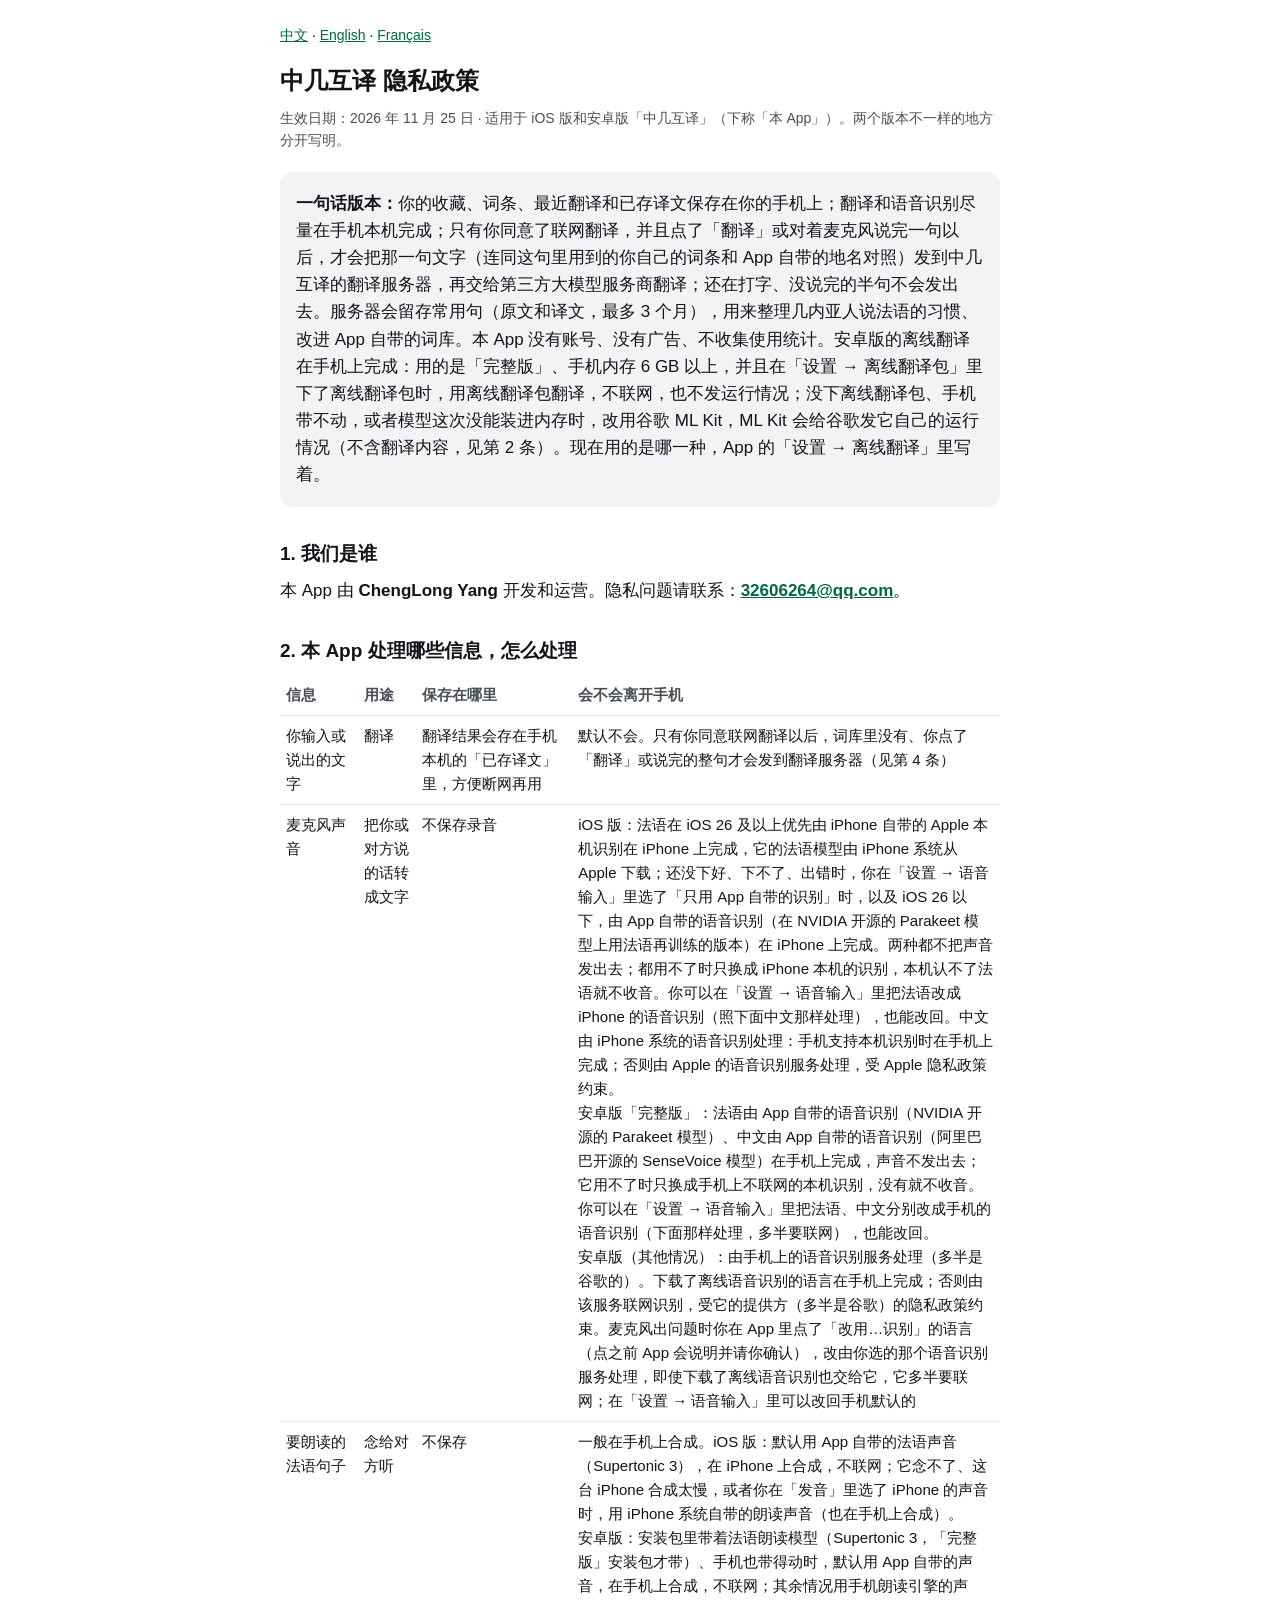
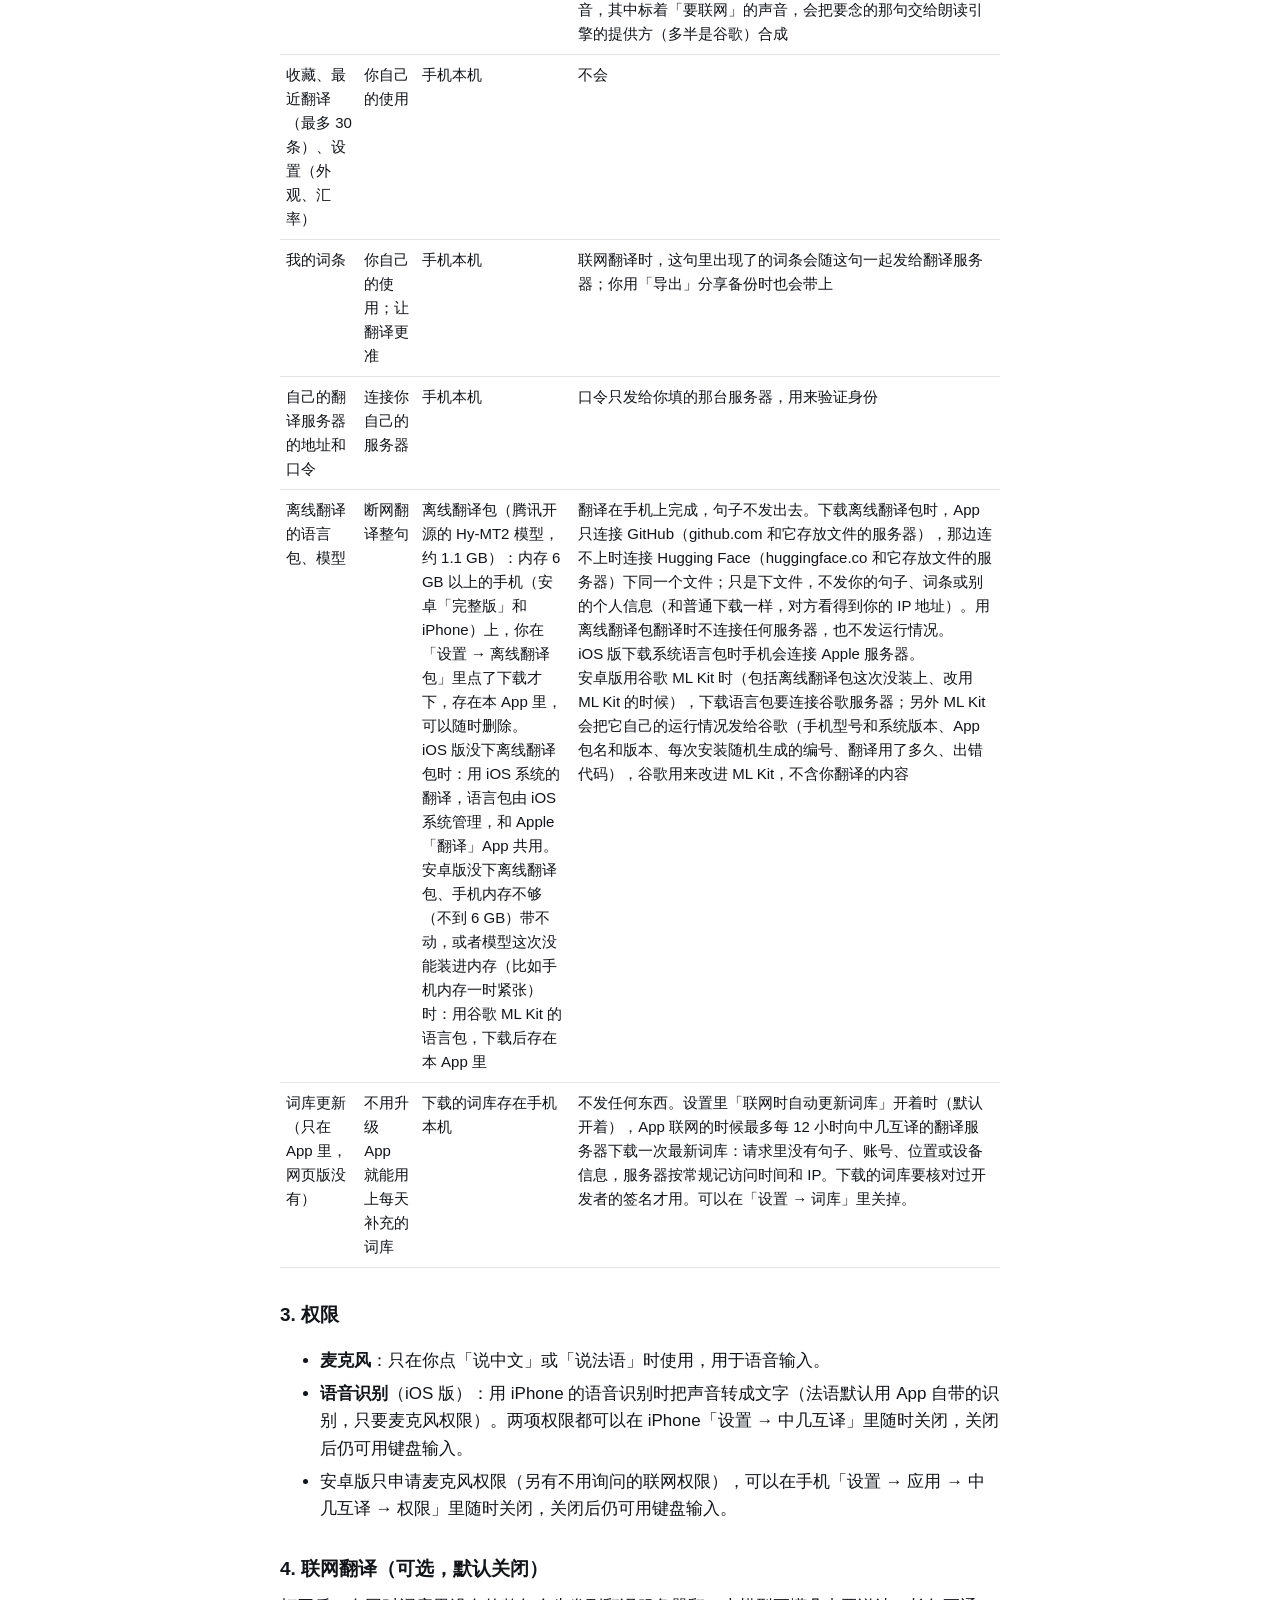
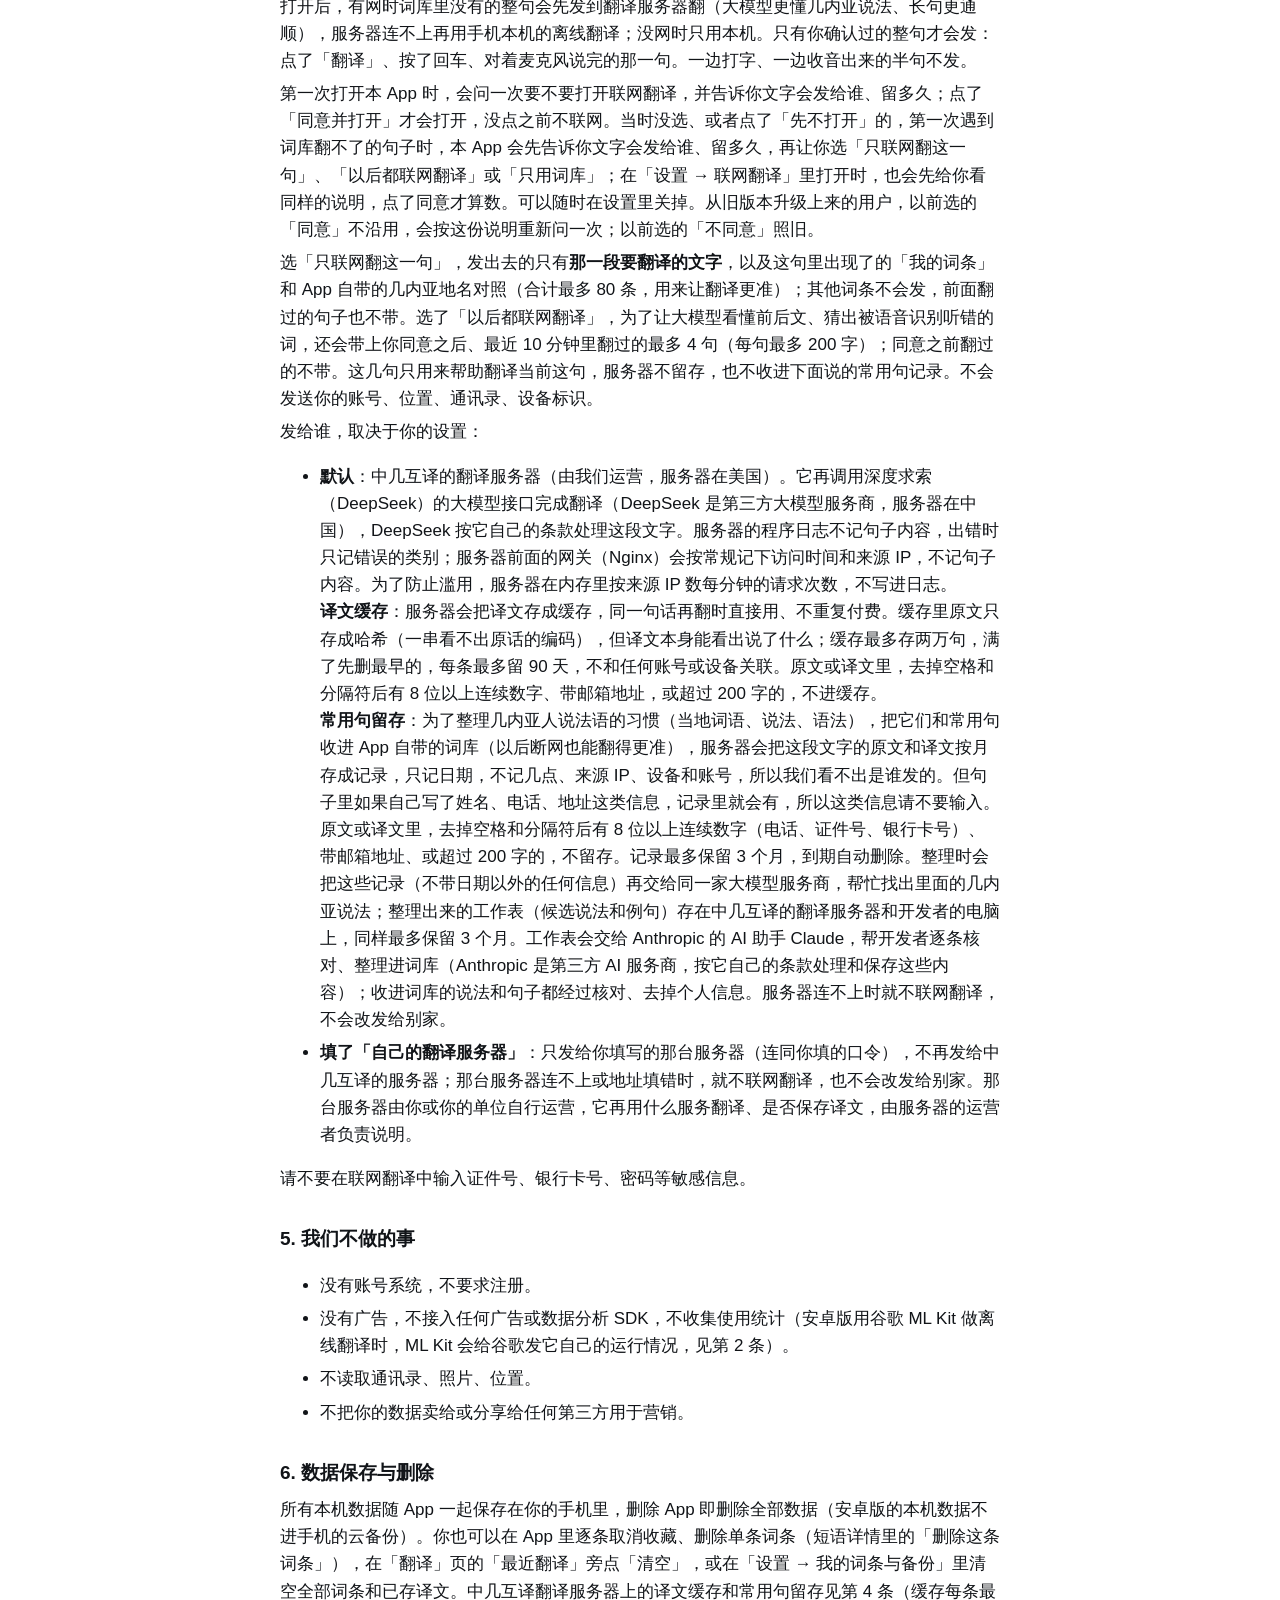
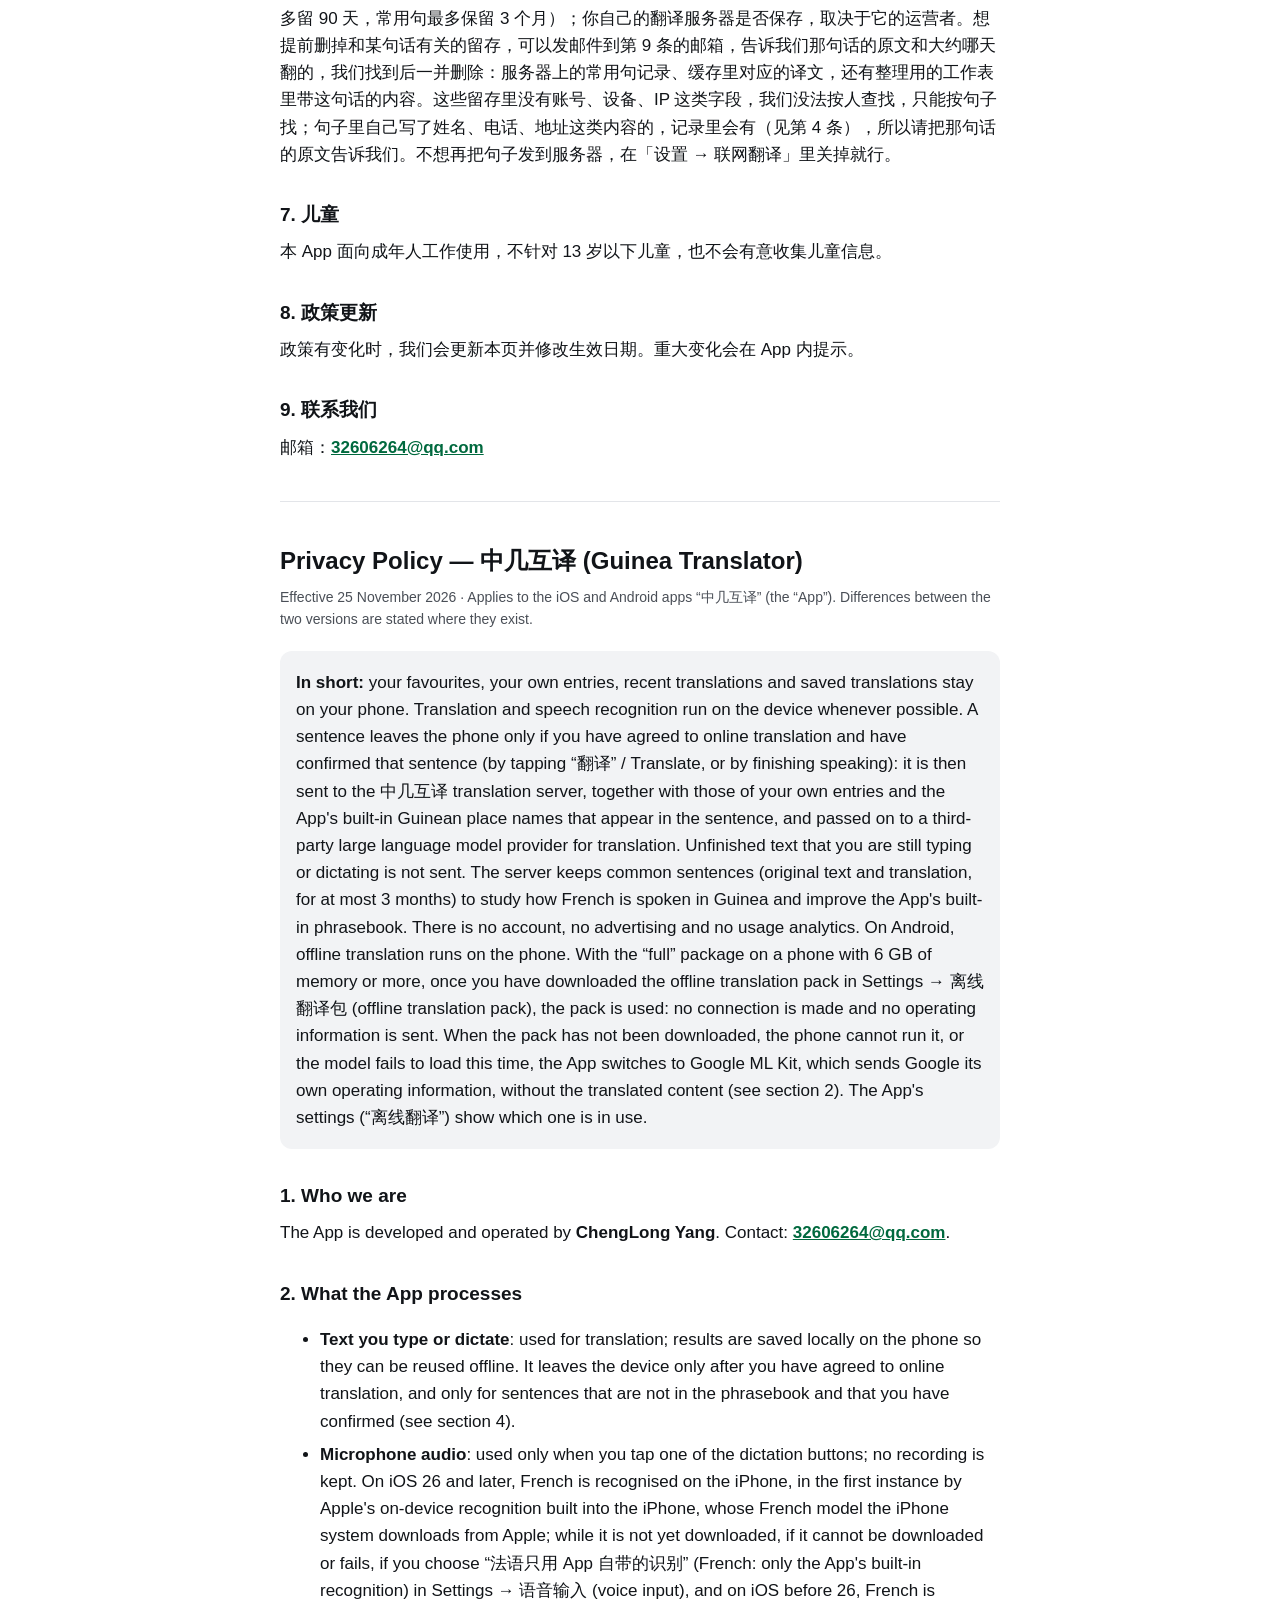
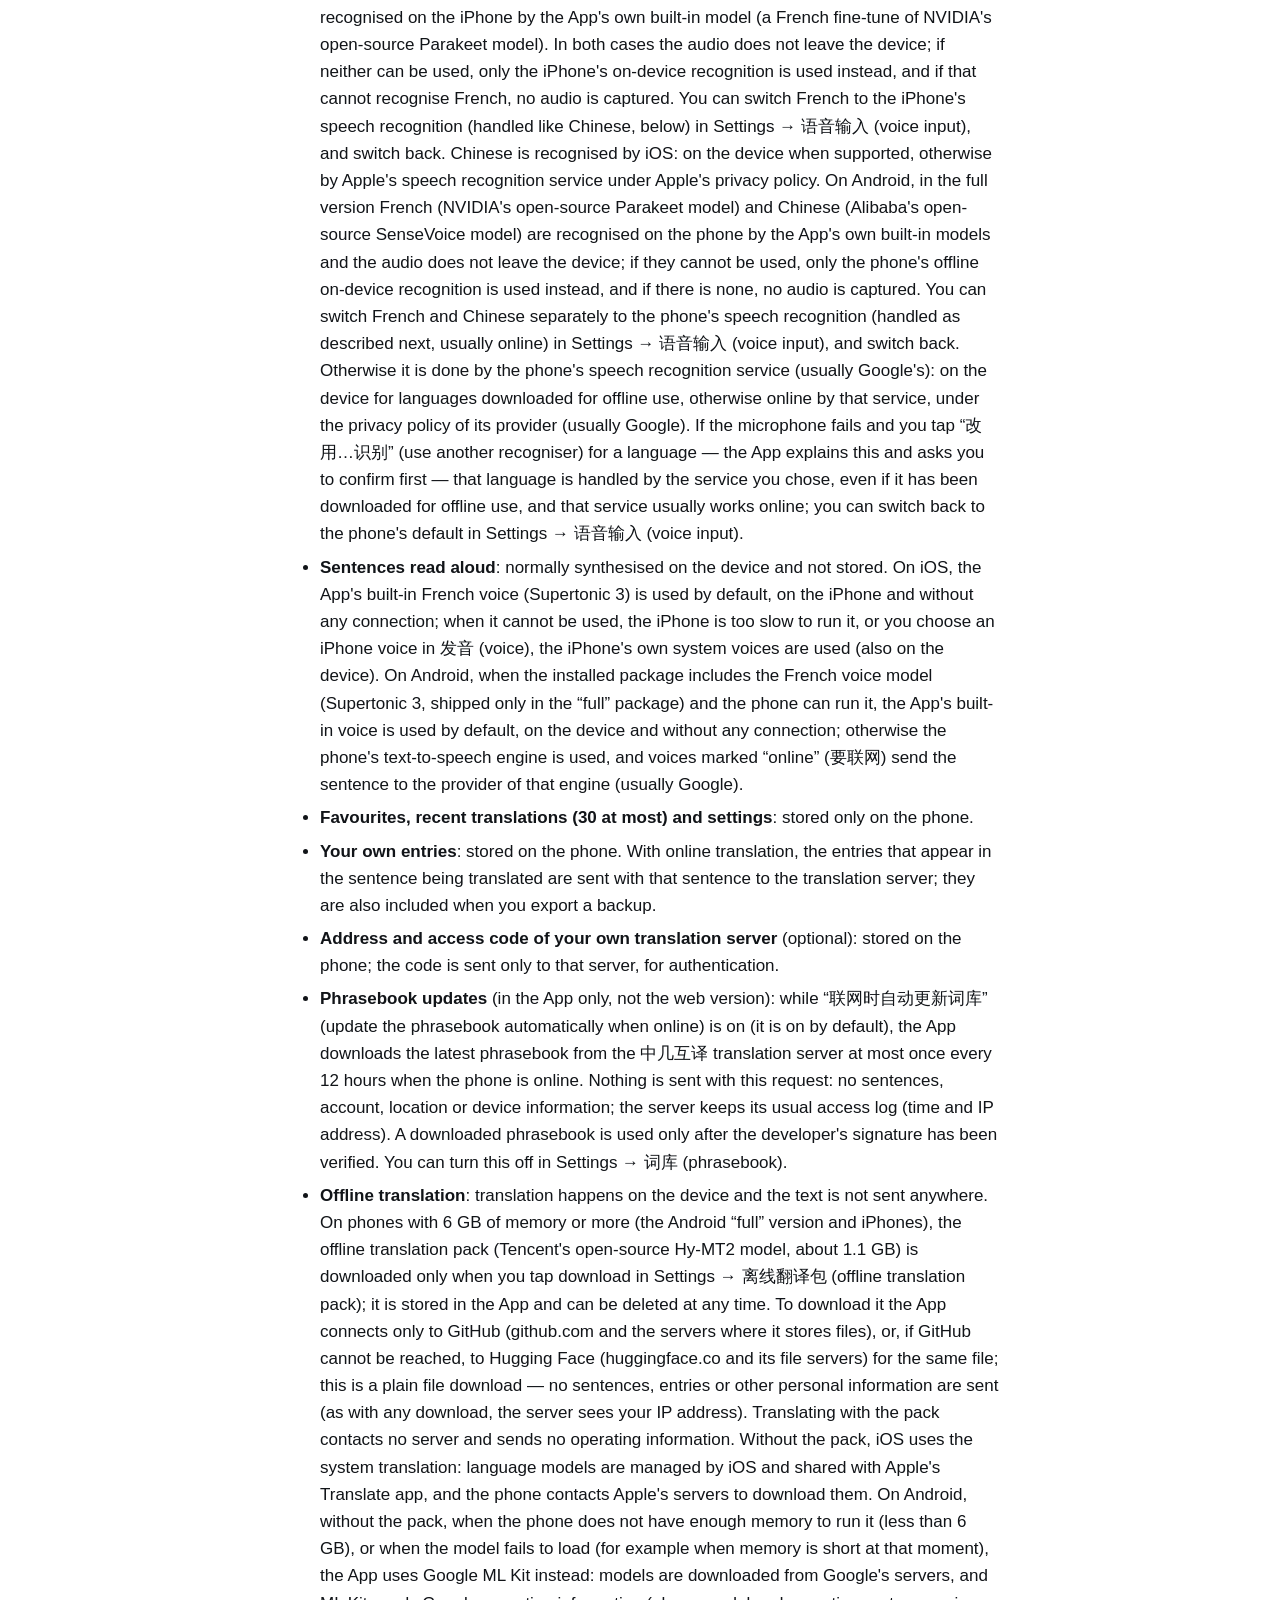
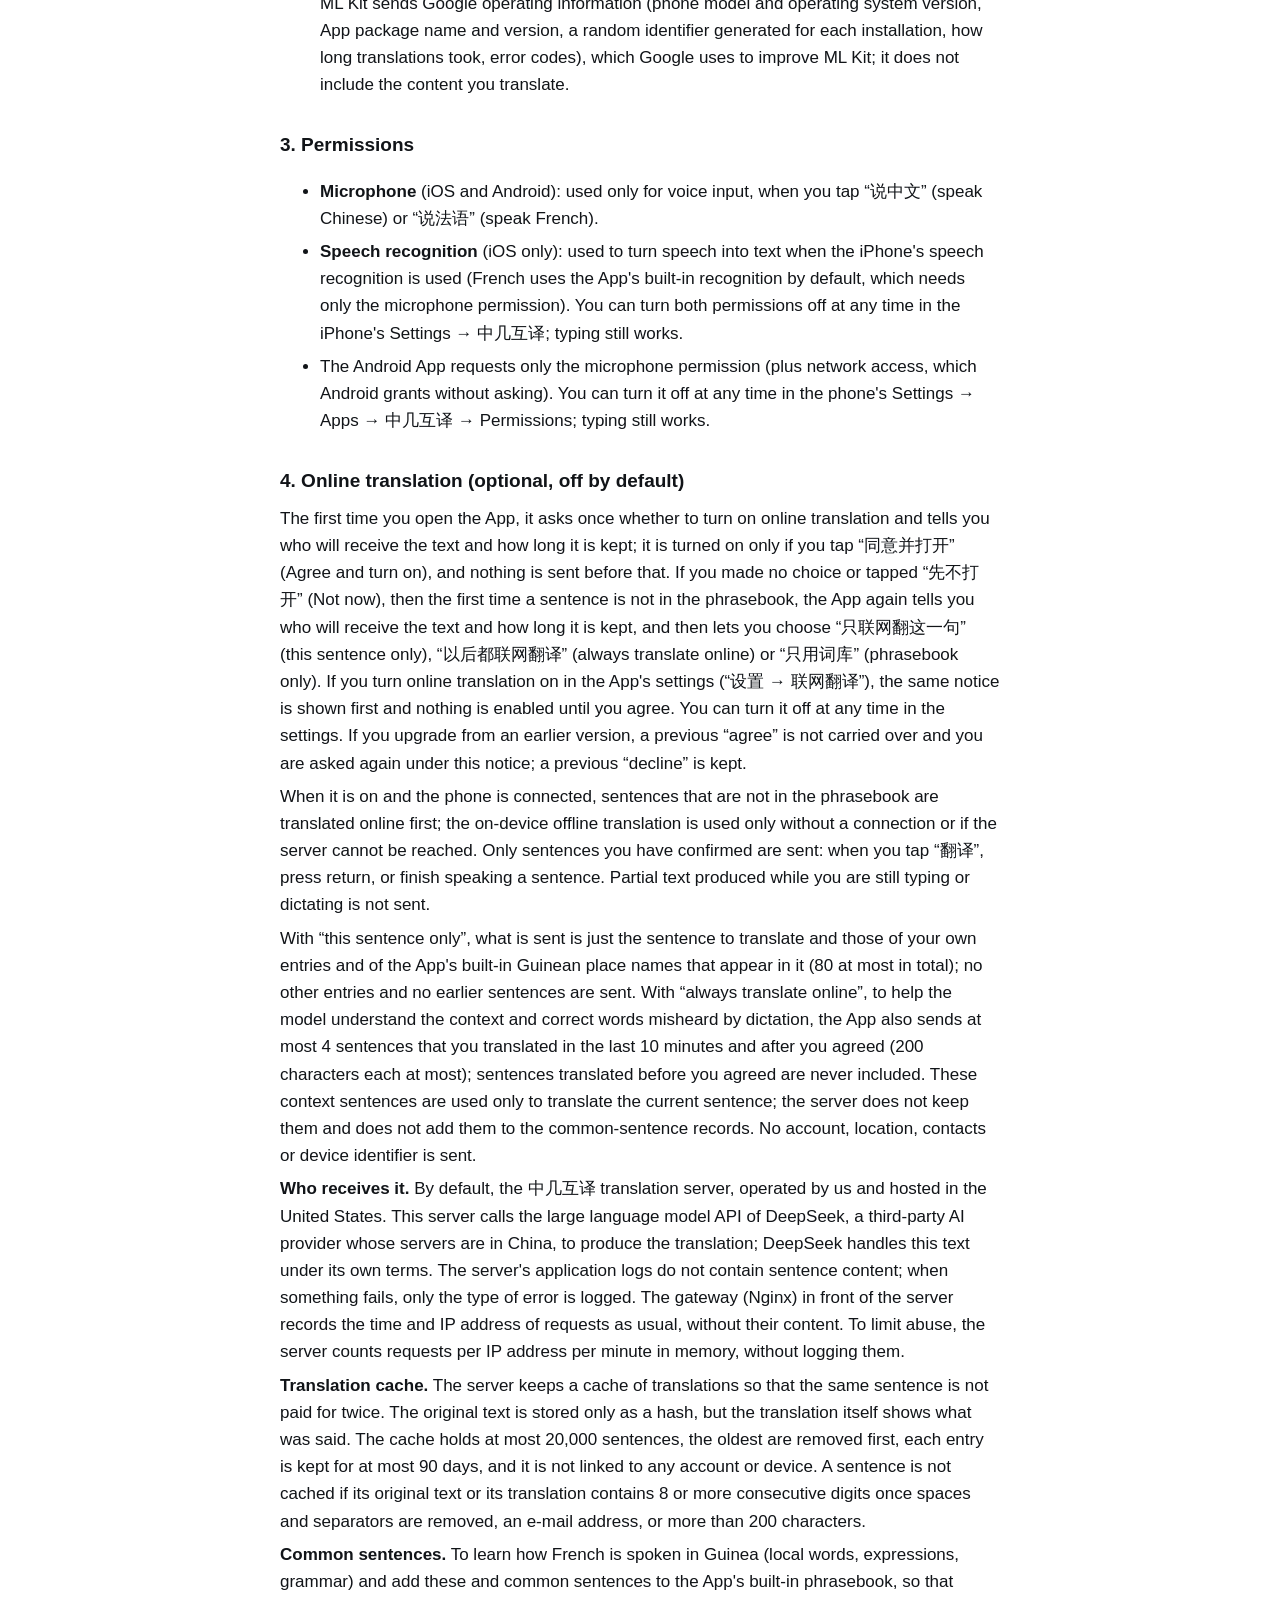
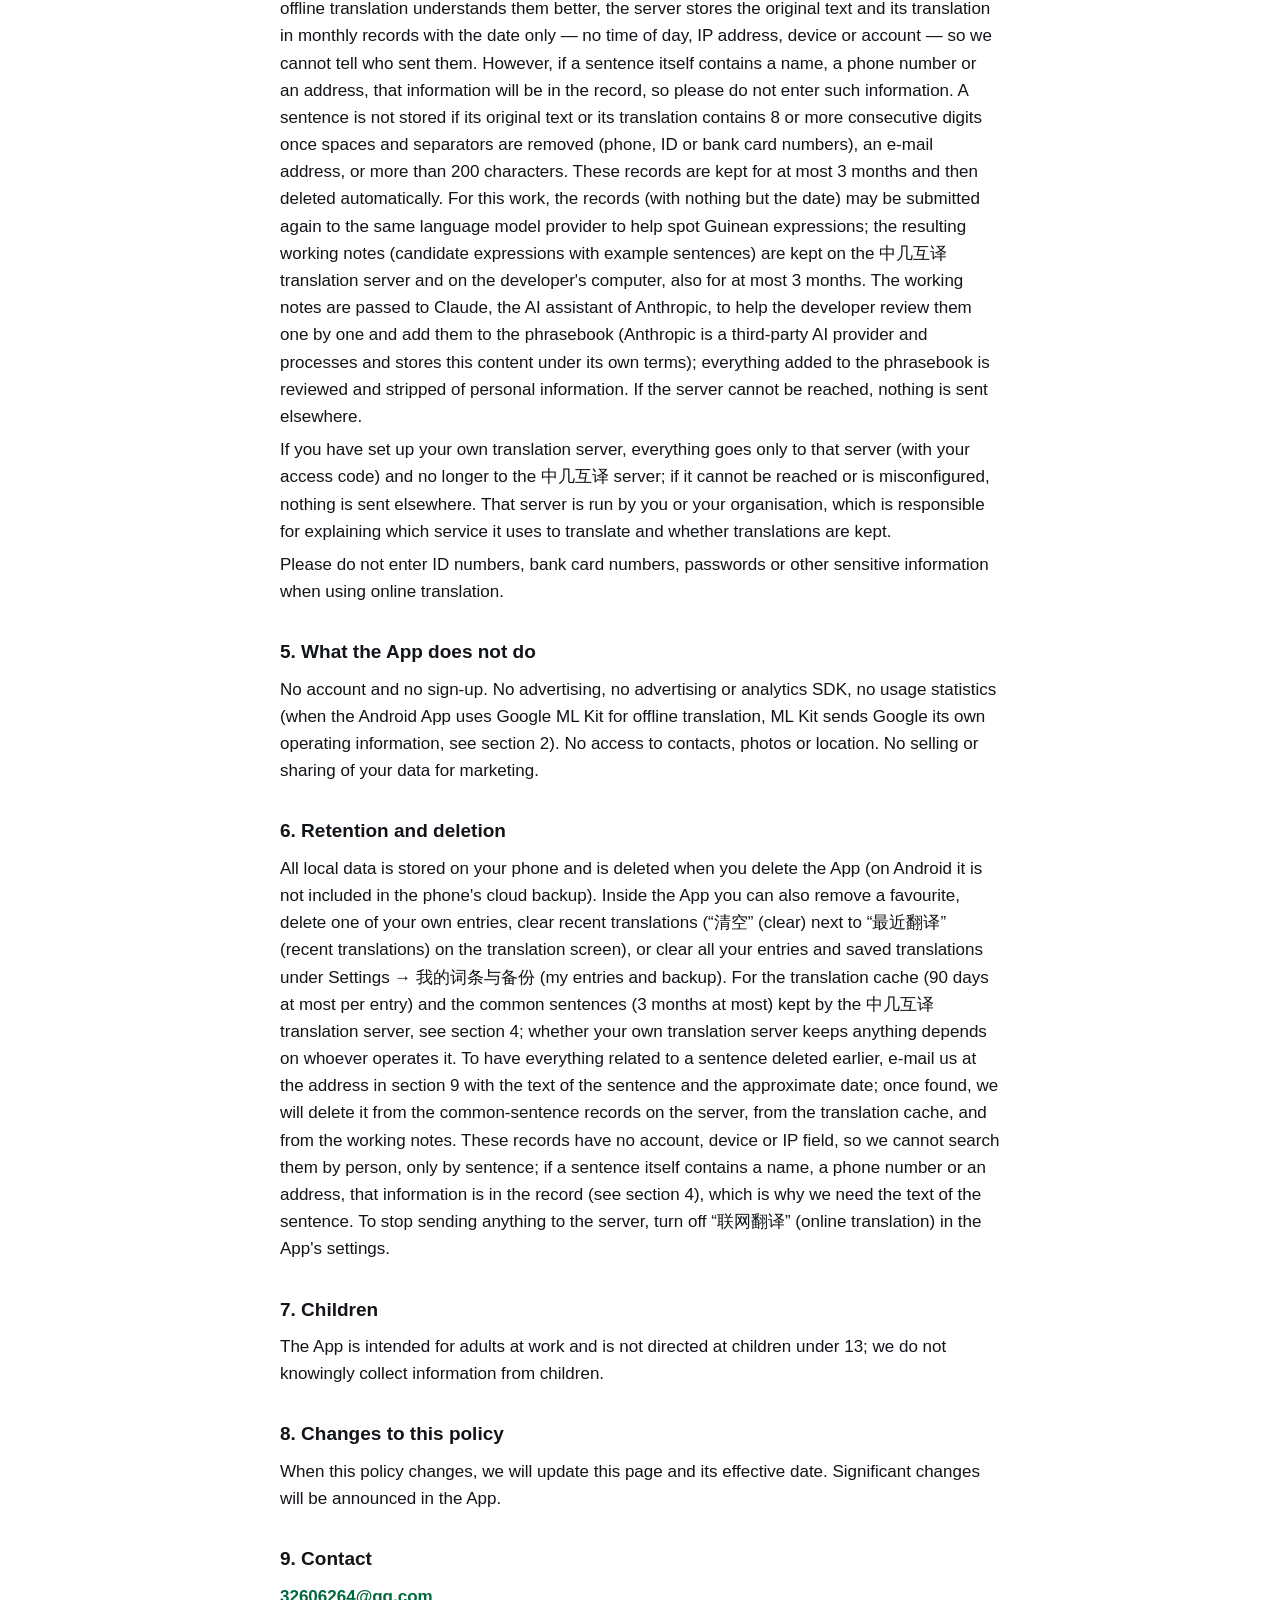
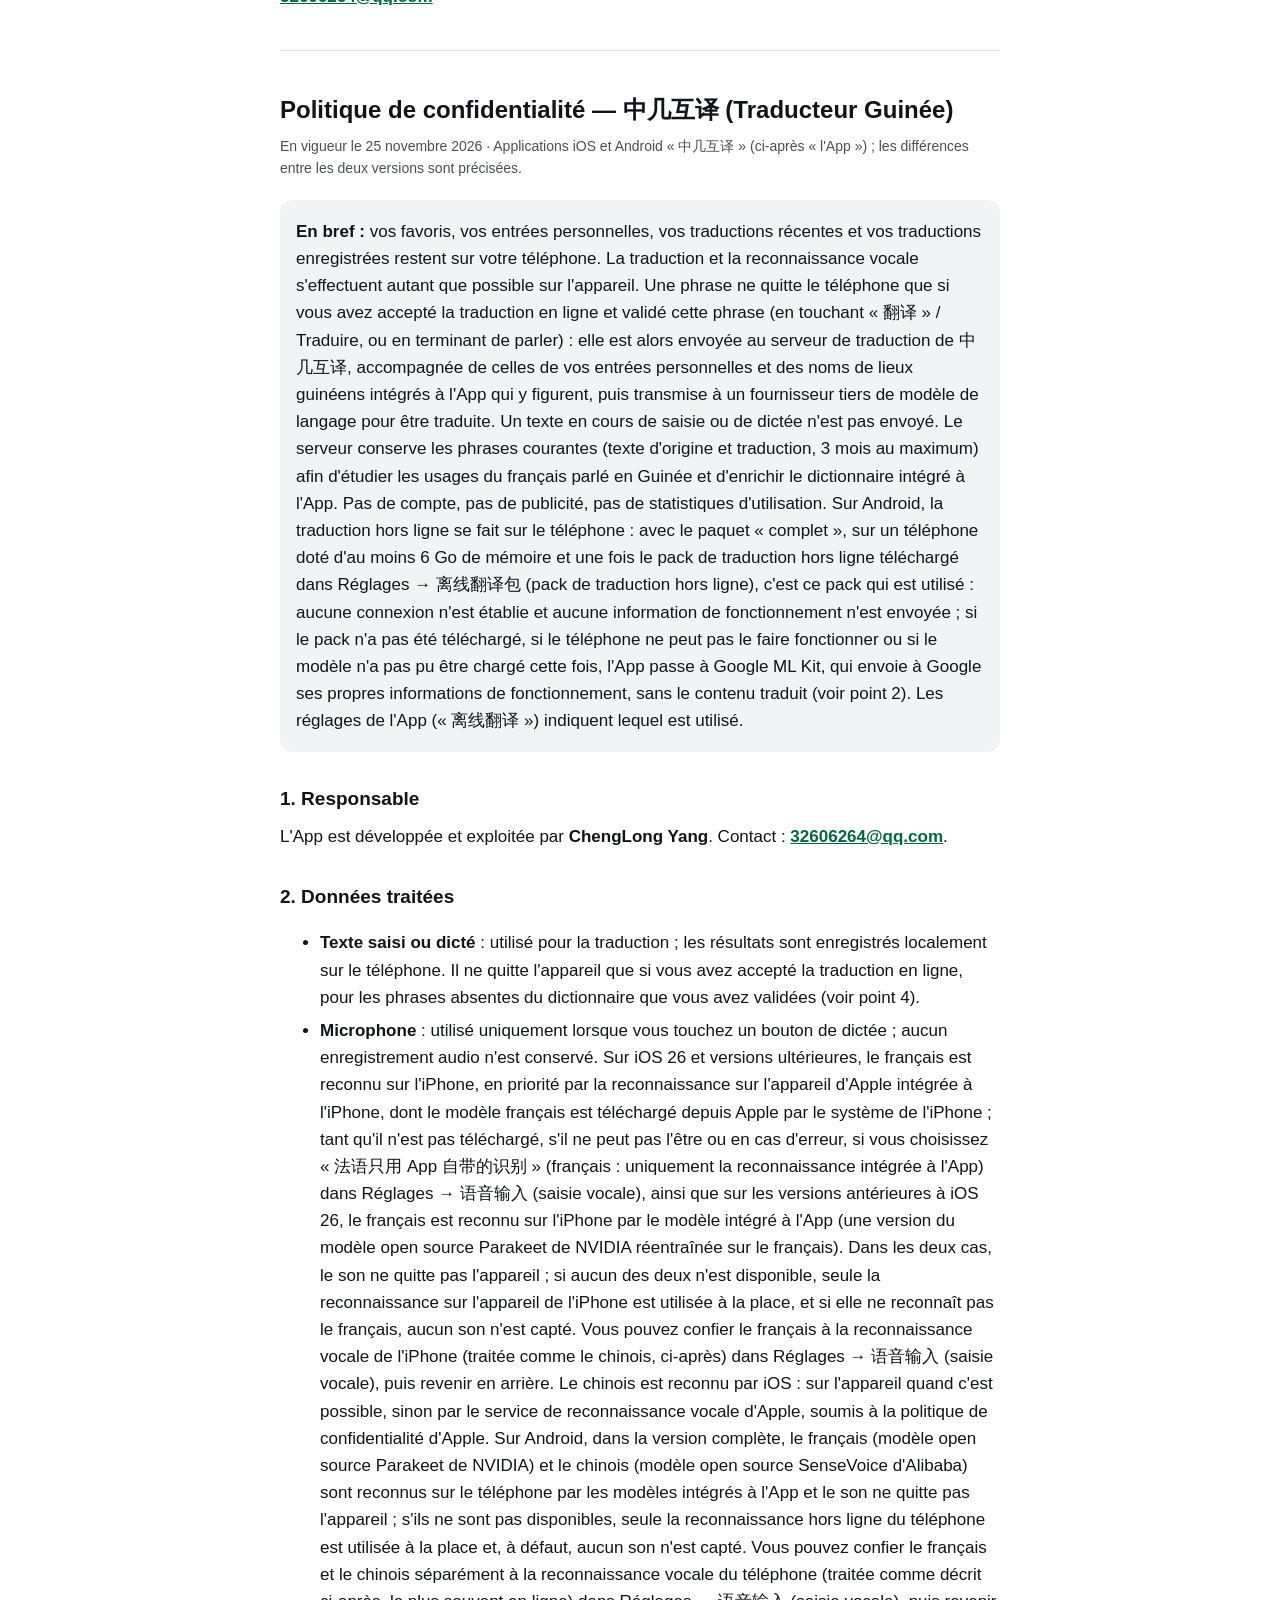
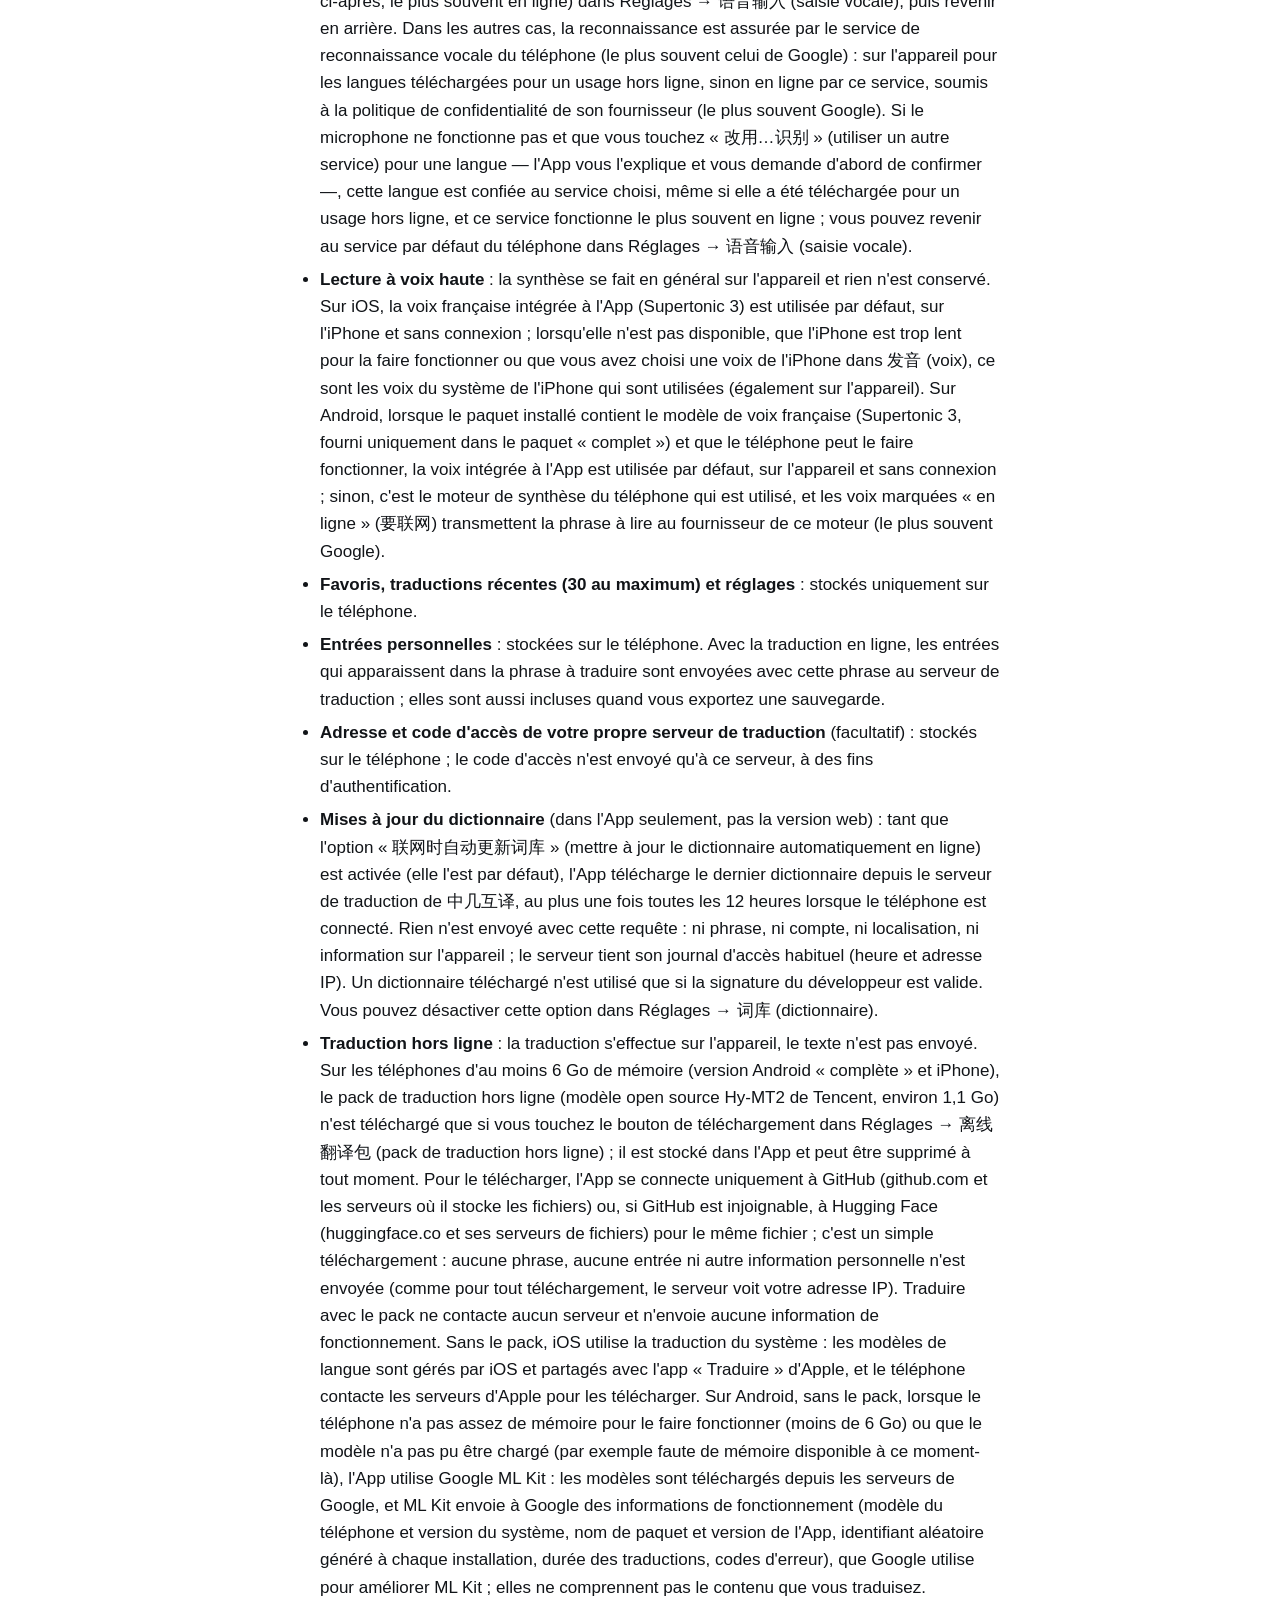
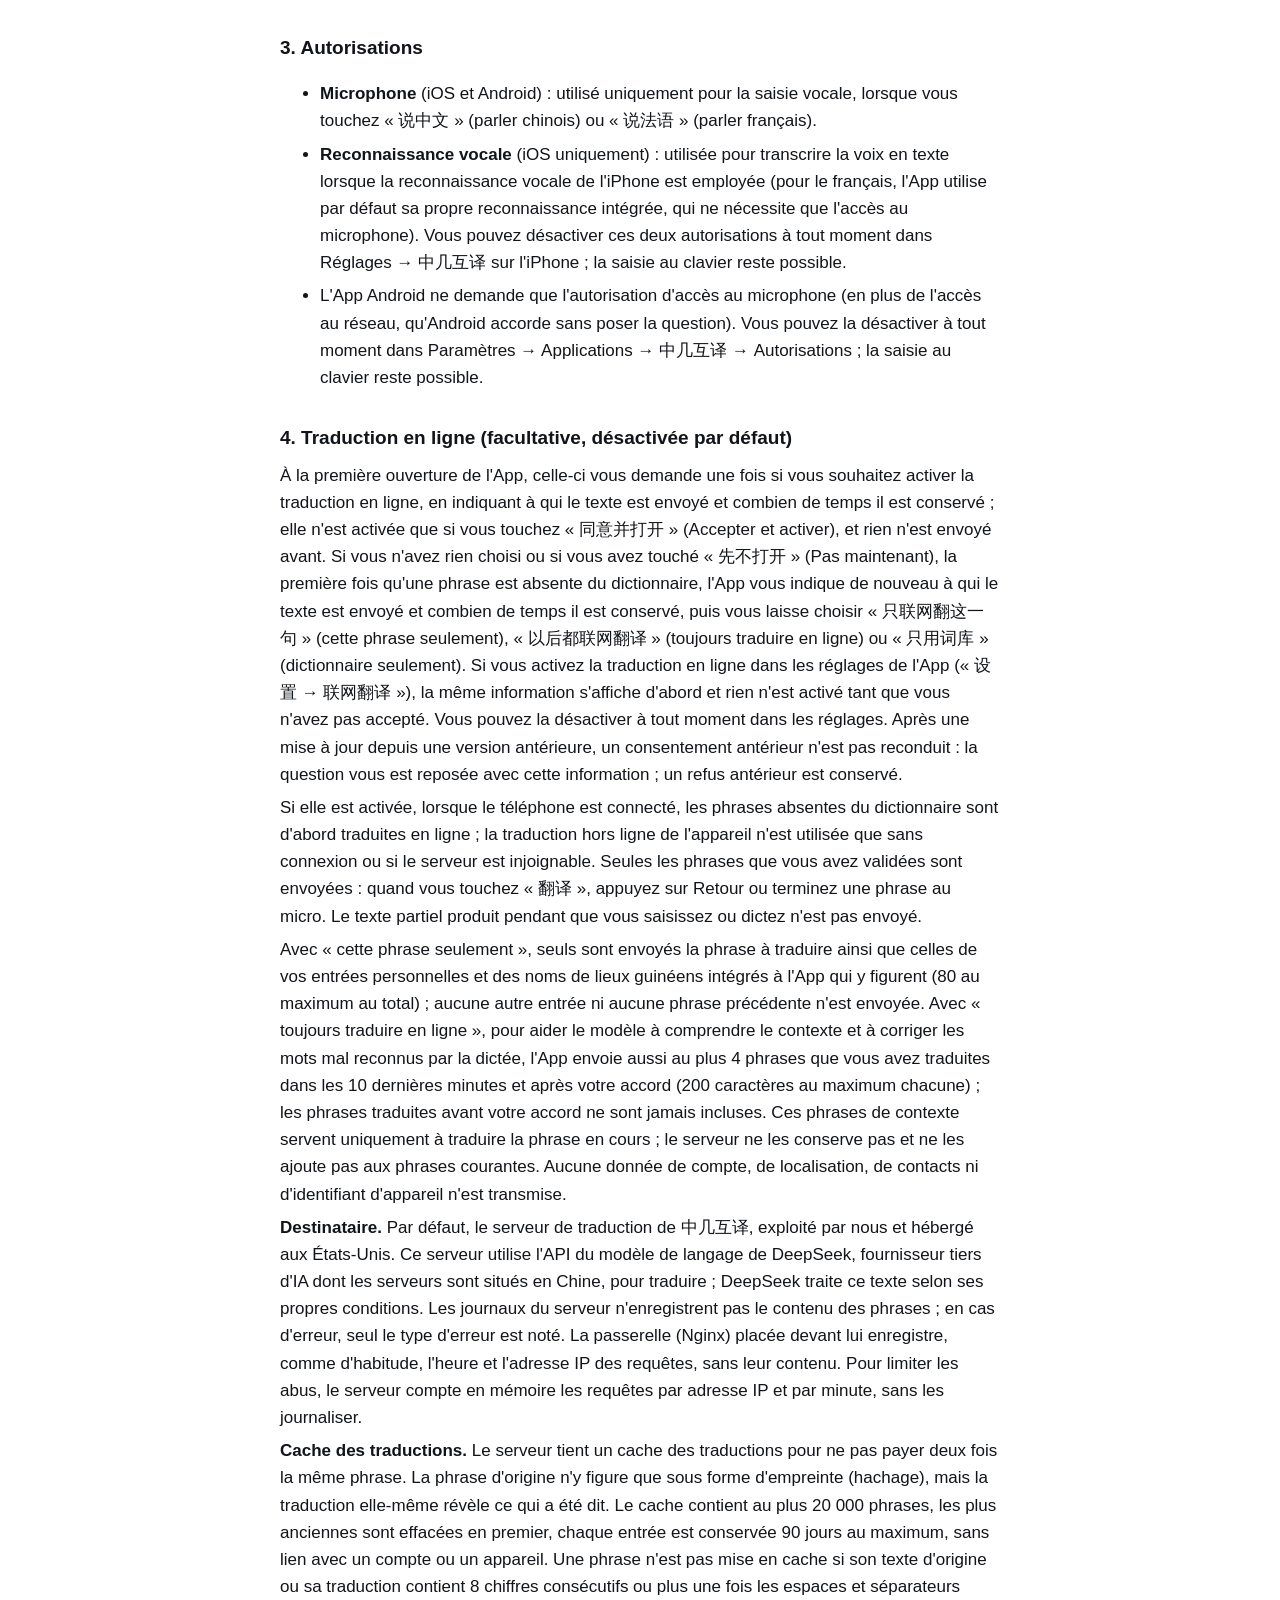
==== commit c3d52ab2: "更新网页 2026-11-25" ====
--- a/privacy.html
+++ b/privacy.html
@@ -29,7 +29,7 @@
 <p class="meta">生效日期：2026 年 11 月 25 日 · 适用于 iOS 版和安卓版「中几互译」（下称「本 App」）。两个版本不一样的地方分开写明。</p>
 
 <div class="box">
-<p><strong>一句话版本：</strong>你的收藏、词条、最近翻译和已存译文保存在你的手机上；翻译和语音识别尽量在手机本机完成；只有你同意了联网翻译，并且点了「翻译」或对着话筒说完一句以后，才会把那一句文字（连同这句里用到的你自己的词条和 App 自带的地名对照）发到中几互译的翻译服务器，再交给第三方大模型服务商翻译；还在打字、没说完的半句不会发出去。服务器会留存常用句（原文和译文，最多 3 个月），用来整理几内亚人说法语的习惯、改进 App 自带的词库。本 App 没有账号、没有广告、不收集使用统计。安卓版的离线翻译在手机上完成：用的是「完整版」、手机内存 6 GB 以上，并且在「设置 → 离线翻译包」里下了离线翻译包时，用离线翻译包翻译，不联网，也不发运行情况；没下离线翻译包、手机带不动，或者模型这次没能装进内存时，改用谷歌 ML Kit，ML Kit 会给谷歌发它自己的运行情况（不含翻译内容，见第 2 条）。现在用的是哪一种，App 的「设置 → 离线翻译」里写着。</p>
+<p><strong>一句话版本：</strong>你的收藏、词条、最近翻译和已存译文保存在你的手机上；翻译和语音识别尽量在手机本机完成；只有你同意了联网翻译，并且点了「翻译」或对着麦克风说完一句以后，才会把那一句文字（连同这句里用到的你自己的词条和 App 自带的地名对照）发到中几互译的翻译服务器，再交给第三方大模型服务商翻译；还在打字、没说完的半句不会发出去。服务器会留存常用句（原文和译文，最多 3 个月），用来整理几内亚人说法语的习惯、改进 App 自带的词库。本 App 没有账号、没有广告、不收集使用统计。安卓版的离线翻译在手机上完成：用的是「完整版」、手机内存 6 GB 以上，并且在「设置 → 离线翻译包」里下了离线翻译包时，用离线翻译包翻译，不联网，也不发运行情况；没下离线翻译包、手机带不动，或者模型这次没能装进内存时，改用谷歌 ML Kit，ML Kit 会给谷歌发它自己的运行情况（不含翻译内容，见第 2 条）。现在用的是哪一种，App 的「设置 → 离线翻译」里写着。</p>
 </div>
 
 <h2>1. 我们是谁</h2>
@@ -39,7 +39,7 @@
 <table>
 <tr><th>信息</th><th>用途</th><th>保存在哪里</th><th>会不会离开手机</th></tr>
 <tr><td>你输入或说出的文字</td><td>翻译</td><td>翻译结果会存在手机本机的「已存译文」里，方便断网再用</td><td>默认不会。只有你同意联网翻译以后，词库里没有、你点了「翻译」或说完的整句才会发到翻译服务器（见第 4 条）</td></tr>
-<tr><td>话筒声音</td><td>把你或对方说的话转成文字</td><td>不保存录音</td><td>iOS 版：法语在 iOS 26 及以上优先由 iPhone 自带的 Apple 本机识别在 iPhone 上完成，它的法语模型由 iPhone 系统从 Apple 下载；还没下好、下不了、出错时，你在「设置 → 语音输入」里选了「只用 App 自带的识别」时，以及 iOS 26 以下，由 App 自带的语音识别（在 NVIDIA 开源的 Parakeet 模型上用法语再训练的版本）在 iPhone 上完成。两种都不把声音发出去；都用不了时只换成 iPhone 本机的识别，本机认不了法语就不收音。你可以在「设置 → 语音输入」里把法语改成 iPhone 的语音识别（照下面中文那样处理），也能改回。中文由 iPhone 系统的语音识别处理：手机支持本机识别时在手机上完成；否则由 Apple 的语音识别服务处理，受 Apple 隐私政策约束。<br>安卓版「完整版」：法语由 App 自带的语音识别（NVIDIA 开源的 Parakeet 模型）、中文由 App 自带的语音识别（阿里巴巴开源的 SenseVoice 模型）在手机上完成，声音不发出去；它用不了时只换成手机上不联网的本机识别，没有就不收音。你可以在「设置 → 语音输入」里把法语、中文分别改成手机的语音识别（下面那样处理，多半要联网），也能改回。<br>安卓版（其他情况）：由手机上的语音识别服务处理（多半是谷歌的）。下载了离线语音识别的语言在手机上完成；否则由该服务联网识别，受它的提供方（多半是谷歌）的隐私政策约束。话筒出问题时你在 App 里点了「改用…识别」的语言（点之前 App 会说明并请你确认），改由你选的那个语音识别服务处理，即使下载了离线语音识别也交给它，它多半要联网；在「设置 → 语音输入」里可以改回手机默认的</td></tr>
+<tr><td>麦克风声音</td><td>把你或对方说的话转成文字</td><td>不保存录音</td><td>iOS 版：法语在 iOS 26 及以上优先由 iPhone 自带的 Apple 本机识别在 iPhone 上完成，它的法语模型由 iPhone 系统从 Apple 下载；还没下好、下不了、出错时，你在「设置 → 语音输入」里选了「只用 App 自带的识别」时，以及 iOS 26 以下，由 App 自带的语音识别（在 NVIDIA 开源的 Parakeet 模型上用法语再训练的版本）在 iPhone 上完成。两种都不把声音发出去；都用不了时只换成 iPhone 本机的识别，本机认不了法语就不收音。你可以在「设置 → 语音输入」里把法语改成 iPhone 的语音识别（照下面中文那样处理），也能改回。中文由 iPhone 系统的语音识别处理：手机支持本机识别时在手机上完成；否则由 Apple 的语音识别服务处理，受 Apple 隐私政策约束。<br>安卓版「完整版」：法语由 App 自带的语音识别（NVIDIA 开源的 Parakeet 模型）、中文由 App 自带的语音识别（阿里巴巴开源的 SenseVoice 模型）在手机上完成，声音不发出去；它用不了时只换成手机上不联网的本机识别，没有就不收音。你可以在「设置 → 语音输入」里把法语、中文分别改成手机的语音识别（下面那样处理，多半要联网），也能改回。<br>安卓版（其他情况）：由手机上的语音识别服务处理（多半是谷歌的）。下载了离线语音识别的语言在手机上完成；否则由该服务联网识别，受它的提供方（多半是谷歌）的隐私政策约束。麦克风出问题时你在 App 里点了「改用…识别」的语言（点之前 App 会说明并请你确认），改由你选的那个语音识别服务处理，即使下载了离线语音识别也交给它，它多半要联网；在「设置 → 语音输入」里可以改回手机默认的</td></tr>
 <tr><td>要朗读的法语句子</td><td>念给对方听</td><td>不保存</td><td>一般在手机上合成。iOS 版：默认用 App 自带的法语声音（Supertonic 3），在 iPhone 上合成，不联网；它念不了、这台 iPhone 合成太慢，或者你在「发音」里选了 iPhone 的声音时，用 iPhone 系统自带的朗读声音（也在手机上合成）。<br>安卓版：安装包里带着法语朗读模型（Supertonic 3，「完整版」安装包才带）、手机也带得动时，默认用 App 自带的声音，在手机上合成，不联网；其余情况用手机朗读引擎的声音，其中标着「要联网」的声音，会把要念的那句交给朗读引擎的提供方（多半是谷歌）合成</td></tr>
 <tr><td>收藏、最近翻译（最多 30 条）、设置（外观、汇率）</td><td>你自己的使用</td><td>手机本机</td><td>不会</td></tr>
 <tr><td>我的词条</td><td>你自己的使用；让翻译更准</td><td>手机本机</td><td>联网翻译时，这句里出现了的词条会随这句一起发给翻译服务器；你用「导出」分享备份时也会带上</td></tr>
@@ -56,7 +56,7 @@
 </ul>
 
 <h2>4. 联网翻译（可选，默认关闭）</h2>
-<p>打开后，有网时词库里没有的整句会先发到翻译服务器翻（大模型更懂几内亚说法、长句更通顺），服务器连不上再用手机本机的离线翻译；没网时只用本机。只有你确认过的整句才会发：点了「翻译」、按了回车、对着话筒说完的那一句。一边打字、一边收音出来的半句不发。</p>
+<p>打开后，有网时词库里没有的整句会先发到翻译服务器翻（大模型更懂几内亚说法、长句更通顺），服务器连不上再用手机本机的离线翻译；没网时只用本机。只有你确认过的整句才会发：点了「翻译」、按了回车、对着麦克风说完的那一句。一边打字、一边收音出来的半句不发。</p>
 <p>第一次打开本 App 时，会问一次要不要打开联网翻译，并告诉你文字会发给谁、留多久；点了「同意并打开」才会打开，没点之前不联网。当时没选、或者点了「先不打开」的，第一次遇到词库翻不了的句子时，本 App 会先告诉你文字会发给谁、留多久，再让你选「只联网翻这一句」、「以后都联网翻译」或「只用词库」；在「设置 → 联网翻译」里打开时，也会先给你看同样的说明，点了同意才算数。可以随时在设置里关掉。从旧版本升级上来的用户，以前选的「同意」不沿用，会按这份说明重新问一次；以前选的「不同意」照旧。</p>
 <p>选「只联网翻这一句」，发出去的只有<strong>那一段要翻译的文字</strong>，以及这句里出现了的「我的词条」和 App 自带的几内亚地名对照（合计最多 80 条，用来让翻译更准）；其他词条不会发，前面翻过的句子也不带。选了「以后都联网翻译」，为了让大模型看懂前后文、猜出被语音识别听错的词，还会带上你同意之后、最近 10 分钟里翻过的最多 4 句（每句最多 200 字）；同意之前翻过的不带。这几句只用来帮助翻译当前这句，服务器不留存，也不收进下面说的常用句记录。不会发送你的账号、位置、通讯录、设备标识。</p>
 <p>发给谁，取决于你的设置：</p>
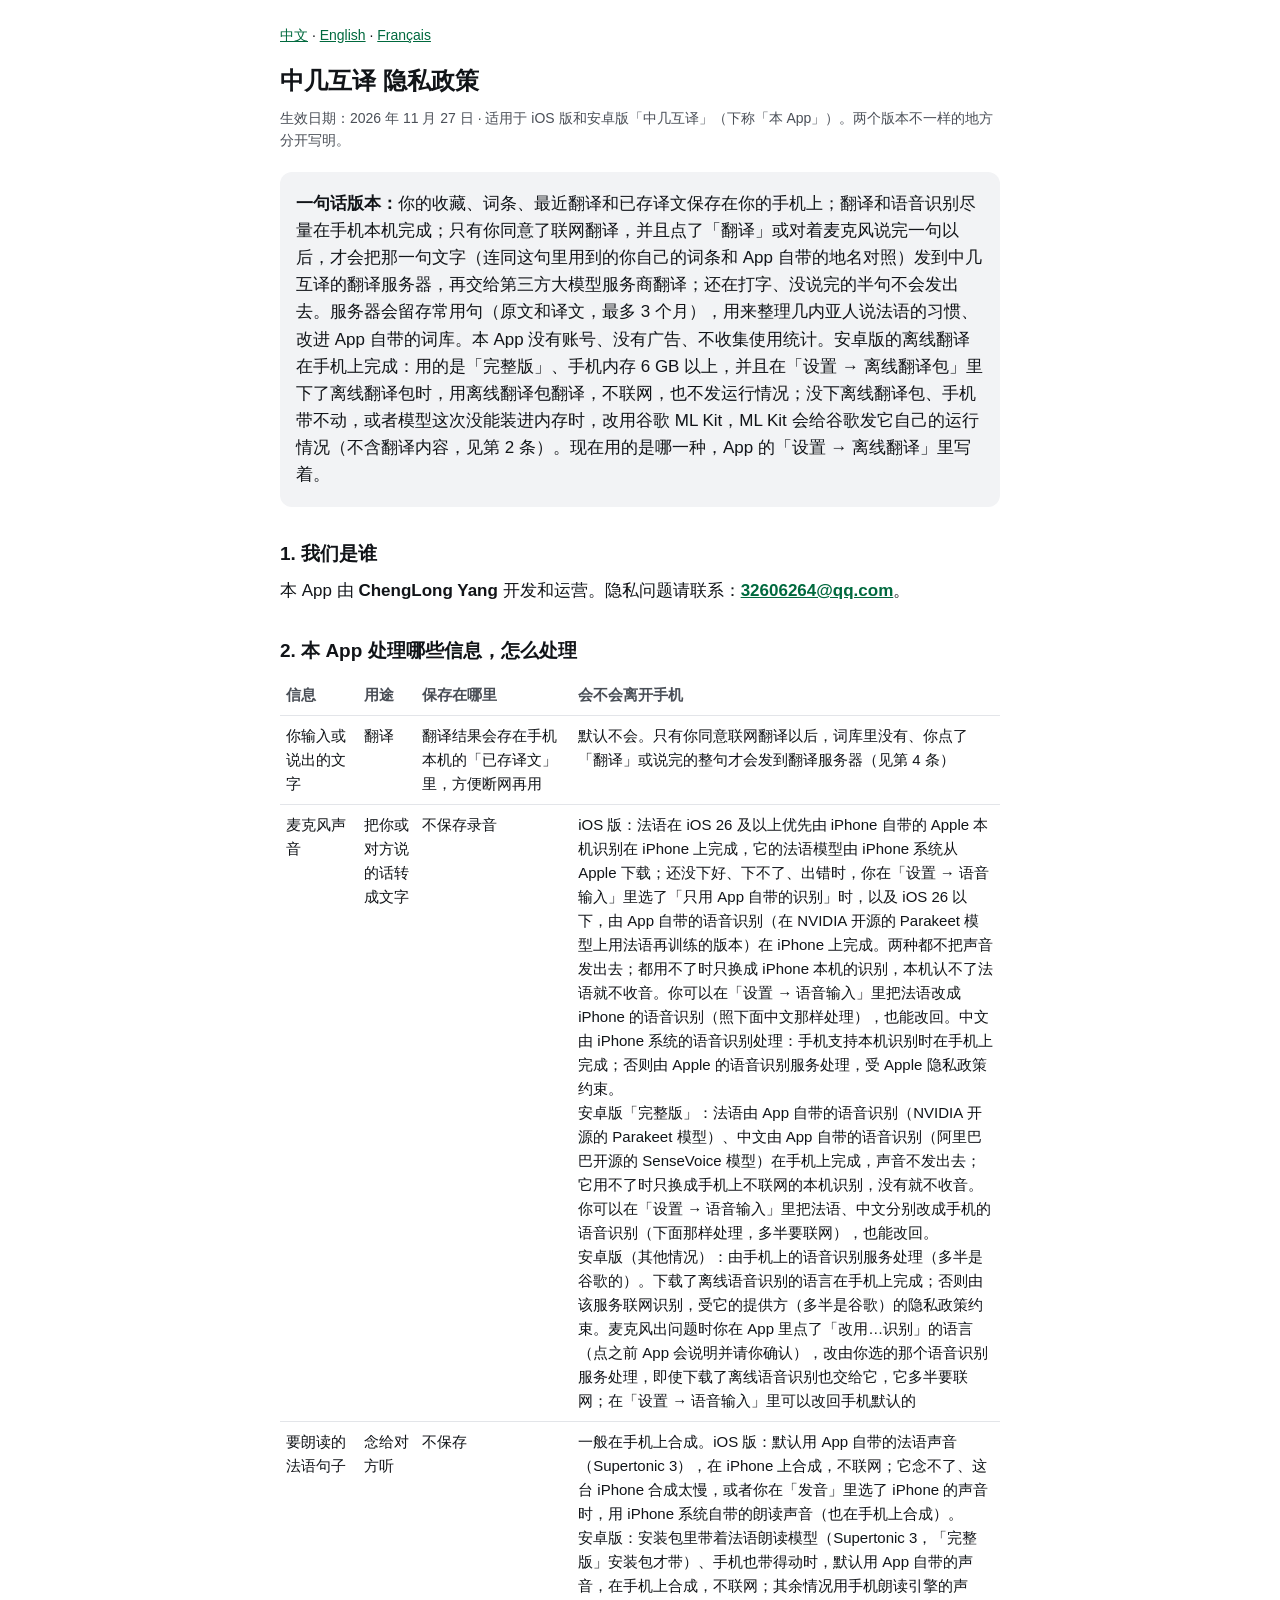
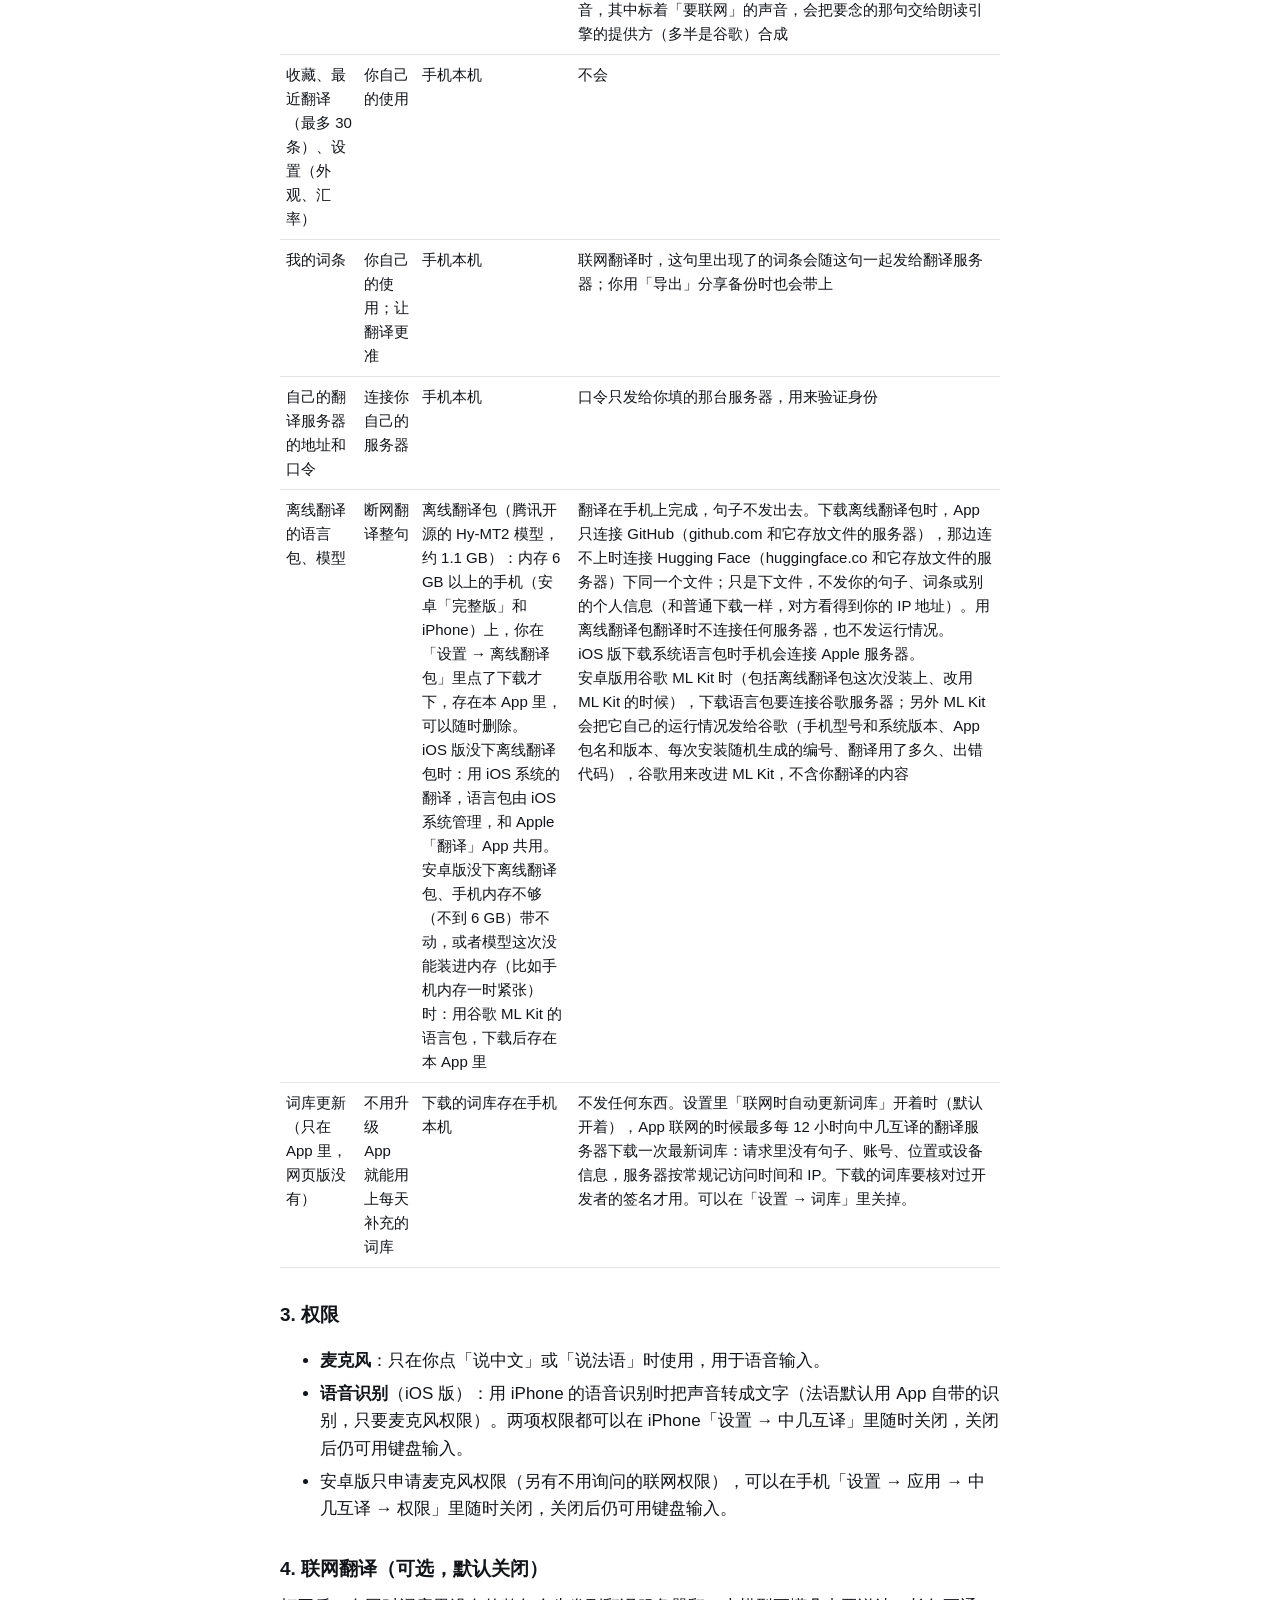
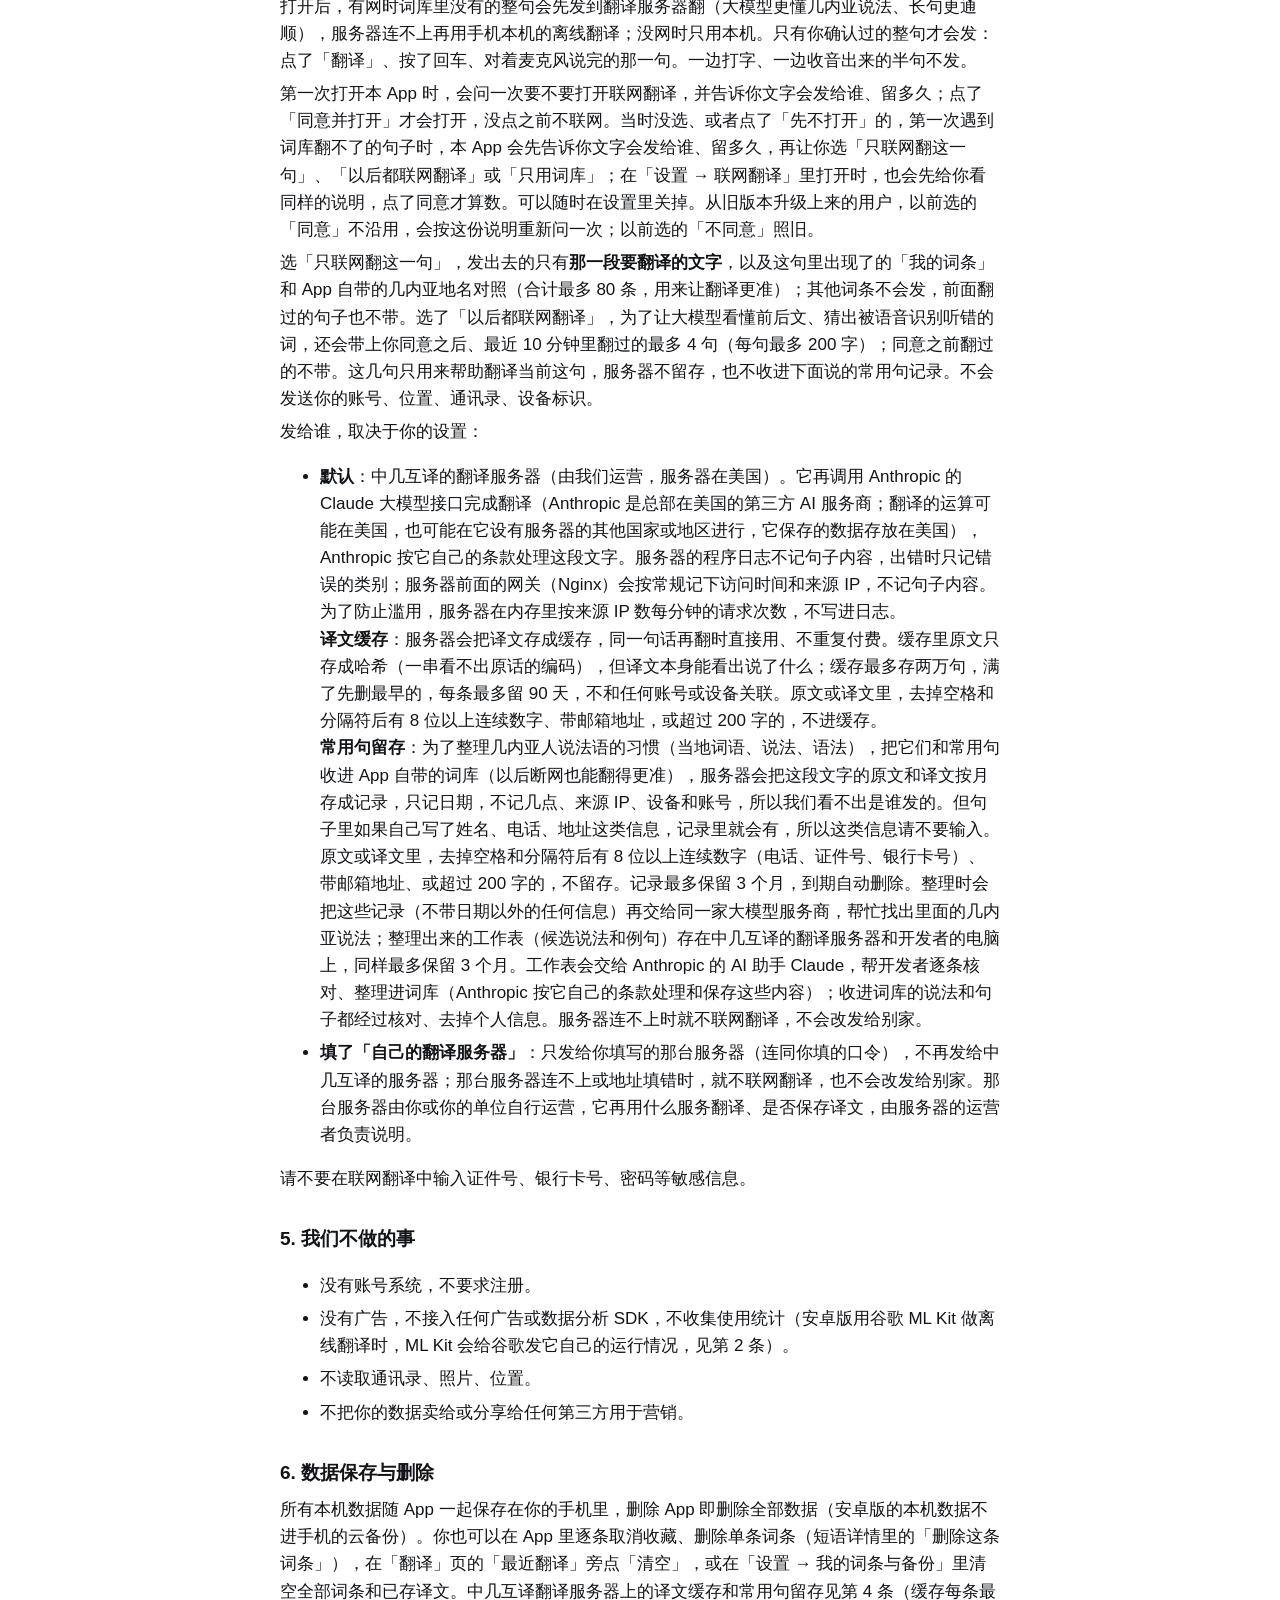
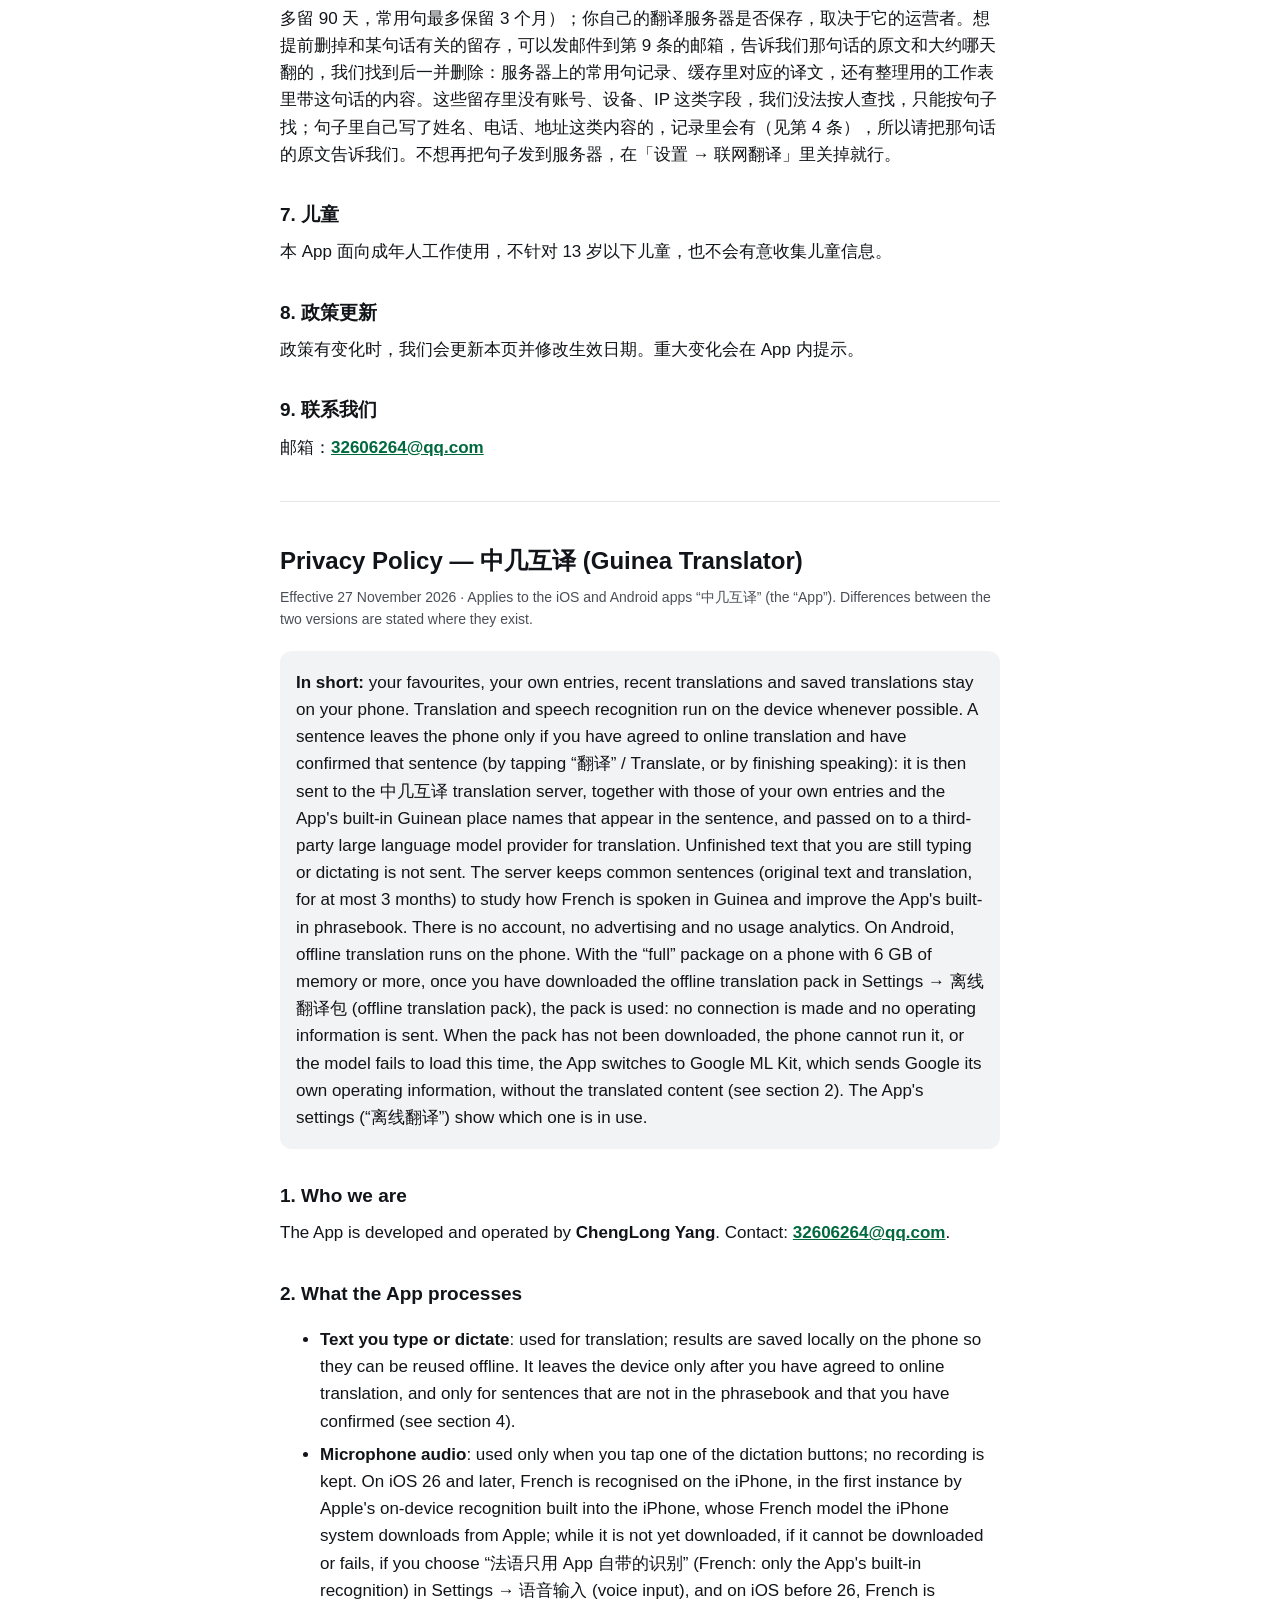
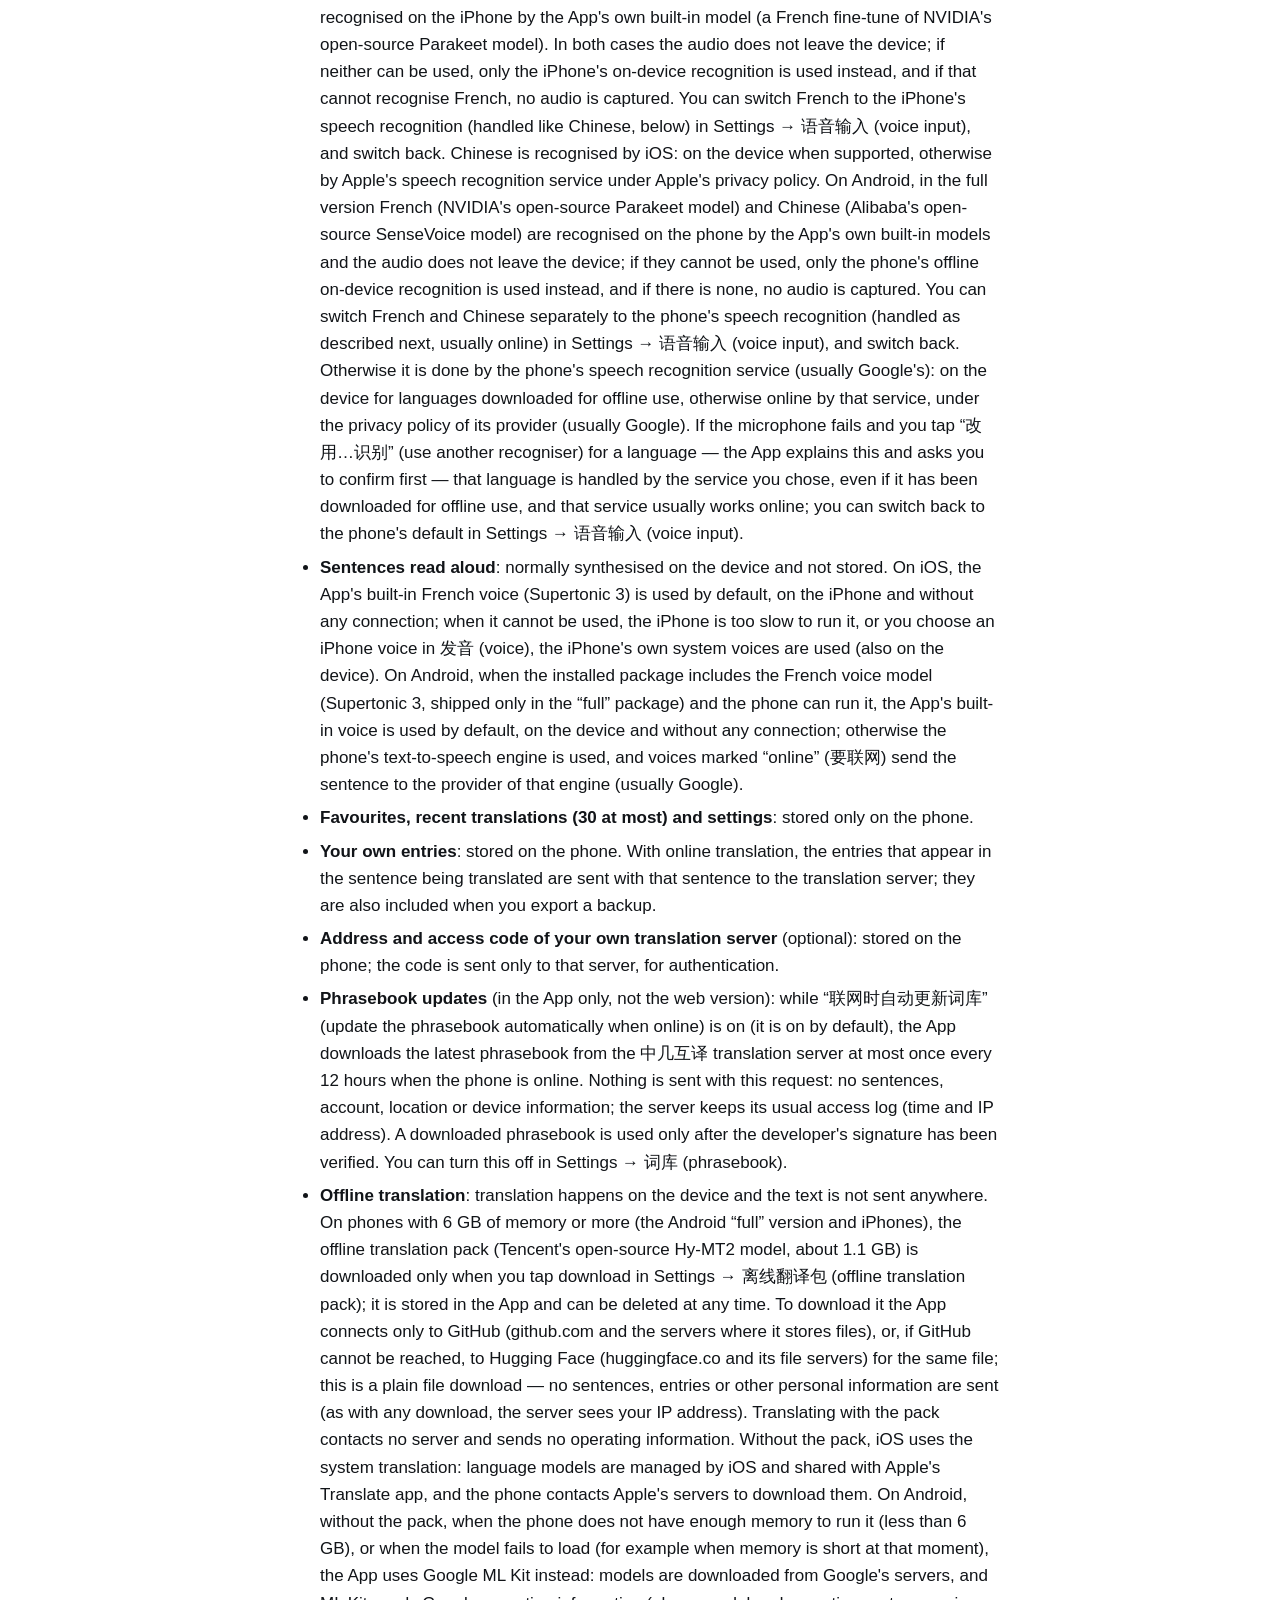
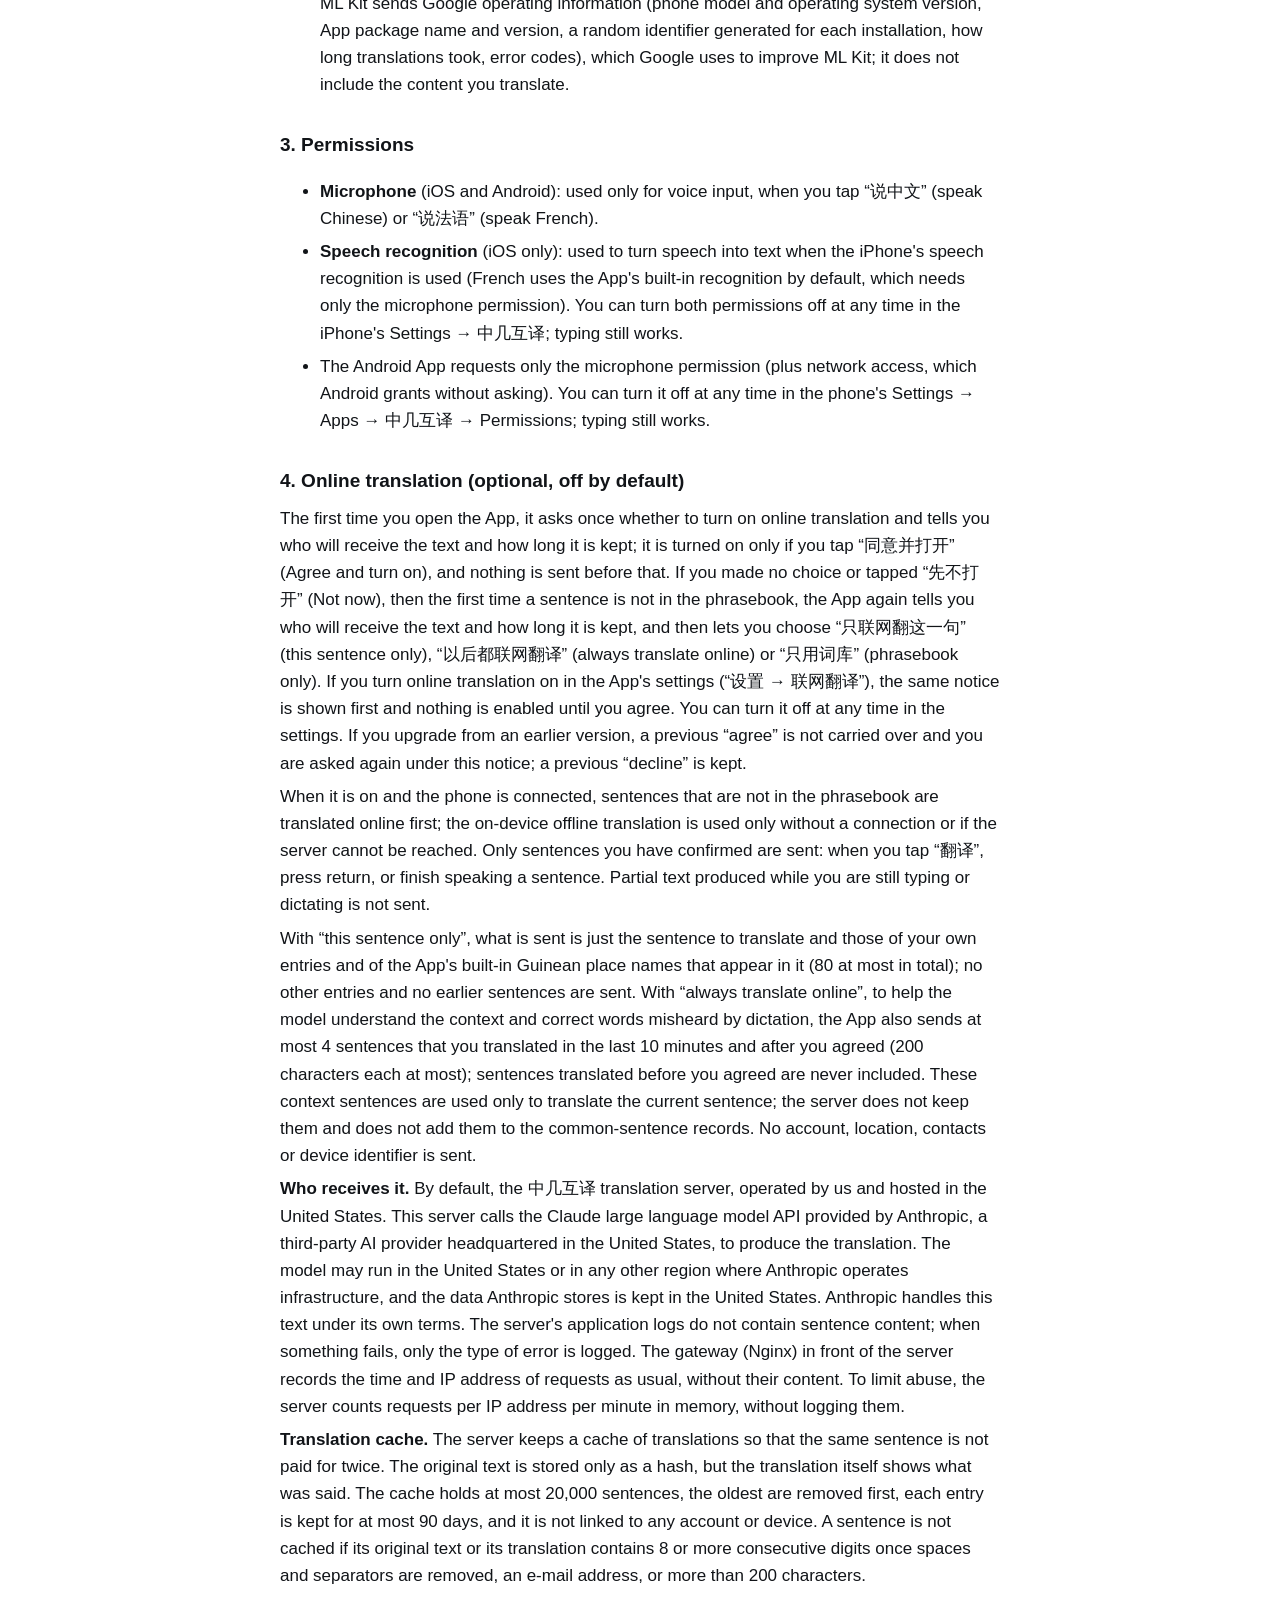
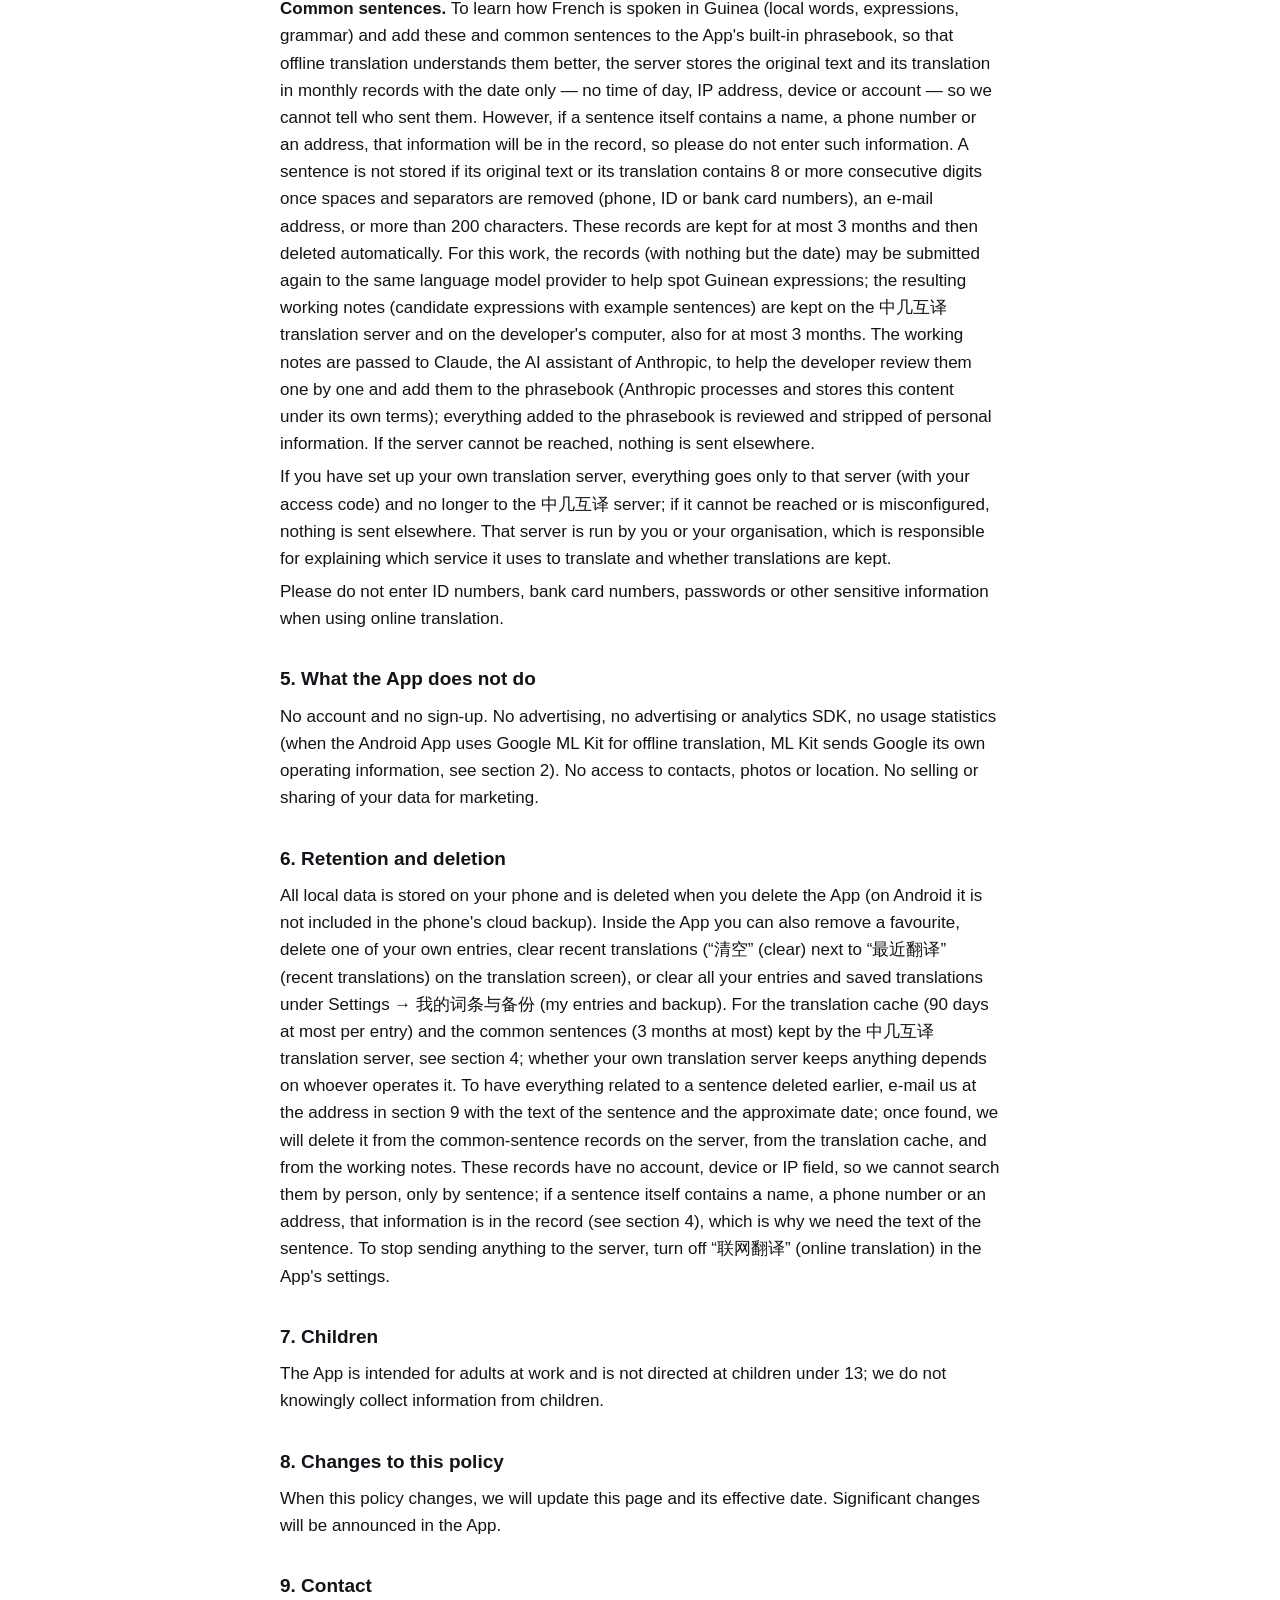
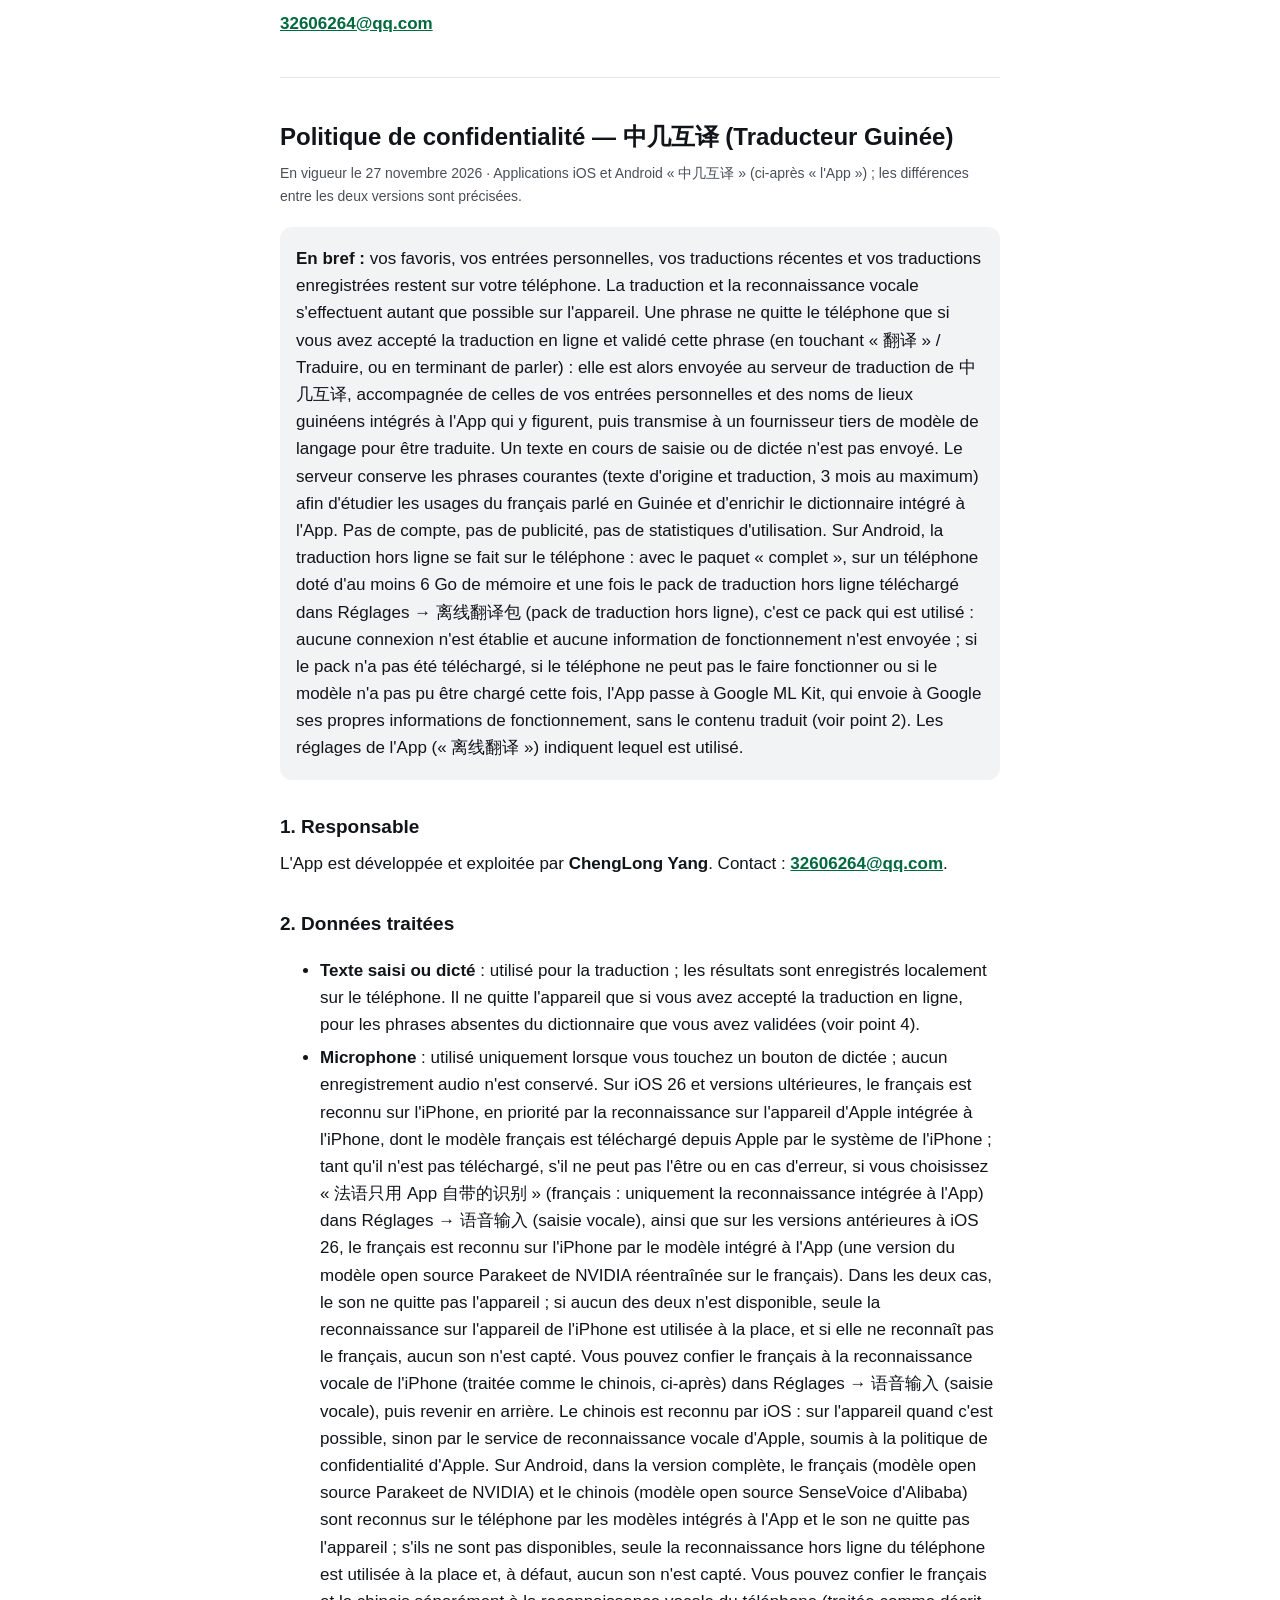
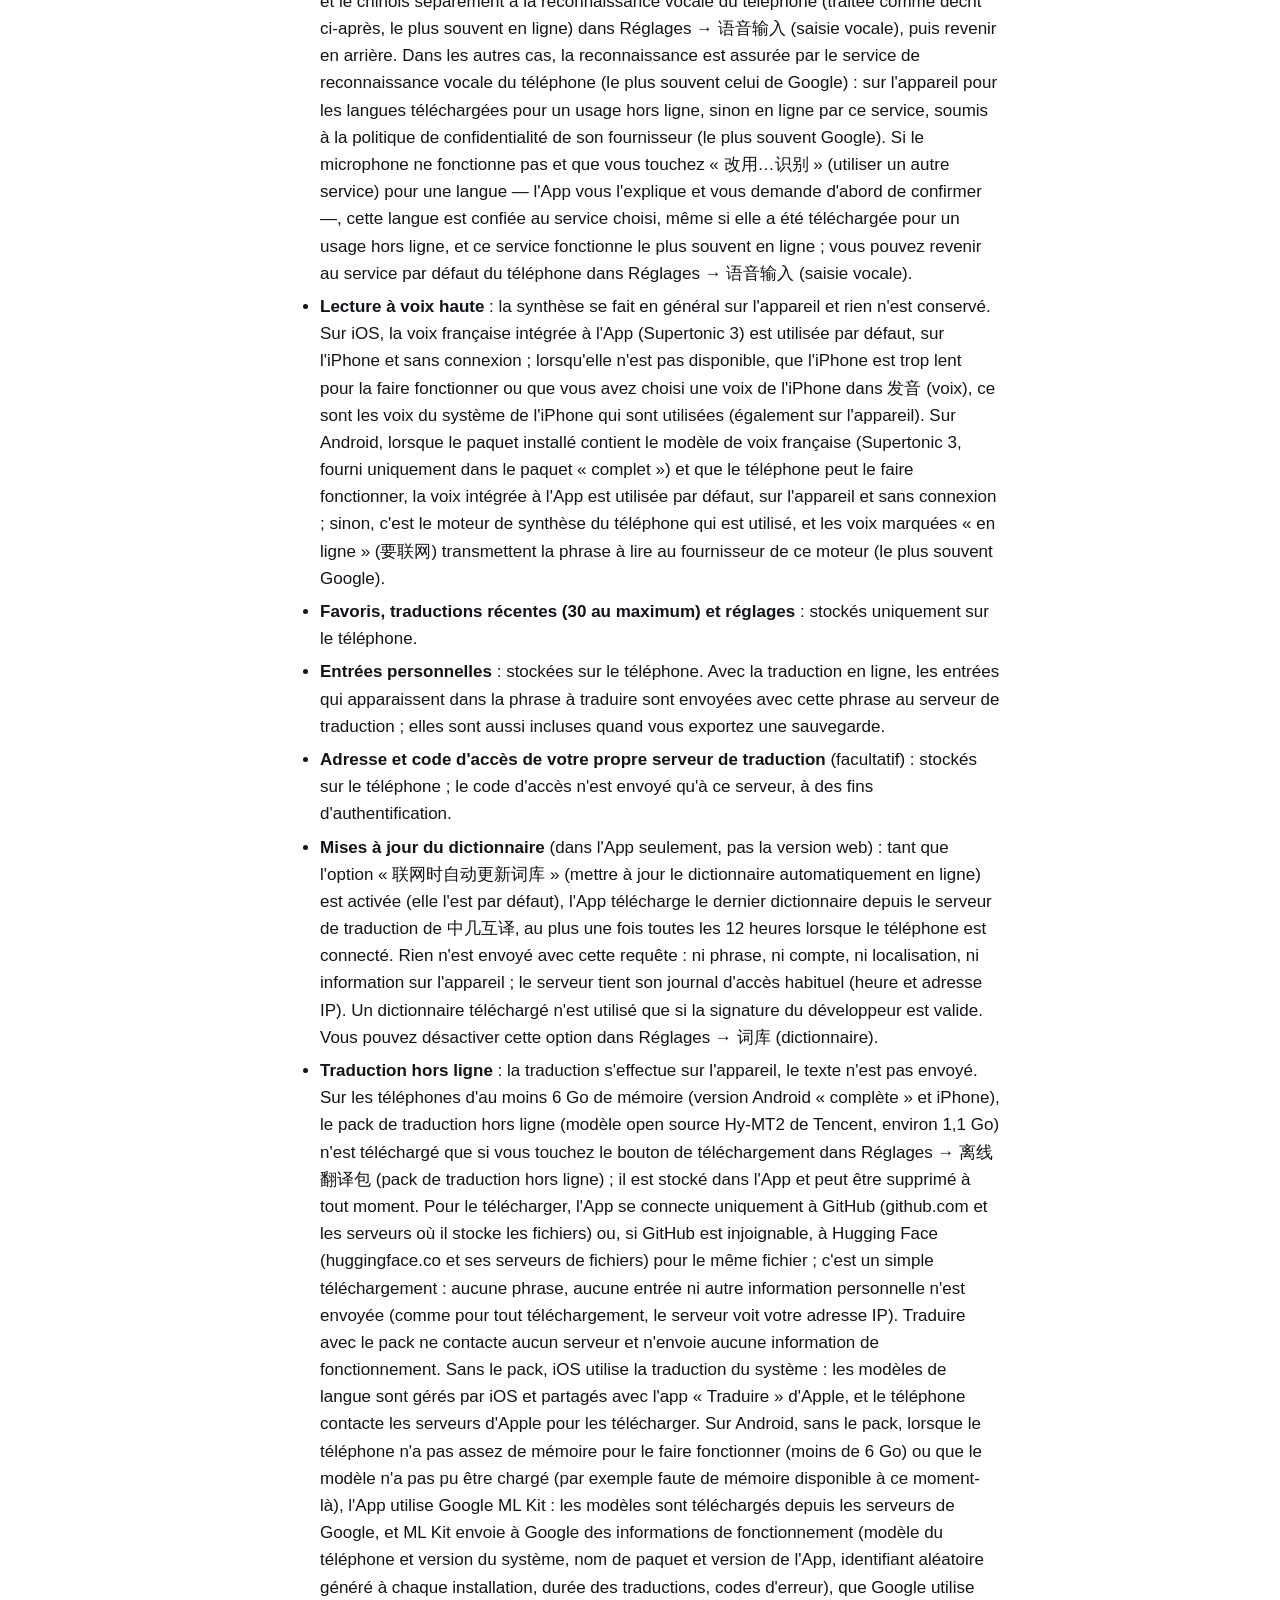
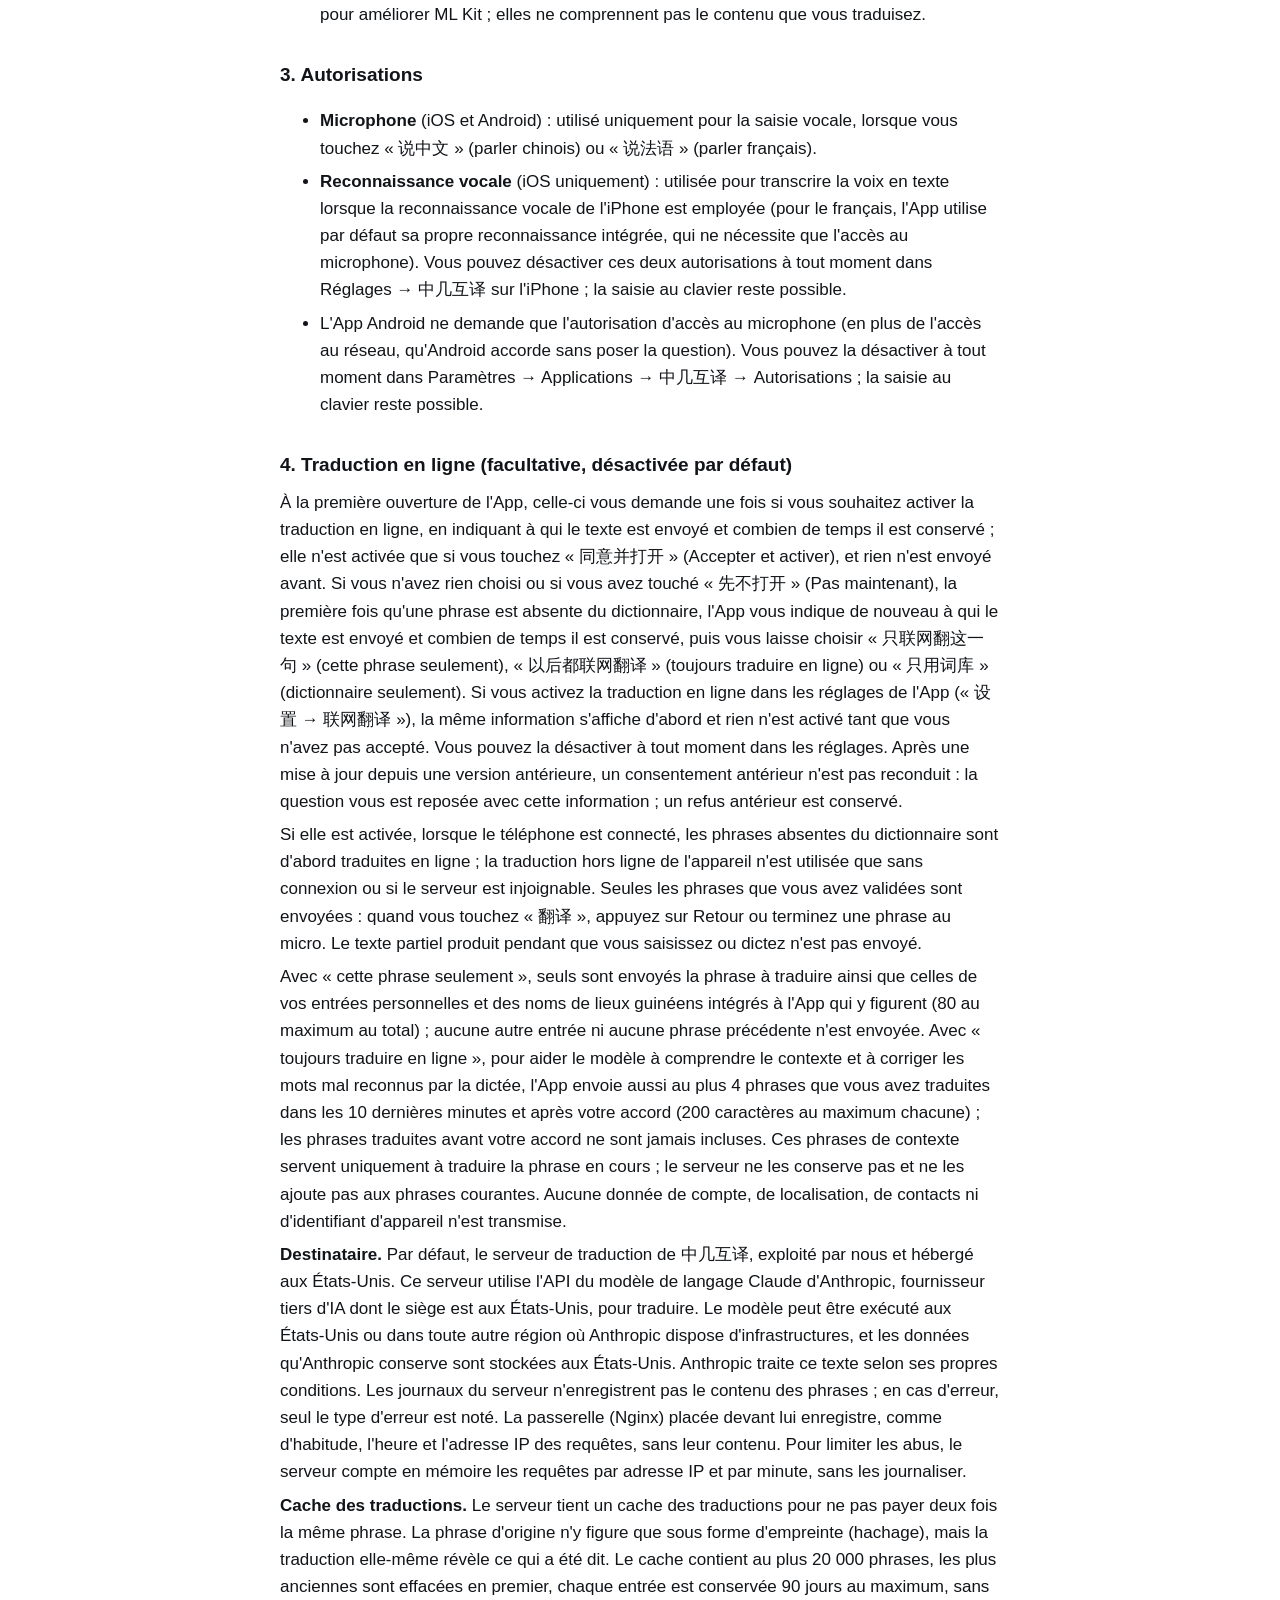
==== commit 02aac031: "更新网页 2026-11-28" ====
--- a/privacy.html
+++ b/privacy.html
@@ -26,7 +26,7 @@
 <body>
 <p class="langs"><a href="#zh">中文</a> · <a href="#en">English</a> · <a href="#fr">Français</a></p>
 <h1 id="zh">中几互译 隐私政策</h1>
-<p class="meta">生效日期：2026 年 11 月 25 日 · 适用于 iOS 版和安卓版「中几互译」（下称「本 App」）。两个版本不一样的地方分开写明。</p>
+<p class="meta">生效日期：2026 年 11 月 27 日 · 适用于 iOS 版和安卓版「中几互译」（下称「本 App」）。两个版本不一样的地方分开写明。</p>
 
 <div class="box">
 <p><strong>一句话版本：</strong>你的收藏、词条、最近翻译和已存译文保存在你的手机上；翻译和语音识别尽量在手机本机完成；只有你同意了联网翻译，并且点了「翻译」或对着麦克风说完一句以后，才会把那一句文字（连同这句里用到的你自己的词条和 App 自带的地名对照）发到中几互译的翻译服务器，再交给第三方大模型服务商翻译；还在打字、没说完的半句不会发出去。服务器会留存常用句（原文和译文，最多 3 个月），用来整理几内亚人说法语的习惯、改进 App 自带的词库。本 App 没有账号、没有广告、不收集使用统计。安卓版的离线翻译在手机上完成：用的是「完整版」、手机内存 6 GB 以上，并且在「设置 → 离线翻译包」里下了离线翻译包时，用离线翻译包翻译，不联网，也不发运行情况；没下离线翻译包、手机带不动，或者模型这次没能装进内存时，改用谷歌 ML Kit，ML Kit 会给谷歌发它自己的运行情况（不含翻译内容，见第 2 条）。现在用的是哪一种，App 的「设置 → 离线翻译」里写着。</p>
@@ -61,7 +61,7 @@
 <p>选「只联网翻这一句」，发出去的只有<strong>那一段要翻译的文字</strong>，以及这句里出现了的「我的词条」和 App 自带的几内亚地名对照（合计最多 80 条，用来让翻译更准）；其他词条不会发，前面翻过的句子也不带。选了「以后都联网翻译」，为了让大模型看懂前后文、猜出被语音识别听错的词，还会带上你同意之后、最近 10 分钟里翻过的最多 4 句（每句最多 200 字）；同意之前翻过的不带。这几句只用来帮助翻译当前这句，服务器不留存，也不收进下面说的常用句记录。不会发送你的账号、位置、通讯录、设备标识。</p>
 <p>发给谁，取决于你的设置：</p>
 <ul>
-<li><strong>默认</strong>：中几互译的翻译服务器（由我们运营，服务器在美国）。它再调用深度求索（DeepSeek）的大模型接口完成翻译（DeepSeek 是第三方大模型服务商，服务器在中国），DeepSeek 按它自己的条款处理这段文字。服务器的程序日志不记句子内容，出错时只记错误的类别；服务器前面的网关（Nginx）会按常规记下访问时间和来源 IP，不记句子内容。为了防止滥用，服务器在内存里按来源 IP 数每分钟的请求次数，不写进日志。<br><strong>译文缓存</strong>：服务器会把译文存成缓存，同一句话再翻时直接用、不重复付费。缓存里原文只存成哈希（一串看不出原话的编码），但译文本身能看出说了什么；缓存最多存两万句，满了先删最早的，每条最多留 90 天，不和任何账号或设备关联。原文或译文里，去掉空格和分隔符后有 8 位以上连续数字、带邮箱地址，或超过 200 字的，不进缓存。<br><strong>常用句留存</strong>：为了整理几内亚人说法语的习惯（当地词语、说法、语法），把它们和常用句收进 App 自带的词库（以后断网也能翻得更准），服务器会把这段文字的原文和译文按月存成记录，只记日期，不记几点、来源 IP、设备和账号，所以我们看不出是谁发的。但句子里如果自己写了姓名、电话、地址这类信息，记录里就会有，所以这类信息请不要输入。原文或译文里，去掉空格和分隔符后有 8 位以上连续数字（电话、证件号、银行卡号）、带邮箱地址、或超过 200 字的，不留存。记录最多保留 3 个月，到期自动删除。整理时会把这些记录（不带日期以外的任何信息）再交给同一家大模型服务商，帮忙找出里面的几内亚说法；整理出来的工作表（候选说法和例句）存在中几互译的翻译服务器和开发者的电脑上，同样最多保留 3 个月。工作表会交给 Anthropic 的 AI 助手 Claude，帮开发者逐条核对、整理进词库（Anthropic 是第三方 AI 服务商，按它自己的条款处理和保存这些内容）；收进词库的说法和句子都经过核对、去掉个人信息。服务器连不上时就不联网翻译，不会改发给别家。</li>
+<li><strong>默认</strong>：中几互译的翻译服务器（由我们运营，服务器在美国）。它再调用 Anthropic 的 Claude 大模型接口完成翻译（Anthropic 是总部在美国的第三方 AI 服务商；翻译的运算可能在美国，也可能在它设有服务器的其他国家或地区进行，它保存的数据存放在美国），Anthropic 按它自己的条款处理这段文字。服务器的程序日志不记句子内容，出错时只记错误的类别；服务器前面的网关（Nginx）会按常规记下访问时间和来源 IP，不记句子内容。为了防止滥用，服务器在内存里按来源 IP 数每分钟的请求次数，不写进日志。<br><strong>译文缓存</strong>：服务器会把译文存成缓存，同一句话再翻时直接用、不重复付费。缓存里原文只存成哈希（一串看不出原话的编码），但译文本身能看出说了什么；缓存最多存两万句，满了先删最早的，每条最多留 90 天，不和任何账号或设备关联。原文或译文里，去掉空格和分隔符后有 8 位以上连续数字、带邮箱地址，或超过 200 字的，不进缓存。<br><strong>常用句留存</strong>：为了整理几内亚人说法语的习惯（当地词语、说法、语法），把它们和常用句收进 App 自带的词库（以后断网也能翻得更准），服务器会把这段文字的原文和译文按月存成记录，只记日期，不记几点、来源 IP、设备和账号，所以我们看不出是谁发的。但句子里如果自己写了姓名、电话、地址这类信息，记录里就会有，所以这类信息请不要输入。原文或译文里，去掉空格和分隔符后有 8 位以上连续数字（电话、证件号、银行卡号）、带邮箱地址、或超过 200 字的，不留存。记录最多保留 3 个月，到期自动删除。整理时会把这些记录（不带日期以外的任何信息）再交给同一家大模型服务商，帮忙找出里面的几内亚说法；整理出来的工作表（候选说法和例句）存在中几互译的翻译服务器和开发者的电脑上，同样最多保留 3 个月。工作表会交给 Anthropic 的 AI 助手 Claude，帮开发者逐条核对、整理进词库（Anthropic 按它自己的条款处理和保存这些内容）；收进词库的说法和句子都经过核对、去掉个人信息。服务器连不上时就不联网翻译，不会改发给别家。</li>
 <li><strong>填了「自己的翻译服务器」</strong>：只发给你填写的那台服务器（连同你填的口令），不再发给中几互译的服务器；那台服务器连不上或地址填错时，就不联网翻译，也不会改发给别家。那台服务器由你或你的单位自行运营，它再用什么服务翻译、是否保存译文，由服务器的运营者负责说明。</li>
 </ul>
 <p>请不要在联网翻译中输入证件号、银行卡号、密码等敏感信息。</p>
@@ -89,7 +89,7 @@
 <hr />
 
 <h1 id="en">Privacy Policy — 中几互译 (Guinea Translator)</h1>
-<p class="meta">Effective 25 November 2026 · Applies to the iOS and Android apps “中几互译” (the “App”). Differences between the two versions are stated where they exist.</p>
+<p class="meta">Effective 27 November 2026 · Applies to the iOS and Android apps “中几互译” (the “App”). Differences between the two versions are stated where they exist.</p>
 <div class="box"><p><strong>In short:</strong> your favourites, your own entries, recent translations and saved translations stay on your phone. Translation and speech recognition run on the device whenever possible. A sentence leaves the phone only if you have agreed to online translation and have confirmed that sentence (by tapping “翻译” / Translate, or by finishing speaking): it is then sent to the 中几互译 translation server, together with those of your own entries and the App's built-in Guinean place names that appear in the sentence, and passed on to a third-party large language model provider for translation. Unfinished text that you are still typing or dictating is not sent. The server keeps common sentences (original text and translation, for at most 3 months) to study how French is spoken in Guinea and improve the App's built-in phrasebook. There is no account, no advertising and no usage analytics. On Android, offline translation runs on the phone. With the “full” package on a phone with 6 GB of memory or more, once you have downloaded the offline translation pack in Settings → 离线翻译包 (offline translation pack), the pack is used: no connection is made and no operating information is sent. When the pack has not been downloaded, the phone cannot run it, or the model fails to load this time, the App switches to Google ML Kit, which sends Google its own operating information, without the translated content (see section 2). The App's settings (“离线翻译”) show which one is in use.</p></div>
 <h2>1. Who we are</h2>
 <p>The App is developed and operated by <strong>ChengLong Yang</strong>. Contact: <strong><a href="mailto:32606264@qq.com">32606264@qq.com</a></strong>.</p>
@@ -114,9 +114,9 @@
 <p>The first time you open the App, it asks once whether to turn on online translation and tells you who will receive the text and how long it is kept; it is turned on only if you tap “同意并打开” (Agree and turn on), and nothing is sent before that. If you made no choice or tapped “先不打开” (Not now), then the first time a sentence is not in the phrasebook, the App again tells you who will receive the text and how long it is kept, and then lets you choose “只联网翻这一句” (this sentence only), “以后都联网翻译” (always translate online) or “只用词库” (phrasebook only). If you turn online translation on in the App's settings (“设置 → 联网翻译”), the same notice is shown first and nothing is enabled until you agree. You can turn it off at any time in the settings. If you upgrade from an earlier version, a previous “agree” is not carried over and you are asked again under this notice; a previous “decline” is kept.</p>
 <p>When it is on and the phone is connected, sentences that are not in the phrasebook are translated online first; the on-device offline translation is used only without a connection or if the server cannot be reached. Only sentences you have confirmed are sent: when you tap “翻译”, press return, or finish speaking a sentence. Partial text produced while you are still typing or dictating is not sent.</p>
 <p>With “this sentence only”, what is sent is just the sentence to translate and those of your own entries and of the App's built-in Guinean place names that appear in it (80 at most in total); no other entries and no earlier sentences are sent. With “always translate online”, to help the model understand the context and correct words misheard by dictation, the App also sends at most 4 sentences that you translated in the last 10 minutes and after you agreed (200 characters each at most); sentences translated before you agreed are never included. These context sentences are used only to translate the current sentence; the server does not keep them and does not add them to the common-sentence records. No account, location, contacts or device identifier is sent.</p>
-<p><strong>Who receives it.</strong> By default, the 中几互译 translation server, operated by us and hosted in the United States. This server calls the large language model API of DeepSeek, a third-party AI provider whose servers are in China, to produce the translation; DeepSeek handles this text under its own terms. The server's application logs do not contain sentence content; when something fails, only the type of error is logged. The gateway (Nginx) in front of the server records the time and IP address of requests as usual, without their content. To limit abuse, the server counts requests per IP address per minute in memory, without logging them.</p>
+<p><strong>Who receives it.</strong> By default, the 中几互译 translation server, operated by us and hosted in the United States. This server calls the Claude large language model API provided by Anthropic, a third-party AI provider headquartered in the United States, to produce the translation. The model may run in the United States or in any other region where Anthropic operates infrastructure, and the data Anthropic stores is kept in the United States. Anthropic handles this text under its own terms. The server's application logs do not contain sentence content; when something fails, only the type of error is logged. The gateway (Nginx) in front of the server records the time and IP address of requests as usual, without their content. To limit abuse, the server counts requests per IP address per minute in memory, without logging them.</p>
 <p><strong>Translation cache.</strong> The server keeps a cache of translations so that the same sentence is not paid for twice. The original text is stored only as a hash, but the translation itself shows what was said. The cache holds at most 20,000 sentences, the oldest are removed first, each entry is kept for at most 90 days, and it is not linked to any account or device. A sentence is not cached if its original text or its translation contains 8 or more consecutive digits once spaces and separators are removed, an e-mail address, or more than 200 characters.</p>
-<p><strong>Common sentences.</strong> To learn how French is spoken in Guinea (local words, expressions, grammar) and add these and common sentences to the App's built-in phrasebook, so that offline translation understands them better, the server stores the original text and its translation in monthly records with the date only — no time of day, IP address, device or account — so we cannot tell who sent them. However, if a sentence itself contains a name, a phone number or an address, that information will be in the record, so please do not enter such information. A sentence is not stored if its original text or its translation contains 8 or more consecutive digits once spaces and separators are removed (phone, ID or bank card numbers), an e-mail address, or more than 200 characters. These records are kept for at most 3 months and then deleted automatically. For this work, the records (with nothing but the date) may be submitted again to the same language model provider to help spot Guinean expressions; the resulting working notes (candidate expressions with example sentences) are kept on the 中几互译 translation server and on the developer's computer, also for at most 3 months. The working notes are passed to Claude, the AI assistant of Anthropic, to help the developer review them one by one and add them to the phrasebook (Anthropic is a third-party AI provider and processes and stores this content under its own terms); everything added to the phrasebook is reviewed and stripped of personal information. If the server cannot be reached, nothing is sent elsewhere.</p>
+<p><strong>Common sentences.</strong> To learn how French is spoken in Guinea (local words, expressions, grammar) and add these and common sentences to the App's built-in phrasebook, so that offline translation understands them better, the server stores the original text and its translation in monthly records with the date only — no time of day, IP address, device or account — so we cannot tell who sent them. However, if a sentence itself contains a name, a phone number or an address, that information will be in the record, so please do not enter such information. A sentence is not stored if its original text or its translation contains 8 or more consecutive digits once spaces and separators are removed (phone, ID or bank card numbers), an e-mail address, or more than 200 characters. These records are kept for at most 3 months and then deleted automatically. For this work, the records (with nothing but the date) may be submitted again to the same language model provider to help spot Guinean expressions; the resulting working notes (candidate expressions with example sentences) are kept on the 中几互译 translation server and on the developer's computer, also for at most 3 months. The working notes are passed to Claude, the AI assistant of Anthropic, to help the developer review them one by one and add them to the phrasebook (Anthropic processes and stores this content under its own terms); everything added to the phrasebook is reviewed and stripped of personal information. If the server cannot be reached, nothing is sent elsewhere.</p>
 <p>If you have set up your own translation server, everything goes only to that server (with your access code) and no longer to the 中几互译 server; if it cannot be reached or is misconfigured, nothing is sent elsewhere. That server is run by you or your organisation, which is responsible for explaining which service it uses to translate and whether translations are kept.</p>
 <p>Please do not enter ID numbers, bank card numbers, passwords or other sensitive information when using online translation.</p>
 <h2>5. What the App does not do</h2>
@@ -133,7 +133,7 @@
 <hr />
 
 <h1 id="fr">Politique de confidentialité — 中几互译 (Traducteur Guinée)</h1>
-<p class="meta">En vigueur le 25 novembre 2026 · Applications iOS et Android « 中几互译 » (ci-après « l'App ») ; les différences entre les deux versions sont précisées.</p>
+<p class="meta">En vigueur le 27 novembre 2026 · Applications iOS et Android « 中几互译 » (ci-après « l'App ») ; les différences entre les deux versions sont précisées.</p>
 <div class="box"><p><strong>En bref :</strong> vos favoris, vos entrées personnelles, vos traductions récentes et vos traductions enregistrées restent sur votre téléphone. La traduction et la reconnaissance vocale s'effectuent autant que possible sur l'appareil. Une phrase ne quitte le téléphone que si vous avez accepté la traduction en ligne et validé cette phrase (en touchant « 翻译 » / Traduire, ou en terminant de parler) : elle est alors envoyée au serveur de traduction de 中几互译, accompagnée de celles de vos entrées personnelles et des noms de lieux guinéens intégrés à l'App qui y figurent, puis transmise à un fournisseur tiers de modèle de langage pour être traduite. Un texte en cours de saisie ou de dictée n'est pas envoyé. Le serveur conserve les phrases courantes (texte d'origine et traduction, 3 mois au maximum) afin d'étudier les usages du français parlé en Guinée et d'enrichir le dictionnaire intégré à l'App. Pas de compte, pas de publicité, pas de statistiques d'utilisation. Sur Android, la traduction hors ligne se fait sur le téléphone : avec le paquet « complet », sur un téléphone doté d'au moins 6 Go de mémoire et une fois le pack de traduction hors ligne téléchargé dans Réglages → 离线翻译包 (pack de traduction hors ligne), c'est ce pack qui est utilisé : aucune connexion n'est établie et aucune information de fonctionnement n'est envoyée ; si le pack n'a pas été téléchargé, si le téléphone ne peut pas le faire fonctionner ou si le modèle n'a pas pu être chargé cette fois, l'App passe à Google ML Kit, qui envoie à Google ses propres informations de fonctionnement, sans le contenu traduit (voir point 2). Les réglages de l'App (« 离线翻译 ») indiquent lequel est utilisé.</p></div>
 <h2>1. Responsable</h2>
 <p>L'App est développée et exploitée par <strong>ChengLong Yang</strong>. Contact : <strong><a href="mailto:32606264@qq.com">32606264@qq.com</a></strong>.</p>
@@ -158,9 +158,9 @@
 <p>À la première ouverture de l'App, celle-ci vous demande une fois si vous souhaitez activer la traduction en ligne, en indiquant à qui le texte est envoyé et combien de temps il est conservé ; elle n'est activée que si vous touchez « 同意并打开 » (Accepter et activer), et rien n'est envoyé avant. Si vous n'avez rien choisi ou si vous avez touché « 先不打开 » (Pas maintenant), la première fois qu'une phrase est absente du dictionnaire, l'App vous indique de nouveau à qui le texte est envoyé et combien de temps il est conservé, puis vous laisse choisir « 只联网翻这一句 » (cette phrase seulement), « 以后都联网翻译 » (toujours traduire en ligne) ou « 只用词库 » (dictionnaire seulement). Si vous activez la traduction en ligne dans les réglages de l'App (« 设置 → 联网翻译 »), la même information s'affiche d'abord et rien n'est activé tant que vous n'avez pas accepté. Vous pouvez la désactiver à tout moment dans les réglages. Après une mise à jour depuis une version antérieure, un consentement antérieur n'est pas reconduit : la question vous est reposée avec cette information ; un refus antérieur est conservé.</p>
 <p>Si elle est activée, lorsque le téléphone est connecté, les phrases absentes du dictionnaire sont d'abord traduites en ligne ; la traduction hors ligne de l'appareil n'est utilisée que sans connexion ou si le serveur est injoignable. Seules les phrases que vous avez validées sont envoyées : quand vous touchez « 翻译 », appuyez sur Retour ou terminez une phrase au micro. Le texte partiel produit pendant que vous saisissez ou dictez n'est pas envoyé.</p>
 <p>Avec « cette phrase seulement », seuls sont envoyés la phrase à traduire ainsi que celles de vos entrées personnelles et des noms de lieux guinéens intégrés à l'App qui y figurent (80 au maximum au total) ; aucune autre entrée ni aucune phrase précédente n'est envoyée. Avec « toujours traduire en ligne », pour aider le modèle à comprendre le contexte et à corriger les mots mal reconnus par la dictée, l'App envoie aussi au plus 4 phrases que vous avez traduites dans les 10 dernières minutes et après votre accord (200 caractères au maximum chacune) ; les phrases traduites avant votre accord ne sont jamais incluses. Ces phrases de contexte servent uniquement à traduire la phrase en cours ; le serveur ne les conserve pas et ne les ajoute pas aux phrases courantes. Aucune donnée de compte, de localisation, de contacts ni d'identifiant d'appareil n'est transmise.</p>
-<p><strong>Destinataire.</strong> Par défaut, le serveur de traduction de 中几互译, exploité par nous et hébergé aux États-Unis. Ce serveur utilise l'API du modèle de langage de DeepSeek, fournisseur tiers d'IA dont les serveurs sont situés en Chine, pour traduire ; DeepSeek traite ce texte selon ses propres conditions. Les journaux du serveur n'enregistrent pas le contenu des phrases ; en cas d'erreur, seul le type d'erreur est noté. La passerelle (Nginx) placée devant lui enregistre, comme d'habitude, l'heure et l'adresse IP des requêtes, sans leur contenu. Pour limiter les abus, le serveur compte en mémoire les requêtes par adresse IP et par minute, sans les journaliser.</p>
+<p><strong>Destinataire.</strong> Par défaut, le serveur de traduction de 中几互译, exploité par nous et hébergé aux États-Unis. Ce serveur utilise l'API du modèle de langage Claude d'Anthropic, fournisseur tiers d'IA dont le siège est aux États-Unis, pour traduire. Le modèle peut être exécuté aux États-Unis ou dans toute autre région où Anthropic dispose d'infrastructures, et les données qu'Anthropic conserve sont stockées aux États-Unis. Anthropic traite ce texte selon ses propres conditions. Les journaux du serveur n'enregistrent pas le contenu des phrases ; en cas d'erreur, seul le type d'erreur est noté. La passerelle (Nginx) placée devant lui enregistre, comme d'habitude, l'heure et l'adresse IP des requêtes, sans leur contenu. Pour limiter les abus, le serveur compte en mémoire les requêtes par adresse IP et par minute, sans les journaliser.</p>
 <p><strong>Cache des traductions.</strong> Le serveur tient un cache des traductions pour ne pas payer deux fois la même phrase. La phrase d'origine n'y figure que sous forme d'empreinte (hachage), mais la traduction elle-même révèle ce qui a été dit. Le cache contient au plus 20 000 phrases, les plus anciennes sont effacées en premier, chaque entrée est conservée 90 jours au maximum, sans lien avec un compte ou un appareil. Une phrase n'est pas mise en cache si son texte d'origine ou sa traduction contient 8 chiffres consécutifs ou plus une fois les espaces et séparateurs retirés, une adresse e-mail ou plus de 200 caractères.</p>
-<p><strong>Phrases courantes.</strong> Pour relever les habitudes du français parlé en Guinée (mots, expressions, tournures) et les intégrer, avec les phrases courantes, au dictionnaire de l'App (afin que la traduction hors ligne les comprenne mieux), le serveur enregistre, par mois, le texte d'origine et sa traduction, avec la date seulement — sans l'heure, l'adresse IP, l'appareil ni le compte —, de sorte que nous ne pouvons pas savoir qui les a envoyés. Toutefois, si une phrase contient elle-même un nom, un numéro de téléphone ou une adresse, cette information figurera dans l'enregistrement : merci de ne pas saisir ce type d'information. Une phrase n'est pas conservée si son texte d'origine ou sa traduction contient 8 chiffres consécutifs ou plus une fois les espaces et séparateurs retirés (téléphone, pièce d'identité, carte bancaire), une adresse e-mail ou plus de 200 caractères. Ces enregistrements sont conservés 3 mois au maximum puis effacés automatiquement. Pour ce travail, ces enregistrements (sans autre information que la date) peuvent être soumis au même fournisseur de modèle de langage afin d'y repérer les expressions guinéennes ; les notes de travail qui en résultent (expressions candidates avec des phrases d'exemple) sont conservées sur le serveur de traduction de 中几互译 et sur l'ordinateur du développeur, 3 mois au maximum également. Ces notes sont confiées à Claude, l'assistant IA d'Anthropic, qui aide le développeur à les vérifier une à une et à les intégrer au dictionnaire (Anthropic est un fournisseur d'IA tiers, qui traite et conserve ce contenu selon ses propres conditions) ; tout ce qui est ajouté au dictionnaire est vérifié et expurgé de toute donnée personnelle. Si le serveur est injoignable, rien n'est envoyé ailleurs.</p>
+<p><strong>Phrases courantes.</strong> Pour relever les habitudes du français parlé en Guinée (mots, expressions, tournures) et les intégrer, avec les phrases courantes, au dictionnaire de l'App (afin que la traduction hors ligne les comprenne mieux), le serveur enregistre, par mois, le texte d'origine et sa traduction, avec la date seulement — sans l'heure, l'adresse IP, l'appareil ni le compte —, de sorte que nous ne pouvons pas savoir qui les a envoyés. Toutefois, si une phrase contient elle-même un nom, un numéro de téléphone ou une adresse, cette information figurera dans l'enregistrement : merci de ne pas saisir ce type d'information. Une phrase n'est pas conservée si son texte d'origine ou sa traduction contient 8 chiffres consécutifs ou plus une fois les espaces et séparateurs retirés (téléphone, pièce d'identité, carte bancaire), une adresse e-mail ou plus de 200 caractères. Ces enregistrements sont conservés 3 mois au maximum puis effacés automatiquement. Pour ce travail, ces enregistrements (sans autre information que la date) peuvent être soumis au même fournisseur de modèle de langage afin d'y repérer les expressions guinéennes ; les notes de travail qui en résultent (expressions candidates avec des phrases d'exemple) sont conservées sur le serveur de traduction de 中几互译 et sur l'ordinateur du développeur, 3 mois au maximum également. Ces notes sont confiées à Claude, l'assistant IA d'Anthropic, qui aide le développeur à les vérifier une à une et à les intégrer au dictionnaire (Anthropic traite et conserve ce contenu selon ses propres conditions) ; tout ce qui est ajouté au dictionnaire est vérifié et expurgé de toute donnée personnelle. Si le serveur est injoignable, rien n'est envoyé ailleurs.</p>
 <p>Si vous avez configuré votre propre serveur de traduction, tout est envoyé uniquement à ce serveur (avec votre code d'accès) et plus rien n'est envoyé à celui de 中几互译 ; s'il est injoignable ou mal configuré, la traduction en ligne n'a pas lieu et rien n'est envoyé ailleurs. Ce serveur est exploité par vous ou par votre organisation ; il appartient à son exploitant d'indiquer quel service il utilise pour traduire et si les traductions sont conservées.</p>
 <p>Veuillez ne pas saisir de données sensibles (numéros de pièce d'identité, de carte bancaire, mots de passe, etc.) lorsque vous utilisez la traduction en ligne.</p>
 <h2>5. Ce que l'App ne fait pas</h2>
